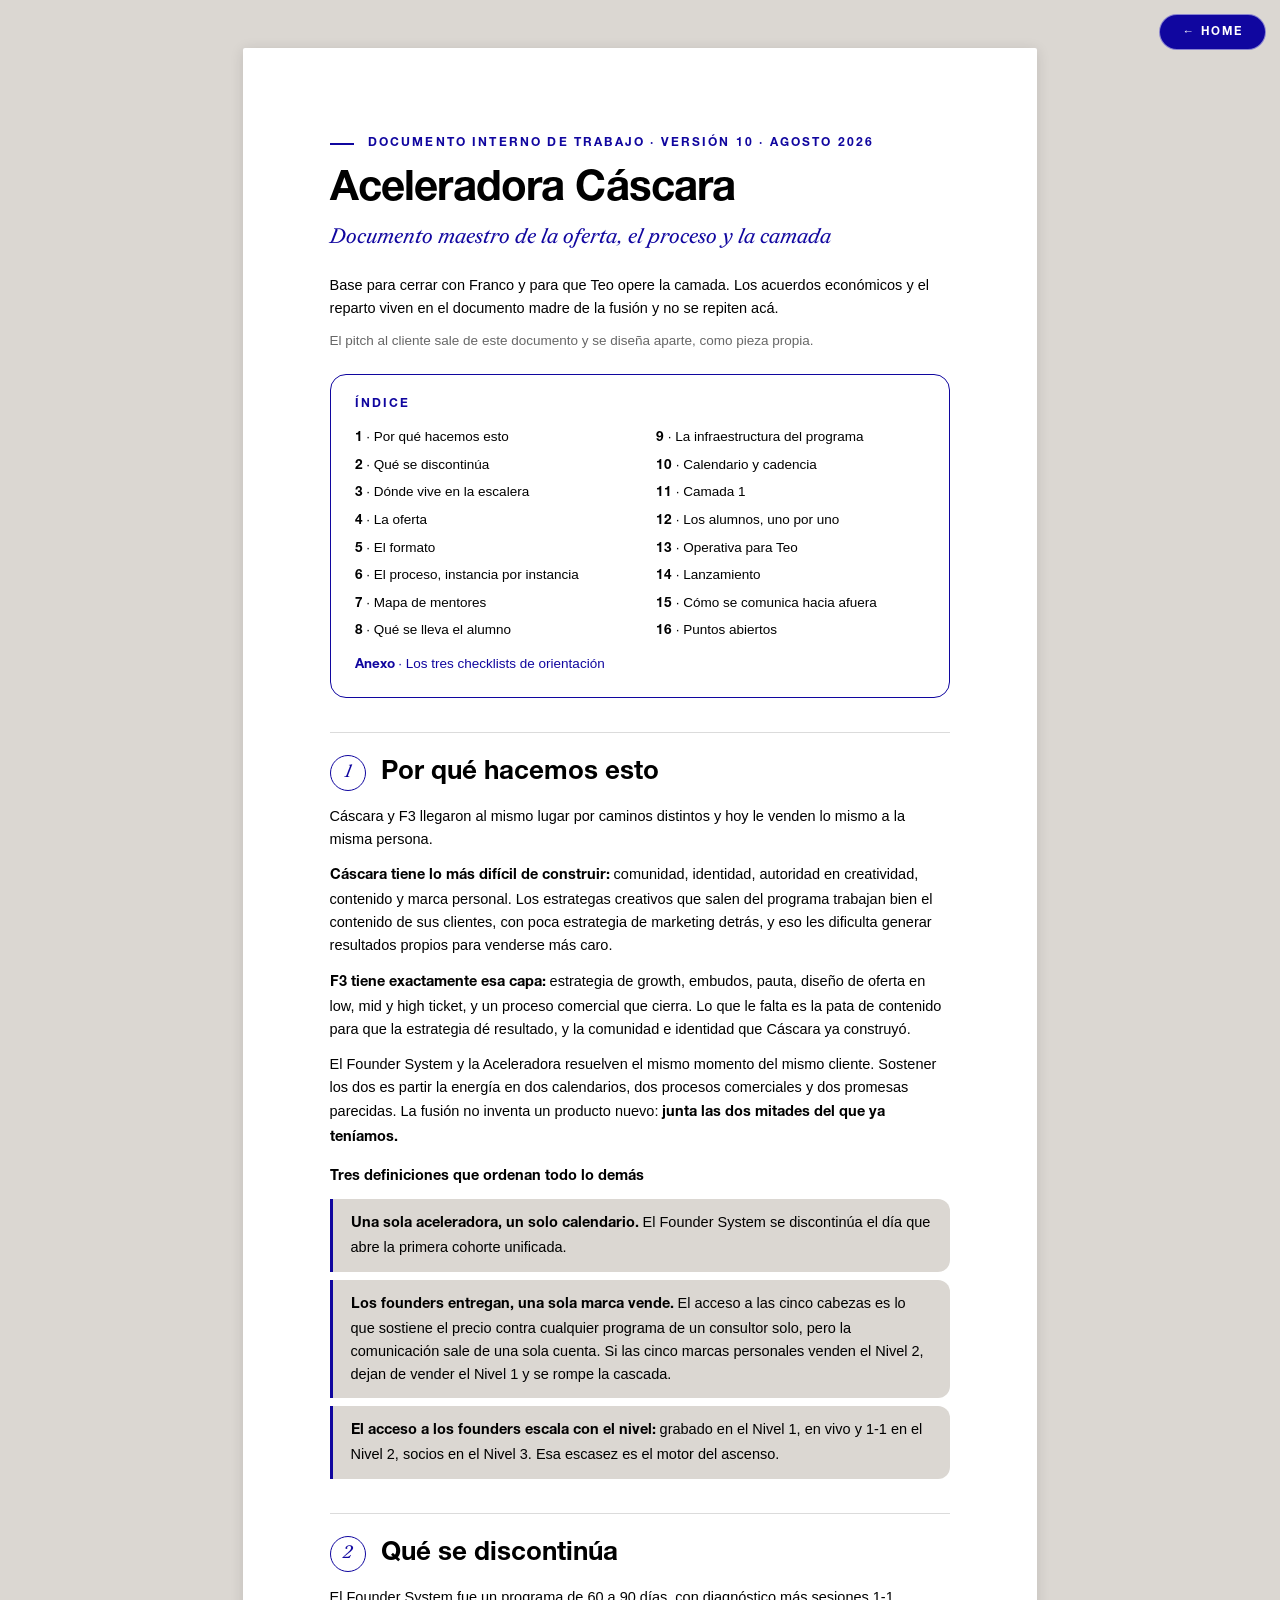
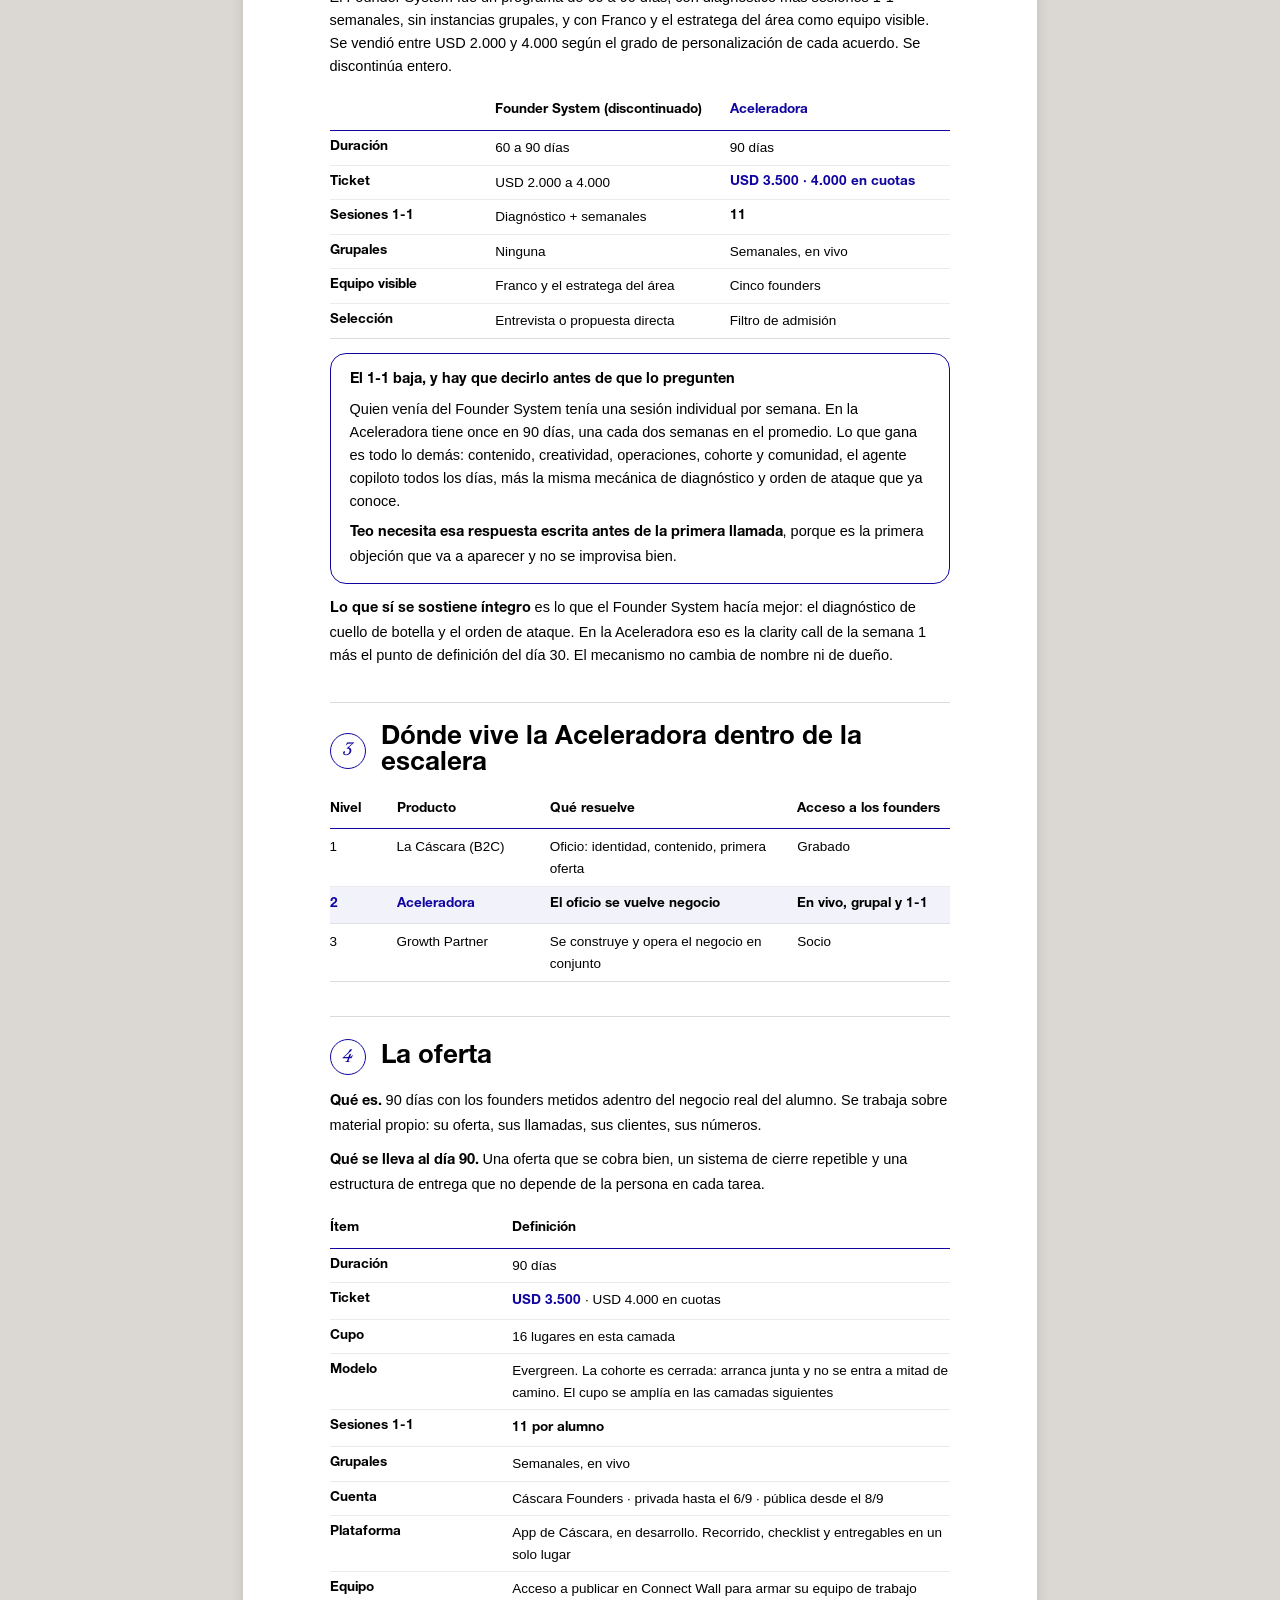
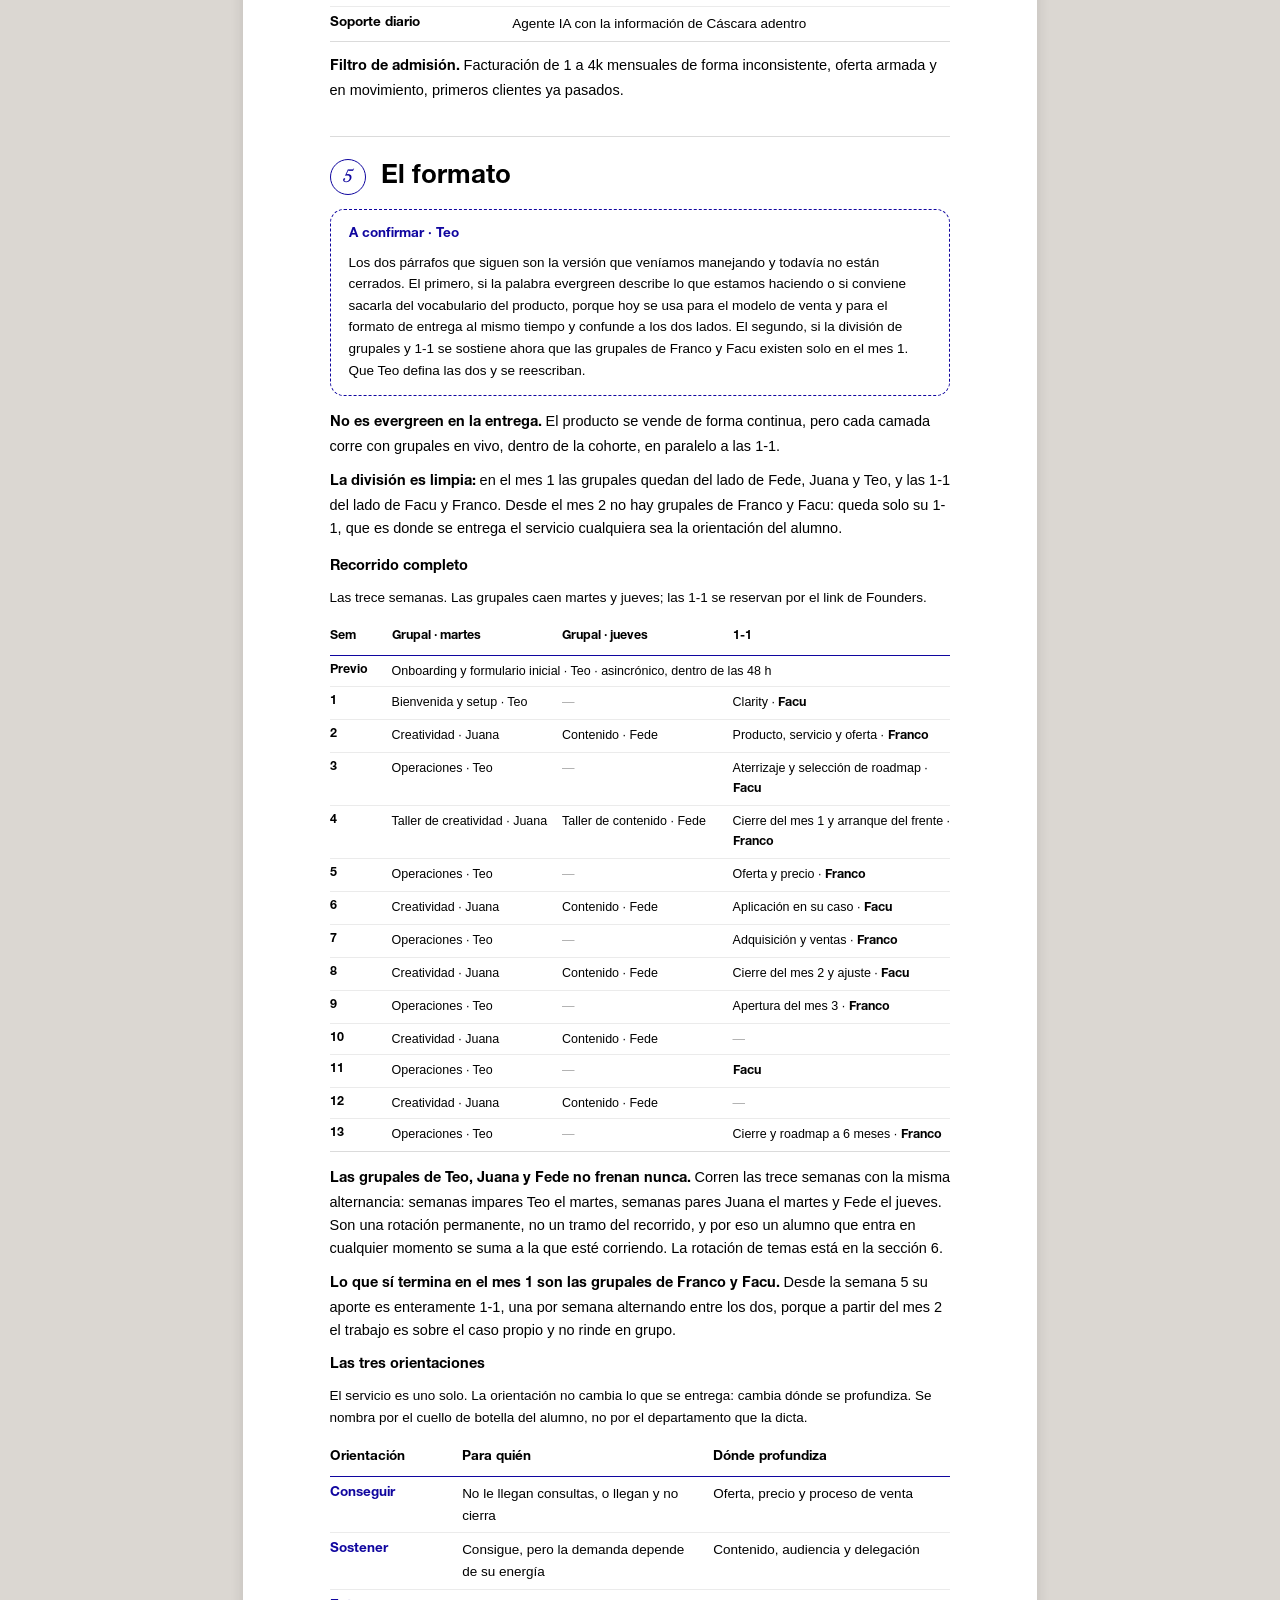
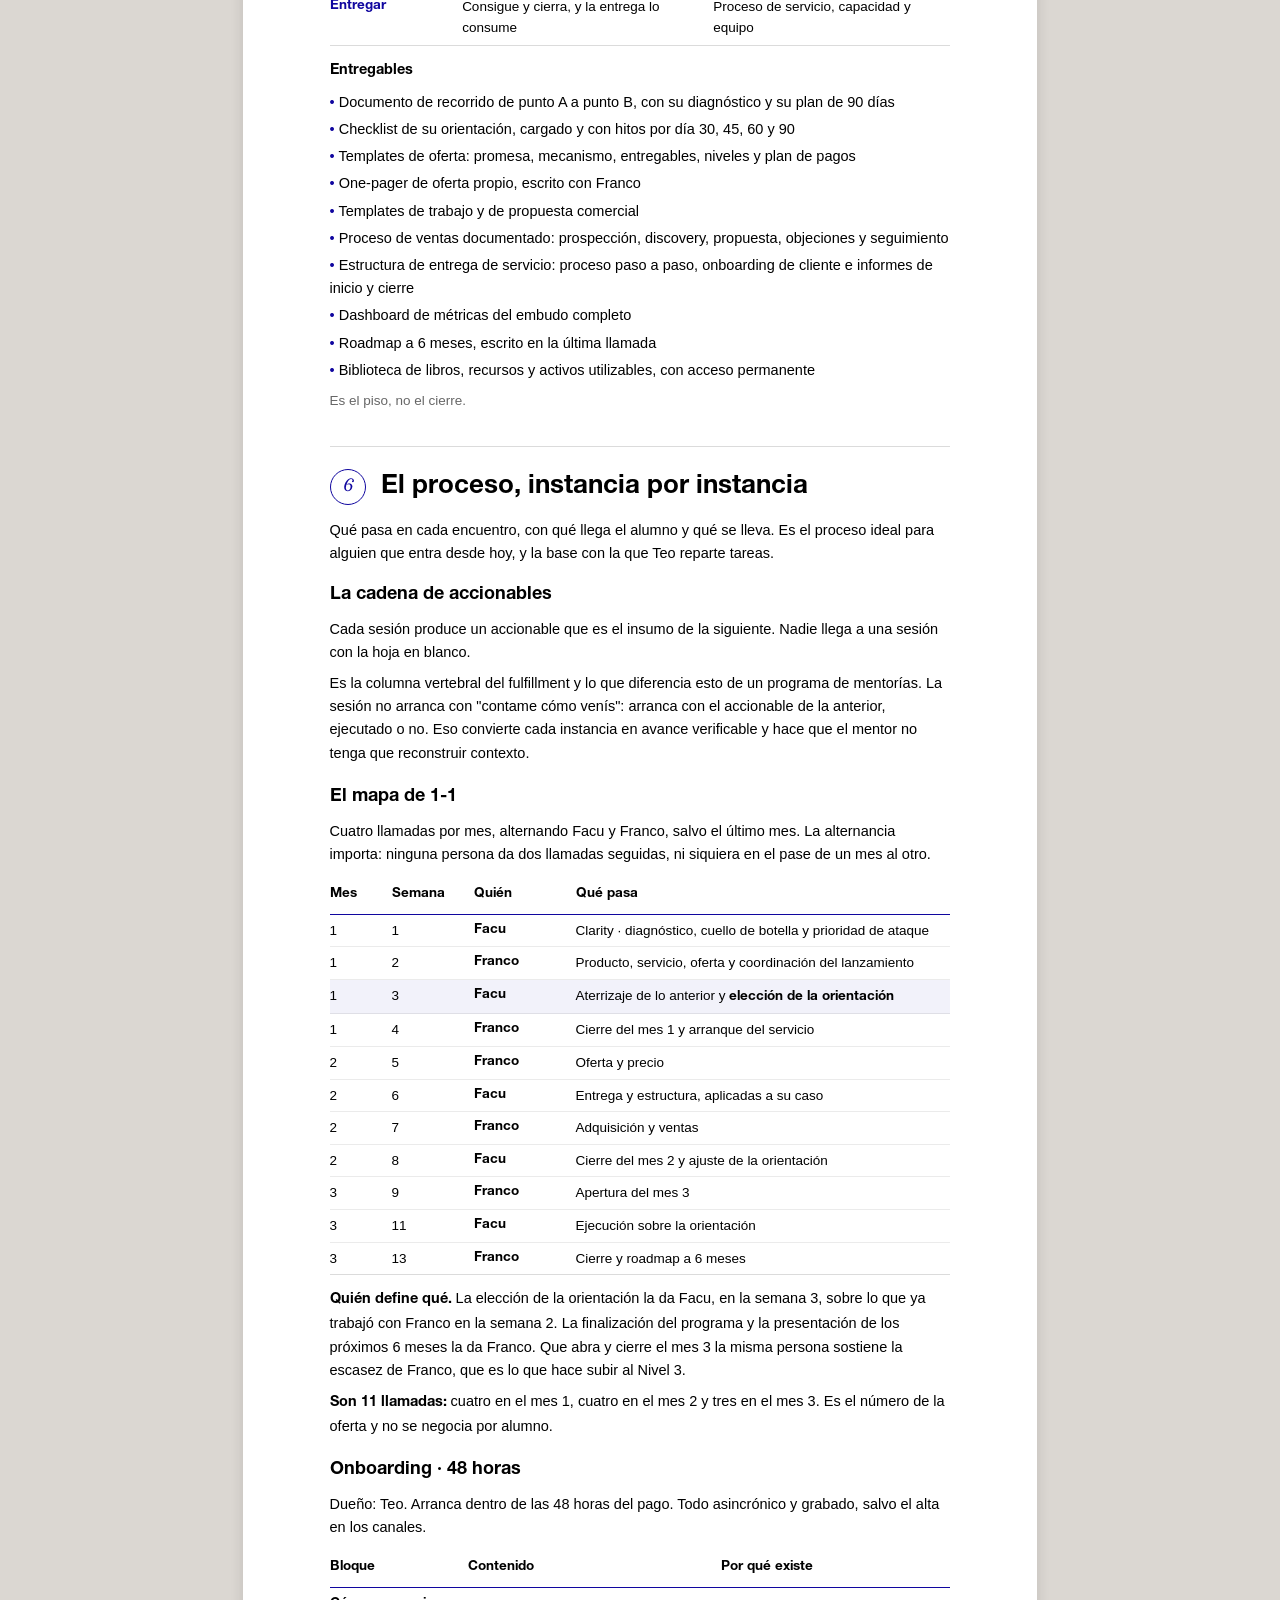
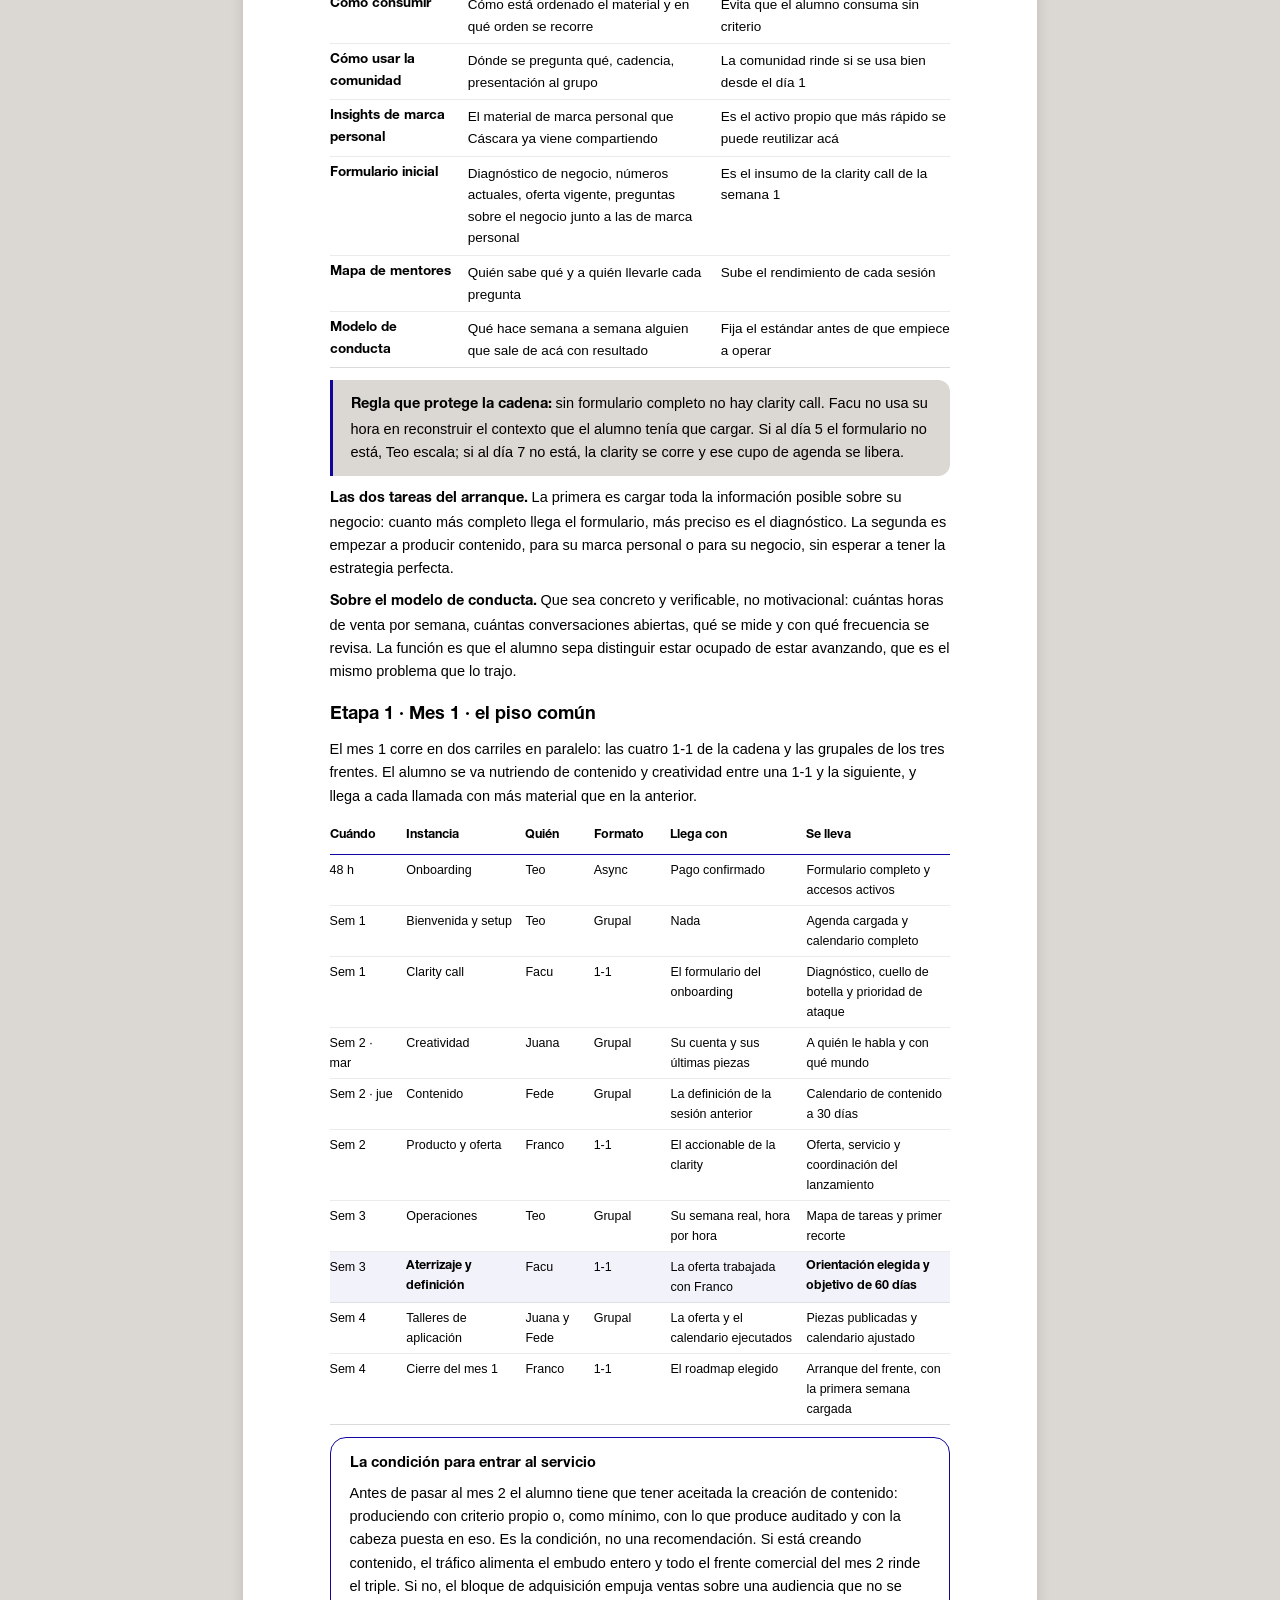
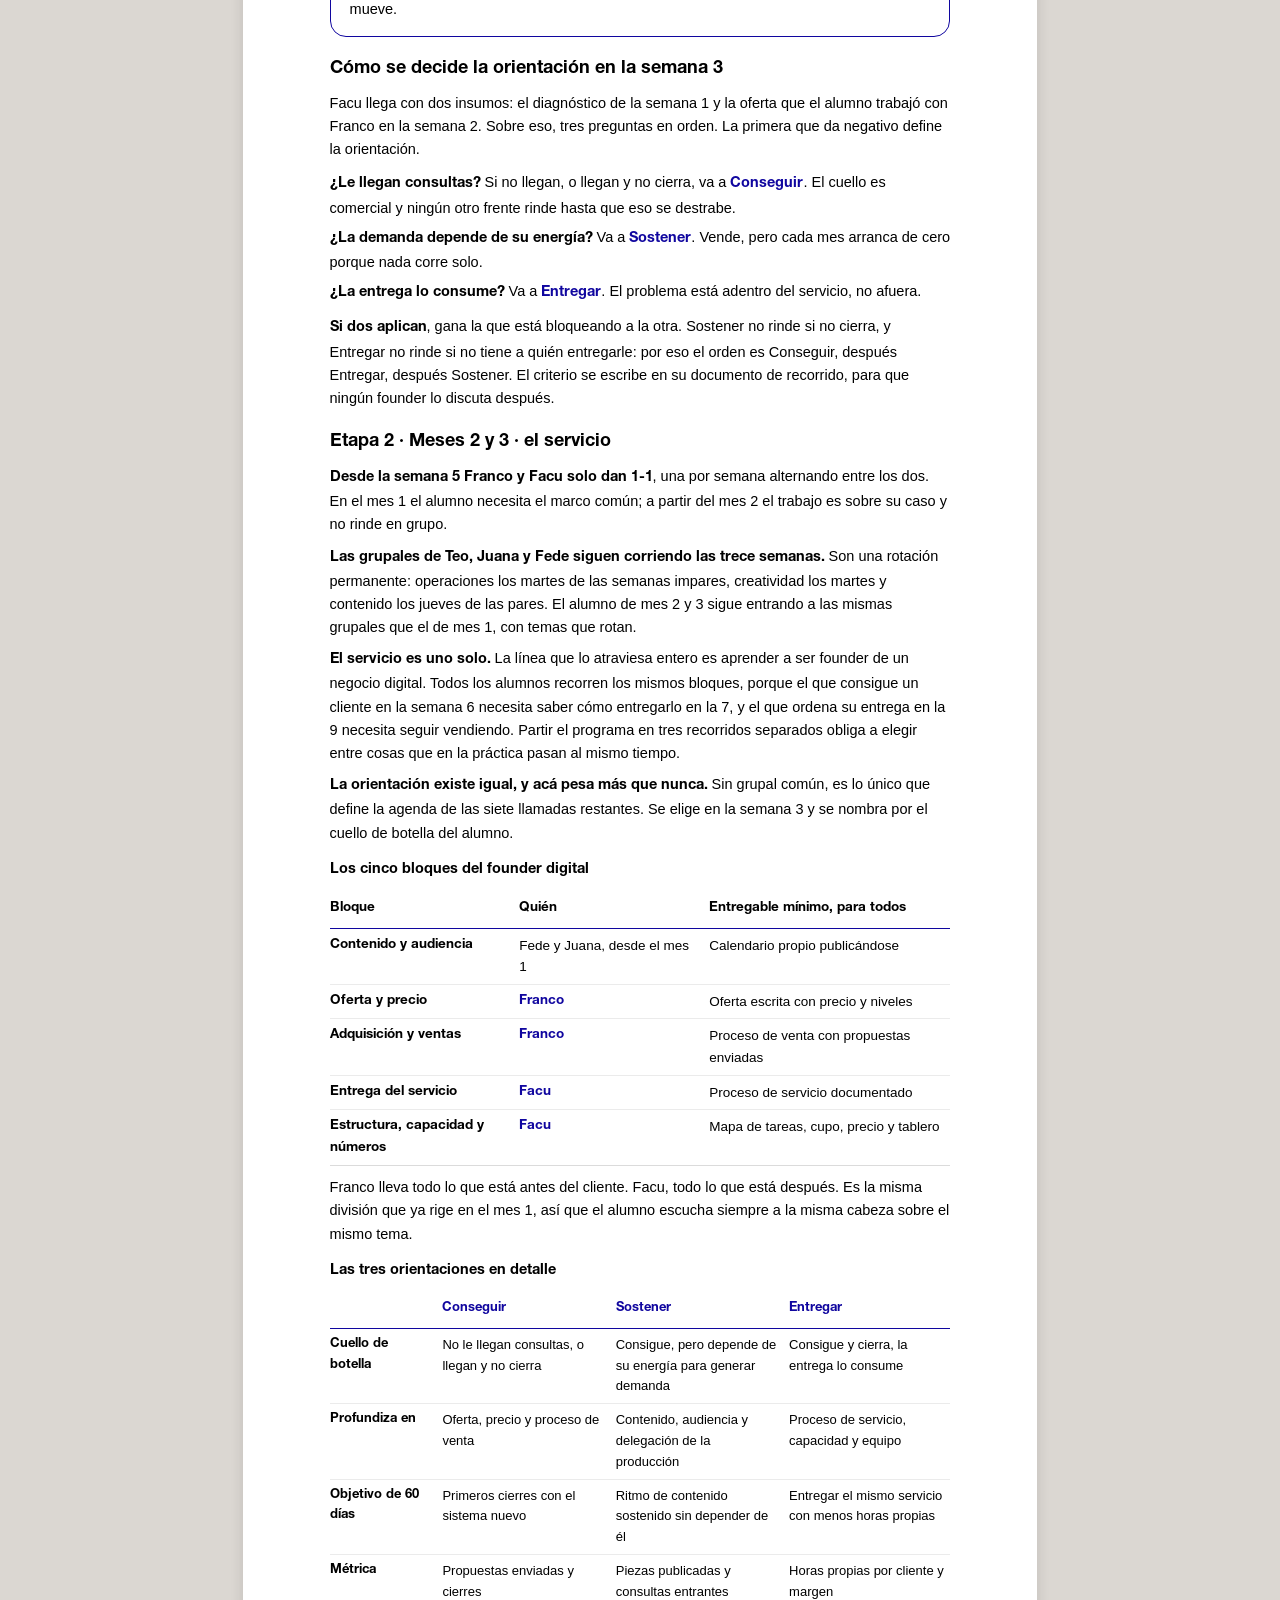
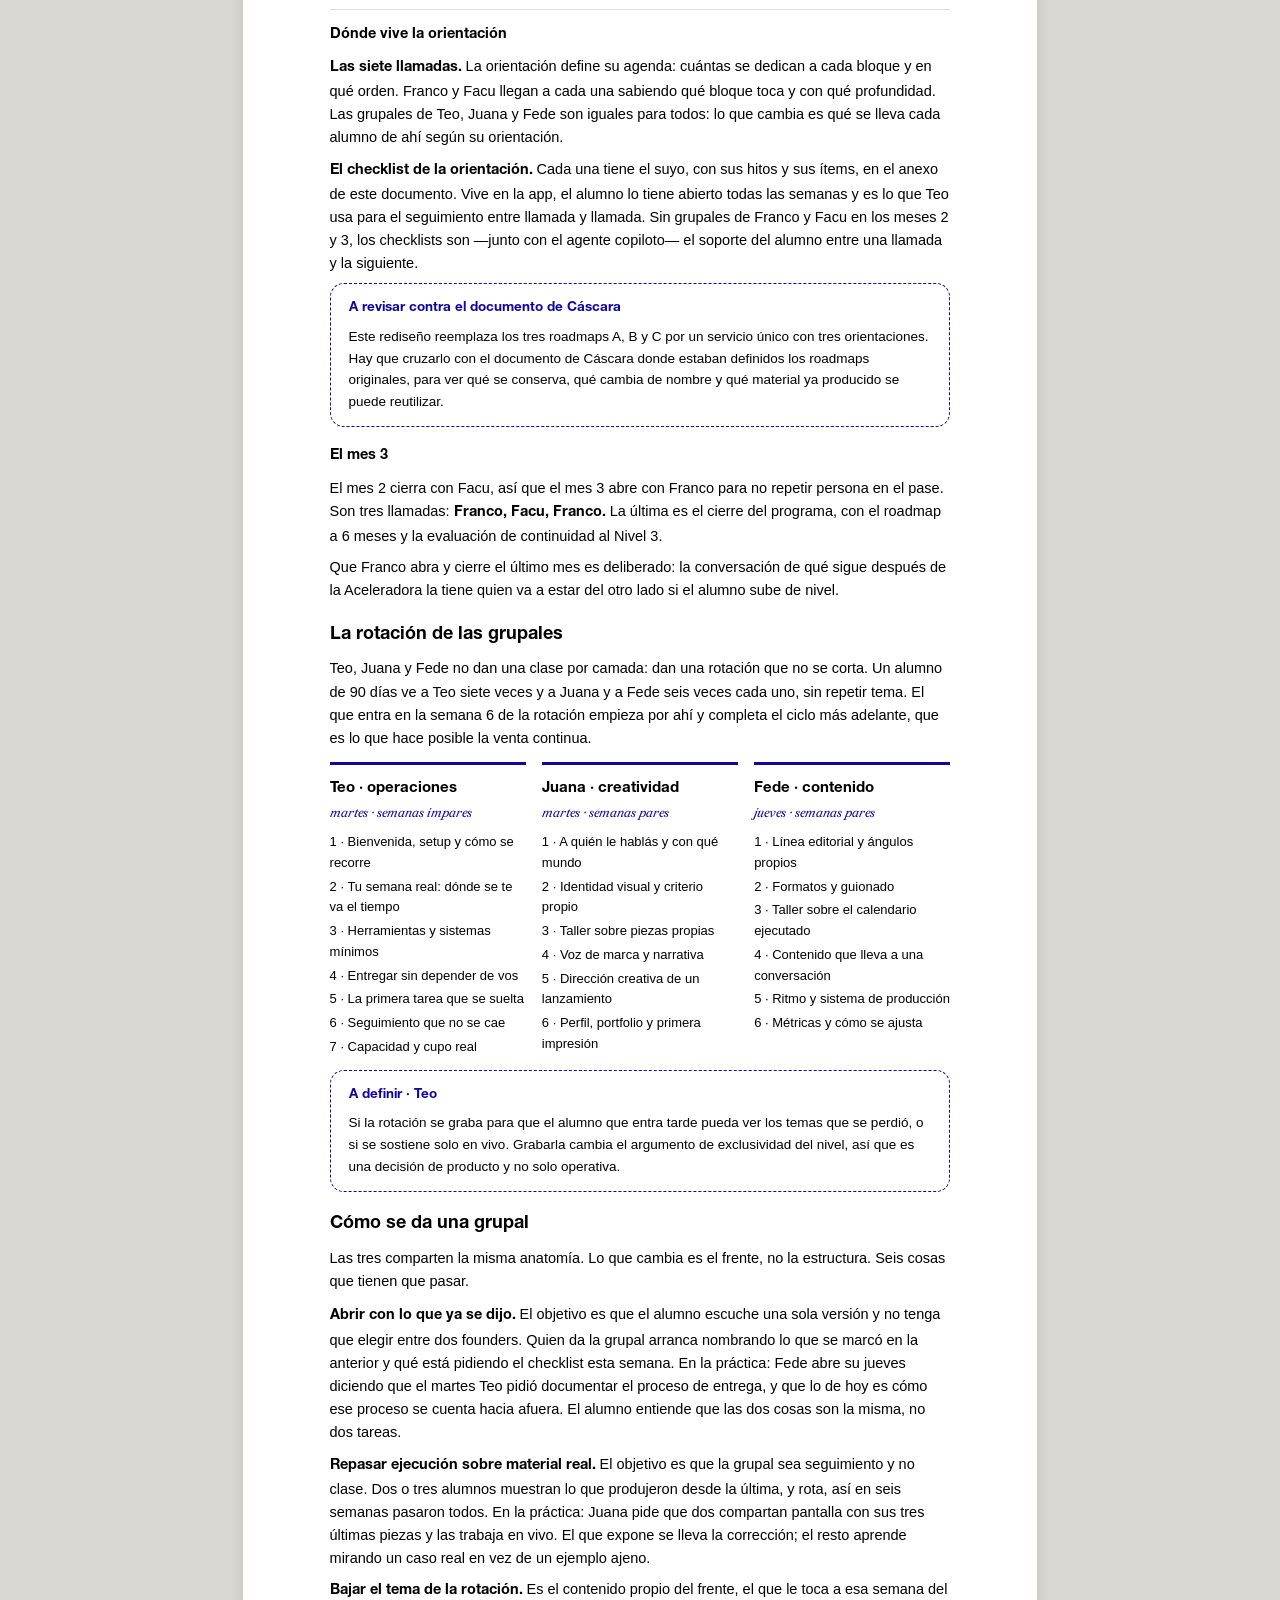
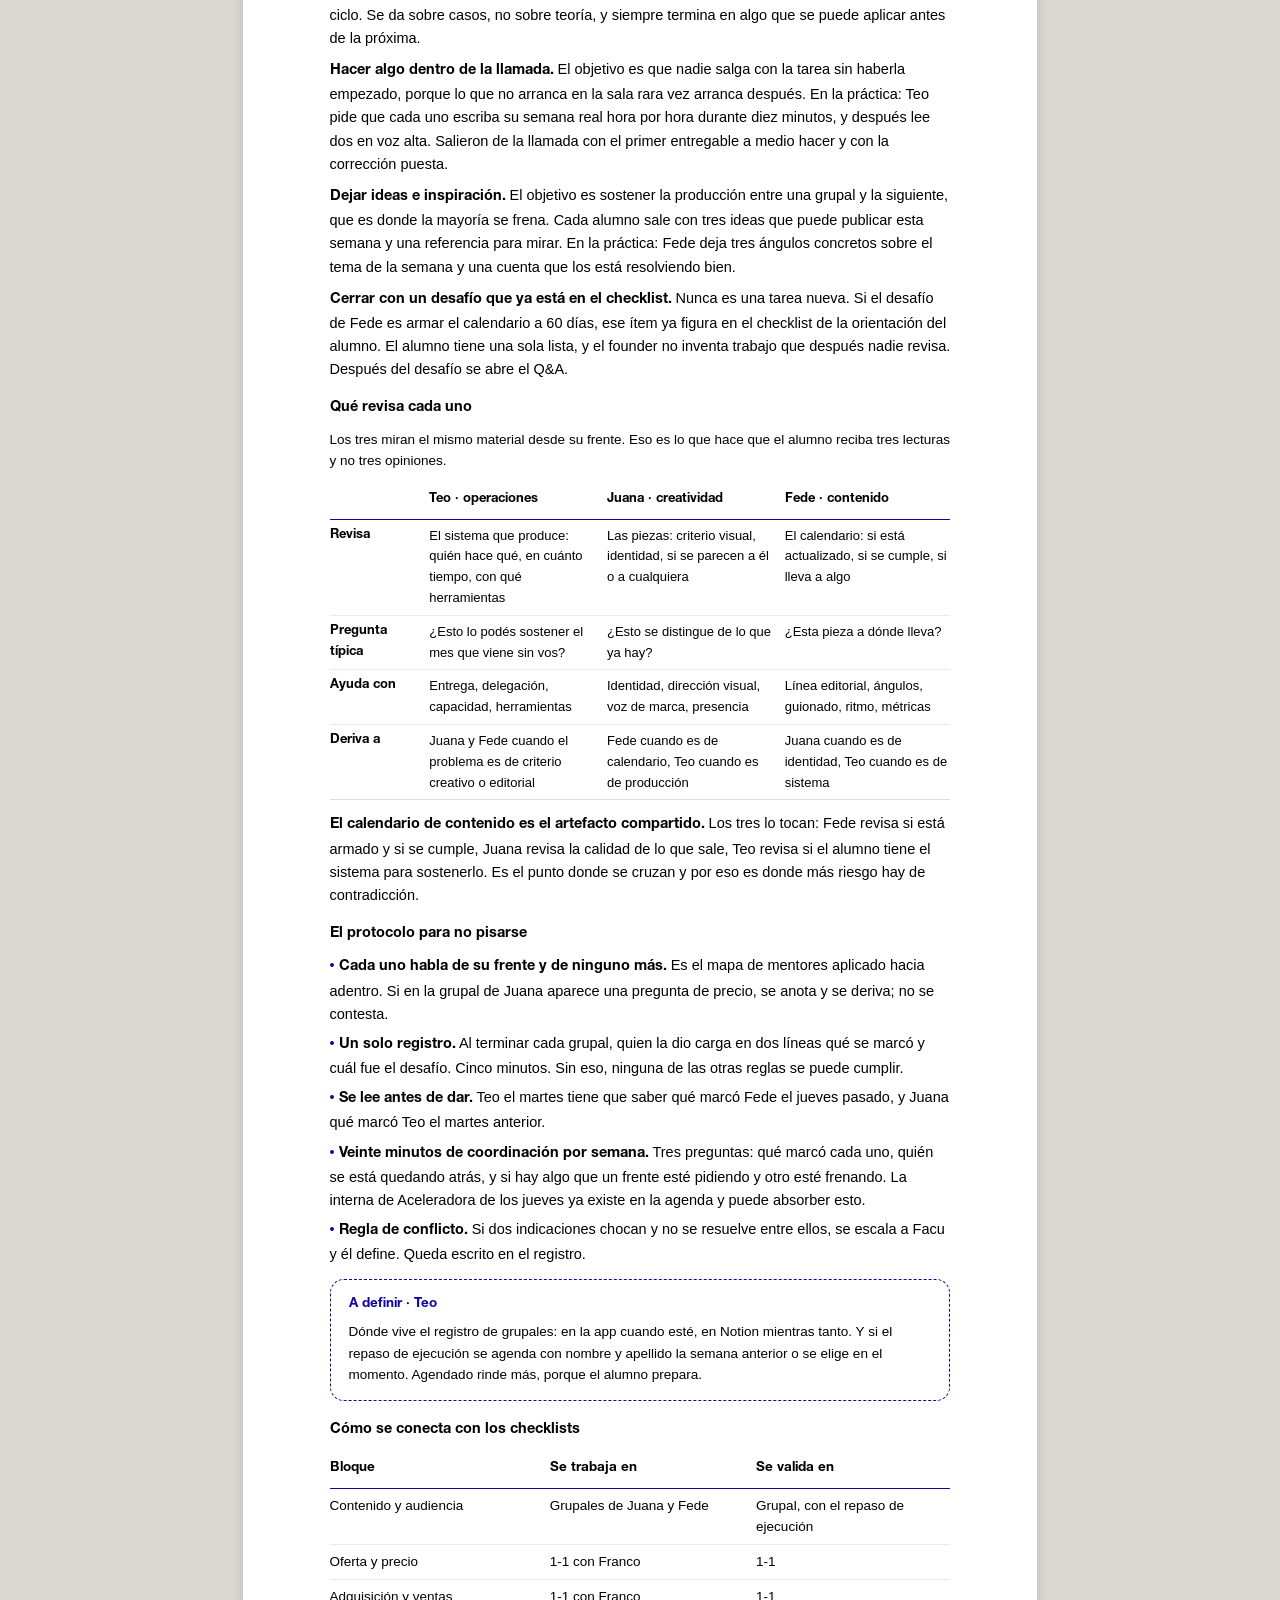
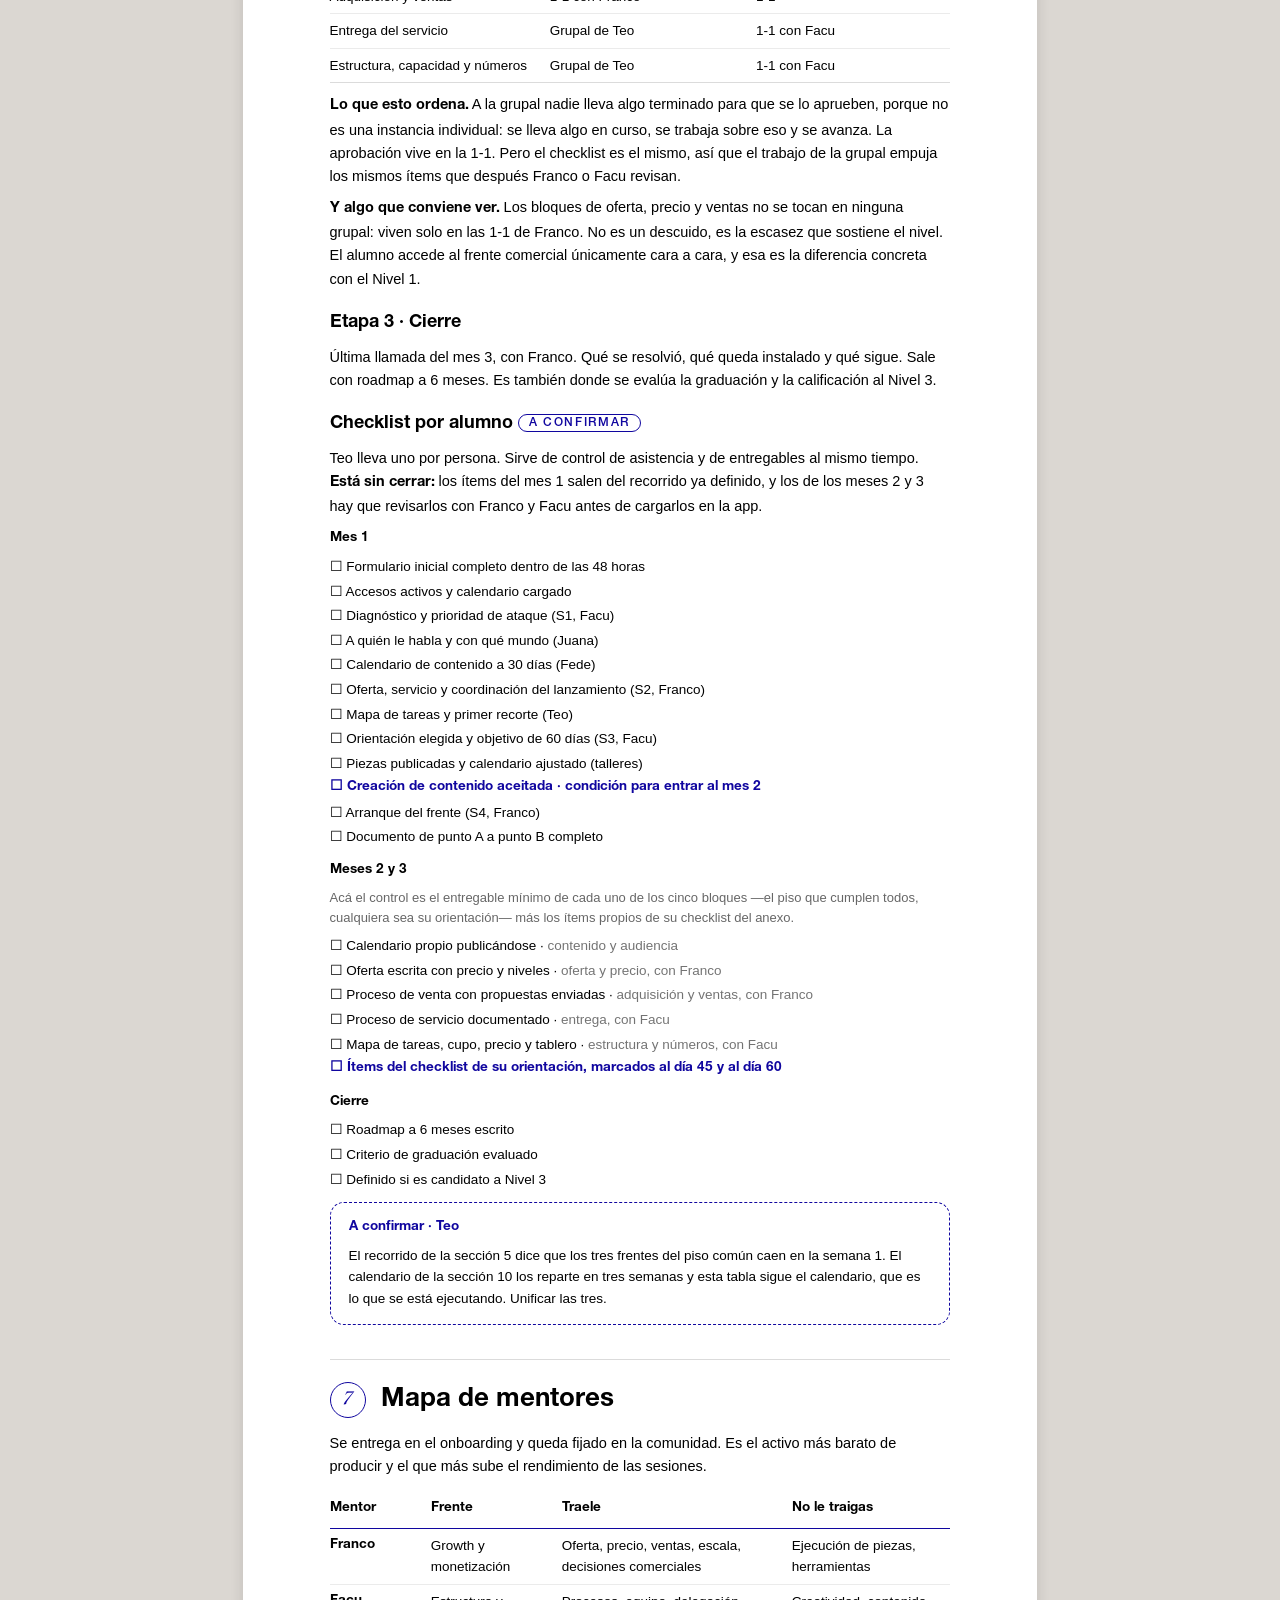
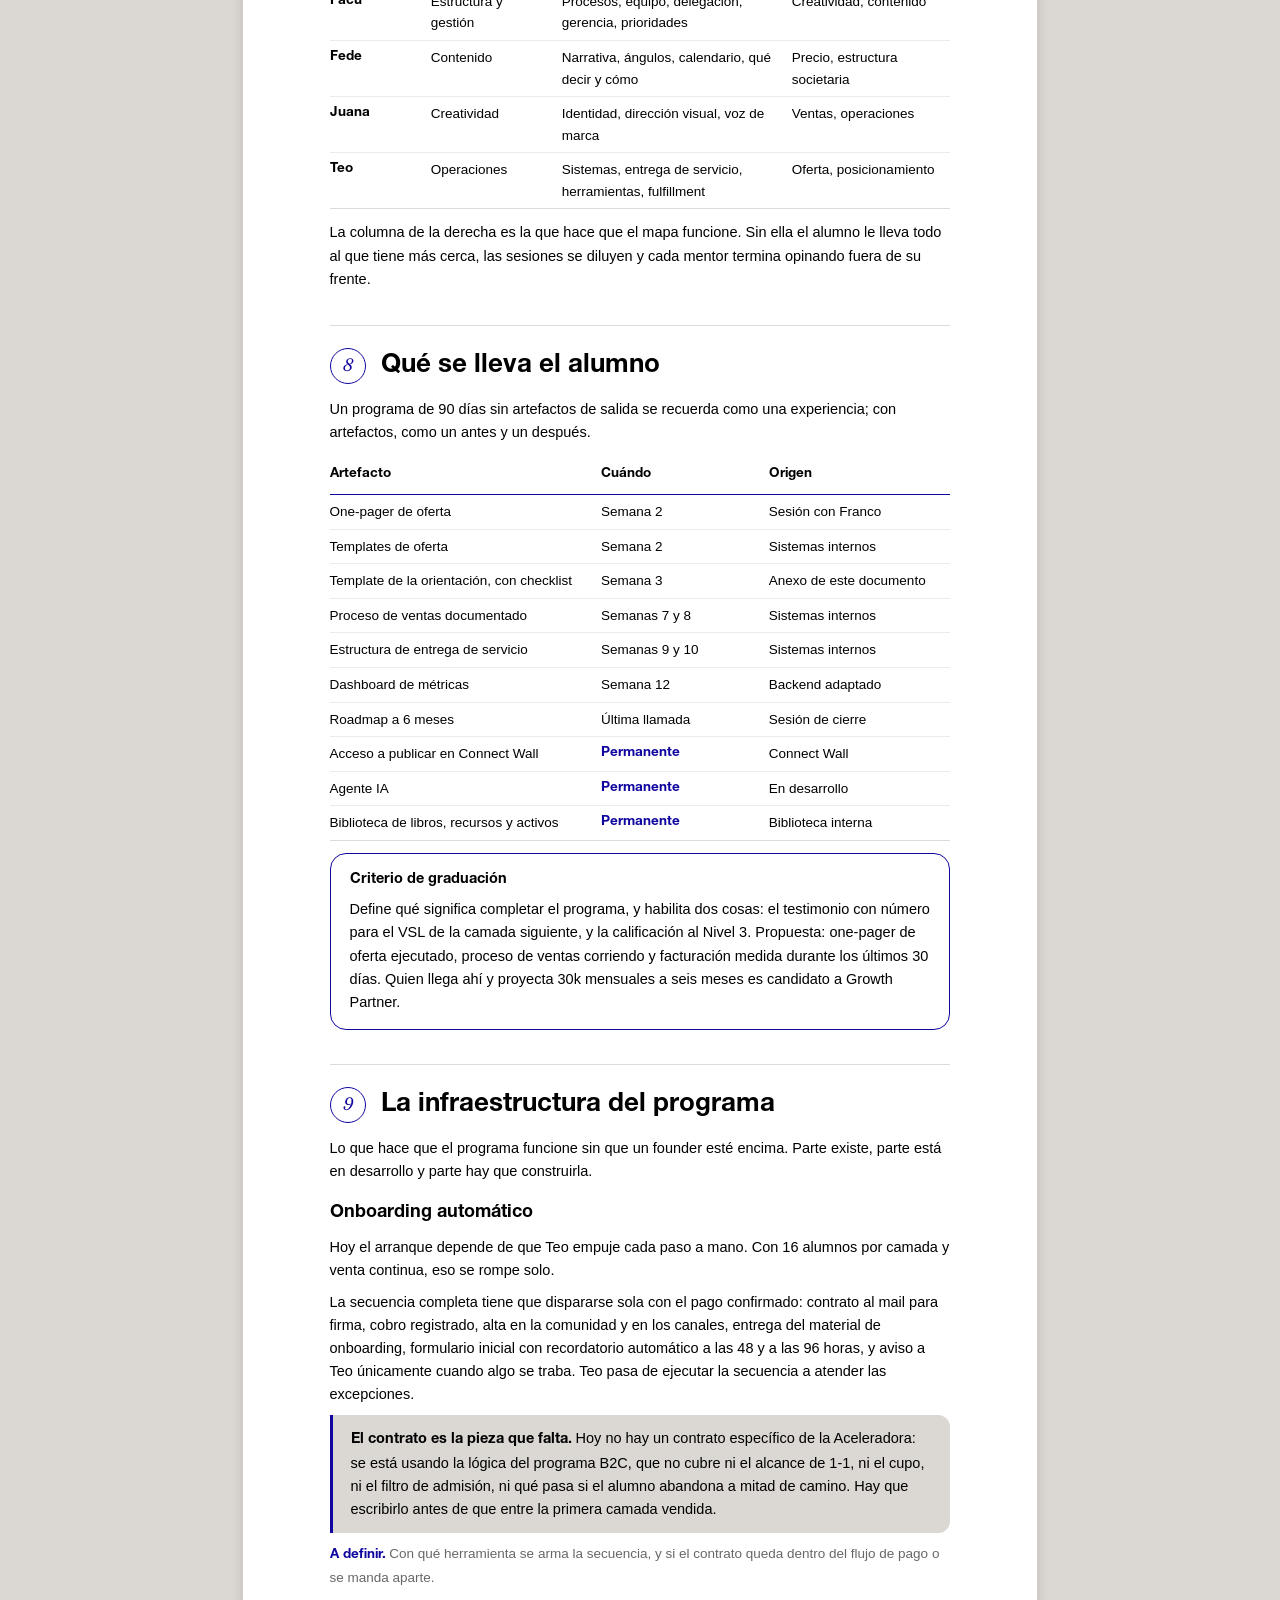
==== informe.html @ b72541a8 "Portar el handoff de la Aceleradora a sitio estático Tres piezas navegables: home, deck de 16 slides" ====
<!DOCTYPE html>
<html lang="es">
<head>
<meta charset="utf-8">
<meta name="viewport" content="width=device-width, initial-scale=1">
<title>Aceleradora Cáscara · Documento maestro v10</title>
<meta name="description" content="Documento maestro de la Aceleradora Cáscara: la oferta, el proceso, la camada y el lanzamiento. 16 secciones más el anexo de los tres checklists.">
<link rel="stylesheet" href="css/tokens.css">
<link rel="stylesheet" href="css/informe.css">
</head>
<body>
<a class="home-pill home-pill--top-right" href="index.html">← Home</a>

<div class="desk">
  <div class="sheet">
    <table class="frame">
      <thead><tr><td><div class="hdr-space"></div></td></tr></thead>
      <tfoot><tr><td><div class="ftr-space"></div></td></tr></tfoot>
      <tbody><tr><td>
        <div class="doc">


  <div class="rp1"><span class="rp2"></span><span class="rp3">Documento interno de trabajo · Versión 10 · Agosto 2026</span></div>
  <h1 class="rp4">Aceleradora Cáscara</h1>
  <p class="rp5">Documento maestro de la oferta, el proceso y la camada</p>
  <p class="rp6">Base para cerrar con Franco y para que Teo opere la camada. Los acuerdos económicos y el reparto viven en el documento madre de la fusión y no se repiten acá.</p>
  <p class="rp7">El pitch al cliente sale de este documento y se diseña aparte, como pieza propia.</p>

  <div class="rp8">
    <div class="rp9">Índice</div>
    <div class="rp10">
      <span><b class="rp11">1</b> · Por qué hacemos esto</span><span><b class="rp11">9</b> · La infraestructura del programa</span>
      <span><b class="rp11">2</b> · Qué se discontinúa</span><span><b class="rp11">10</b> · Calendario y cadencia</span>
      <span><b class="rp11">3</b> · Dónde vive en la escalera</span><span><b class="rp11">11</b> · Camada 1</span>
      <span><b class="rp11">4</b> · La oferta</span><span><b class="rp11">12</b> · Los alumnos, uno por uno</span>
      <span><b class="rp11">5</b> · El formato</span><span><b class="rp11">13</b> · Operativa para Teo</span>
      <span><b class="rp11">6</b> · El proceso, instancia por instancia</span><span><b class="rp11">14</b> · Lanzamiento</span>
      <span><b class="rp11">7</b> · Mapa de mentores</span><span><b class="rp11">15</b> · Cómo se comunica hacia afuera</span>
      <span><b class="rp11">8</b> · Qué se lleva el alumno</span><span><b class="rp11">16</b> · Puntos abiertos</span>
      <span class="rp12"><b class="rp11">Anexo</b> · Los tres checklists de orientación</span>
    </div>
  </div>

  <section class="rp13">
    <div class="rp14"><span class="rp15">1</span><h2 class="rp16">Por qué hacemos esto</h2></div>
    <p class="rp17">Cáscara y F3 llegaron al mismo lugar por caminos distintos y hoy le venden lo mismo a la misma persona.</p>
    <p class="rp17"><b class="rp11">Cáscara tiene lo más difícil de construir:</b> comunidad, identidad, autoridad en creatividad, contenido y marca personal. Los estrategas creativos que salen del programa trabajan bien el contenido de sus clientes, con poca estrategia de marketing detrás, y eso les dificulta generar resultados propios para venderse más caro.</p>
    <p class="rp17"><b class="rp11">F3 tiene exactamente esa capa:</b> estrategia de growth, embudos, pauta, diseño de oferta en low, mid y high ticket, y un proceso comercial que cierra. Lo que le falta es la pata de contenido para que la estrategia dé resultado, y la comunidad e identidad que Cáscara ya construyó.</p>
    <p class="rp18">El Founder System y la Aceleradora resuelven el mismo momento del mismo cliente. Sostener los dos es partir la energía en dos calendarios, dos procesos comerciales y dos promesas parecidas. La fusión no inventa un producto nuevo: <b class="rp11">junta las dos mitades del que ya teníamos.</b></p>
    <p class="rp19">Tres definiciones que ordenan todo lo demás</p>
    <div class="rp20"><b class="rp11">Una sola aceleradora, un solo calendario.</b> El Founder System se discontinúa el día que abre la primera cohorte unificada.</div>
    <div class="rp20"><b class="rp11">Los founders entregan, una sola marca vende.</b> El acceso a las cinco cabezas es lo que sostiene el precio contra cualquier programa de un consultor solo, pero la comunicación sale de una sola cuenta. Si las cinco marcas personales venden el Nivel 2, dejan de vender el Nivel 1 y se rompe la cascada.</div>
    <div class="rp21"><b class="rp11">El acceso a los founders escala con el nivel:</b> grabado en el Nivel 1, en vivo y 1-1 en el Nivel 2, socios en el Nivel 3. Esa escasez es el motor del ascenso.</div>
  </section>

  <section class="rp13">
    <div class="rp14"><span class="rp15">2</span><h2 class="rp16">Qué se discontinúa</h2></div>
    <p class="rp22">El Founder System fue un programa de 60 a 90 días, con diagnóstico más sesiones 1-1 semanales, sin instancias grupales, y con Franco y el estratega del área como equipo visible. Se vendió entre USD 2.000 y 4.000 según el grado de personalización de cada acuerdo. Se discontinúa entero.</p>
    <div class="rp23">
      <div class="rp24"><span></span><span>Founder System (discontinuado)</span><span class="rp25">Aceleradora</span></div>
      <div class="rp26"><span class="rp11">Duración</span><span>60 a 90 días</span><span>90 días</span></div>
      <div class="rp26"><span class="rp11">Ticket</span><span>USD 2.000 a 4.000</span><span class="rp27">USD 3.500 · 4.000 en cuotas</span></div>
      <div class="rp26"><span class="rp11">Sesiones 1-1</span><span>Diagnóstico + semanales</span><span class="rp11">11</span></div>
      <div class="rp26"><span class="rp11">Grupales</span><span>Ninguna</span><span>Semanales, en vivo</span></div>
      <div class="rp26"><span class="rp11">Equipo visible</span><span>Franco y el estratega del área</span><span>Cinco founders</span></div>
      <div class="rp28"><span class="rp11">Selección</span><span>Entrevista o propuesta directa</span><span>Filtro de admisión</span></div>
    </div>
    <div class="rp29">
      <p class="rp30">El 1-1 baja, y hay que decirlo antes de que lo pregunten</p>
      <p class="rp31">Quien venía del Founder System tenía una sesión individual por semana. En la Aceleradora tiene once en 90 días, una cada dos semanas en el promedio. Lo que gana es todo lo demás: contenido, creatividad, operaciones, cohorte y comunidad, el agente copiloto todos los días, más la misma mecánica de diagnóstico y orden de ataque que ya conoce.</p>
      <p class="rp32"><b class="rp11">Teo necesita esa respuesta escrita antes de la primera llamada</b>, porque es la primera objeción que va a aparecer y no se improvisa bien.</p>
    </div>
    <p class="rp32"><b class="rp11">Lo que sí se sostiene íntegro</b> es lo que el Founder System hacía mejor: el diagnóstico de cuello de botella y el orden de ataque. En la Aceleradora eso es la clarity call de la semana 1 más el punto de definición del día 30. El mecanismo no cambia de nombre ni de dueño.</p>
  </section>

  <section class="rp13">
    <div class="rp14"><span class="rp15">3</span><h2 class="rp16">Dónde vive la Aceleradora dentro de la escalera</h2></div>
    <div class="rp33">
      <div class="rp34"><span>Nivel</span><span>Producto</span><span>Qué resuelve</span><span>Acceso a los founders</span></div>
      <div class="rp35"><span>1</span><span>La Cáscara (B2C)</span><span>Oficio: identidad, contenido, primera oferta</span><span>Grabado</span></div>
      <div class="rp36"><span class="rp27">2</span><span class="rp27">Aceleradora</span><span class="rp11">El oficio se vuelve negocio</span><span class="rp11">En vivo, grupal y 1-1</span></div>
      <div class="rp37"><span>3</span><span>Growth Partner</span><span>Se construye y opera el negocio en conjunto</span><span>Socio</span></div>
    </div>
  </section>

  <section class="rp38">
    <div class="rp14"><span class="rp15">4</span><h2 class="rp16">La oferta</h2></div>
    <p class="rp6"><b class="rp11">Qué es.</b> 90 días con los founders metidos adentro del negocio real del alumno. Se trabaja sobre material propio: su oferta, sus llamadas, sus clientes, sus números.</p>
    <p class="rp22"><b class="rp11">Qué se lleva al día 90.</b> Una oferta que se cobra bien, un sistema de cierre repetible y una estructura de entrega que no depende de la persona en cada tarea.</p>
    <div class="rp39">
      <div class="rp40"><span>Ítem</span><span>Definición</span></div>
      <div class="rp41"><span class="rp11">Duración</span><span>90 días</span></div>
      <div class="rp41"><span class="rp11">Ticket</span><span><b class="rp27">USD 3.500</b> · USD 4.000 en cuotas</span></div>
      <div class="rp41"><span class="rp11">Cupo</span><span>16 lugares en esta camada</span></div>
      <div class="rp41"><span class="rp11">Modelo</span><span>Evergreen. La cohorte es cerrada: arranca junta y no se entra a mitad de camino. El cupo se amplía en las camadas siguientes</span></div>
      <div class="rp41"><span class="rp11">Sesiones 1-1</span><span><b class="rp11">11 por alumno</b></span></div>
      <div class="rp41"><span class="rp11">Grupales</span><span>Semanales, en vivo</span></div>
      <div class="rp41"><span class="rp11">Cuenta</span><span>Cáscara Founders · privada hasta el 6/9 · pública desde el 8/9</span></div>
      <div class="rp41"><span class="rp11">Plataforma</span><span>App de Cáscara, en desarrollo. Recorrido, checklist y entregables en un solo lugar</span></div>
      <div class="rp41"><span class="rp11">Equipo</span><span>Acceso a publicar en Connect Wall para armar su equipo de trabajo</span></div>
      <div class="rp42"><span class="rp11">Soporte diario</span><span>Agente IA con la información de Cáscara adentro</span></div>
    </div>
    <p class="rp32"><b class="rp11">Filtro de admisión.</b> Facturación de 1 a 4k mensuales de forma inconsistente, oferta armada y en movimiento, primeros clientes ya pasados.</p>
  </section>

  <section class="rp13">
    <div class="rp14"><span class="rp15">5</span><h2 class="rp16">El formato</h2></div>
    <div class="rp43">
      <p class="rp44">A confirmar · Teo</p>
      <p class="rp32">Los dos párrafos que siguen son la versión que veníamos manejando y todavía no están cerrados. El primero, si la palabra evergreen describe lo que estamos haciendo o si conviene sacarla del vocabulario del producto, porque hoy se usa para el modelo de venta y para el formato de entrega al mismo tiempo y confunde a los dos lados. El segundo, si la división de grupales y 1-1 se sostiene ahora que las grupales de Franco y Facu existen solo en el mes 1. Que Teo defina las dos y se reescriban.</p>
    </div>
    <p class="rp6"><b class="rp11">No es evergreen en la entrega.</b> El producto se vende de forma continua, pero cada camada corre con grupales en vivo, dentro de la cohorte, en paralelo a las 1-1.</p>
    <p class="rp18"><b class="rp11">La división es limpia:</b> en el mes 1 las grupales quedan del lado de Fede, Juana y Teo, y las 1-1 del lado de Facu y Franco. Desde el mes 2 no hay grupales de Franco y Facu: queda solo su 1-1, que es donde se entrega el servicio cualquiera sea la orientación del alumno.</p>

    <p class="rp45">Recorrido completo</p>
    <p class="rp46">Las trece semanas. Las grupales caen martes y jueves; las 1-1 se reservan por el link de Founders.</p>
    <div class="rp47">
      <div class="rp48"><span>Sem</span><span>Grupal · martes</span><span>Grupal · jueves</span><span>1-1</span></div>
      <div class="rp49"><span class="rp11">Previo</span><span class="rp50">Onboarding y formulario inicial · Teo · asincrónico, dentro de las 48 h</span></div>
      <div class="rp49"><span class="rp11">1</span><span>Bienvenida y setup · Teo</span><span class="rp51">—</span><span>Clarity · <b class="rp11">Facu</b></span></div>
      <div class="rp49"><span class="rp11">2</span><span>Creatividad · Juana</span><span>Contenido · Fede</span><span>Producto, servicio y oferta · <b class="rp11">Franco</b></span></div>
      <div class="rp49"><span class="rp11">3</span><span>Operaciones · Teo</span><span class="rp51">—</span><span>Aterrizaje y selección de roadmap · <b class="rp11">Facu</b></span></div>
      <div class="rp49"><span class="rp11">4</span><span>Taller de creatividad · Juana</span><span>Taller de contenido · Fede</span><span>Cierre del mes 1 y arranque del frente · <b class="rp11">Franco</b></span></div>
      <div class="rp49"><span class="rp11">5</span><span>Operaciones · Teo</span><span class="rp51">—</span><span>Oferta y precio · <b class="rp11">Franco</b></span></div>
      <div class="rp49"><span class="rp11">6</span><span>Creatividad · Juana</span><span>Contenido · Fede</span><span>Aplicación en su caso · <b class="rp11">Facu</b></span></div>
      <div class="rp49"><span class="rp11">7</span><span>Operaciones · Teo</span><span class="rp51">—</span><span>Adquisición y ventas · <b class="rp11">Franco</b></span></div>
      <div class="rp49"><span class="rp11">8</span><span>Creatividad · Juana</span><span>Contenido · Fede</span><span>Cierre del mes 2 y ajuste · <b class="rp11">Facu</b></span></div>
      <div class="rp49"><span class="rp11">9</span><span>Operaciones · Teo</span><span class="rp51">—</span><span>Apertura del mes 3 · <b class="rp11">Franco</b></span></div>
      <div class="rp49"><span class="rp11">10</span><span>Creatividad · Juana</span><span>Contenido · Fede</span><span class="rp51">—</span></div>
      <div class="rp49"><span class="rp11">11</span><span>Operaciones · Teo</span><span class="rp51">—</span><span><b class="rp11">Facu</b></span></div>
      <div class="rp49"><span class="rp11">12</span><span>Creatividad · Juana</span><span>Contenido · Fede</span><span class="rp51">—</span></div>
      <div class="rp52"><span class="rp11">13</span><span>Operaciones · Teo</span><span class="rp51">—</span><span>Cierre y roadmap a 6 meses · <b class="rp11">Franco</b></span></div>
    </div>
    <p class="rp6"><b class="rp11">Las grupales de Teo, Juana y Fede no frenan nunca.</b> Corren las trece semanas con la misma alternancia: semanas impares Teo el martes, semanas pares Juana el martes y Fede el jueves. Son una rotación permanente, no un tramo del recorrido, y por eso un alumno que entra en cualquier momento se suma a la que esté corriendo. La rotación de temas está en la sección 6.</p>
    <p class="rp17"><b class="rp11">Lo que sí termina en el mes 1 son las grupales de Franco y Facu.</b> Desde la semana 5 su aporte es enteramente 1-1, una por semana alternando entre los dos, porque a partir del mes 2 el trabajo es sobre el caso propio y no rinde en grupo.</p>

    <p class="rp45">Las tres orientaciones</p>
    <p class="rp46">El servicio es uno solo. La orientación no cambia lo que se entrega: cambia dónde se profundiza. Se nombra por el cuello de botella del alumno, no por el departamento que la dicta.</p>
    <div class="rp23">
      <div class="rp53"><span>Orientación</span><span>Para quién</span><span>Dónde profundiza</span></div>
      <div class="rp54"><span class="rp27">Conseguir</span><span>No le llegan consultas, o llegan y no cierra</span><span>Oferta, precio y proceso de venta</span></div>
      <div class="rp54"><span class="rp27">Sostener</span><span>Consigue, pero la demanda depende de su energía</span><span>Contenido, audiencia y delegación</span></div>
      <div class="rp55"><span class="rp27">Entregar</span><span>Consigue y cierra, y la entrega lo consume</span><span>Proceso de servicio, capacidad y equipo</span></div>
    </div>

    <p class="rp45">Entregables</p>
    <p class="rp56"><span class="rp25">•</span> Documento de recorrido de punto A a punto B, con su diagnóstico y su plan de 90 días</p>
    <p class="rp56"><span class="rp25">•</span> Checklist de su orientación, cargado y con hitos por día 30, 45, 60 y 90</p>
    <p class="rp56"><span class="rp25">•</span> Templates de oferta: promesa, mecanismo, entregables, niveles y plan de pagos</p>
    <p class="rp56"><span class="rp25">•</span> One-pager de oferta propio, escrito con Franco</p>
    <p class="rp56"><span class="rp25">•</span> Templates de trabajo y de propuesta comercial</p>
    <p class="rp56"><span class="rp25">•</span> Proceso de ventas documentado: prospección, discovery, propuesta, objeciones y seguimiento</p>
    <p class="rp56"><span class="rp25">•</span> Estructura de entrega de servicio: proceso paso a paso, onboarding de cliente e informes de inicio y cierre</p>
    <p class="rp56"><span class="rp25">•</span> Dashboard de métricas del embudo completo</p>
    <p class="rp56"><span class="rp25">•</span> Roadmap a 6 meses, escrito en la última llamada</p>
    <p class="rp57"><span class="rp25">•</span> Biblioteca de libros, recursos y activos utilizables, con acceso permanente</p>
    <p class="rp58">Es el piso, no el cierre.</p>
  </section>

  <section class="rp38">
    <div class="rp14"><span class="rp15">6</span><h2 class="rp16">El proceso, instancia por instancia</h2></div>
    <p class="rp18">Qué pasa en cada encuentro, con qué llega el alumno y qué se lleva. Es el proceso ideal para alguien que entra desde hoy, y la base con la que Teo reparte tareas.</p>

    <h3 class="rp59">La cadena de accionables</h3>
    <p class="rp57">Cada sesión produce un accionable que es el insumo de la siguiente. Nadie llega a una sesión con la hoja en blanco.</p>
    <p class="rp60">Es la columna vertebral del fulfillment y lo que diferencia esto de un programa de mentorías. La sesión no arranca con "contame cómo venís": arranca con el accionable de la anterior, ejecutado o no. Eso convierte cada instancia en avance verificable y hace que el mentor no tenga que reconstruir contexto.</p>

    <h3 class="rp59">El mapa de 1-1</h3>
    <p class="rp6">Cuatro llamadas por mes, alternando Facu y Franco, salvo el último mes. La alternancia importa: ninguna persona da dos llamadas seguidas, ni siquiera en el pase de un mes al otro.</p>
    <div class="rp39">
      <div class="rp61"><span>Mes</span><span>Semana</span><span>Quién</span><span>Qué pasa</span></div>
      <div class="rp62"><span>1</span><span>1</span><span class="rp11">Facu</span><span>Clarity · diagnóstico, cuello de botella y prioridad de ataque</span></div>
      <div class="rp62"><span>1</span><span>2</span><span class="rp11">Franco</span><span>Producto, servicio, oferta y coordinación del lanzamiento</span></div>
      <div class="rp63"><span>1</span><span>3</span><span class="rp11">Facu</span><span>Aterrizaje de lo anterior y <b class="rp11">elección de la orientación</b></span></div>
      <div class="rp62"><span>1</span><span>4</span><span class="rp11">Franco</span><span>Cierre del mes 1 y arranque del servicio</span></div>
      <div class="rp62"><span>2</span><span>5</span><span class="rp11">Franco</span><span>Oferta y precio</span></div>
      <div class="rp62"><span>2</span><span>6</span><span class="rp11">Facu</span><span>Entrega y estructura, aplicadas a su caso</span></div>
      <div class="rp62"><span>2</span><span>7</span><span class="rp11">Franco</span><span>Adquisición y ventas</span></div>
      <div class="rp62"><span>2</span><span>8</span><span class="rp11">Facu</span><span>Cierre del mes 2 y ajuste de la orientación</span></div>
      <div class="rp62"><span>3</span><span>9</span><span class="rp11">Franco</span><span>Apertura del mes 3</span></div>
      <div class="rp62"><span>3</span><span>11</span><span class="rp11">Facu</span><span>Ejecución sobre la orientación</span></div>
      <div class="rp64"><span>3</span><span>13</span><span class="rp11">Franco</span><span>Cierre y roadmap a 6 meses</span></div>
    </div>
    <p class="rp57"><b class="rp11">Quién define qué.</b> La elección de la orientación la da Facu, en la semana 3, sobre lo que ya trabajó con Franco en la semana 2. La finalización del programa y la presentación de los próximos 6 meses la da Franco. Que abra y cierre el mes 3 la misma persona sostiene la escasez de Franco, que es lo que hace subir al Nivel 3.</p>
    <p class="rp60"><b class="rp11">Son 11 llamadas:</b> cuatro en el mes 1, cuatro en el mes 2 y tres en el mes 3. Es el número de la oferta y no se negocia por alumno.</p>

    <h3 class="rp59">Onboarding · 48 horas</h3>
    <p class="rp6">Dueño: Teo. Arranca dentro de las 48 horas del pago. Todo asincrónico y grabado, salvo el alta en los canales.</p>
    <div class="rp39">
      <div class="rp65"><span>Bloque</span><span>Contenido</span><span>Por qué existe</span></div>
      <div class="rp66"><span class="rp11">Cómo consumir</span><span>Cómo está ordenado el material y en qué orden se recorre</span><span>Evita que el alumno consuma sin criterio</span></div>
      <div class="rp66"><span class="rp11">Cómo usar la comunidad</span><span>Dónde se pregunta qué, cadencia, presentación al grupo</span><span>La comunidad rinde si se usa bien desde el día 1</span></div>
      <div class="rp66"><span class="rp11">Insights de marca personal</span><span>El material de marca personal que Cáscara ya viene compartiendo</span><span>Es el activo propio que más rápido se puede reutilizar acá</span></div>
      <div class="rp66"><span class="rp11">Formulario inicial</span><span>Diagnóstico de negocio, números actuales, oferta vigente, preguntas sobre el negocio junto a las de marca personal</span><span>Es el insumo de la clarity call de la semana 1</span></div>
      <div class="rp66"><span class="rp11">Mapa de mentores</span><span>Quién sabe qué y a quién llevarle cada pregunta</span><span>Sube el rendimiento de cada sesión</span></div>
      <div class="rp67"><span class="rp11">Modelo de conducta</span><span>Qué hace semana a semana alguien que sale de acá con resultado</span><span>Fija el estándar antes de que empiece a operar</span></div>
    </div>
    <div class="rp68"><b class="rp11">Regla que protege la cadena:</b> sin formulario completo no hay clarity call. Facu no usa su hora en reconstruir el contexto que el alumno tenía que cargar. Si al día 5 el formulario no está, Teo escala; si al día 7 no está, la clarity se corre y ese cupo de agenda se libera.</div>
    <p class="rp57"><b class="rp11">Las dos tareas del arranque.</b> La primera es cargar toda la información posible sobre su negocio: cuanto más completo llega el formulario, más preciso es el diagnóstico. La segunda es empezar a producir contenido, para su marca personal o para su negocio, sin esperar a tener la estrategia perfecta.</p>
    <p class="rp60"><b class="rp11">Sobre el modelo de conducta.</b> Que sea concreto y verificable, no motivacional: cuántas horas de venta por semana, cuántas conversaciones abiertas, qué se mide y con qué frecuencia se revisa. La función es que el alumno sepa distinguir estar ocupado de estar avanzando, que es el mismo problema que lo trajo.</p>

    <h3 class="rp59">Etapa 1 · Mes 1 · el piso común</h3>
    <p class="rp6">El mes 1 corre en dos carriles en paralelo: las cuatro 1-1 de la cadena y las grupales de los tres frentes. El alumno se va nutriendo de contenido y creatividad entre una 1-1 y la siguiente, y llega a cada llamada con más material que en la anterior.</p>
    <div class="rp69">
      <div class="rp70"><span>Cuándo</span><span>Instancia</span><span>Quién</span><span>Formato</span><span>Llega con</span><span>Se lleva</span></div>
      <div class="rp71"><span>48 h</span><span>Onboarding</span><span>Teo</span><span>Async</span><span>Pago confirmado</span><span>Formulario completo y accesos activos</span></div>
      <div class="rp71"><span>Sem 1</span><span>Bienvenida y setup</span><span>Teo</span><span>Grupal</span><span>Nada</span><span>Agenda cargada y calendario completo</span></div>
      <div class="rp71"><span>Sem 1</span><span>Clarity call</span><span>Facu</span><span>1-1</span><span>El formulario del onboarding</span><span>Diagnóstico, cuello de botella y prioridad de ataque</span></div>
      <div class="rp71"><span>Sem 2 · mar</span><span>Creatividad</span><span>Juana</span><span>Grupal</span><span>Su cuenta y sus últimas piezas</span><span>A quién le habla y con qué mundo</span></div>
      <div class="rp71"><span>Sem 2 · jue</span><span>Contenido</span><span>Fede</span><span>Grupal</span><span>La definición de la sesión anterior</span><span>Calendario de contenido a 30 días</span></div>
      <div class="rp71"><span>Sem 2</span><span>Producto y oferta</span><span>Franco</span><span>1-1</span><span>El accionable de la clarity</span><span>Oferta, servicio y coordinación del lanzamiento</span></div>
      <div class="rp71"><span>Sem 3</span><span>Operaciones</span><span>Teo</span><span>Grupal</span><span>Su semana real, hora por hora</span><span>Mapa de tareas y primer recorte</span></div>
      <div class="rp72"><span>Sem 3</span><span class="rp11">Aterrizaje y definición</span><span>Facu</span><span>1-1</span><span>La oferta trabajada con Franco</span><span class="rp11">Orientación elegida y objetivo de 60 días</span></div>
      <div class="rp71"><span>Sem 4</span><span>Talleres de aplicación</span><span>Juana y Fede</span><span>Grupal</span><span>La oferta y el calendario ejecutados</span><span>Piezas publicadas y calendario ajustado</span></div>
      <div class="rp73"><span>Sem 4</span><span>Cierre del mes 1</span><span>Franco</span><span>1-1</span><span>El roadmap elegido</span><span>Arranque del frente, con la primera semana cargada</span></div>
    </div>
    <div class="rp74">
      <p class="rp30">La condición para entrar al servicio</p>
      <p class="rp32">Antes de pasar al mes 2 el alumno tiene que tener aceitada la creación de contenido: produciendo con criterio propio o, como mínimo, con lo que produce auditado y con la cabeza puesta en eso. Es la condición, no una recomendación. Si está creando contenido, el tráfico alimenta el embudo entero y todo el frente comercial del mes 2 rinde el triple. Si no, el bloque de adquisición empuja ventas sobre una audiencia que no se mueve.</p>
    </div>

    <h3 class="rp59">Cómo se decide la orientación en la semana 3</h3>
    <p class="rp6">Facu llega con dos insumos: el diagnóstico de la semana 1 y la oferta que el alumno trabajó con Franco en la semana 2. Sobre eso, tres preguntas en orden. La primera que da negativo define la orientación.</p>
    <p class="rp31"><b class="rp11">¿Le llegan consultas?</b> Si no llegan, o llegan y no cierra, va a <b class="rp27">Conseguir</b>. El cuello es comercial y ningún otro frente rinde hasta que eso se destrabe.</p>
    <p class="rp31"><b class="rp11">¿La demanda depende de su energía?</b> Va a <b class="rp27">Sostener</b>. Vende, pero cada mes arranca de cero porque nada corre solo.</p>
    <p class="rp6"><b class="rp11">¿La entrega lo consume?</b> Va a <b class="rp27">Entregar</b>. El problema está adentro del servicio, no afuera.</p>
    <p class="rp60"><b class="rp11">Si dos aplican</b>, gana la que está bloqueando a la otra. Sostener no rinde si no cierra, y Entregar no rinde si no tiene a quién entregarle: por eso el orden es Conseguir, después Entregar, después Sostener. El criterio se escribe en su documento de recorrido, para que ningún founder lo discuta después.</p>

    <h3 class="rp59">Etapa 2 · Meses 2 y 3 · el servicio</h3>
    <p class="rp57"><b class="rp11">Desde la semana 5 Franco y Facu solo dan 1-1</b>, una por semana alternando entre los dos. En el mes 1 el alumno necesita el marco común; a partir del mes 2 el trabajo es sobre su caso y no rinde en grupo.</p>
    <p class="rp57"><b class="rp11">Las grupales de Teo, Juana y Fede siguen corriendo las trece semanas.</b> Son una rotación permanente: operaciones los martes de las semanas impares, creatividad los martes y contenido los jueves de las pares. El alumno de mes 2 y 3 sigue entrando a las mismas grupales que el de mes 1, con temas que rotan.</p>
    <p class="rp57"><b class="rp11">El servicio es uno solo.</b> La línea que lo atraviesa entero es aprender a ser founder de un negocio digital. Todos los alumnos recorren los mismos bloques, porque el que consigue un cliente en la semana 6 necesita saber cómo entregarlo en la 7, y el que ordena su entrega en la 9 necesita seguir vendiendo. Partir el programa en tres recorridos separados obliga a elegir entre cosas que en la práctica pasan al mismo tiempo.</p>
    <p class="rp22"><b class="rp11">La orientación existe igual, y acá pesa más que nunca.</b> Sin grupal común, es lo único que define la agenda de las siete llamadas restantes. Se elige en la semana 3 y se nombra por el cuello de botella del alumno.</p>

    <p class="rp45">Los cinco bloques del founder digital</p>
    <div class="rp75">
      <div class="rp76"><span>Bloque</span><span>Quién</span><span>Entregable mínimo, para todos</span></div>
      <div class="rp77"><span class="rp11">Contenido y audiencia</span><span>Fede y Juana, desde el mes 1</span><span>Calendario propio publicándose</span></div>
      <div class="rp77"><span class="rp11">Oferta y precio</span><span class="rp78">Franco</span><span>Oferta escrita con precio y niveles</span></div>
      <div class="rp77"><span class="rp11">Adquisición y ventas</span><span class="rp78">Franco</span><span>Proceso de venta con propuestas enviadas</span></div>
      <div class="rp77"><span class="rp11">Entrega del servicio</span><span class="rp78">Facu</span><span>Proceso de servicio documentado</span></div>
      <div class="rp79"><span class="rp11">Estructura, capacidad y números</span><span class="rp78">Facu</span><span>Mapa de tareas, cupo, precio y tablero</span></div>
    </div>
    <p class="rp22">Franco lleva todo lo que está antes del cliente. Facu, todo lo que está después. Es la misma división que ya rige en el mes 1, así que el alumno escucha siempre a la misma cabeza sobre el mismo tema.</p>

    <p class="rp45">Las tres orientaciones en detalle</p>
    <div class="rp80">
      <div class="rp81"><span></span><span class="rp25">Conseguir</span><span class="rp25">Sostener</span><span class="rp25">Entregar</span></div>
      <div class="rp82"><span class="rp11">Cuello de botella</span><span>No le llegan consultas, o llegan y no cierra</span><span>Consigue, pero depende de su energía para generar demanda</span><span>Consigue y cierra, la entrega lo consume</span></div>
      <div class="rp82"><span class="rp11">Profundiza en</span><span>Oferta, precio y proceso de venta</span><span>Contenido, audiencia y delegación de la producción</span><span>Proceso de servicio, capacidad y equipo</span></div>
      <div class="rp82"><span class="rp11">Objetivo de 60 días</span><span>Primeros cierres con el sistema nuevo</span><span>Ritmo de contenido sostenido sin depender de él</span><span>Entregar el mismo servicio con menos horas propias</span></div>
      <div class="rp83"><span class="rp11">Métrica</span><span>Propuestas enviadas y cierres</span><span>Piezas publicadas y consultas entrantes</span><span>Horas propias por cliente y margen</span></div>
    </div>

    <p class="rp45">Dónde vive la orientación</p>
    <p class="rp57"><b class="rp11">Las siete llamadas.</b> La orientación define su agenda: cuántas se dedican a cada bloque y en qué orden. Franco y Facu llegan a cada una sabiendo qué bloque toca y con qué profundidad. Las grupales de Teo, Juana y Fede son iguales para todos: lo que cambia es qué se lleva cada alumno de ahí según su orientación.</p>
    <p class="rp57"><b class="rp11">El checklist de la orientación.</b> Cada una tiene el suyo, con sus hitos y sus ítems, en el anexo de este documento. Vive en la app, el alumno lo tiene abierto todas las semanas y es lo que Teo usa para el seguimiento entre llamada y llamada. Sin grupales de Franco y Facu en los meses 2 y 3, los checklists son —junto con el agente copiloto— el soporte del alumno entre una llamada y la siguiente.</p>
    <div class="rp84">
      <p class="rp44">A revisar contra el documento de Cáscara</p>
      <p class="rp32">Este rediseño reemplaza los tres roadmaps A, B y C por un servicio único con tres orientaciones. Hay que cruzarlo con el documento de Cáscara donde estaban definidos los roadmaps originales, para ver qué se conserva, qué cambia de nombre y qué material ya producido se puede reutilizar.</p>
    </div>

    <p class="rp45">El mes 3</p>
    <p class="rp57">El mes 2 cierra con Facu, así que el mes 3 abre con Franco para no repetir persona en el pase. Son tres llamadas: <b class="rp11">Franco, Facu, Franco.</b> La última es el cierre del programa, con el roadmap a 6 meses y la evaluación de continuidad al Nivel 3.</p>
    <p class="rp60">Que Franco abra y cierre el último mes es deliberado: la conversación de qué sigue después de la Aceleradora la tiene quien va a estar del otro lado si el alumno sube de nivel.</p>

    <h3 class="rp59">La rotación de las grupales</h3>
    <p class="rp17">Teo, Juana y Fede no dan una clase por camada: dan una rotación que no se corta. Un alumno de 90 días ve a Teo siete veces y a Juana y a Fede seis veces cada uno, sin repetir tema. El que entra en la semana 6 de la rotación empieza por ahí y completa el ciclo más adelante, que es lo que hace posible la venta continua.</p>
    <div class="rp85">
      <div class="rp86">
        <div class="rp87">Teo · operaciones</div>
        <div class="rp88">martes · semanas impares</div>
        <div class="rp89"><span>1 · Bienvenida, setup y cómo se recorre</span><span>2 · Tu semana real: dónde se te va el tiempo</span><span>3 · Herramientas y sistemas mínimos</span><span>4 · Entregar sin depender de vos</span><span>5 · La primera tarea que se suelta</span><span>6 · Seguimiento que no se cae</span><span>7 · Capacidad y cupo real</span></div>
      </div>
      <div class="rp86">
        <div class="rp87">Juana · creatividad</div>
        <div class="rp88">martes · semanas pares</div>
        <div class="rp89"><span>1 · A quién le hablás y con qué mundo</span><span>2 · Identidad visual y criterio propio</span><span>3 · Taller sobre piezas propias</span><span>4 · Voz de marca y narrativa</span><span>5 · Dirección creativa de un lanzamiento</span><span>6 · Perfil, portfolio y primera impresión</span></div>
      </div>
      <div class="rp86">
        <div class="rp87">Fede · contenido</div>
        <div class="rp88">jueves · semanas pares</div>
        <div class="rp89"><span>1 · Línea editorial y ángulos propios</span><span>2 · Formatos y guionado</span><span>3 · Taller sobre el calendario ejecutado</span><span>4 · Contenido que lleva a una conversación</span><span>5 · Ritmo y sistema de producción</span><span>6 · Métricas y cómo se ajusta</span></div>
      </div>
    </div>
    <div class="rp84">
      <p class="rp44">A definir · Teo</p>
      <p class="rp32">Si la rotación se graba para que el alumno que entra tarde pueda ver los temas que se perdió, o si se sostiene solo en vivo. Grabarla cambia el argumento de exclusividad del nivel, así que es una decisión de producto y no solo operativa.</p>
    </div>

    <h3 class="rp59">Cómo se da una grupal</h3>
    <p class="rp6">Las tres comparten la misma anatomía. Lo que cambia es el frente, no la estructura. Seis cosas que tienen que pasar.</p>
    <p class="rp57"><b class="rp11">Abrir con lo que ya se dijo.</b> El objetivo es que el alumno escuche una sola versión y no tenga que elegir entre dos founders. Quien da la grupal arranca nombrando lo que se marcó en la anterior y qué está pidiendo el checklist esta semana. En la práctica: Fede abre su jueves diciendo que el martes Teo pidió documentar el proceso de entrega, y que lo de hoy es cómo ese proceso se cuenta hacia afuera. El alumno entiende que las dos cosas son la misma, no dos tareas.</p>
    <p class="rp57"><b class="rp11">Repasar ejecución sobre material real.</b> El objetivo es que la grupal sea seguimiento y no clase. Dos o tres alumnos muestran lo que produjeron desde la última, y rota, así en seis semanas pasaron todos. En la práctica: Juana pide que dos compartan pantalla con sus tres últimas piezas y las trabaja en vivo. El que expone se lleva la corrección; el resto aprende mirando un caso real en vez de un ejemplo ajeno.</p>
    <p class="rp57"><b class="rp11">Bajar el tema de la rotación.</b> Es el contenido propio del frente, el que le toca a esa semana del ciclo. Se da sobre casos, no sobre teoría, y siempre termina en algo que se puede aplicar antes de la próxima.</p>
    <p class="rp57"><b class="rp11">Hacer algo dentro de la llamada.</b> El objetivo es que nadie salga con la tarea sin haberla empezado, porque lo que no arranca en la sala rara vez arranca después. En la práctica: Teo pide que cada uno escriba su semana real hora por hora durante diez minutos, y después lee dos en voz alta. Salieron de la llamada con el primer entregable a medio hacer y con la corrección puesta.</p>
    <p class="rp57"><b class="rp11">Dejar ideas e inspiración.</b> El objetivo es sostener la producción entre una grupal y la siguiente, que es donde la mayoría se frena. Cada alumno sale con tres ideas que puede publicar esta semana y una referencia para mirar. En la práctica: Fede deja tres ángulos concretos sobre el tema de la semana y una cuenta que los está resolviendo bien.</p>
    <p class="rp18"><b class="rp11">Cerrar con un desafío que ya está en el checklist.</b> Nunca es una tarea nueva. Si el desafío de Fede es armar el calendario a 60 días, ese ítem ya figura en el checklist de la orientación del alumno. El alumno tiene una sola lista, y el founder no inventa trabajo que después nadie revisa. Después del desafío se abre el Q&amp;A.</p>

    <p class="rp45">Qué revisa cada uno</p>
    <p class="rp46">Los tres miran el mismo material desde su frente. Eso es lo que hace que el alumno reciba tres lecturas y no tres opiniones.</p>
    <div class="rp90">
      <div class="rp91"><span></span><span>Teo · operaciones</span><span>Juana · creatividad</span><span>Fede · contenido</span></div>
      <div class="rp92"><span class="rp11">Revisa</span><span>El sistema que produce: quién hace qué, en cuánto tiempo, con qué herramientas</span><span>Las piezas: criterio visual, identidad, si se parecen a él o a cualquiera</span><span>El calendario: si está actualizado, si se cumple, si lleva a algo</span></div>
      <div class="rp92"><span class="rp11">Pregunta típica</span><span>¿Esto lo podés sostener el mes que viene sin vos?</span><span>¿Esto se distingue de lo que ya hay?</span><span>¿Esta pieza a dónde lleva?</span></div>
      <div class="rp92"><span class="rp11">Ayuda con</span><span>Entrega, delegación, capacidad, herramientas</span><span>Identidad, dirección visual, voz de marca, presencia</span><span>Línea editorial, ángulos, guionado, ritmo, métricas</span></div>
      <div class="rp93"><span class="rp11">Deriva a</span><span>Juana y Fede cuando el problema es de criterio creativo o editorial</span><span>Fede cuando es de calendario, Teo cuando es de producción</span><span>Juana cuando es de identidad, Teo cuando es de sistema</span></div>
    </div>
    <p class="rp18"><b class="rp11">El calendario de contenido es el artefacto compartido.</b> Los tres lo tocan: Fede revisa si está armado y si se cumple, Juana revisa la calidad de lo que sale, Teo revisa si el alumno tiene el sistema para sostenerlo. Es el punto donde se cruzan y por eso es donde más riesgo hay de contradicción.</p>

    <p class="rp45">El protocolo para no pisarse</p>
    <p class="rp31"><span class="rp25">•</span> <b class="rp11">Cada uno habla de su frente y de ninguno más.</b> Es el mapa de mentores aplicado hacia adentro. Si en la grupal de Juana aparece una pregunta de precio, se anota y se deriva; no se contesta.</p>
    <p class="rp31"><span class="rp25">•</span> <b class="rp11">Un solo registro.</b> Al terminar cada grupal, quien la dio carga en dos líneas qué se marcó y cuál fue el desafío. Cinco minutos. Sin eso, ninguna de las otras reglas se puede cumplir.</p>
    <p class="rp31"><span class="rp25">•</span> <b class="rp11">Se lee antes de dar.</b> Teo el martes tiene que saber qué marcó Fede el jueves pasado, y Juana qué marcó Teo el martes anterior.</p>
    <p class="rp31"><span class="rp25">•</span> <b class="rp11">Veinte minutos de coordinación por semana.</b> Tres preguntas: qué marcó cada uno, quién se está quedando atrás, y si hay algo que un frente esté pidiendo y otro esté frenando. La interna de Aceleradora de los jueves ya existe en la agenda y puede absorber esto.</p>
    <p class="rp17"><span class="rp25">•</span> <b class="rp11">Regla de conflicto.</b> Si dos indicaciones chocan y no se resuelve entre ellos, se escala a Facu y él define. Queda escrito en el registro.</p>
    <div class="rp84">
      <p class="rp44">A definir · Teo</p>
      <p class="rp32">Dónde vive el registro de grupales: en la app cuando esté, en Notion mientras tanto. Y si el repaso de ejecución se agenda con nombre y apellido la semana anterior o se elige en el momento. Agendado rinde más, porque el alumno prepara.</p>
    </div>

    <p class="rp45">Cómo se conecta con los checklists</p>
    <div class="rp75">
      <div class="rp94"><span>Bloque</span><span>Se trabaja en</span><span>Se valida en</span></div>
      <div class="rp95"><span>Contenido y audiencia</span><span>Grupales de Juana y Fede</span><span>Grupal, con el repaso de ejecución</span></div>
      <div class="rp95"><span>Oferta y precio</span><span>1-1 con Franco</span><span>1-1</span></div>
      <div class="rp95"><span>Adquisición y ventas</span><span>1-1 con Franco</span><span>1-1</span></div>
      <div class="rp95"><span>Entrega del servicio</span><span>Grupal de Teo</span><span>1-1 con Facu</span></div>
      <div class="rp96"><span>Estructura, capacidad y números</span><span>Grupal de Teo</span><span>1-1 con Facu</span></div>
    </div>
    <p class="rp57"><b class="rp11">Lo que esto ordena.</b> A la grupal nadie lleva algo terminado para que se lo aprueben, porque no es una instancia individual: se lleva algo en curso, se trabaja sobre eso y se avanza. La aprobación vive en la 1-1. Pero el checklist es el mismo, así que el trabajo de la grupal empuja los mismos ítems que después Franco o Facu revisan.</p>
    <p class="rp60"><b class="rp11">Y algo que conviene ver.</b> Los bloques de oferta, precio y ventas no se tocan en ninguna grupal: viven solo en las 1-1 de Franco. No es un descuido, es la escasez que sostiene el nivel. El alumno accede al frente comercial únicamente cara a cara, y esa es la diferencia concreta con el Nivel 1.</p>

    <h3 class="rp59">Etapa 3 · Cierre</h3>
    <p class="rp60">Última llamada del mes 3, con Franco. Qué se resolvió, qué queda instalado y qué sigue. Sale con roadmap a 6 meses. Es también donde se evalúa la graduación y la calificación al Nivel 3.</p>

    <h3 class="rp59">Checklist por alumno <span class="rp97">A confirmar</span></h3>
    <p class="rp6">Teo lleva uno por persona. Sirve de control de asistencia y de entregables al mismo tiempo. <b class="rp11">Está sin cerrar:</b> los ítems del mes 1 salen del recorrido ya definido, y los de los meses 2 y 3 hay que revisarlos con Franco y Facu antes de cargarlos en la app.</p>
    <div class="rp98">
      <p class="rp30">Mes 1</p>
      <div class="rp89">
        <span>☐ Formulario inicial completo dentro de las 48 horas</span>
        <span>☐ Accesos activos y calendario cargado</span>
        <span>☐ Diagnóstico y prioridad de ataque (S1, Facu)</span>
        <span>☐ A quién le habla y con qué mundo (Juana)</span>
        <span>☐ Calendario de contenido a 30 días (Fede)</span>
        <span>☐ Oferta, servicio y coordinación del lanzamiento (S2, Franco)</span>
        <span>☐ Mapa de tareas y primer recorte (Teo)</span>
        <span>☐ Orientación elegida y objetivo de 60 días (S3, Facu)</span>
        <span>☐ Piezas publicadas y calendario ajustado (talleres)</span>
        <span class="rp27">☐ Creación de contenido aceitada · condición para entrar al mes 2</span>
        <span>☐ Arranque del frente (S4, Franco)</span>
        <span>☐ Documento de punto A a punto B completo</span>
      </div>
      <p class="rp99">Meses 2 y 3</p>
      <p class="rp100">Acá el control es el entregable mínimo de cada uno de los cinco bloques —el piso que cumplen todos, cualquiera sea su orientación— más los ítems propios de su checklist del anexo.</p>
      <div class="rp89">
        <span>☐ Calendario propio publicándose · <span class="rp101">contenido y audiencia</span></span>
        <span>☐ Oferta escrita con precio y niveles · <span class="rp101">oferta y precio, con Franco</span></span>
        <span>☐ Proceso de venta con propuestas enviadas · <span class="rp101">adquisición y ventas, con Franco</span></span>
        <span>☐ Proceso de servicio documentado · <span class="rp101">entrega, con Facu</span></span>
        <span>☐ Mapa de tareas, cupo, precio y tablero · <span class="rp101">estructura y números, con Facu</span></span>
        <span class="rp27">☐ Ítems del checklist de su orientación, marcados al día 45 y al día 60</span>
      </div>
      <p class="rp99">Cierre</p>
      <div class="rp89">
        <span>☐ Roadmap a 6 meses escrito</span>
        <span>☐ Criterio de graduación evaluado</span>
        <span>☐ Definido si es candidato a Nivel 3</span>
      </div>
    </div>
    <div class="rp102">
      <p class="rp44">A confirmar · Teo</p>
      <p class="rp32">El recorrido de la sección 5 dice que los tres frentes del piso común caen en la semana 1. El calendario de la sección 10 los reparte en tres semanas y esta tabla sigue el calendario, que es lo que se está ejecutando. Unificar las tres.</p>
    </div>
  </section>

  <section class="rp38">
    <div class="rp14"><span class="rp15">7</span><h2 class="rp16">Mapa de mentores</h2></div>
    <p class="rp17">Se entrega en el onboarding y queda fijado en la comunidad. Es el activo más barato de producir y el que más sube el rendimiento de las sesiones.</p>
    <div class="rp39">
      <div class="rp103"><span>Mentor</span><span>Frente</span><span>Traele</span><span>No le traigas</span></div>
      <div class="rp104"><span class="rp11">Franco</span><span>Growth y monetización</span><span>Oferta, precio, ventas, escala, decisiones comerciales</span><span>Ejecución de piezas, herramientas</span></div>
      <div class="rp104"><span class="rp11">Facu</span><span>Estructura y gestión</span><span>Procesos, equipo, delegación, gerencia, prioridades</span><span>Creatividad, contenido</span></div>
      <div class="rp104"><span class="rp11">Fede</span><span>Contenido</span><span>Narrativa, ángulos, calendario, qué decir y cómo</span><span>Precio, estructura societaria</span></div>
      <div class="rp104"><span class="rp11">Juana</span><span>Creatividad</span><span>Identidad, dirección visual, voz de marca</span><span>Ventas, operaciones</span></div>
      <div class="rp105"><span class="rp11">Teo</span><span>Operaciones</span><span>Sistemas, entrega de servicio, herramientas, fulfillment</span><span>Oferta, posicionamiento</span></div>
    </div>
    <p class="rp32">La columna de la derecha es la que hace que el mapa funcione. Sin ella el alumno le lleva todo al que tiene más cerca, las sesiones se diluyen y cada mentor termina opinando fuera de su frente.</p>
  </section>

  <section class="rp13">
    <div class="rp14"><span class="rp15">8</span><h2 class="rp16">Qué se lleva el alumno</h2></div>
    <p class="rp17">Un programa de 90 días sin artefactos de salida se recuerda como una experiencia; con artefactos, como un antes y un después.</p>
    <div class="rp39">
      <div class="rp106"><span>Artefacto</span><span>Cuándo</span><span>Origen</span></div>
      <div class="rp107"><span>One-pager de oferta</span><span>Semana 2</span><span>Sesión con Franco</span></div>
      <div class="rp107"><span>Templates de oferta</span><span>Semana 2</span><span>Sistemas internos</span></div>
      <div class="rp107"><span>Template de la orientación, con checklist</span><span>Semana 3</span><span>Anexo de este documento</span></div>
      <div class="rp107"><span>Proceso de ventas documentado</span><span>Semanas 7 y 8</span><span>Sistemas internos</span></div>
      <div class="rp107"><span>Estructura de entrega de servicio</span><span>Semanas 9 y 10</span><span>Sistemas internos</span></div>
      <div class="rp107"><span>Dashboard de métricas</span><span>Semana 12</span><span>Backend adaptado</span></div>
      <div class="rp107"><span>Roadmap a 6 meses</span><span>Última llamada</span><span>Sesión de cierre</span></div>
      <div class="rp107"><span>Acceso a publicar en Connect Wall</span><span class="rp78">Permanente</span><span>Connect Wall</span></div>
      <div class="rp107"><span>Agente IA</span><span class="rp78">Permanente</span><span>En desarrollo</span></div>
      <div class="rp108"><span>Biblioteca de libros, recursos y activos</span><span class="rp78">Permanente</span><span>Biblioteca interna</span></div>
    </div>
    <div class="rp109">
      <p class="rp30">Criterio de graduación</p>
      <p class="rp32">Define qué significa completar el programa, y habilita dos cosas: el testimonio con número para el VSL de la camada siguiente, y la calificación al Nivel 3. Propuesta: one-pager de oferta ejecutado, proceso de ventas corriendo y facturación medida durante los últimos 30 días. Quien llega ahí y proyecta 30k mensuales a seis meses es candidato a Growth Partner.</p>
    </div>
  </section>

  <section class="rp38">
    <div class="rp14"><span class="rp15">9</span><h2 class="rp16">La infraestructura del programa</h2></div>
    <p class="rp18">Lo que hace que el programa funcione sin que un founder esté encima. Parte existe, parte está en desarrollo y parte hay que construirla.</p>

    <h3 class="rp59">Onboarding automático</h3>
    <p class="rp57">Hoy el arranque depende de que Teo empuje cada paso a mano. Con 16 alumnos por camada y venta continua, eso se rompe solo.</p>
    <p class="rp57">La secuencia completa tiene que dispararse sola con el pago confirmado: contrato al mail para firma, cobro registrado, alta en la comunidad y en los canales, entrega del material de onboarding, formulario inicial con recordatorio automático a las 48 y a las 96 horas, y aviso a Teo únicamente cuando algo se traba. Teo pasa de ejecutar la secuencia a atender las excepciones.</p>
    <div class="rp68"><b class="rp11">El contrato es la pieza que falta.</b> Hoy no hay un contrato específico de la Aceleradora: se está usando la lógica del programa B2C, que no cubre ni el alcance de 1-1, ni el cupo, ni el filtro de admisión, ni qué pasa si el alumno abandona a mitad de camino. Hay que escribirlo antes de que entre la primera camada vendida.</div>
    <p class="rp110"><b class="rp27">A definir.</b> Con qué herramienta se arma la secuencia, y si el contrato queda dentro del flujo de pago o se manda aparte.</p>

    <h3 class="rp59">La app de Cáscara</h3>
    <p class="rp57">El programa deja de vivir en Notion y pasa a la app propia, que está en desarrollo. Es donde el alumno tiene su recorrido, su checklist de orientación, sus entregables y su historial de llamadas en un solo lugar, y donde Teo ve el estado de los 16 sin abrir dieciséis documentos.</p>
    <p class="rp57">Es además lo que sostiene el seguimiento entre llamada y llamada, que ahora que no hay grupales de Franco y Facu en los meses 2 y 3 es donde el alumno puede quedarse solo.</p>
    <p class="rp110"><b class="rp27">A definir.</b> Qué tiene que estar listo de la app para la primera camada vendida, y qué se sostiene en Notion mientras tanto.</p>

    <h3 class="rp59">Connect Wall</h3>
    <p class="rp57">El alumno tiene acceso a publicar en Connect Wall para armar su equipo: editores, diseñadores, setters, asistentes. Es una de las cosas más concretas que se lleva, porque el momento en que necesita delegar llega dentro del programa y no después.</p>
    <p class="rp60">Vale para las tres orientaciones, y es lo que hace que el bloque de estructura y equipo deje de ser teórico. En Sostener y en Entregar es directamente parte del entregable.</p>

    <h3 class="rp59">El agente copiloto</h3>
    <p class="rp57">Un agente de soporte que acompaña al alumno todos los días, nutrido con la información de Cáscara: las llamadas, los marcos, los casos y los ejemplos. La función es destrabar en el momento en que la persona se traba, que casi nunca coincide con el día de su 1-1.</p>
    <p class="rp57">Es la respuesta más directa a la objeción de frecuencia que va a traer el que viene del Founder System: tenía una llamada por semana y acá tiene una cada dos, pero tiene soporte todos los días con el criterio de Cáscara adentro.</p>
    <p class="rp57"><b class="rp11">El contexto.</b> Estamos trabajando con Coderhouse, que está construyendo varios agentes de IA para dar capacitación en tiempo real a sus alumnos. Nuestro caso es distinto y más chico: no es un agente que enseña, es un agente de CSM que conoce el caso de cada alumno y le devuelve el ejemplo que necesita para seguir.</p>
    <p class="rp110"><b class="rp27">A definir.</b> Qué parte se construye con Coderhouse y qué parte queda propia, y si el agente entra en la oferta de esta camada o de la siguiente. También la conversación de mantenimiento mensual, que ya estaba abierta.</p>

    <h3 class="rp59">El coordinador · CSM</h3>
    <p class="rp57">Hoy Teo hace el onboarding, la grupal de operaciones, el seguimiento de los alumnos entre llamadas y la coordinación de agendas de los cinco founders. Con una camada de 16 se sostiene. Con venta continua y camadas superpuestas deja de sostenerse, y lo primero que se cae es el seguimiento, que es justamente lo que hace que el alumno llegue con el entregable hecho.</p>
    <p class="rp6">A futuro ese trabajo se separa en un rol propio: <b class="rp11">coordinador de la Aceleradora, con función de CSM.</b></p>
    <div class="rp75">
      <div class="rp111"><span>Qué hace</span><span>Detalle</span></div>
      <div class="rp112"><span class="rp11">Seguimiento entre llamadas</span><span>Revisa el checklist de cada alumno y detecta al que se está quedando antes de que lo diga</span></div>
      <div class="rp112"><span class="rp11">Control de la cadena</span><span>Verifica que el accionable de cada sesión esté hecho antes de la siguiente</span></div>
      <div class="rp112"><span class="rp11">Agenda</span><span>Coordina las 1-1 de Facu y Franco y sostiene la rotación de grupales</span></div>
      <div class="rp112"><span class="rp11">Escalado</span><span>Define qué se resuelve solo, qué va a Teo y qué llega a un founder</span></div>
      <div class="rp113"><span class="rp11">Dueño del agente</span><span>Carga material nuevo, revisa qué preguntas no resuelve y las convierte en contenido</span></div>
    </div>
    <p class="rp57"><b class="rp11">La relación con el agente es la clave del rol.</b> El copiloto resuelve lo repetitivo y le deja al coordinador lo que necesita criterio humano. Sin agente, el rol se llena de preguntas que ya están respondidas en algún lado. Sin coordinador, el agente no se alimenta y se queda viejo en dos camadas.</p>
    <p class="rp6">Teo queda en dirección de operaciones: diseña el sistema, el coordinador lo corre.</p>
    <p class="rp58"><b class="rp27">A definir · Teo.</b> Cuándo se abre el rol y con qué disparador: cantidad de alumnos activos, cantidad de camadas superpuestas, o una fecha. Y si el rol ya existe en los acuerdos vigentes, unificar el alcance con lo que está escrito acá.</p>
  </section>

  <section class="rp38">
    <div class="rp14"><span class="rp15">10</span><h2 class="rp16">Calendario y cadencia</h2></div>
    <p class="rp6">Todos los horarios en hora Argentina. Las 15:00 de acá son las 20:00 en Madrid, que es la franja que Juana ya sostiene.</p>
    <p class="rp22"><b class="rp11">La lógica.</b> Contenido y creatividad caen juntas una semana, operaciones la siguiente. Juana da el martes y Fede el jueves de la misma semana, así el alumno recibe los dos frentes en la misma semana y trabaja las dos semanas siguientes sobre eso. Teo entra el martes de la semana intermedia con operaciones, sobre lo que ya bajaron Juana y Fede. Facu y Franco quedan fuera de la grilla grupal del piso común: sus 1-1 entran por el link de Founders, que los alumnos reservan solos, en bloque los viernes.</p>
    <div class="rp114">
      <div class="rp115"><span>Quién</span><span>17 ago</span><span>24 ago</span><span>31 ago</span><span>7 sep</span><span>14 sep</span><span>21 sep</span></div>
      <div class="rp116"><span><b class="rp11">Teo</b> · operaciones</span><span>Jue 20 · 16:30<br>Bienvenida</span><span class="rp51">—</span><span>Mar 1 · 15:00</span><span class="rp51">—</span><span>Mar 15 · 15:00</span><span class="rp51">—</span></div>
      <div class="rp116"><span><b class="rp11">Juana</b> · creatividad</span><span class="rp51">—</span><span>Mar 25 · 15:00</span><span class="rp51">—</span><span>Mar 8 · 15:00</span><span class="rp51">—</span><span>Mar 22 · 15:00</span></div>
      <div class="rp116"><span><b class="rp11">Fede</b> · contenido</span><span class="rp51">—</span><span>Jue 27 · 16:30</span><span class="rp51">—</span><span>Jue 10 · 16:30</span><span class="rp51">—</span><span>Jue 24 · 16:30</span></div>
      <div class="rp116"><span><b class="rp11">Facu</b> · 1-1</span><span>Vie 21</span><span>Vie 28</span><span>Vie 4</span><span>Vie 11</span><span>Vie 18</span><span>Vie 25</span></div>
      <div class="rp117"><span><b class="rp11">Franco</b> · 1-1</span><span>Vie 21</span><span>Vie 28</span><span>Vie 4</span><span>Vie 11</span><span>Vie 18</span><span>Vie 25</span></div>
    </div>
    <p class="rp31"><b class="rp11">Teo · operaciones.</b> Bienvenida a toda la camada y después el frente cada dos semanas, los martes salvo la primera: jue 20 ago 16:30 · mar 1 sep · mar 15 sep · mar 29 sep, todas a las 15:00.</p>
    <p class="rp31"><b class="rp11">Juana · creatividad.</b> Martes 15:00 (20:00 Madrid): 25 ago · 8 sep · 22 sep · 6 oct.</p>
    <p class="rp31"><b class="rp11">Fede · contenido.</b> Jueves 16:30, dos días después de Juana: 27 ago · 10 sep · 24 sep · 8 oct. Va a las 16:30 y no a las 15:00 porque su jueves está cerrado hasta las 16:15, igual que el de Facu.</p>
    <p class="rp22"><b class="rp11">Facu y Franco · 1-1.</b> Por el link de Founders, que los alumnos reservan solos. Facu define cada semana quién se agenda con quién, así el ciclo queda alternado: clarity, estrategia, clarity. Viernes 21 ago con dos reservas tomadas (Andrea Saturno 11:15, Dan Schwab 13:30); 28 ago, 4 y 11 sep con bloque abierto.</p>
    <div class="rp20"><b class="rp11">El ritmo es una y dos, y es a propósito.</b> Las semanas del 31 de agosto, del 14 y del 28 de septiembre tienen una sola instancia, la de Teo. Las de Juana y Fede tienen dos. El entregable de la semana de Teo es aplicar lo que bajaron los otros dos la semana anterior, así la carga del alumno queda pareja.</div>
    <div class="rp20"><b class="rp11">Los dos días fijos son martes y jueves.</b> El martes a las 15:00 y el jueves a las 16:30, porque los jueves están cerrados hasta las 16:15 tanto para Facu como para Fede. La bienvenida del jueves 20 usa esa misma franja, así que el patrón queda instalado desde la primera instancia.</div>
    <div class="rp21"><b class="rp11">Falta el calendario de Teo.</b> El suyo no está compartido, así que sus horarios salen de las internas que comparte. Que lo confirme él antes de mandar las invitaciones.</div>
  </section>

  <section class="rp13">
    <div class="rp14"><span class="rp15">11</span><h2 class="rp16">Camada 1</h2></div>
    <p class="rp45">Los que ya están dentro, vía Cáscara</p>
    <div class="rp75">
      <div class="rp118"><span>Alumno</span><span>Orientación</span><span>Estado</span></div>
      <div class="rp119"><span>Sharon Palacio</span><span class="rp27">Entregar</span><span>En ejecución. Tres clientes de estrategia más el negocio de tatuaje</span></div>
      <div class="rp119"><span>Ayelén Cerqueira</span><span class="rp27">Conseguir</span><span>En ejecución. Pipeline abierto</span></div>
      <div class="rp119"><span>Scarlett Montilla</span><span class="rp27">Conseguir</span><span>En ejecución. Restricción de trabajo full time</span></div>
      <div class="rp119"><span>Lucio Labate</span><span class="rp27">Conseguir</span><span>En ejecución. Punto B al 30 de septiembre</span></div>
      <div class="rp119"><span>Agos Marchesini</span><span class="rp120">sin asignar</span><span>Mes 1. Falta documento de recorrido</span></div>
      <div class="rp121"><span>Matías Morales</span><span class="rp120">sin asignar</span><span>Mes 1. Falta documento de recorrido</span></div>
    </div>
    <p class="rp122">Agos y Matías todavía no tienen orientación asignada ni documento de punto A a punto B, que los otros cuatro sí tienen. Antes de la grupal unificada conviene emparejarlos, porque si no arrancan la cohorte con menos información sobre sí mismos que el resto.</p>

    <p class="rp45">Los que entran vía F3</p>
    <div class="rp23">
      <div class="rp123"><span>Alumno</span><span>Entra</span><span>Nota</span></div>
      <div class="rp124"><span>Bianca Antonini</span><span>Sí, full</span><span></span></div>
      <div class="rp124"><span>Nicolás Lozada</span><span>Sí, full</span><span></span></div>
      <div class="rp125"><span>Sofía Galvis</span><span>Sí</span><span>Viene muy bien. Candidata a caso de la camada. Documentar el punto A antes de que arranque</span></div>
    </div>

    <p class="rp45">Los que no entran a esta camada</p>
    <div class="rp23">
      <div class="rp126"><span>Cliente</span><span>Qué pasa</span></div>
      <div class="rp127"><span>Antonio Mazzello</span><span>Extensión de 2 meses en el formato actual, para marcar un roadmap nuevo y cerrar</span></div>
      <div class="rp127"><span>Andrea Saturno</span><span>Extensión de 2 meses en el formato actual, para marcar un roadmap nuevo y cerrar</span></div>
      <div class="rp127"><span>Rafael y Matías · Qualita</span><span>Extensión de 2 meses en el formato actual, para marcar un roadmap nuevo y cerrar</span></div>
      <div class="rp127"><span>MySaint · Tomás</span><span>Ya pasó a Growth Partner (Nivel 3)</span></div>
      <div class="rp127"><span>Manu Bruzzone</span><span>Extensión de 1 mes. Se decide al cierre</span></div>
      <div class="rp127"><span>Cecilia</span><span>Extensión de 1 mes. Se decide al cierre</span></div>
      <div class="rp127"><span>Lucca Sorgoni</span><span>Upsell a 4.000. Propuesta aparte</span></div>
      <div class="rp128"><span>Workflow · Lola</span><span>Sin clasificar. Falta el estado de la cuenta</span></div>
    </div>

    <div class="rp129">
      <p class="rp30">Ocupación del cupo</p>
      <p class="rp32">Seis de Cáscara más tres de F3 son <b class="rp11">nueve sobre dieciséis</b>. Quedan <b class="rp27">siete lugares para venta abierta</b>, que es el margen que sostiene los pitches que se envían esta semana.</p>
    </div>
    <div class="rp109">
      <p class="rp30">Nivelación</p>
      <p class="rp32">Los tres que entran de F3 llegan con recorrido propio, sin el piso común de Cáscara. <b class="rp11">Una sesión de nivelación comprimida en la primera semana</b>, con los tres frentes en formato condensado. El argumento de "todos hablando el mismo idioma" es el que sostiene el formato grupal; si parte de la sala no lo tiene, la grupal se vuelve una sucesión de explicaciones individuales.</p>
    </div>
  </section>

  <section class="rp38">
    <div class="rp14"><span class="rp15">12</span><h2 class="rp16">Los alumnos, uno por uno</h2></div>
    <p class="rp18">Punto A, cuello de botella y estado de cada uno. Es la base para asignar la orientación y para que cualquiera de los cinco founders llegue a una instancia sabiendo con quién habla.</p>
    <div class="rp130">
      <div class="rp131"><span class="rp132">Sharon Palacio</span><span class="rp133">Entregar</span></div>
      <p class="rp134">Ya demostró que ejecuta. Lo que le faltaba era un plan que pueda sostener sin correr detrás de cada oportunidad nueva. Trabaja con dos cuentas separadas: la personal con su voz estratégica y la de tatuaje, orgánica. El negocio de tatuaje quedó definido como ancla económica principal, con objetivo de 1,5 a 2 millones de pesos mensuales, y Studionet aparcado como proyecto de horizonte largo. Tiene tres clientes de estrategia activos. Su fuerte es la prolijidad y el orden, y ahí es donde más rinde.</p>
    </div>
    <div class="rp130">
      <div class="rp131"><span class="rp132">Ayelén Cerqueira</span><span class="rp133">Conseguir</span></div>
      <p class="rp134">La oferta existía como capacidad, no como producto definido. Se ordenó en dos: Huella Digital, una asesoría de un mes, y una consultoría de tres meses como oferta principal. Apareció un ángulo de comunidad como diferencial propio, todavía por validar. Es la que tiene el pipeline más movido: Cósmico, Micaela Belén de Mika Yoga Holística, Ariel Machiadino, Yomar con propuesta enviada y Nico Donovan pendiente.</p>
    </div>
    <div class="rp130">
      <div class="rp131"><span class="rp132">Scarlett Montilla</span><span class="rp133">Conseguir</span></div>
      <p class="rp134">El patrón es más específico que "le falta oferta": el trabajo llega excelente hasta el análisis y se corta justo antes de la propuesta. Tres founders distintos se lo marcaron con quince días de diferencia. Su mecanismo es la presencia multipotencial. Tiene una oportunidad tibia con Vero que se viene enfriando, y es la única de la camada con trabajo full time como QA tester, lo que condiciona cualquier objetivo que se le fije.</p>
    </div>
    <div class="rp130">
      <div class="rp131"><span class="rp132">Lucio Labate</span><span class="rp133">Conseguir</span></div>
      <p class="rp134">Clientes propios desde 2017, con un rol que siempre fue más amplio que el diseño: dirección visual, contenido, edición y producción. Trabajó con indumentaria (4VX, Lee, Wrangler, Brooksfield), fintech, artistas y productoras. Su trabajo más completo fue 4VX, donde estuvo dos años y medio y dejó una identidad que sigue funcionando. Sus clientes llegaron por referidos y compraron entregables sueltos, lo que fijó el ticket entre 500 y 800 dólares. Hoy su ingreso viene de un contrato fijo en una empresa de ciberseguridad. Los tres pilares que definió son dirección creativa, multidisciplina y Mundo Luwel. El punto B es presentarse como estratega creativo, con cierre al 30 de septiembre y meta de cuatro clientes de ~800 dólares.</p>
    </div>
    <div class="rp135">
      <div class="rp136">Pendientes de resumen</div>
      <p class="rp134"><b class="rp11">Agos Marchesini</b> y <b class="rp11">Matías Morales</b>: sin resumen de punto A ni orientación asignada. <b class="rp11">Bianca Antonini</b> y <b class="rp11">Nicolás Lozada</b>: sin resumen. <b class="rp11">Sofía Galvis</b>: sin resumen — es la candidata más clara a caso de la camada, así que conviene documentar su punto A antes de que arranque.</p>
    </div>
  </section>

  <section class="rp13">
    <div class="rp14"><span class="rp15">13</span><h2 class="rp16">Operativa para Teo</h2></div>
    <p class="rp57"><b class="rp11">Cadencia.</b> Una grupal semanal fija y las 1-1 distribuidas dentro del recorrido. La fecha de cada instancia queda agendada desde el arranque, no se define sobre la marcha.</p>
    <p class="rp57"><b class="rp11">Regla de entrega.</b> El alumno llega a cada instancia con el entregable de la semana anterior hecho. La call trabaja sobre material real. Todo lo que se define se escribe.</p>
    <p class="rp57"><b class="rp11">Llamadas fuera de cadencia.</b> Solo para urgencias puntuales. Refuerzan el recorrido, no lo reemplazan.</p>
    <p class="rp57"><b class="rp11">Registro.</b> Cada alumno con su documento de recorrido en el formato de punto A a punto B que ya usamos.</p>
    <p class="rp22"><b class="rp11">El calendario se arma en el planificador</b> (<code class="rp137">aceleradora-planificador.html</code>): carga la camada, elige fecha de arranque y franja de la grupal, y sale el calendario de las 13 semanas más las 1-1 de cada alumno, listo para copiar a Notion.</p>
    <div class="rp138">
      <p class="rp139">Antes de la primera grupal, Teo cierra</p>
      <div class="rp140">
        <div class="rp141"><span class="rp142">1</span><span>Respuesta escrita a la objeción de frecuencia de 1-1 para los que vienen del Founder System.</span></div>
        <div class="rp141"><span class="rp142">2</span><span>Orientación y documento de recorrido de Agos y Matías.</span></div>
        <div class="rp141"><span class="rp142">3</span><span>Resúmenes de punto A de Bianca, Nicolás y Sofía.</span></div>
        <div class="rp141"><span class="rp142">4</span><span>Comunicación de la extensión de 2 meses a Antonio, Andrea y Qualita.</span></div>
        <div class="rp141"><span class="rp142">5</span><span>Calendario completo de las 13 semanas con responsable por instancia, y confirmación de su propio calendario.</span></div>
        <div class="rp141"><span class="rp142">6</span><span>Sesión de nivelación de los tres que entran de F3.</span></div>
        <div class="rp141"><span class="rp142">7</span><span>Carga semanal del alumno mapeada. Entre las 1-1, la cadena de accionables y las grupales, la cantidad de tareas es alta: <b class="rp11">es el riesgo de fulfillment más concreto del diseño.</b></span></div>
      </div>
    </div>
  </section>

  <section class="rp13">
    <div class="rp14"><span class="rp15">14</span><h2 class="rp16">Lanzamiento</h2></div>
    <p class="rp139">Meta: 10 tickets, mínimo viable 8.</p>
    <div class="rp23">
      <div class="rp143"><span>Fecha</span><span>Qué pasa</span><span>Dueño</span></div>
      <div class="rp144"><span class="rp11">Mié 19/8</span><span>Naming cerrado · cuenta creada en privado</span><span>Franco</span></div>
      <div class="rp144"><span class="rp11">Jue 20 a dom 23/8</span><span>Secuencia fija · onboarding grabado · mapa de mentores</span><span>Juana · Teo</span></div>
      <div class="rp144"><span class="rp11">Lun 24/8</span><span>Cohorte 0 arranca · abren solicitudes · VSL v1</span><span>Teo · Franco</span></div>
      <div class="rp144"><span class="rp11">Lun 31/8</span><span>Tripwire: 120 personas adentro · VSL v2 con los cinco · segunda ola de tráfico</span><span>Franco · Fede</span></div>
      <div class="rp144"><span class="rp11">Dom 6/9</span><span>Cierre del micro-lanzamiento</span><span>Francisca</span></div>
      <div class="rp144"><span class="rp11">Mar 8/9</span><span>La cuenta pasa a pública</span><span>Fede</span></div>
      <div class="rp145"><span class="rp11">2.ª sem sep</span><span>Día 0 de la cohorte 1</span><span>Teo</span></div>
    </div>
    <p class="rp57"><b class="rp11">Quién comunica.</b> Franco es la única marca que argumenta la oferta. Fede, Juana y Teo avalan con una pieza desde su rol. Facu no comunica en esta ventana. Los anuncios en comunidades van al segmento de graduados, no al canal general, para no competir con el workshop del Nivel 1.</p>
    <p class="rp57"><b class="rp11">Comercial.</b> Audio de opener de Franco explícitamente de uno a muchos. Francisca califica contra el filtro de admisión y agenda con Franco solo lo que pasa el filtro.</p>
    <p class="rp6"><b class="rp11">Todo el lanzamiento corrió una semana</b> respecto de la versión anterior. La ventana de venta pasa a ser del 24 de agosto al 6 de septiembre, la cuenta se hace pública el 8 y la cohorte 1 arranca la segunda semana de septiembre.</p>
    <div class="rp102">
      <p class="rp44">Falta resolver la relación entre las dos cohortes</p>
      <p class="rp32">El calendario de la sección 10 corre del 20 de agosto al 8 de octubre con las grupales de la camada actual, y esta tabla dice que la cohorte 1 arranca recién la segunda semana de septiembre. O ese calendario es de la cohorte 0 y hay que armar el de la 1, o son una sola camada y hay que unificar el nombre.</p>
    </div>
  </section>

  <section class="rp13">
    <div class="rp14"><span class="rp15">15</span><h2 class="rp16">Cómo se comunica hacia afuera</h2></div>
    <p class="rp57"><b class="rp11">A los que entran.</b> Un mensaje único, no uno por cliente. El programa mejora: mantienen el trabajo de negocio y suman contenido, creatividad, operaciones y el resto de la cohorte trabajando en paralelo. Hacia el cliente no existe ninguna fusión: es un solo producto que crece.</p>
    <p class="rp57"><b class="rp11">A los que extienden.</b> Continuidad normal, sin mención de la fusión. La conversación de qué sigue se da al cierre de la extensión.</p>
    <p class="rp32"><b class="rp11">A los que suben.</b> Propuesta propia por cliente. No se mezcla con la comunicación de la cohorte.</p>
  </section>

  <section class="rp38">
    <div class="rp14"><span class="rp15">16</span><h2 class="rp16">Puntos abiertos</h2></div>
    <div class="rp33">
      <div class="rp146"><span>Punto</span><span>Estado</span></div>
      <div class="rp147"><span>Resúmenes de punto A pendientes</span><span>Agos, Matías, Bianca, Nicolás, Sofía</span></div>
      <div class="rp147"><span>Orientación de Agos y Matías</span><span>Sin asignar</span></div>
      <div class="rp147"><span>Contrato propio de la Aceleradora</span><span class="rp27">No existe. Se está usando el del B2C. Escribirlo antes de la primera camada vendida</span></div>
      <div class="rp147"><span>Onboarding automático</span><span>Definir herramienta y si el contrato va dentro del flujo de pago</span></div>
      <div class="rp147"><span>App de Cáscara</span><span>Qué tiene que estar listo para la primera camada vendida</span></div>
      <div class="rp147"><span>Coordinador · CSM</span><span>Cuándo se abre el rol y con qué disparador. Unificar con los acuerdos vigentes</span></div>
      <div class="rp147"><span>Registro de grupales</span><span>Dónde vive y quién lo carga. Sin registro, el protocolo de coordinación no se puede cumplir</span></div>
      <div class="rp147"><span>Página de la Aceleradora</span><span>La versión publicada quedó desactualizada: cruza los roles de Facu y Franco y usa seis frentes en vez de los cinco bloques. Se reescribe con este documento antes de compartirla</span></div>
      <div class="rp147"><span>Grabación de la rotación de grupales</span><span>Si se graba para el que entra tarde. Toca el argumento de exclusividad</span></div>
      <div class="rp147"><span>Agente IA</span><span>Qué se construye con Coderhouse, qué queda propio, y si entra en esta camada o en la siguiente</span></div>
      <div class="rp147"><span>Cruce con el documento de Cáscara</span><span>Ver qué material de los roadmaps A, B y C se reutiliza</span></div>
      <div class="rp147"><span>Vocabulario de evergreen y división de grupales y 1-1</span><span>Teo confirma y se reescribe la sección 5</span></div>
      <div class="rp147"><span>Cohorte 0 y cohorte 1</span><span class="rp27">Definir si son dos camadas o una. El calendario de la sección 10 y la tabla de lanzamiento no coinciden</span></div>
      <div class="rp147"><span>Modelo de conducta</span><span>Escribirlo con números concretos antes del próximo onboarding</span></div>
      <div class="rp147"><span>Criterio de graduación</span><span>Propuesta hecha en la sección 8. Sin confirmar</span></div>
      <div class="rp147"><span>Rol de Facu en la oferta</span><span>Participa más de lo que el documento le asigna hoy</span></div>
      <div class="rp147"><span>Fecha de apertura de la camada</span><span class="rp27">Sin definir. Bloquea el pitch</span></div>
      <div class="rp147"><span>Workflow · Lola</span><span>Sin clasificar</span></div>
      <div class="rp148"><span>Calendario propio de Teo</span><span>Sin compartir. Confirmar antes de mandar invitaciones</span></div>
    </div>
  </section>

  <section class="rp38">
    <div class="rp14"><span class="rp149">A</span><h2 class="rp16">Anexo · Los tres checklists de orientación</h2></div>
    <p class="rp6">Un documento por alumno, con el checklist de su orientación. Vive en la app y es lo que Teo revisa entre llamada y llamada. Los cinco bloques están en los tres: lo que cambia es la profundidad y el orden.</p>
    <p class="rp150">Los ítems en negrita son los que definen la orientación. El resto es el piso que cumplen todos.</p>

    <div class="rp151">
      <h3 class="rp152">Conseguir</h3>
      <p class="rp46"><b class="rp11">Objetivo de 60 días.</b> Primeros cierres con el sistema nuevo. · <b class="rp11">Métrica.</b> Propuestas enviadas y cierres.</p>
      <p class="rp153">Oferta y precio</p>
      <div class="rp154">
        <span>☐ <b class="rp11">Promesa escrita en una línea, sin adjetivos</b></span>
        <span>☐ <b class="rp11">Mecanismo propio nombrado y explicado en tres pasos</b></span>
        <span>☐ <b class="rp11">Entregables listados con tiempo de entrega de cada uno</b></span>
        <span>☐ <b class="rp11">Precio definido, con plan de pagos</b></span>
        <span>☐ <b class="rp11">Dos niveles: uno de entrada y el principal</b></span>
        <span>☐ Condiciones de trabajo escritas: qué incluye, qué no, cuántas revisiones</span>
      </div>
      <p class="rp153">Adquisición y ventas</p>
      <div class="rp154">
        <span>☐ <b class="rp11">Lista de 50 prospectos con criterio, no con voluntad</b></span>
        <span>☐ <b class="rp11">Guion de primer contacto, probado en 10 envíos</b></span>
        <span>☐ <b class="rp11">20 conversaciones abiertas</b></span>
        <span>☐ <b class="rp11">Guion de discovery con las preguntas que califican</b></span>
        <span>☐ <b class="rp11">5 discovery grabadas y revisadas</b></span>
        <span>☐ <b class="rp11">Estructura de propuesta, con Loom</b></span>
        <span>☐ <b class="rp11">5 propuestas enviadas</b></span>
        <span>☐ <b class="rp11">Objeciones listadas con su respuesta escrita</b></span>
        <span>☐ <b class="rp11">Guion de cierre propio, salido de sus llamadas</b></span>
        <span>☐ <b class="rp11">Pipeline con etapas, fechas y números</b></span>
      </div>
      <p class="rp153">El piso de los otros tres bloques</p>
      <div class="rp154">
        <span>☐ Calendario corriendo, sostenido tres semanas seguidas</span>
        <span>☐ Una pieza por semana que hable de la oferta</span>
        <span>☐ Proceso de entrega en una página, listo para el primer cliente que cierre</span>
        <span>☐ Documento de inicio de cliente: qué necesita, cuándo, de quién</span>
        <span>☐ Tablero con propuestas enviadas, cierres y cash cobrado</span>
        <span>☐ Cuántos clientes puede sostener hoy sin romper la entrega</span>
      </div>
      <div class="rp155"><b class="rp11">Hitos.</b> Día 30 · oferta escrita con precio · Día 45 · primeras propuestas enviadas · Día 60 · primer cierre con el sistema nuevo · Día 90 · pipeline corriendo y clientes cerrados</div>
    </div>

    <div class="rp151">
      <h3 class="rp152">Sostener</h3>
      <p class="rp46"><b class="rp11">Objetivo de 60 días.</b> Ritmo de contenido sostenido que genere consultas sin depender de su energía. · <b class="rp11">Métrica.</b> Piezas publicadas y consultas entrantes.</p>
      <p class="rp153">Contenido y audiencia</p>
      <div class="rp154">
        <span>☐ <b class="rp11">Línea editorial escrita: de qué habla, de qué no, con qué voz</b></span>
        <span>☐ <b class="rp11">Tres ángulos propios definidos, con ejemplos de cada uno</b></span>
        <span>☐ <b class="rp11">Calendario a 60 días cargado</b></span>
        <span>☐ <b class="rp11">Templates de los formatos que más le rinden</b></span>
        <span>☐ <b class="rp11">Banco de ideas con al menos 30 entradas</b></span>
        <span>☐ <b class="rp11">Cuatro semanas de publicación sostenida sin frenar</b></span>
        <span>☐ <b class="rp11">Una pieza por semana que lleve a una conversación</b></span>
        <span>☐ <b class="rp11">Métricas de contenido revisadas cada semana, no cada mes</b></span>
      </div>
      <p class="rp153">Estructura y equipo</p>
      <div class="rp154">
        <span>☐ <b class="rp11">Mapa de tareas de producción, con horas propias por pieza</b></span>
        <span>☐ <b class="rp11">Qué se delega primero, escrito y priorizado</b></span>
        <span>☐ <b class="rp11">Búsqueda publicada en Connect Wall</b></span>
        <span>☐ <b class="rp11">Primer editor o asistente incorporado</b></span>
        <span>☐ <b class="rp11">Checklist de revisión propio, para que el trabajo delegado vuelva bien</b></span>
        <span>☐ <b class="rp11">Proceso de trabajo con el editor documentado</b></span>
      </div>
      <p class="rp153">El piso de los otros tres bloques</p>
      <div class="rp154">
        <span>☐ Oferta escrita con precio, aunque no se toque en estos 60 días</span>
        <span>☐ Un llamado a la acción claro y siempre el mismo</span>
        <span>☐ Proceso de qué pasa cuando llega una consulta, escrito</span>
        <span>☐ Guion de discovery, aunque sea corto</span>
        <span>☐ Proceso de entrega en una página</span>
        <span>☐ Documento de inicio de cliente</span>
      </div>
      <div class="rp155"><b class="rp11">Hitos.</b> Día 30 · línea editorial y calendario cargado · Día 45 · cuatro semanas publicadas sin frenar · Día 60 · primera persona incorporada al equipo · Día 90 · el contenido sale con él fuera de la producción</div>
    </div>

    <div class="rp156">
      <h3 class="rp152">Entregar</h3>
      <p class="rp46"><b class="rp11">Objetivo de 60 días.</b> Entregar el mismo servicio con menos horas propias. · <b class="rp11">Métrica.</b> Horas propias por cliente y margen.</p>
      <p class="rp153">Entrega del servicio</p>
      <div class="rp154">
        <span>☐ <b class="rp11">Mapa del servicio actual, con tiempos reales medidos, no estimados</b></span>
        <span>☐ <b class="rp11">Proceso de entrega documentado paso a paso</b></span>
        <span>☐ <b class="rp11">Qué hace el cliente y qué hace él, separado y escrito</b></span>
        <span>☐ <b class="rp11">Documento de inicio de cliente con expectativas y plazos</b></span>
        <span>☐ <b class="rp11">Informe inicial e informe final: templates de punto A y punto B</b></span>
        <span>☐ <b class="rp11">Puntos de control del servicio: cuándo se revisa y contra qué</b></span>
        <span>☐ <b class="rp11">Los tres problemas que más se repiten, con su respuesta armada</b></span>
      </div>
      <p class="rp153">Estructura, capacidad y números</p>
      <div class="rp154">
        <span>☐ <b class="rp11">Roles de la entrega definidos: quién hace qué</b></span>
        <span>☐ <b class="rp11">Qué se delega primero, escrito y priorizado</b></span>
        <span>☐ <b class="rp11">Búsqueda publicada en Connect Wall</b></span>
        <span>☐ <b class="rp11">Primera persona incorporada a la entrega</b></span>
        <span>☐ <b class="rp11">Cupo definido: cuántos clientes entran por mes</b></span>
        <span>☐ <b class="rp11">Precio recalculado contra el costo real de entrega</b></span>
        <span>☐ <b class="rp11">Tablero con horas por cliente y margen por cliente</b></span>
        <span>☐ <b class="rp11">Conversación de renovación armada, con cuándo se da</b></span>
      </div>
      <p class="rp153">El piso de los otros tres bloques</p>
      <div class="rp154">
        <span>☐ Oferta ordenada en niveles, con el precio nuevo</span>
        <span>☐ Qué deja de hacer, escrito y comunicado</span>
        <span>☐ Proceso de qué pasa cuando llega una consulta, escrito</span>
        <span>☐ Lista de espera activa si el cupo está lleno</span>
        <span>☐ Calendario corriendo, sostenido tres semanas seguidas</span>
        <span>☐ Una pieza por semana que muestre el servicio funcionando</span>
      </div>
      <div class="rp155"><b class="rp11">Hitos.</b> Día 30 · mapa del servicio con tiempos reales · Día 45 · proceso documentado y primera búsqueda publicada · Día 60 · primera persona incorporada a la entrega · Día 90 · cupo y precio nuevos corriendo, con margen medido</div>
    </div>

    <p class="rp157"><b class="rp11">Cómo se usa.</b> El alumno lo tiene abierto en la app. Marca lo que completa. Franco y Facu llegan a cada 1-1 mirando lo que quedó sin marcar, y ahí sale la agenda de la llamada sin preguntar cómo viene. Teo revisa el avance entre llamada y llamada y escala lo que se traba.</p>

  </section>

          </div>
      </td></tr></tbody>
    </table>
    <div class="doc-footer">
      <span>Aceleradora · Documento maestro · v10</span>
      <span>Cáscara Collective · interno</span>
    </div>
  </div>
</div>
</body>
</html>
---- css/tokens.css ----
/* ============================================================
   Aceleradora Cáscara — tokens y base
   Paleta de cuatro colores más dos derivados. Sin gradientes,
   sin sombras: el recurso de énfasis es el aro Klein.
   ============================================================ */

/* ---- Helvetica Neue LT Std — Light (300) ---- */
@font-face {
  font-family: "Helvetica Neue LT Std";
  font-style: normal;
  font-weight: 300;
  font-display: swap;
  src: url("../assets/fonts/HelveticaNeueLTStd-Lt.otf") format("opentype");
}
@font-face {
  font-family: "Helvetica Neue LT Std";
  font-style: italic;
  font-weight: 300;
  font-display: swap;
  src: url("../assets/fonts/HelveticaNeueLTStd-LtIt.otf") format("opentype");
}
/* ---- Medium (500) — chrome y etiquetas ---- */
@font-face {
  font-family: "Helvetica Neue LT Std";
  font-style: normal;
  font-weight: 500;
  font-display: swap;
  src: url("../assets/fonts/HelveticaNeueLTStd-Md.otf") format("opentype");
}
@font-face {
  font-family: "Helvetica Neue LT Std";
  font-style: italic;
  font-weight: 500;
  font-display: swap;
  src: url("../assets/fonts/HelveticaNeueLTStd-MdIt.otf") format("opentype");
}
/* ---- Bold (700) — títulos ---- */
@font-face {
  font-family: "Helvetica Neue LT Std";
  font-style: normal;
  font-weight: 700;
  font-display: swap;
  src: url("../assets/fonts/HelveticaNeueLTStd-Bd.otf") format("opentype");
}
@font-face {
  font-family: "Helvetica Neue LT Std";
  font-style: italic;
  font-weight: 700;
  font-display: swap;
  src: url("../assets/fonts/HelveticaNeueLTStd-BdIt.otf") format("opentype");
}
/* ---- Redaction 10 — solo itálica, siempre acento ---- */
@font-face {
  font-family: "Redaction";
  font-style: italic;
  font-weight: 400;
  font-display: swap;
  src: url("../assets/fonts/Redaction10-Italic.otf") format("opentype");
}

:root {
  --klein: #10069F;        /* color de marca */
  --klein-deep: #0A0480;   /* hover del pill */
  --tiza: #DBD7D2;         /* fondo base */
  --papel: #FBFAF8;        /* card del informe en el home */
  --tinta: #0A0A0C;        /* texto sobre tiza */
  --tinta-suave: #1A1A1E;  /* copy secundario */
  --negro: #000000;        /* texto del informe */

  --font-sans: "Helvetica Neue LT Std", "Helvetica Neue", Helvetica, Arial, sans-serif;
  --font-serif: "Redaction", Georgia, serif;

  --ease: cubic-bezier(.2, .8, .2, 1);
}

*, *::before, *::after { box-sizing: border-box; }

html, body {
  margin: 0;
  padding: 0;
  background: var(--tiza);
}

body {
  font-family: var(--font-sans);
  -webkit-font-smoothing: antialiased;
  text-rendering: optimizeLegibility;
}

::selection { background: var(--klein); color: #fff; }

a { color: var(--klein); text-decoration: none; }

/* ---- Pill "← Home", común a la presentación y al informe ---- */
.home-pill {
  position: fixed;
  z-index: 99;
  background: var(--klein);
  color: #fff;
  border: 1.5px solid rgba(255, 255, 255, .5);
  border-radius: 999px;
  padding: 10px 22px;
  font-weight: 700;
  font-size: 11.5px;
  letter-spacing: .16em;
  text-transform: uppercase;
  transition: background .2s var(--ease);
}
.home-pill:hover { background: var(--klein-deep); }

.home-pill--top-center { left: 50%; top: 14px; transform: translateX(-50%); }
.home-pill--top-right { right: 14px; top: 14px; }

@media print {
  .home-pill { display: none !important; }
}
---- css/informe.css ----
/* ============================================================
   Informe — documento continuo, paginado en A4 vertical con
   margen de 0.9in. Primero la hoja y sus reglas de impresión;
   después las clases .rpN, que son los estilos del diseño
   deduplicados uno a uno desde el prototipo.
   ============================================================ */

.desk { padding: 48px 24px; }

.sheet {
  width: 210mm;
  margin: 0 auto;
  padding: 0.9in;
  background: #fff;
  border-radius: 2px;
  box-shadow: 0 2px 14px rgba(20, 20, 19, .12);
}

.doc {
  font-weight: 300;
  font-size: 14.5px;
  line-height: 1.6;
  color: var(--negro);
}

/* Los espaciadores viven en un thead/tfoot: los navegadores los repiten
   en cada hoja impresa, así el cuerpo nunca pisa el pie de página. */
.frame { width: 100%; border-collapse: collapse; }
.frame td { padding: 0; text-align: left; font-weight: inherit; }
.hdr-space, .ftr-space { height: 0; }

.doc-footer {
  display: flex;
  justify-content: space-between;
  margin-top: 34px;
  padding-top: 12px;
  border-top: 1px solid rgba(0, 0, 0, .14);
  font-weight: 500;
  font-size: 10.5px;
  letter-spacing: .14em;
  text-transform: uppercase;
  color: rgba(0, 0, 0, .45);
}

@media print {
  @page { size: A4 portrait; margin: 0; }
  html, body { background: #fff; }
  .desk { padding: 0; }
  .sheet {
    width: auto;
    margin: 0;
    padding: 0 0.9in;
    border-radius: 0;
    box-shadow: none;
  }
  .hdr-space { height: 0.9in; }
  .ftr-space { height: 0.9in; }
  .doc-footer {
    position: fixed;
    left: 0.9in;
    right: 0.9in;
    bottom: 0.45in;
    margin: 0;
    padding: 0;
    border: 0;
  }
}

.rp1 {
  display: flex;
  align-items: center;
  gap: 14px;
  margin: 0 0 16px;
}
.rp2 {
  width: 24px;
  height: 2.5px;
  background: var(--klein);
}
.rp3 {
  font-weight: 700;
  font-size: 12px;
  letter-spacing: .18em;
  text-transform: uppercase;
  color: var(--klein);
}
.rp4 {
  font-weight: 700;
  font-size: 42px;
  line-height: 1.02;
  letter-spacing: -.02em;
  margin: 0 0 8px;
}
.rp5 {
  font-family: var(--font-serif);
  font-style: italic;
  font-size: 21px;
  color: var(--klein);
  margin: 0 0 20px;
}
.rp6 {
  margin: 0 0 10px;
}
.rp7 {
  margin: 0 0 22px;
  font-size: 13.5px;
  color: rgba(0,0,0,.6);
}
.rp8 {
  border: 1.5px solid var(--klein);
  border-radius: 16px;
  padding: 20px 24px;
  break-inside: avoid;
  margin: 0 0 8px;
}
.rp9 {
  font-weight: 700;
  font-size: 12px;
  letter-spacing: .18em;
  text-transform: uppercase;
  color: var(--klein);
  margin-bottom: 12px;
}
.rp10 {
  display: grid;
  grid-template-columns: 1fr 1fr;
  gap: 4px 32px;
  font-size: 13.5px;
}
.rp11 {
  font-weight: 700;
}
.rp12 {
  grid-column: 1 / -1;
  padding-top: 6px;
  color: var(--klein);
}
.rp13 {
  border-top: 1px solid rgba(0,0,0,.14);
  padding-top: 22px;
  margin-top: 34px;
}
.rp14 {
  display: flex;
  align-items: center;
  gap: 15px;
  margin: 0 0 14px;
  break-after: avoid;
}
.rp15 {
  width: 36px;
  height: 36px;
  border: 1.5px solid var(--klein);
  border-radius: 999px;
  display: inline-flex;
  align-items: center;
  justify-content: center;
  font-family: var(--font-serif);
  font-style: italic;
  font-size: 18px;
  color: var(--klein);
  flex: 0 0 auto;
}
.rp16 {
  font-weight: 700;
  font-size: 26px;
  line-height: 1;
  margin: 0;
}
.rp17 {
  margin: 0 0 12px;
}
.rp18 {
  margin: 0 0 16px;
}
.rp19 {
  margin: 0 0 10px;
  font-weight: 700;
}
.rp20 {
  border-left: 3px solid var(--klein);
  background: var(--tiza);
  border-radius: 0 12px 12px 0;
  padding: 12px 18px;
  margin: 0 0 8px;
  break-inside: avoid;
}
.rp21 {
  border-left: 3px solid var(--klein);
  background: var(--tiza);
  border-radius: 0 12px 12px 0;
  padding: 12px 18px;
  break-inside: avoid;
}
.rp22 {
  margin: 0 0 14px;
}
.rp23 {
  break-inside: avoid;
  font-size: 13.5px;
  margin-bottom: 14px;
}
.rp24 {
  display: grid;
  grid-template-columns: 1.1fr 1.6fr 1.6fr;
  gap: 14px;
  padding: 8px 0;
  border-bottom: 1.5px solid var(--klein);
  font-weight: 700;
}
.rp25 {
  color: var(--klein);
}
.rp26 {
  display: grid;
  grid-template-columns: 1.1fr 1.6fr 1.6fr;
  gap: 14px;
  padding: 6px 0;
  border-bottom: 1px solid rgba(0,0,0,.08);
}
.rp27 {
  font-weight: 700;
  color: var(--klein);
}
.rp28 {
  display: grid;
  grid-template-columns: 1.1fr 1.6fr 1.6fr;
  gap: 14px;
  padding: 6px 0;
  border-bottom: 1px solid rgba(0,0,0,.14);
}
.rp29 {
  border: 1.5px solid var(--klein);
  border-radius: 16px;
  padding: 15px 19px;
  margin: 0 0 12px;
  break-inside: avoid;
}
.rp30 {
  margin: 0 0 6px;
  font-weight: 700;
}
.rp31 {
  margin: 0 0 6px;
}
.rp32 {
  margin: 0;
}
.rp33 {
  break-inside: avoid;
  font-size: 13.5px;
}
.rp34 {
  display: grid;
  grid-template-columns: 55px 1.2fr 2fr 1.3fr;
  gap: 12px;
  padding: 8px 0;
  border-bottom: 1.5px solid var(--klein);
  font-weight: 700;
}
.rp35 {
  display: grid;
  grid-template-columns: 55px 1.2fr 2fr 1.3fr;
  gap: 12px;
  padding: 7px 0;
  border-bottom: 1px solid rgba(0,0,0,.08);
}
.rp36 {
  display: grid;
  grid-template-columns: 55px 1.2fr 2fr 1.3fr;
  gap: 12px;
  padding: 7px 0;
  border-bottom: 1px solid rgba(0,0,0,.08);
  background: rgba(16,6,159,.05);
}
.rp37 {
  display: grid;
  grid-template-columns: 55px 1.2fr 2fr 1.3fr;
  gap: 12px;
  padding: 7px 0;
  border-bottom: 1px solid rgba(0,0,0,.14);
}
.rp38 {
  border-top: 1px solid rgba(0,0,0,.14);
  padding-top: 22px;
  margin-top: 34px;
  break-before: page;
}
.rp39 {
  break-inside: avoid;
  font-size: 13.5px;
  margin-bottom: 12px;
}
.rp40 {
  display: grid;
  grid-template-columns: 1fr 2.6fr;
  gap: 14px;
  padding: 8px 0;
  border-bottom: 1.5px solid var(--klein);
  font-weight: 700;
}
.rp41 {
  display: grid;
  grid-template-columns: 1fr 2.6fr;
  gap: 14px;
  padding: 6px 0;
  border-bottom: 1px solid rgba(0,0,0,.08);
}
.rp42 {
  display: grid;
  grid-template-columns: 1fr 2.6fr;
  gap: 14px;
  padding: 6px 0;
  border-bottom: 1px solid rgba(0,0,0,.14);
}
.rp43 {
  border: 1.5px dashed var(--klein);
  border-radius: 14px;
  padding: 14px 18px;
  margin: 0 0 14px;
  break-inside: avoid;
  font-size: 13.5px;
}
.rp44 {
  margin: 0 0 6px;
  font-weight: 700;
  color: var(--klein);
}
.rp45 {
  margin: 0 0 8px;
  font-weight: 700;
}
.rp46 {
  margin: 0 0 10px;
  font-size: 13.5px;
}
.rp47 {
  break-inside: avoid;
  font-size: 12.5px;
  margin-bottom: 14px;
}
.rp48 {
  display: grid;
  grid-template-columns: 52px 1.4fr 1.4fr 1.9fr;
  gap: 10px;
  padding: 8px 0;
  border-bottom: 1.5px solid var(--klein);
  font-weight: 700;
}
.rp49 {
  display: grid;
  grid-template-columns: 52px 1.4fr 1.4fr 1.9fr;
  gap: 10px;
  padding: 5px 0;
  border-bottom: 1px solid rgba(0,0,0,.08);
}
.rp50 {
  grid-column: 2 / -1;
}
.rp51 {
  color: rgba(0,0,0,.35);
}
.rp52 {
  display: grid;
  grid-template-columns: 52px 1.4fr 1.4fr 1.9fr;
  gap: 10px;
  padding: 5px 0;
  border-bottom: 1px solid rgba(0,0,0,.14);
}
.rp53 {
  display: grid;
  grid-template-columns: 1fr 2fr 2fr;
  gap: 14px;
  padding: 8px 0;
  border-bottom: 1.5px solid var(--klein);
  font-weight: 700;
}
.rp54 {
  display: grid;
  grid-template-columns: 1fr 2fr 2fr;
  gap: 14px;
  padding: 6px 0;
  border-bottom: 1px solid rgba(0,0,0,.08);
}
.rp55 {
  display: grid;
  grid-template-columns: 1fr 2fr 2fr;
  gap: 14px;
  padding: 6px 0;
  border-bottom: 1px solid rgba(0,0,0,.14);
}
.rp56 {
  margin: 0 0 4px;
}
.rp57 {
  margin: 0 0 8px;
}
.rp58 {
  margin: 0;
  font-size: 13.5px;
  color: rgba(0,0,0,.6);
}
.rp59 {
  font-weight: 700;
  font-size: 18px;
  margin: 0 0 8px;
  break-after: avoid;
}
.rp60 {
  margin: 0 0 18px;
}
.rp61 {
  display: grid;
  grid-template-columns: 50px 70px 90px 2.6fr;
  gap: 12px;
  padding: 8px 0;
  border-bottom: 1.5px solid var(--klein);
  font-weight: 700;
}
.rp62 {
  display: grid;
  grid-template-columns: 50px 70px 90px 2.6fr;
  gap: 12px;
  padding: 5px 0;
  border-bottom: 1px solid rgba(0,0,0,.08);
}
.rp63 {
  display: grid;
  grid-template-columns: 50px 70px 90px 2.6fr;
  gap: 12px;
  padding: 5px 0;
  border-bottom: 1px solid rgba(0,0,0,.08);
  background: rgba(16,6,159,.05);
}
.rp64 {
  display: grid;
  grid-template-columns: 50px 70px 90px 2.6fr;
  gap: 12px;
  padding: 5px 0;
  border-bottom: 1px solid rgba(0,0,0,.14);
}
.rp65 {
  display: grid;
  grid-template-columns: 1.1fr 2.1fr 2fr;
  gap: 12px;
  padding: 8px 0;
  border-bottom: 1.5px solid var(--klein);
  font-weight: 700;
}
.rp66 {
  display: grid;
  grid-template-columns: 1.1fr 2.1fr 2fr;
  gap: 12px;
  padding: 6px 0;
  border-bottom: 1px solid rgba(0,0,0,.08);
}
.rp67 {
  display: grid;
  grid-template-columns: 1.1fr 2.1fr 2fr;
  gap: 12px;
  padding: 6px 0;
  border-bottom: 1px solid rgba(0,0,0,.14);
}
.rp68 {
  border-left: 3px solid var(--klein);
  background: var(--tiza);
  border-radius: 0 12px 12px 0;
  padding: 12px 18px;
  margin: 0 0 10px;
  break-inside: avoid;
}
.rp69 {
  break-inside: avoid;
  font-size: 12.5px;
  margin-bottom: 12px;
}
.rp70 {
  display: grid;
  grid-template-columns: .8fr 1.3fr .7fr .8fr 1.5fr 1.7fr;
  gap: 9px;
  padding: 8px 0;
  border-bottom: 1.5px solid var(--klein);
  font-weight: 700;
}
.rp71 {
  display: grid;
  grid-template-columns: .8fr 1.3fr .7fr .8fr 1.5fr 1.7fr;
  gap: 9px;
  padding: 5px 0;
  border-bottom: 1px solid rgba(0,0,0,.08);
}
.rp72 {
  display: grid;
  grid-template-columns: .8fr 1.3fr .7fr .8fr 1.5fr 1.7fr;
  gap: 9px;
  padding: 5px 0;
  border-bottom: 1px solid rgba(0,0,0,.08);
  background: rgba(16,6,159,.05);
}
.rp73 {
  display: grid;
  grid-template-columns: .8fr 1.3fr .7fr .8fr 1.5fr 1.7fr;
  gap: 9px;
  padding: 5px 0;
  border-bottom: 1px solid rgba(0,0,0,.14);
}
.rp74 {
  border: 1.5px solid var(--klein);
  border-radius: 16px;
  padding: 15px 19px;
  margin: 0 0 18px;
  break-inside: avoid;
}
.rp75 {
  break-inside: avoid;
  font-size: 13.5px;
  margin-bottom: 10px;
}
.rp76 {
  display: grid;
  grid-template-columns: 1.4fr 1.4fr 1.9fr;
  gap: 12px;
  padding: 8px 0;
  border-bottom: 1.5px solid var(--klein);
  font-weight: 700;
}
.rp77 {
  display: grid;
  grid-template-columns: 1.4fr 1.4fr 1.9fr;
  gap: 12px;
  padding: 6px 0;
  border-bottom: 1px solid rgba(0,0,0,.08);
}
.rp78 {
  color: var(--klein);
  font-weight: 700;
}
.rp79 {
  display: grid;
  grid-template-columns: 1.4fr 1.4fr 1.9fr;
  gap: 12px;
  padding: 6px 0;
  border-bottom: 1px solid rgba(0,0,0,.14);
}
.rp80 {
  break-inside: avoid;
  font-size: 13px;
  margin-bottom: 14px;
}
.rp81 {
  display: grid;
  grid-template-columns: 1fr 1.6fr 1.6fr 1.6fr;
  gap: 12px;
  padding: 8px 0;
  border-bottom: 1.5px solid var(--klein);
  font-weight: 700;
}
.rp82 {
  display: grid;
  grid-template-columns: 1fr 1.6fr 1.6fr 1.6fr;
  gap: 12px;
  padding: 6px 0;
  border-bottom: 1px solid rgba(0,0,0,.08);
}
.rp83 {
  display: grid;
  grid-template-columns: 1fr 1.6fr 1.6fr 1.6fr;
  gap: 12px;
  padding: 6px 0;
  border-bottom: 1px solid rgba(0,0,0,.14);
}
.rp84 {
  border: 1.5px dashed var(--klein);
  border-radius: 14px;
  padding: 14px 18px;
  margin: 0 0 18px;
  break-inside: avoid;
  font-size: 13.5px;
}
.rp85 {
  display: grid;
  grid-template-columns: 1fr 1fr 1fr;
  gap: 16px;
  margin-bottom: 12px;
  break-inside: avoid;
  font-size: 13px;
}
.rp86 {
  border-top: 3px solid var(--klein);
  padding-top: 12px;
}
.rp87 {
  font-weight: 700;
  font-size: 15px;
  margin-bottom: 2px;
}
.rp88 {
  font-family: var(--font-serif);
  font-style: italic;
  color: var(--klein);
  margin-bottom: 8px;
}
.rp89 {
  display: grid;
  gap: 3px;
}
.rp90 {
  break-inside: avoid;
  font-size: 13px;
  margin-bottom: 12px;
}
.rp91 {
  display: grid;
  grid-template-columns: .9fr 1.7fr 1.7fr 1.7fr;
  gap: 12px;
  padding: 8px 0;
  border-bottom: 1.5px solid var(--klein);
  font-weight: 700;
}
.rp92 {
  display: grid;
  grid-template-columns: .9fr 1.7fr 1.7fr 1.7fr;
  gap: 12px;
  padding: 6px 0;
  border-bottom: 1px solid rgba(0,0,0,.08);
}
.rp93 {
  display: grid;
  grid-template-columns: .9fr 1.7fr 1.7fr 1.7fr;
  gap: 12px;
  padding: 6px 0;
  border-bottom: 1px solid rgba(0,0,0,.14);
}
.rp94 {
  display: grid;
  grid-template-columns: 1.5fr 1.4fr 1.4fr;
  gap: 12px;
  padding: 8px 0;
  border-bottom: 1.5px solid var(--klein);
  font-weight: 700;
}
.rp95 {
  display: grid;
  grid-template-columns: 1.5fr 1.4fr 1.4fr;
  gap: 12px;
  padding: 6px 0;
  border-bottom: 1px solid rgba(0,0,0,.08);
}
.rp96 {
  display: grid;
  grid-template-columns: 1.5fr 1.4fr 1.4fr;
  gap: 12px;
  padding: 6px 0;
  border-bottom: 1px solid rgba(0,0,0,.14);
}
.rp97 {
  font-weight: 500;
  font-size: 12px;
  letter-spacing: .14em;
  text-transform: uppercase;
  color: var(--klein);
  border: 1.5px solid var(--klein);
  border-radius: 999px;
  padding: 2px 10px;
  vertical-align: middle;
}
.rp98 {
  break-inside: avoid;
  margin-bottom: 12px;
  font-size: 13.5px;
}
.rp99 {
  margin: 12px 0 6px;
  font-weight: 700;
}
.rp100 {
  margin: 0 0 6px;
  font-size: 13px;
  color: rgba(0,0,0,.6);
}
.rp101 {
  color: rgba(0,0,0,.55);
}
.rp102 {
  border: 1.5px dashed var(--klein);
  border-radius: 14px;
  padding: 14px 18px;
  break-inside: avoid;
  font-size: 13.5px;
}
.rp103 {
  display: grid;
  grid-template-columns: .9fr 1.2fr 2.2fr 1.6fr;
  gap: 12px;
  padding: 8px 0;
  border-bottom: 1.5px solid var(--klein);
  font-weight: 700;
}
.rp104 {
  display: grid;
  grid-template-columns: .9fr 1.2fr 2.2fr 1.6fr;
  gap: 12px;
  padding: 6px 0;
  border-bottom: 1px solid rgba(0,0,0,.08);
}
.rp105 {
  display: grid;
  grid-template-columns: .9fr 1.2fr 2.2fr 1.6fr;
  gap: 12px;
  padding: 6px 0;
  border-bottom: 1px solid rgba(0,0,0,.14);
}
.rp106 {
  display: grid;
  grid-template-columns: 2fr 1.2fr 1.4fr;
  gap: 12px;
  padding: 8px 0;
  border-bottom: 1.5px solid var(--klein);
  font-weight: 700;
}
.rp107 {
  display: grid;
  grid-template-columns: 2fr 1.2fr 1.4fr;
  gap: 12px;
  padding: 6px 0;
  border-bottom: 1px solid rgba(0,0,0,.08);
}
.rp108 {
  display: grid;
  grid-template-columns: 2fr 1.2fr 1.4fr;
  gap: 12px;
  padding: 6px 0;
  border-bottom: 1px solid rgba(0,0,0,.14);
}
.rp109 {
  border: 1.5px solid var(--klein);
  border-radius: 16px;
  padding: 15px 19px;
  break-inside: avoid;
}
.rp110 {
  margin: 0 0 18px;
  font-size: 13.5px;
  color: rgba(0,0,0,.6);
}
.rp111 {
  display: grid;
  grid-template-columns: 1.3fr 2.6fr;
  gap: 12px;
  padding: 8px 0;
  border-bottom: 1.5px solid var(--klein);
  font-weight: 700;
}
.rp112 {
  display: grid;
  grid-template-columns: 1.3fr 2.6fr;
  gap: 12px;
  padding: 6px 0;
  border-bottom: 1px solid rgba(0,0,0,.08);
}
.rp113 {
  display: grid;
  grid-template-columns: 1.3fr 2.6fr;
  gap: 12px;
  padding: 6px 0;
  border-bottom: 1px solid rgba(0,0,0,.14);
}
.rp114 {
  break-inside: avoid;
  font-size: 12px;
  margin-bottom: 14px;
}
.rp115 {
  display: grid;
  grid-template-columns: 1.5fr repeat(6,1fr);
  gap: 8px;
  padding: 8px 0;
  border-bottom: 1.5px solid var(--klein);
  font-weight: 700;
}
.rp116 {
  display: grid;
  grid-template-columns: 1.5fr repeat(6,1fr);
  gap: 8px;
  padding: 7px 0;
  border-bottom: 1px solid rgba(0,0,0,.08);
}
.rp117 {
  display: grid;
  grid-template-columns: 1.5fr repeat(6,1fr);
  gap: 8px;
  padding: 7px 0;
  border-bottom: 1px solid rgba(0,0,0,.14);
}
.rp118 {
  display: grid;
  grid-template-columns: 1.3fr 1fr 2.4fr;
  gap: 12px;
  padding: 8px 0;
  border-bottom: 1.5px solid var(--klein);
  font-weight: 700;
}
.rp119 {
  display: grid;
  grid-template-columns: 1.3fr 1fr 2.4fr;
  gap: 12px;
  padding: 6px 0;
  border-bottom: 1px solid rgba(0,0,0,.08);
}
.rp120 {
  color: rgba(0,0,0,.5);
}
.rp121 {
  display: grid;
  grid-template-columns: 1.3fr 1fr 2.4fr;
  gap: 12px;
  padding: 6px 0;
  border-bottom: 1px solid rgba(0,0,0,.14);
}
.rp122 {
  margin: 0 0 14px;
  font-size: 13.5px;
}
.rp123 {
  display: grid;
  grid-template-columns: 1.4fr .9fr 2.4fr;
  gap: 12px;
  padding: 8px 0;
  border-bottom: 1.5px solid var(--klein);
  font-weight: 700;
}
.rp124 {
  display: grid;
  grid-template-columns: 1.4fr .9fr 2.4fr;
  gap: 12px;
  padding: 6px 0;
  border-bottom: 1px solid rgba(0,0,0,.08);
}
.rp125 {
  display: grid;
  grid-template-columns: 1.4fr .9fr 2.4fr;
  gap: 12px;
  padding: 6px 0;
  border-bottom: 1px solid rgba(0,0,0,.14);
}
.rp126 {
  display: grid;
  grid-template-columns: 1.4fr 3fr;
  gap: 12px;
  padding: 8px 0;
  border-bottom: 1.5px solid var(--klein);
  font-weight: 700;
}
.rp127 {
  display: grid;
  grid-template-columns: 1.4fr 3fr;
  gap: 12px;
  padding: 6px 0;
  border-bottom: 1px solid rgba(0,0,0,.08);
}
.rp128 {
  display: grid;
  grid-template-columns: 1.4fr 3fr;
  gap: 12px;
  padding: 6px 0;
  border-bottom: 1px solid rgba(0,0,0,.14);
}
.rp129 {
  border: 1.5px solid var(--klein);
  border-radius: 16px;
  padding: 15px 19px;
  margin: 0 0 10px;
  break-inside: avoid;
}
.rp130 {
  break-inside: avoid;
  margin-bottom: 14px;
}
.rp131 {
  display: flex;
  align-items: baseline;
  gap: 12px;
  margin-bottom: 5px;
}
.rp132 {
  font-weight: 700;
  font-size: 16px;
}
.rp133 {
  border: 1.5px solid var(--klein);
  border-radius: 999px;
  padding: 2px 12px;
  font-weight: 700;
  font-size: 10.5px;
  letter-spacing: .1em;
  text-transform: uppercase;
  color: var(--klein);
}
.rp134 {
  margin: 0;
  font-size: 13.5px;
}
.rp135 {
  break-inside: avoid;
}
.rp136 {
  font-weight: 700;
  font-size: 16px;
  margin-bottom: 5px;
}
.rp137 {
  font-family: inherit;
  color: var(--klein);
}
.rp138 {
  border: 1.5px solid var(--klein);
  border-radius: 16px;
  padding: 18px 22px;
  break-inside: avoid;
}
.rp139 {
  margin: 0 0 12px;
  font-weight: 700;
}
.rp140 {
  display: grid;
  gap: 7px;
  font-size: 13.5px;
}
.rp141 {
  display: grid;
  grid-template-columns: 26px 1fr;
  gap: 12px;
}
.rp142 {
  font-family: var(--font-serif);
  font-style: italic;
  color: var(--klein);
}
.rp143 {
  display: grid;
  grid-template-columns: 1.3fr 3fr 1.1fr;
  gap: 12px;
  padding: 8px 0;
  border-bottom: 1.5px solid var(--klein);
  font-weight: 700;
}
.rp144 {
  display: grid;
  grid-template-columns: 1.3fr 3fr 1.1fr;
  gap: 12px;
  padding: 6px 0;
  border-bottom: 1px solid rgba(0,0,0,.08);
}
.rp145 {
  display: grid;
  grid-template-columns: 1.3fr 3fr 1.1fr;
  gap: 12px;
  padding: 6px 0;
  border-bottom: 1px solid rgba(0,0,0,.14);
}
.rp146 {
  display: grid;
  grid-template-columns: 1.4fr 2.4fr;
  gap: 14px;
  padding: 8px 0;
  border-bottom: 1.5px solid var(--klein);
  font-weight: 700;
}
.rp147 {
  display: grid;
  grid-template-columns: 1.4fr 2.4fr;
  gap: 14px;
  padding: 6px 0;
  border-bottom: 1px solid rgba(0,0,0,.08);
}
.rp148 {
  display: grid;
  grid-template-columns: 1.4fr 2.4fr;
  gap: 14px;
  padding: 6px 0;
  border-bottom: 1px solid rgba(0,0,0,.14);
}
.rp149 {
  width: 36px;
  height: 36px;
  border: 1.5px solid var(--klein);
  border-radius: 999px;
  display: inline-flex;
  align-items: center;
  justify-content: center;
  font-family: var(--font-serif);
  font-style: italic;
  font-size: 14px;
  color: var(--klein);
  flex: 0 0 auto;
}
.rp150 {
  margin: 0 0 20px;
  font-size: 13.5px;
  color: rgba(0,0,0,.6);
}
.rp151 {
  break-inside: avoid;
  margin-bottom: 22px;
}
.rp152 {
  font-weight: 700;
  font-size: 20px;
  margin: 0 0 4px;
  color: var(--klein);
  break-after: avoid;
}
.rp153 {
  margin: 0 0 4px;
  font-weight: 700;
  font-size: 13.5px;
}
.rp154 {
  display: grid;
  gap: 2px;
  font-size: 13.5px;
  margin-bottom: 10px;
}
.rp155 {
  border-left: 3px solid var(--klein);
  background: var(--tiza);
  border-radius: 0 12px 12px 0;
  padding: 10px 16px;
  font-size: 13.5px;
}
.rp156 {
  break-inside: avoid;
  margin-bottom: 18px;
}
.rp157 {
  margin: 0 0 20px;
}
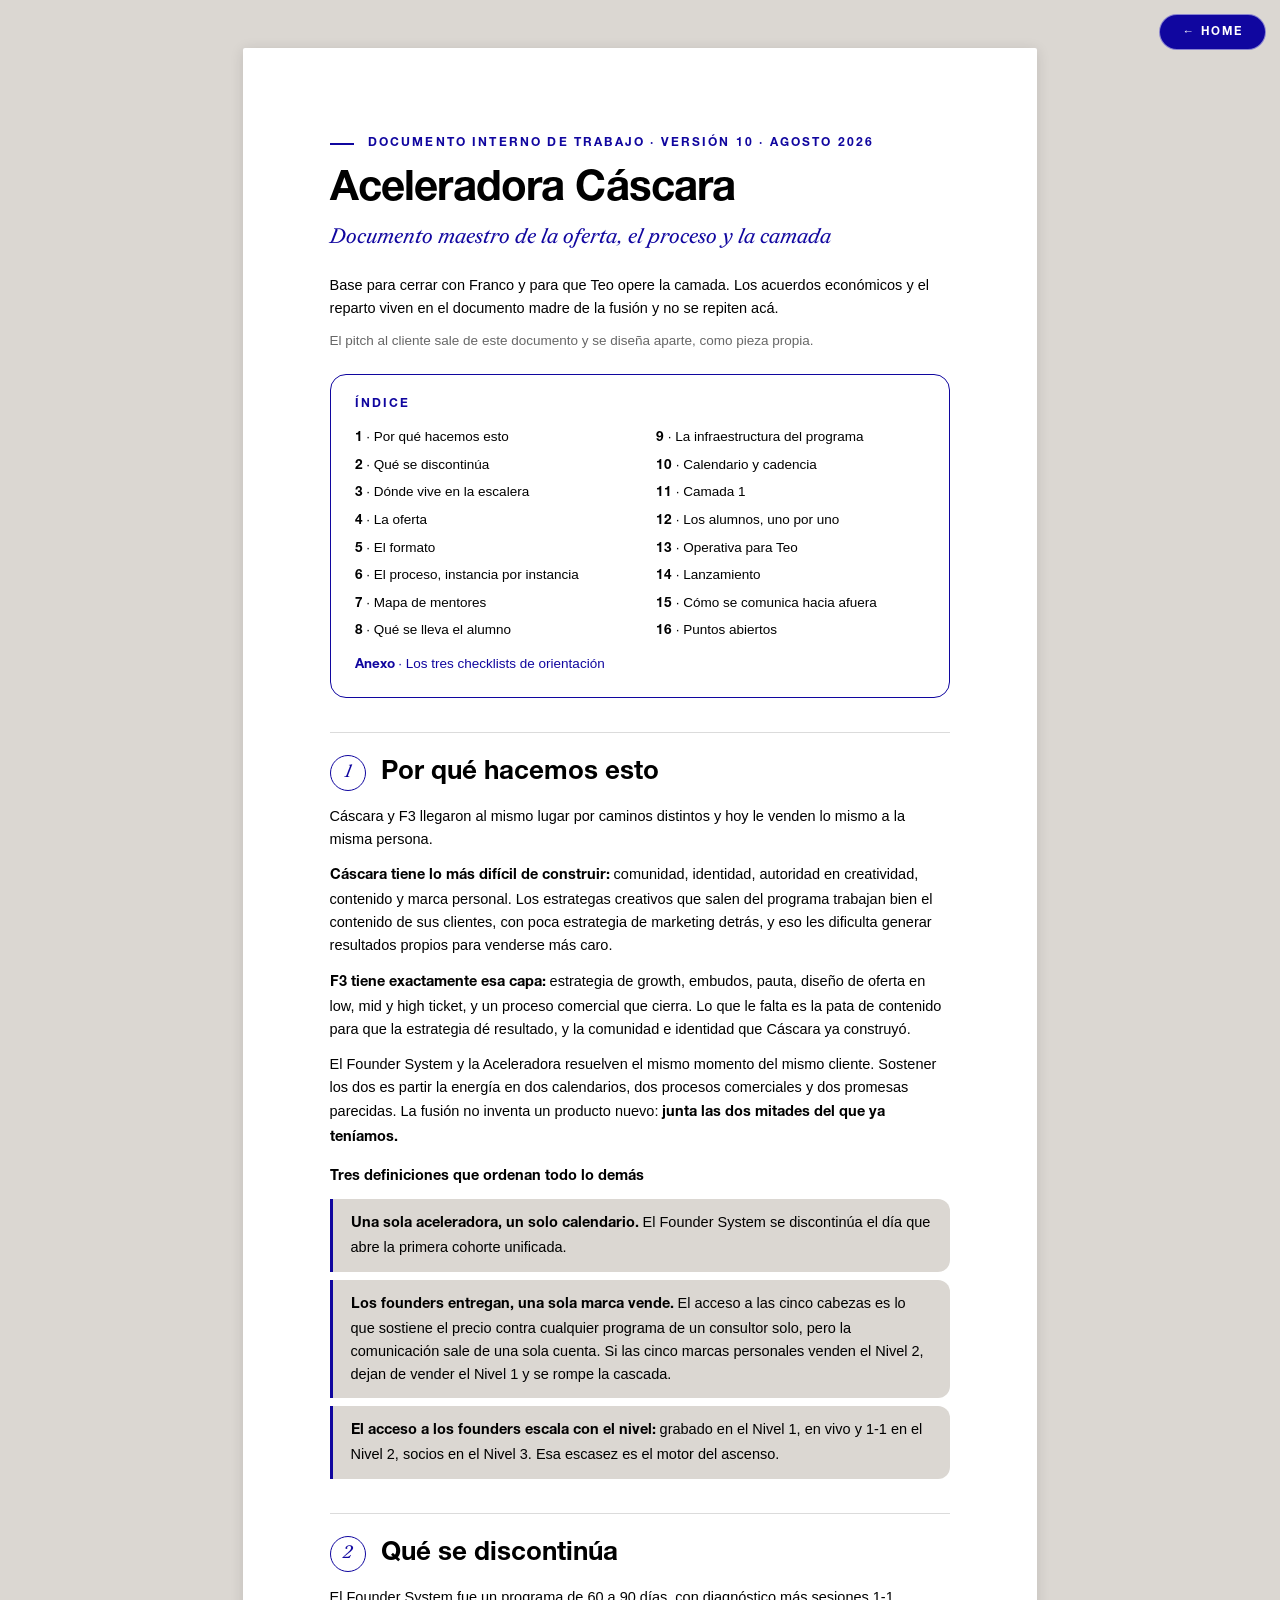
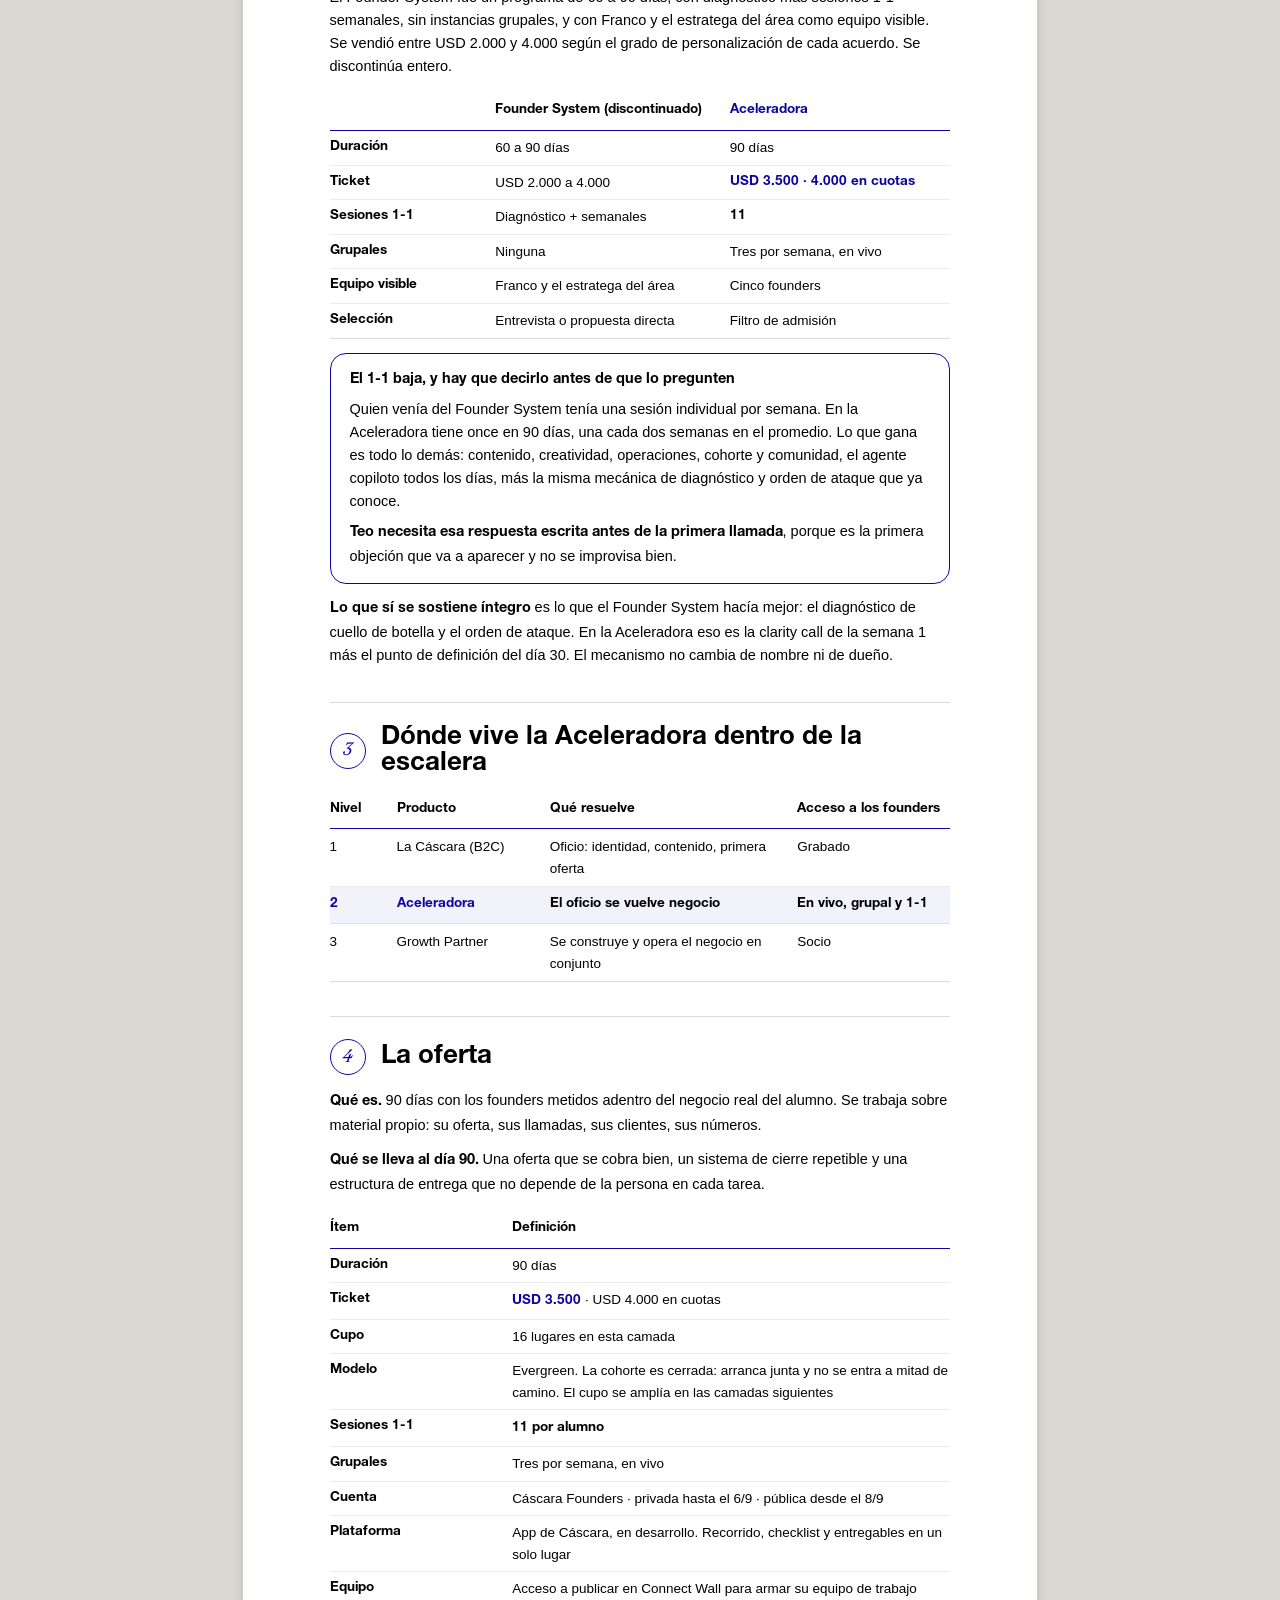
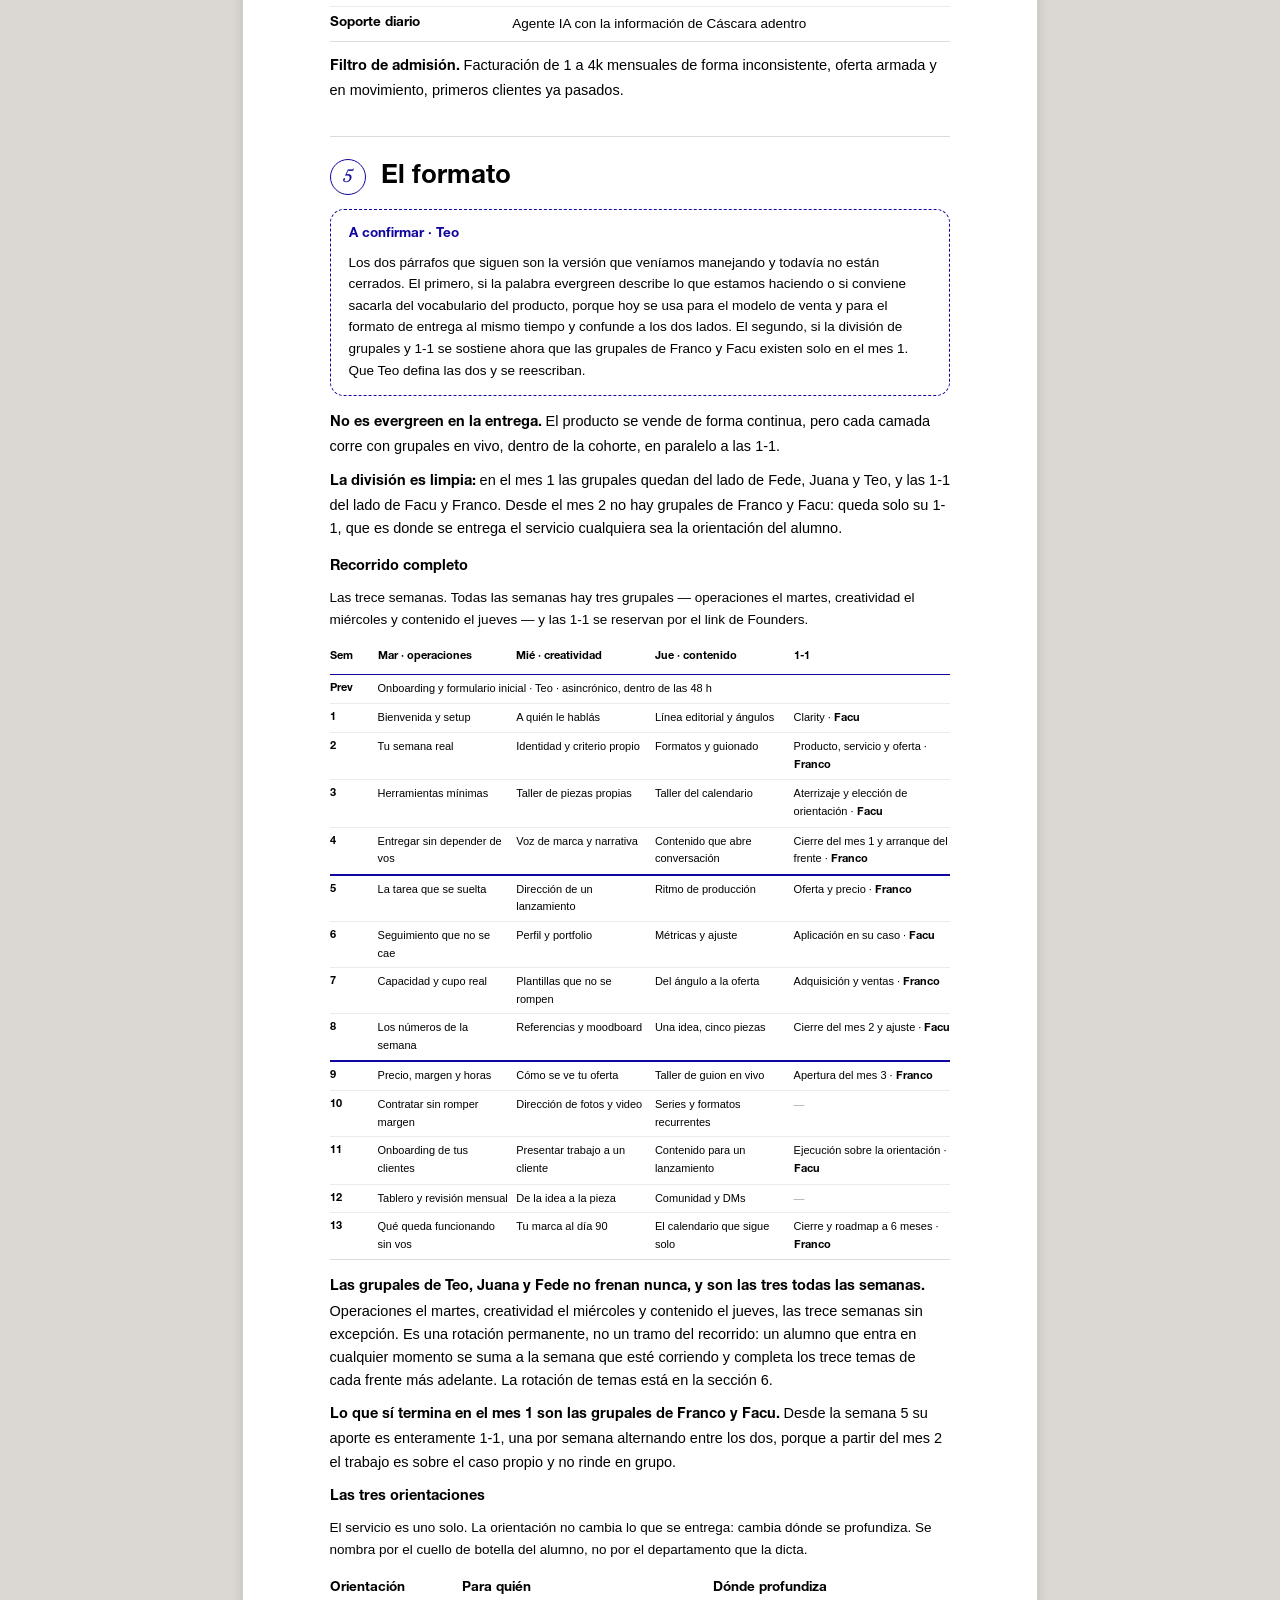
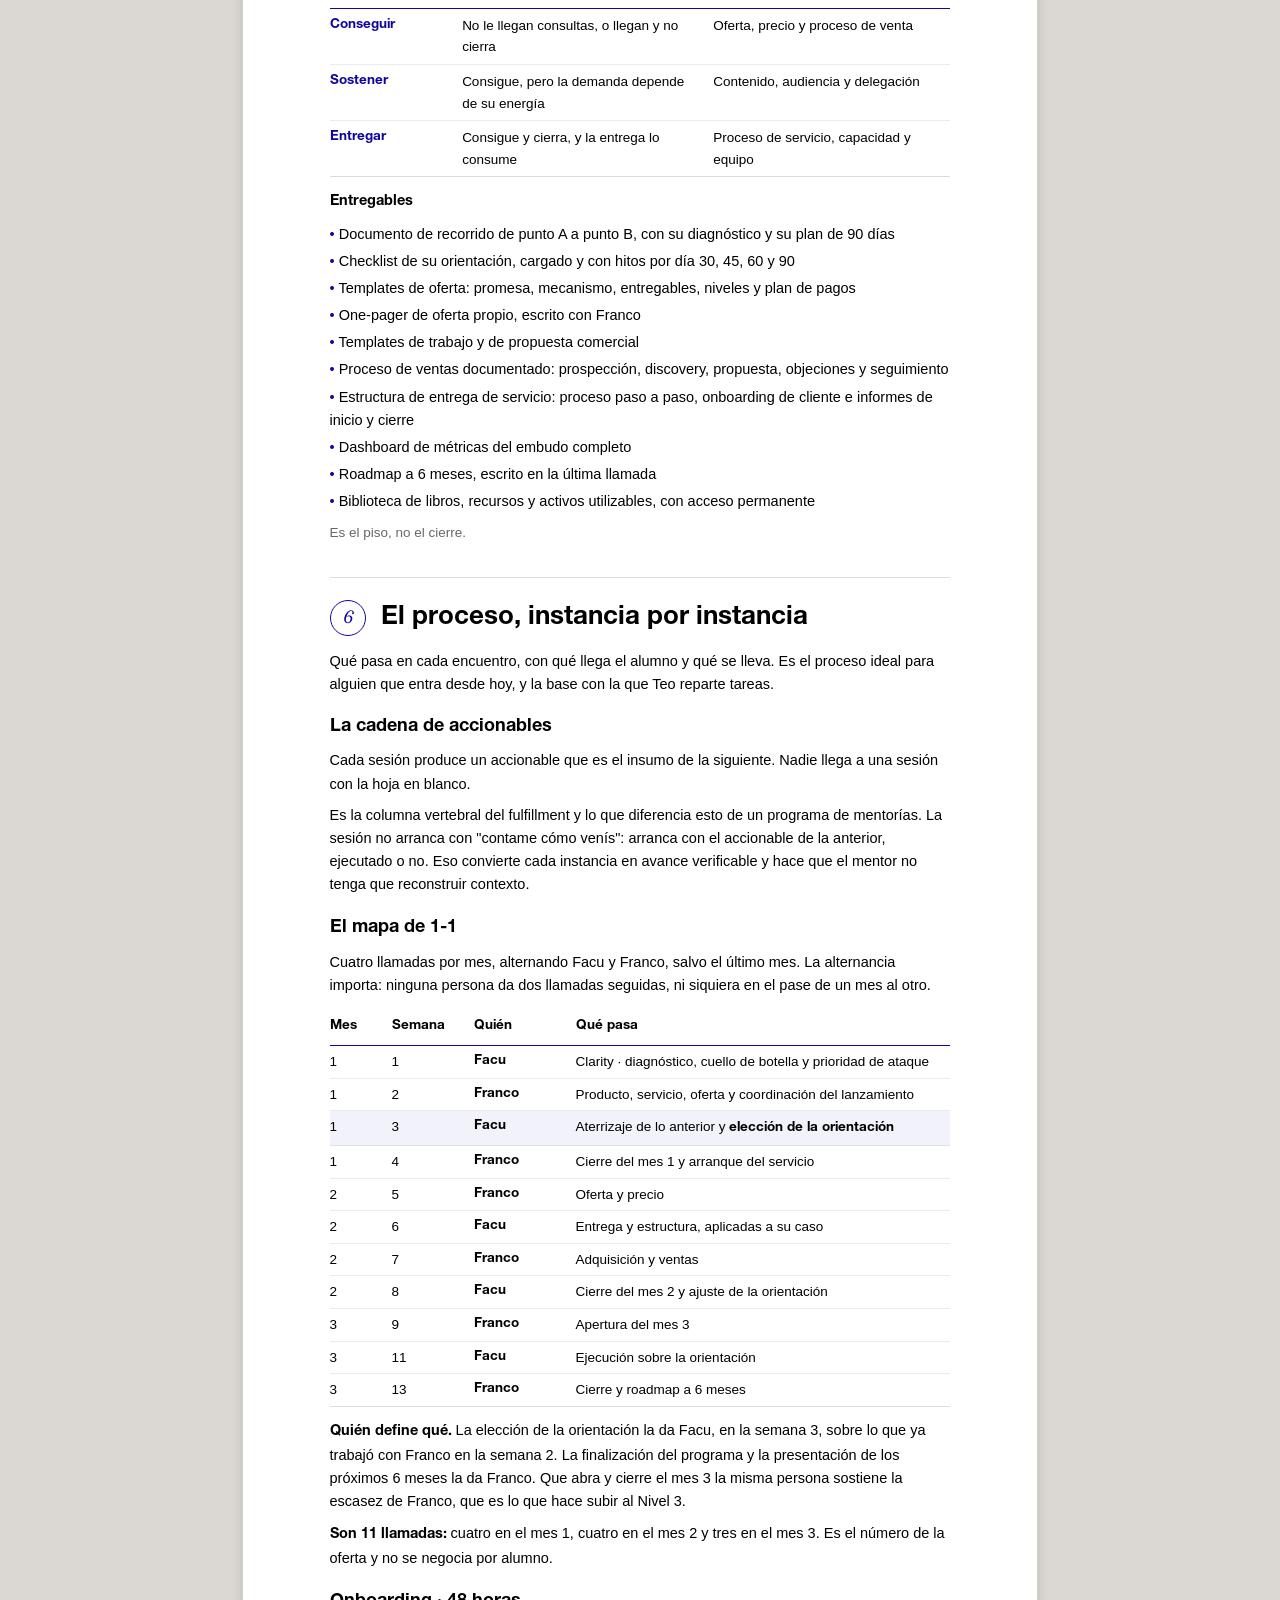
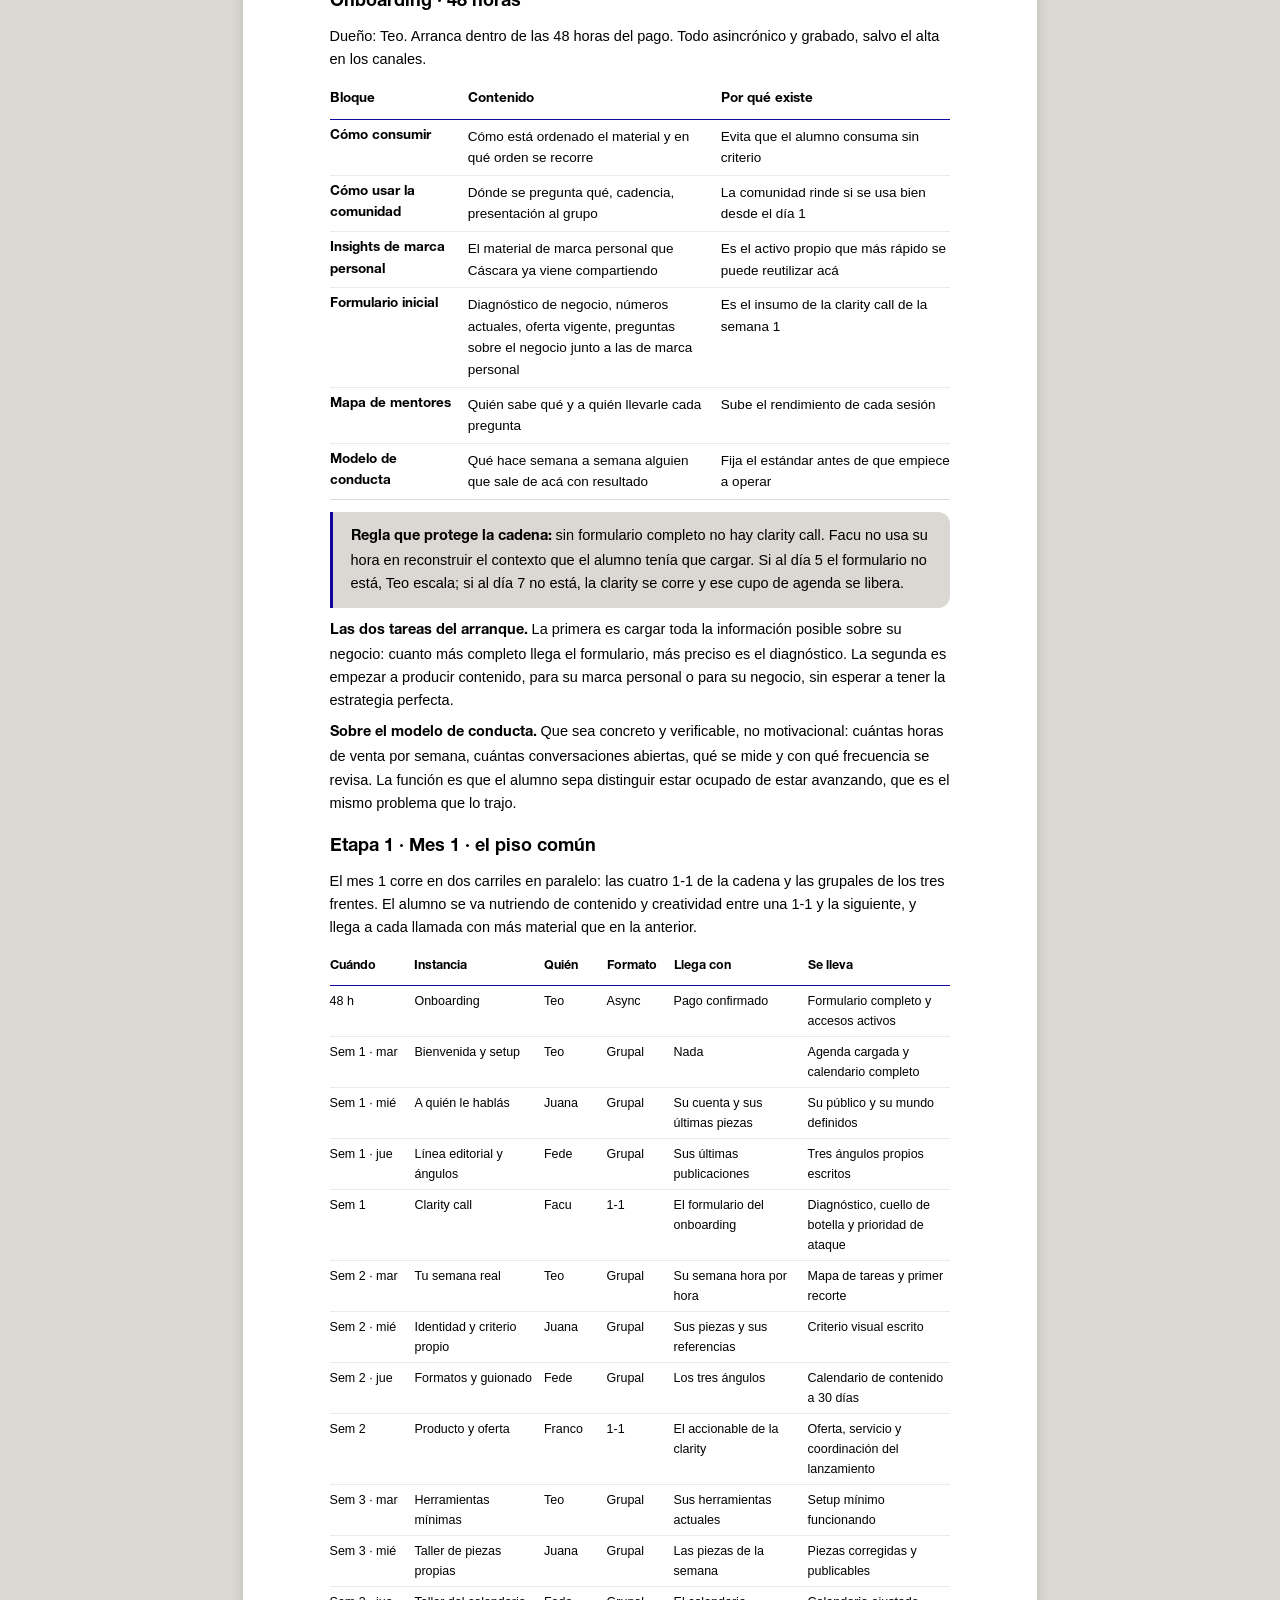
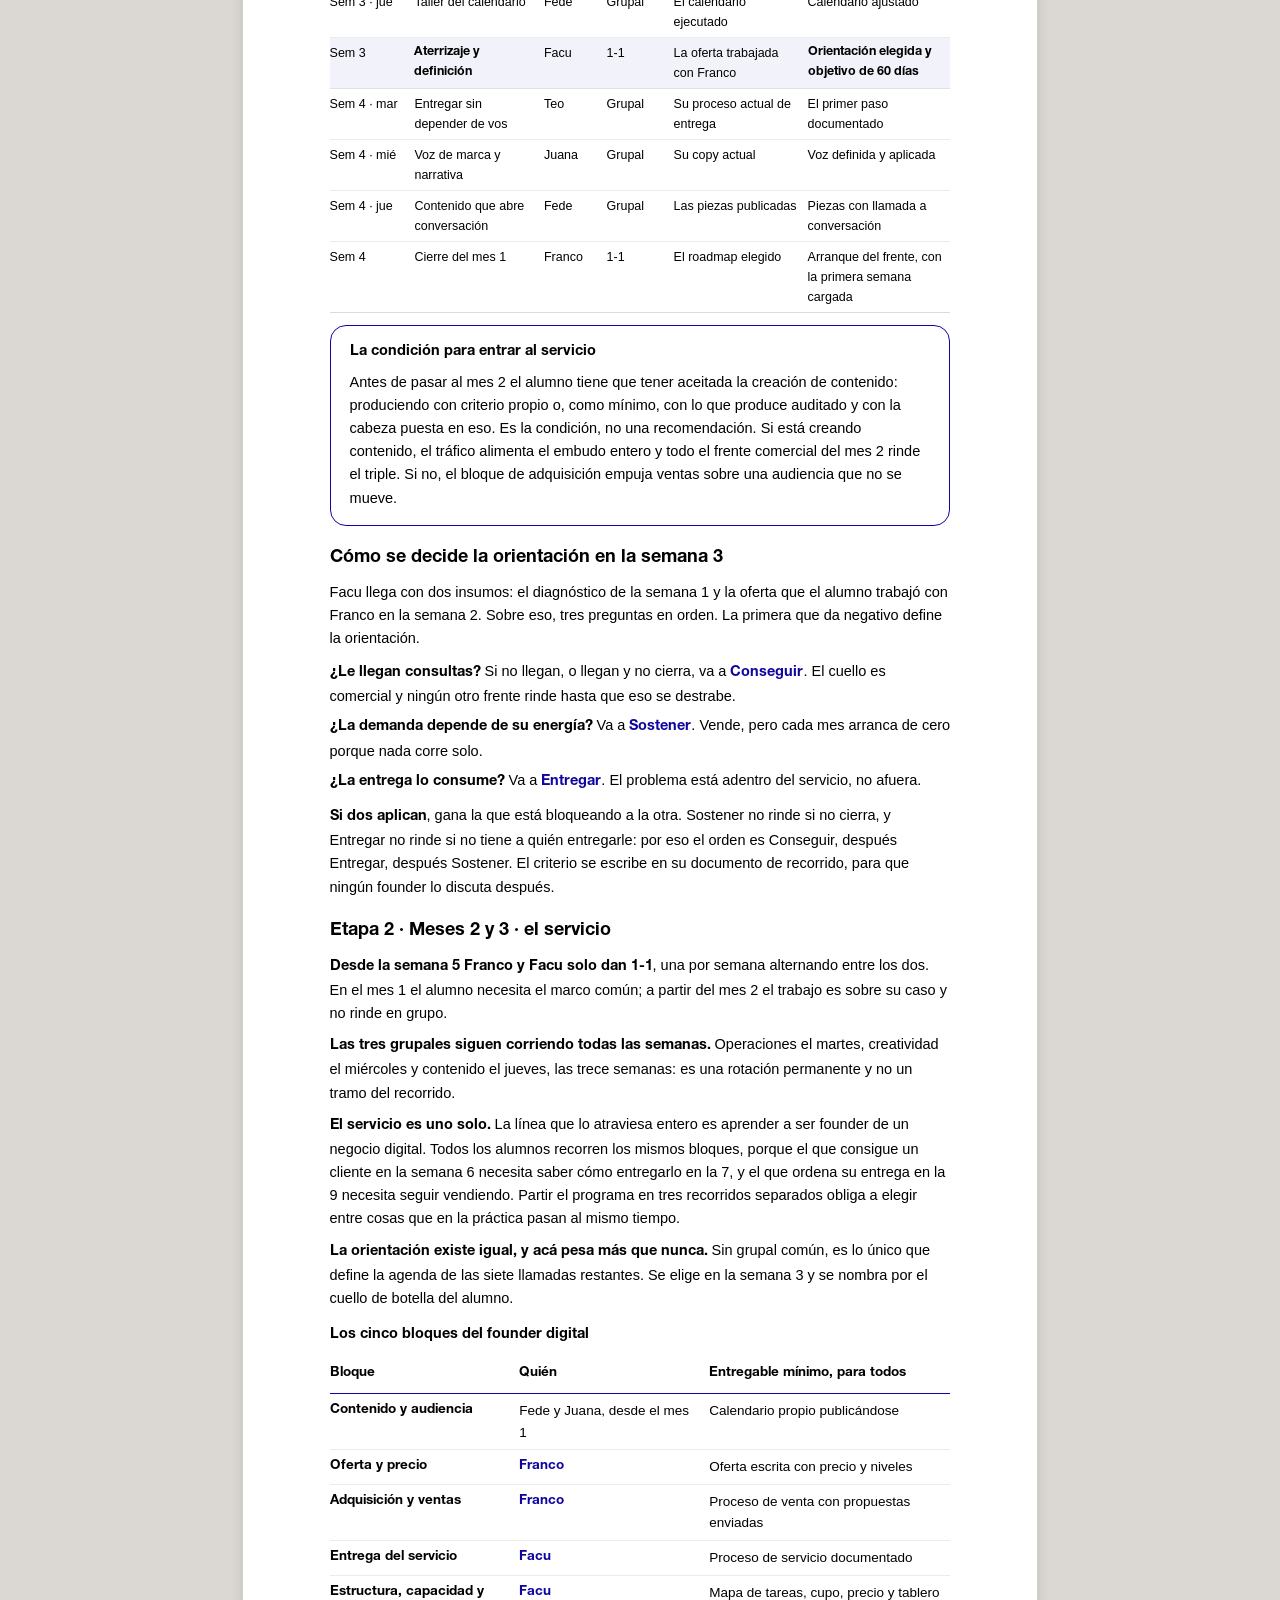
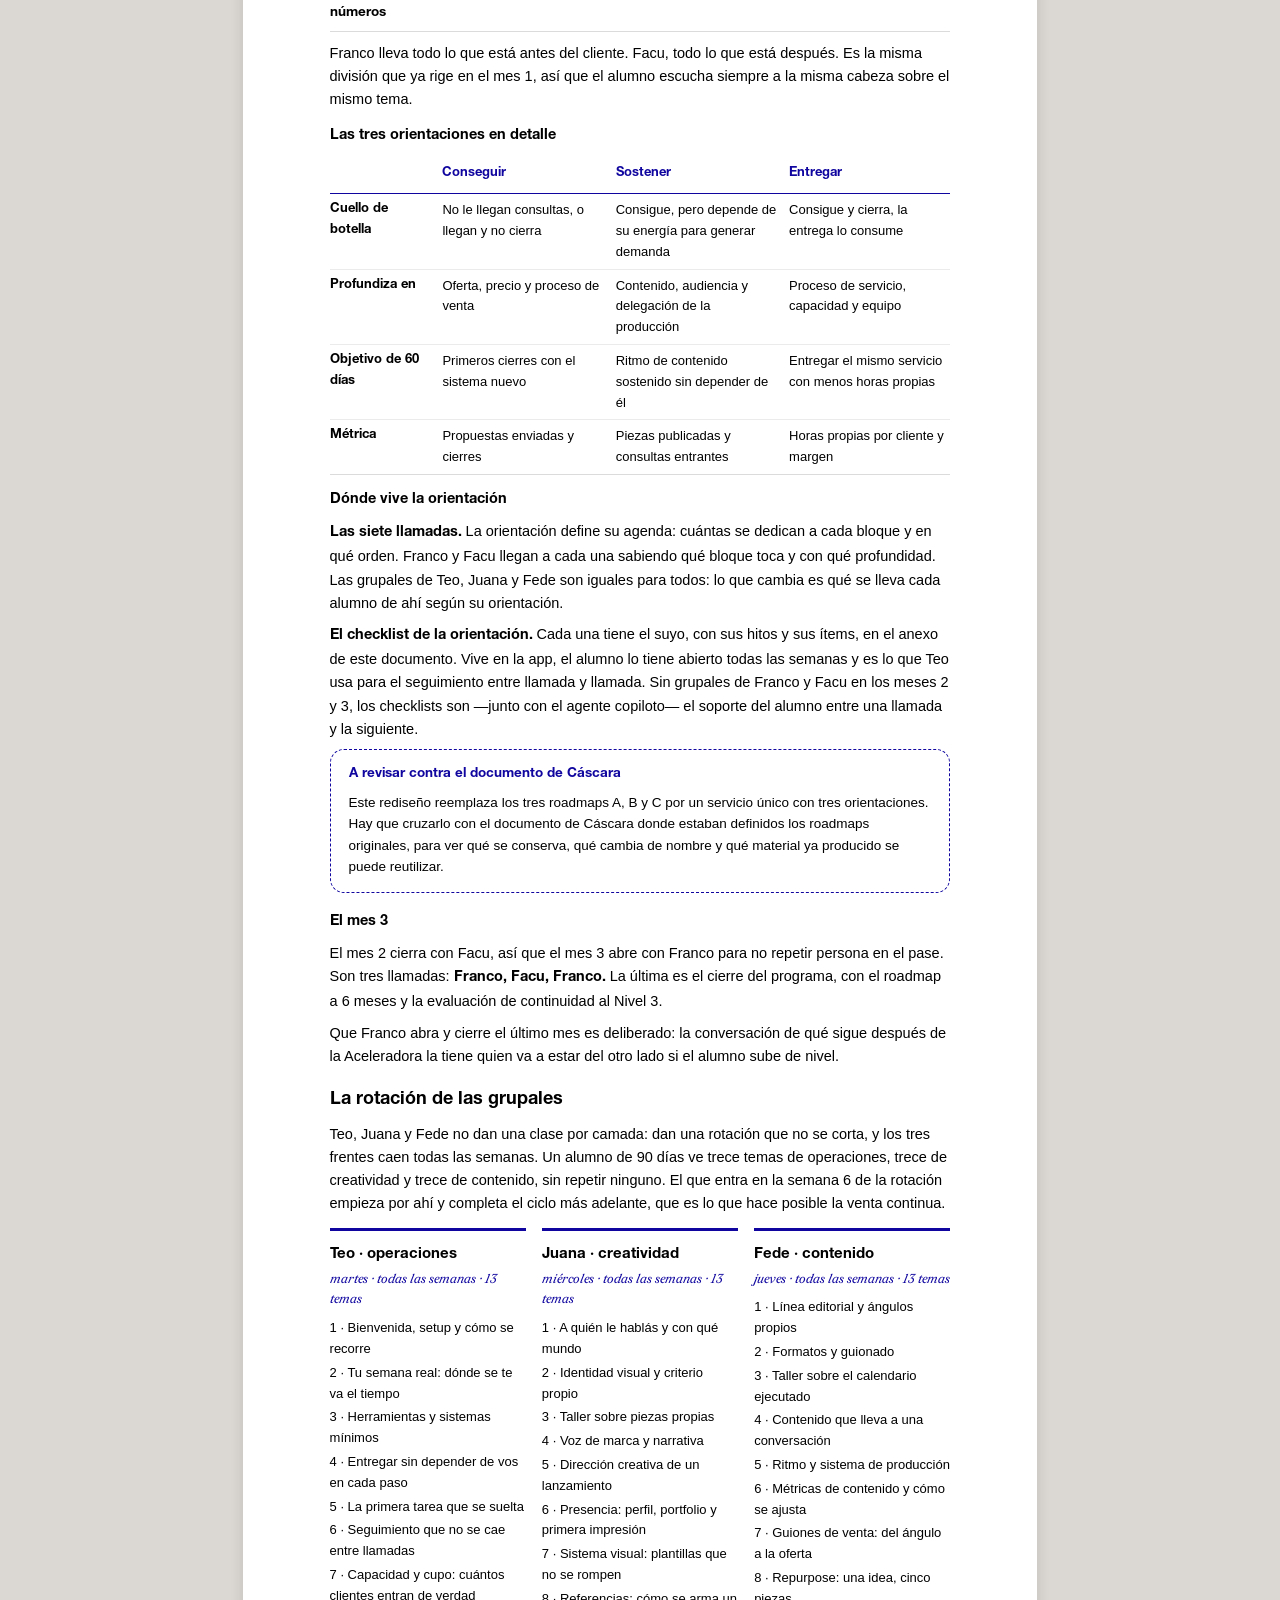
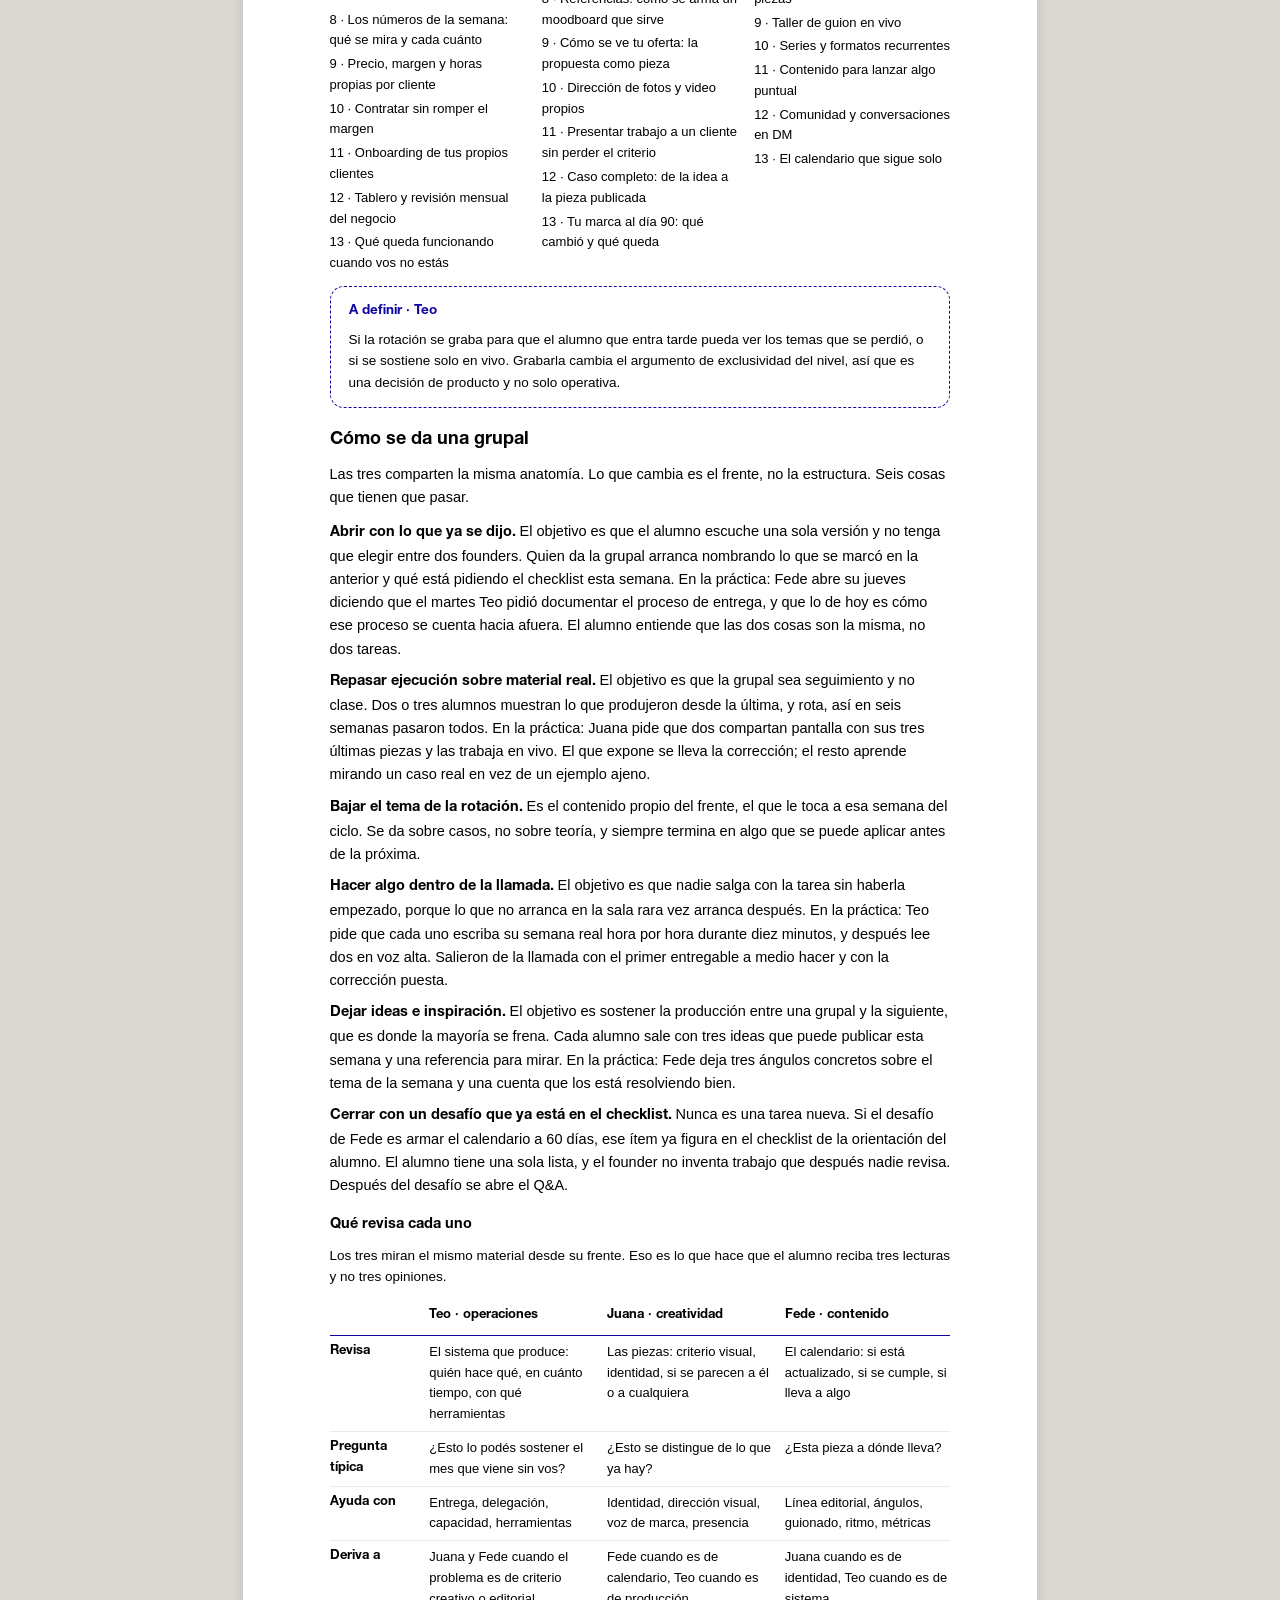
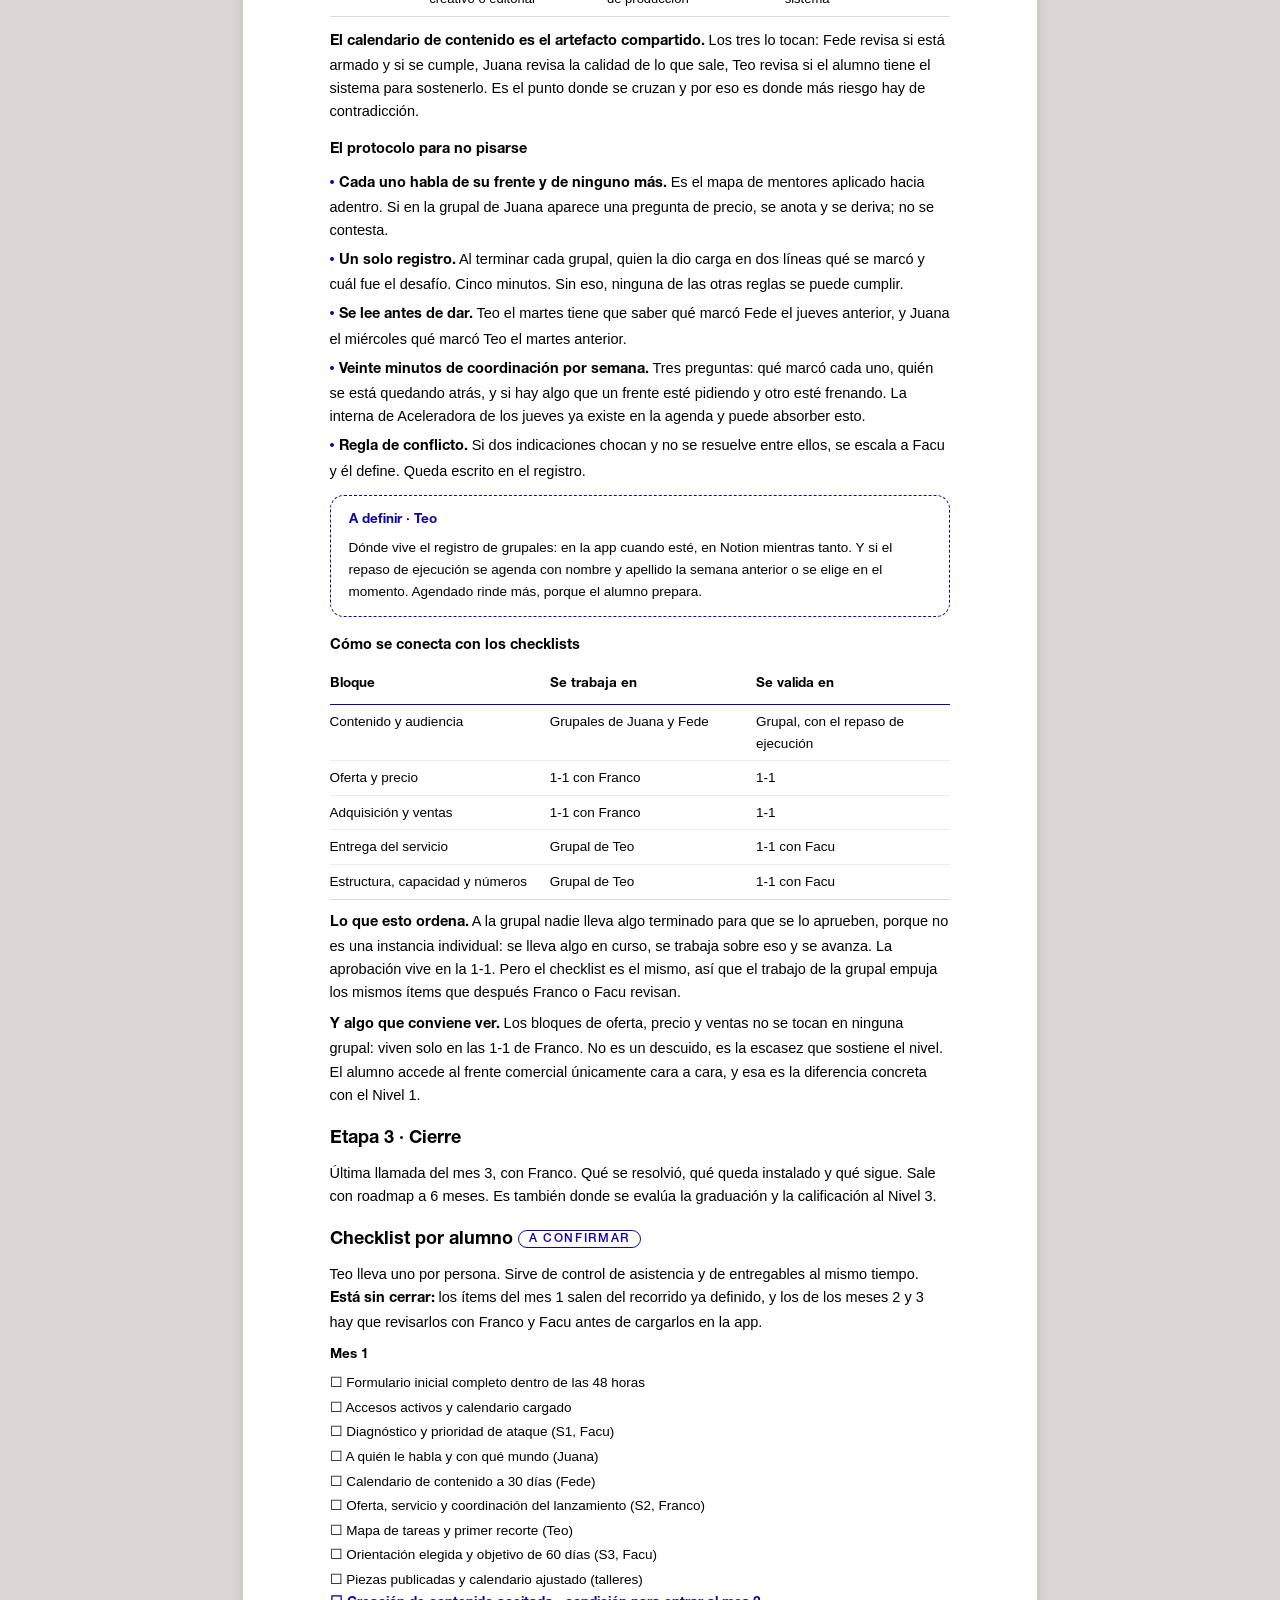
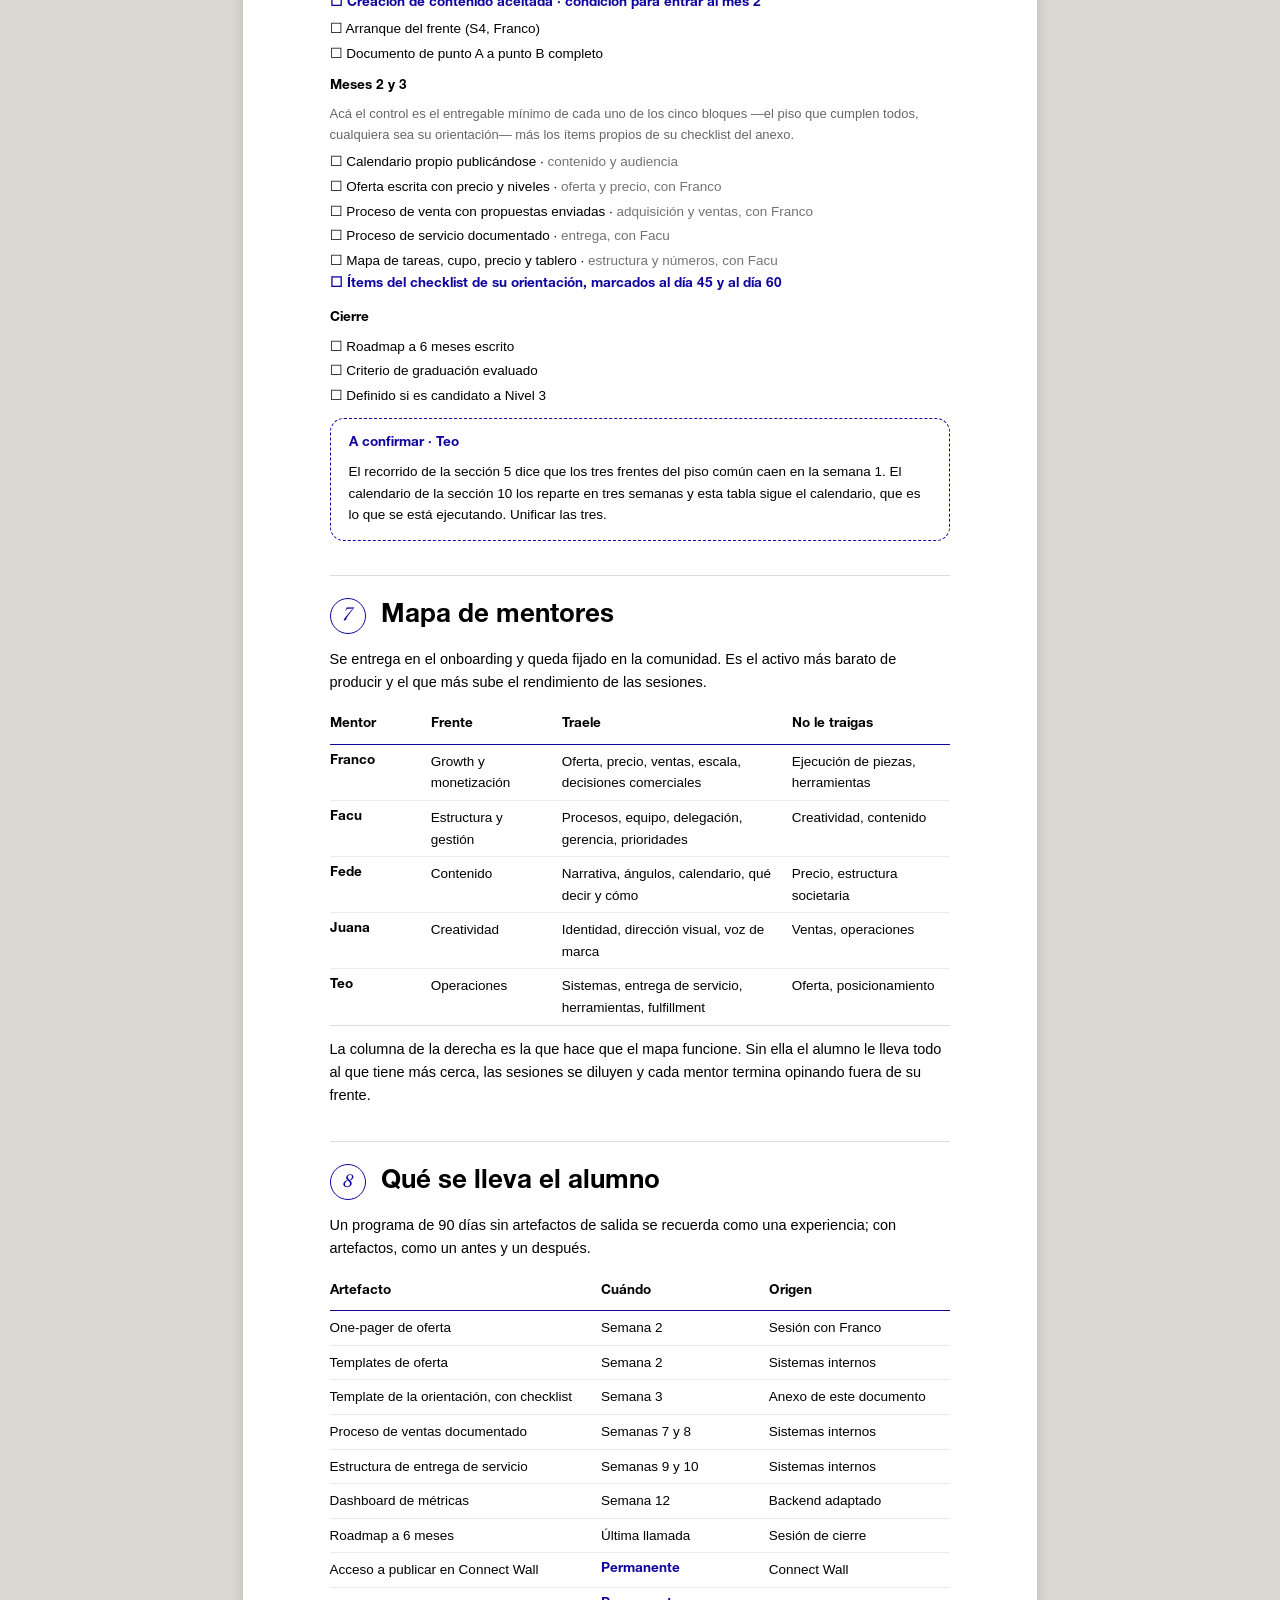
==== commit ba0feaf6: "Actualizar al handoff con tres grupales por semana El cambio de contenido: las grupales pasan de dos" ====
--- a/informe.html
+++ b/informe.html
@@ -61,7 +61,7 @@
       <div class="rp26"><span class="rp11">Duración</span><span>60 a 90 días</span><span>90 días</span></div>
       <div class="rp26"><span class="rp11">Ticket</span><span>USD 2.000 a 4.000</span><span class="rp27">USD 3.500 · 4.000 en cuotas</span></div>
       <div class="rp26"><span class="rp11">Sesiones 1-1</span><span>Diagnóstico + semanales</span><span class="rp11">11</span></div>
-      <div class="rp26"><span class="rp11">Grupales</span><span>Ninguna</span><span>Semanales, en vivo</span></div>
+      <div class="rp26"><span class="rp11">Grupales</span><span>Ninguna</span><span>Tres por semana, en vivo</span></div>
       <div class="rp26"><span class="rp11">Equipo visible</span><span>Franco y el estratega del área</span><span>Cinco founders</span></div>
       <div class="rp28"><span class="rp11">Selección</span><span>Entrevista o propuesta directa</span><span>Filtro de admisión</span></div>
     </div>
@@ -94,7 +94,7 @@
       <div class="rp41"><span class="rp11">Cupo</span><span>16 lugares en esta camada</span></div>
       <div class="rp41"><span class="rp11">Modelo</span><span>Evergreen. La cohorte es cerrada: arranca junta y no se entra a mitad de camino. El cupo se amplía en las camadas siguientes</span></div>
       <div class="rp41"><span class="rp11">Sesiones 1-1</span><span><b class="rp11">11 por alumno</b></span></div>
-      <div class="rp41"><span class="rp11">Grupales</span><span>Semanales, en vivo</span></div>
+      <div class="rp41"><span class="rp11">Grupales</span><span>Tres por semana, en vivo</span></div>
       <div class="rp41"><span class="rp11">Cuenta</span><span>Cáscara Founders · privada hasta el 6/9 · pública desde el 8/9</span></div>
       <div class="rp41"><span class="rp11">Plataforma</span><span>App de Cáscara, en desarrollo. Recorrido, checklist y entregables en un solo lugar</span></div>
       <div class="rp41"><span class="rp11">Equipo</span><span>Acceso a publicar en Connect Wall para armar su equipo de trabajo</span></div>
@@ -113,232 +113,240 @@
     <p class="rp18"><b class="rp11">La división es limpia:</b> en el mes 1 las grupales quedan del lado de Fede, Juana y Teo, y las 1-1 del lado de Facu y Franco. Desde el mes 2 no hay grupales de Franco y Facu: queda solo su 1-1, que es donde se entrega el servicio cualquiera sea la orientación del alumno.</p>
 
     <p class="rp45">Recorrido completo</p>
-    <p class="rp46">Las trece semanas. Las grupales caen martes y jueves; las 1-1 se reservan por el link de Founders.</p>
+    <p class="rp46">Las trece semanas. Todas las semanas hay tres grupales — operaciones el martes, creatividad el miércoles y contenido el jueves — y las 1-1 se reservan por el link de Founders.</p>
     <div class="rp47">
-      <div class="rp48"><span>Sem</span><span>Grupal · martes</span><span>Grupal · jueves</span><span>1-1</span></div>
-      <div class="rp49"><span class="rp11">Previo</span><span class="rp50">Onboarding y formulario inicial · Teo · asincrónico, dentro de las 48 h</span></div>
-      <div class="rp49"><span class="rp11">1</span><span>Bienvenida y setup · Teo</span><span class="rp51">—</span><span>Clarity · <b class="rp11">Facu</b></span></div>
-      <div class="rp49"><span class="rp11">2</span><span>Creatividad · Juana</span><span>Contenido · Fede</span><span>Producto, servicio y oferta · <b class="rp11">Franco</b></span></div>
-      <div class="rp49"><span class="rp11">3</span><span>Operaciones · Teo</span><span class="rp51">—</span><span>Aterrizaje y selección de roadmap · <b class="rp11">Facu</b></span></div>
-      <div class="rp49"><span class="rp11">4</span><span>Taller de creatividad · Juana</span><span>Taller de contenido · Fede</span><span>Cierre del mes 1 y arranque del frente · <b class="rp11">Franco</b></span></div>
-      <div class="rp49"><span class="rp11">5</span><span>Operaciones · Teo</span><span class="rp51">—</span><span>Oferta y precio · <b class="rp11">Franco</b></span></div>
-      <div class="rp49"><span class="rp11">6</span><span>Creatividad · Juana</span><span>Contenido · Fede</span><span>Aplicación en su caso · <b class="rp11">Facu</b></span></div>
-      <div class="rp49"><span class="rp11">7</span><span>Operaciones · Teo</span><span class="rp51">—</span><span>Adquisición y ventas · <b class="rp11">Franco</b></span></div>
-      <div class="rp49"><span class="rp11">8</span><span>Creatividad · Juana</span><span>Contenido · Fede</span><span>Cierre del mes 2 y ajuste · <b class="rp11">Facu</b></span></div>
-      <div class="rp49"><span class="rp11">9</span><span>Operaciones · Teo</span><span class="rp51">—</span><span>Apertura del mes 3 · <b class="rp11">Franco</b></span></div>
-      <div class="rp49"><span class="rp11">10</span><span>Creatividad · Juana</span><span>Contenido · Fede</span><span class="rp51">—</span></div>
-      <div class="rp49"><span class="rp11">11</span><span>Operaciones · Teo</span><span class="rp51">—</span><span><b class="rp11">Facu</b></span></div>
-      <div class="rp49"><span class="rp11">12</span><span>Creatividad · Juana</span><span>Contenido · Fede</span><span class="rp51">—</span></div>
-      <div class="rp52"><span class="rp11">13</span><span>Operaciones · Teo</span><span class="rp51">—</span><span>Cierre y roadmap a 6 meses · <b class="rp11">Franco</b></span></div>
-    </div>
-    <p class="rp6"><b class="rp11">Las grupales de Teo, Juana y Fede no frenan nunca.</b> Corren las trece semanas con la misma alternancia: semanas impares Teo el martes, semanas pares Juana el martes y Fede el jueves. Son una rotación permanente, no un tramo del recorrido, y por eso un alumno que entra en cualquier momento se suma a la que esté corriendo. La rotación de temas está en la sección 6.</p>
+      <div class="rp48"><span>Sem</span><span>Mar · operaciones</span><span>Mié · creatividad</span><span>Jue · contenido</span><span>1-1</span></div>
+      <div class="rp49"><span class="rp11">Prev</span><span class="rp50">Onboarding y formulario inicial · Teo · asincrónico, dentro de las 48 h</span></div>
+      <div class="rp49"><span class="rp11">1</span><span>Bienvenida y setup</span><span>A quién le hablás</span><span>Línea editorial y ángulos</span><span>Clarity · <b class="rp11">Facu</b></span></div>
+      <div class="rp49"><span class="rp11">2</span><span>Tu semana real</span><span>Identidad y criterio propio</span><span>Formatos y guionado</span><span>Producto, servicio y oferta · <b class="rp11">Franco</b></span></div>
+      <div class="rp49"><span class="rp11">3</span><span>Herramientas mínimas</span><span>Taller de piezas propias</span><span>Taller del calendario</span><span>Aterrizaje y elección de orientación · <b class="rp11">Facu</b></span></div>
+      <div class="rp51"><span class="rp11">4</span><span>Entregar sin depender de vos</span><span>Voz de marca y narrativa</span><span>Contenido que abre conversación</span><span>Cierre del mes 1 y arranque del frente · <b class="rp11">Franco</b></span></div>
+      <div class="rp49"><span class="rp11">5</span><span>La tarea que se suelta</span><span>Dirección de un lanzamiento</span><span>Ritmo de producción</span><span>Oferta y precio · <b class="rp11">Franco</b></span></div>
+      <div class="rp49"><span class="rp11">6</span><span>Seguimiento que no se cae</span><span>Perfil y portfolio</span><span>Métricas y ajuste</span><span>Aplicación en su caso · <b class="rp11">Facu</b></span></div>
+      <div class="rp49"><span class="rp11">7</span><span>Capacidad y cupo real</span><span>Plantillas que no se rompen</span><span>Del ángulo a la oferta</span><span>Adquisición y ventas · <b class="rp11">Franco</b></span></div>
+      <div class="rp51"><span class="rp11">8</span><span>Los números de la semana</span><span>Referencias y moodboard</span><span>Una idea, cinco piezas</span><span>Cierre del mes 2 y ajuste · <b class="rp11">Facu</b></span></div>
+      <div class="rp49"><span class="rp11">9</span><span>Precio, margen y horas</span><span>Cómo se ve tu oferta</span><span>Taller de guion en vivo</span><span>Apertura del mes 3 · <b class="rp11">Franco</b></span></div>
+      <div class="rp49"><span class="rp11">10</span><span>Contratar sin romper margen</span><span>Dirección de fotos y video</span><span>Series y formatos recurrentes</span><span class="rp52">—</span></div>
+      <div class="rp49"><span class="rp11">11</span><span>Onboarding de tus clientes</span><span>Presentar trabajo a un cliente</span><span>Contenido para un lanzamiento</span><span>Ejecución sobre la orientación · <b class="rp11">Facu</b></span></div>
+      <div class="rp49"><span class="rp11">12</span><span>Tablero y revisión mensual</span><span>De la idea a la pieza</span><span>Comunidad y DMs</span><span class="rp52">—</span></div>
+      <div class="rp53"><span class="rp11">13</span><span>Qué queda funcionando sin vos</span><span>Tu marca al día 90</span><span>El calendario que sigue solo</span><span>Cierre y roadmap a 6 meses · <b class="rp11">Franco</b></span></div>
+    </div>
+    <p class="rp6"><b class="rp11">Las grupales de Teo, Juana y Fede no frenan nunca, y son las tres todas las semanas.</b> Operaciones el martes, creatividad el miércoles y contenido el jueves, las trece semanas sin excepción. Es una rotación permanente, no un tramo del recorrido: un alumno que entra en cualquier momento se suma a la semana que esté corriendo y completa los trece temas de cada frente más adelante. La rotación de temas está en la sección 6.</p>
     <p class="rp17"><b class="rp11">Lo que sí termina en el mes 1 son las grupales de Franco y Facu.</b> Desde la semana 5 su aporte es enteramente 1-1, una por semana alternando entre los dos, porque a partir del mes 2 el trabajo es sobre el caso propio y no rinde en grupo.</p>
 
     <p class="rp45">Las tres orientaciones</p>
     <p class="rp46">El servicio es uno solo. La orientación no cambia lo que se entrega: cambia dónde se profundiza. Se nombra por el cuello de botella del alumno, no por el departamento que la dicta.</p>
     <div class="rp23">
-      <div class="rp53"><span>Orientación</span><span>Para quién</span><span>Dónde profundiza</span></div>
-      <div class="rp54"><span class="rp27">Conseguir</span><span>No le llegan consultas, o llegan y no cierra</span><span>Oferta, precio y proceso de venta</span></div>
-      <div class="rp54"><span class="rp27">Sostener</span><span>Consigue, pero la demanda depende de su energía</span><span>Contenido, audiencia y delegación</span></div>
-      <div class="rp55"><span class="rp27">Entregar</span><span>Consigue y cierra, y la entrega lo consume</span><span>Proceso de servicio, capacidad y equipo</span></div>
+      <div class="rp54"><span>Orientación</span><span>Para quién</span><span>Dónde profundiza</span></div>
+      <div class="rp55"><span class="rp27">Conseguir</span><span>No le llegan consultas, o llegan y no cierra</span><span>Oferta, precio y proceso de venta</span></div>
+      <div class="rp55"><span class="rp27">Sostener</span><span>Consigue, pero la demanda depende de su energía</span><span>Contenido, audiencia y delegación</span></div>
+      <div class="rp56"><span class="rp27">Entregar</span><span>Consigue y cierra, y la entrega lo consume</span><span>Proceso de servicio, capacidad y equipo</span></div>
     </div>
 
     <p class="rp45">Entregables</p>
-    <p class="rp56"><span class="rp25">•</span> Documento de recorrido de punto A a punto B, con su diagnóstico y su plan de 90 días</p>
-    <p class="rp56"><span class="rp25">•</span> Checklist de su orientación, cargado y con hitos por día 30, 45, 60 y 90</p>
-    <p class="rp56"><span class="rp25">•</span> Templates de oferta: promesa, mecanismo, entregables, niveles y plan de pagos</p>
-    <p class="rp56"><span class="rp25">•</span> One-pager de oferta propio, escrito con Franco</p>
-    <p class="rp56"><span class="rp25">•</span> Templates de trabajo y de propuesta comercial</p>
-    <p class="rp56"><span class="rp25">•</span> Proceso de ventas documentado: prospección, discovery, propuesta, objeciones y seguimiento</p>
-    <p class="rp56"><span class="rp25">•</span> Estructura de entrega de servicio: proceso paso a paso, onboarding de cliente e informes de inicio y cierre</p>
-    <p class="rp56"><span class="rp25">•</span> Dashboard de métricas del embudo completo</p>
-    <p class="rp56"><span class="rp25">•</span> Roadmap a 6 meses, escrito en la última llamada</p>
-    <p class="rp57"><span class="rp25">•</span> Biblioteca de libros, recursos y activos utilizables, con acceso permanente</p>
-    <p class="rp58">Es el piso, no el cierre.</p>
+    <p class="rp57"><span class="rp25">•</span> Documento de recorrido de punto A a punto B, con su diagnóstico y su plan de 90 días</p>
+    <p class="rp57"><span class="rp25">•</span> Checklist de su orientación, cargado y con hitos por día 30, 45, 60 y 90</p>
+    <p class="rp57"><span class="rp25">•</span> Templates de oferta: promesa, mecanismo, entregables, niveles y plan de pagos</p>
+    <p class="rp57"><span class="rp25">•</span> One-pager de oferta propio, escrito con Franco</p>
+    <p class="rp57"><span class="rp25">•</span> Templates de trabajo y de propuesta comercial</p>
+    <p class="rp57"><span class="rp25">•</span> Proceso de ventas documentado: prospección, discovery, propuesta, objeciones y seguimiento</p>
+    <p class="rp57"><span class="rp25">•</span> Estructura de entrega de servicio: proceso paso a paso, onboarding de cliente e informes de inicio y cierre</p>
+    <p class="rp57"><span class="rp25">•</span> Dashboard de métricas del embudo completo</p>
+    <p class="rp57"><span class="rp25">•</span> Roadmap a 6 meses, escrito en la última llamada</p>
+    <p class="rp58"><span class="rp25">•</span> Biblioteca de libros, recursos y activos utilizables, con acceso permanente</p>
+    <p class="rp59">Es el piso, no el cierre.</p>
   </section>
 
   <section class="rp38">
     <div class="rp14"><span class="rp15">6</span><h2 class="rp16">El proceso, instancia por instancia</h2></div>
     <p class="rp18">Qué pasa en cada encuentro, con qué llega el alumno y qué se lleva. Es el proceso ideal para alguien que entra desde hoy, y la base con la que Teo reparte tareas.</p>
 
-    <h3 class="rp59">La cadena de accionables</h3>
-    <p class="rp57">Cada sesión produce un accionable que es el insumo de la siguiente. Nadie llega a una sesión con la hoja en blanco.</p>
-    <p class="rp60">Es la columna vertebral del fulfillment y lo que diferencia esto de un programa de mentorías. La sesión no arranca con "contame cómo venís": arranca con el accionable de la anterior, ejecutado o no. Eso convierte cada instancia en avance verificable y hace que el mentor no tenga que reconstruir contexto.</p>
-
-    <h3 class="rp59">El mapa de 1-1</h3>
+    <h3 class="rp60">La cadena de accionables</h3>
+    <p class="rp58">Cada sesión produce un accionable que es el insumo de la siguiente. Nadie llega a una sesión con la hoja en blanco.</p>
+    <p class="rp61">Es la columna vertebral del fulfillment y lo que diferencia esto de un programa de mentorías. La sesión no arranca con "contame cómo venís": arranca con el accionable de la anterior, ejecutado o no. Eso convierte cada instancia en avance verificable y hace que el mentor no tenga que reconstruir contexto.</p>
+
+    <h3 class="rp60">El mapa de 1-1</h3>
     <p class="rp6">Cuatro llamadas por mes, alternando Facu y Franco, salvo el último mes. La alternancia importa: ninguna persona da dos llamadas seguidas, ni siquiera en el pase de un mes al otro.</p>
     <div class="rp39">
-      <div class="rp61"><span>Mes</span><span>Semana</span><span>Quién</span><span>Qué pasa</span></div>
-      <div class="rp62"><span>1</span><span>1</span><span class="rp11">Facu</span><span>Clarity · diagnóstico, cuello de botella y prioridad de ataque</span></div>
-      <div class="rp62"><span>1</span><span>2</span><span class="rp11">Franco</span><span>Producto, servicio, oferta y coordinación del lanzamiento</span></div>
-      <div class="rp63"><span>1</span><span>3</span><span class="rp11">Facu</span><span>Aterrizaje de lo anterior y <b class="rp11">elección de la orientación</b></span></div>
-      <div class="rp62"><span>1</span><span>4</span><span class="rp11">Franco</span><span>Cierre del mes 1 y arranque del servicio</span></div>
-      <div class="rp62"><span>2</span><span>5</span><span class="rp11">Franco</span><span>Oferta y precio</span></div>
-      <div class="rp62"><span>2</span><span>6</span><span class="rp11">Facu</span><span>Entrega y estructura, aplicadas a su caso</span></div>
-      <div class="rp62"><span>2</span><span>7</span><span class="rp11">Franco</span><span>Adquisición y ventas</span></div>
-      <div class="rp62"><span>2</span><span>8</span><span class="rp11">Facu</span><span>Cierre del mes 2 y ajuste de la orientación</span></div>
-      <div class="rp62"><span>3</span><span>9</span><span class="rp11">Franco</span><span>Apertura del mes 3</span></div>
-      <div class="rp62"><span>3</span><span>11</span><span class="rp11">Facu</span><span>Ejecución sobre la orientación</span></div>
-      <div class="rp64"><span>3</span><span>13</span><span class="rp11">Franco</span><span>Cierre y roadmap a 6 meses</span></div>
-    </div>
-    <p class="rp57"><b class="rp11">Quién define qué.</b> La elección de la orientación la da Facu, en la semana 3, sobre lo que ya trabajó con Franco en la semana 2. La finalización del programa y la presentación de los próximos 6 meses la da Franco. Que abra y cierre el mes 3 la misma persona sostiene la escasez de Franco, que es lo que hace subir al Nivel 3.</p>
-    <p class="rp60"><b class="rp11">Son 11 llamadas:</b> cuatro en el mes 1, cuatro en el mes 2 y tres en el mes 3. Es el número de la oferta y no se negocia por alumno.</p>
-
-    <h3 class="rp59">Onboarding · 48 horas</h3>
+      <div class="rp62"><span>Mes</span><span>Semana</span><span>Quién</span><span>Qué pasa</span></div>
+      <div class="rp63"><span>1</span><span>1</span><span class="rp11">Facu</span><span>Clarity · diagnóstico, cuello de botella y prioridad de ataque</span></div>
+      <div class="rp63"><span>1</span><span>2</span><span class="rp11">Franco</span><span>Producto, servicio, oferta y coordinación del lanzamiento</span></div>
+      <div class="rp64"><span>1</span><span>3</span><span class="rp11">Facu</span><span>Aterrizaje de lo anterior y <b class="rp11">elección de la orientación</b></span></div>
+      <div class="rp63"><span>1</span><span>4</span><span class="rp11">Franco</span><span>Cierre del mes 1 y arranque del servicio</span></div>
+      <div class="rp63"><span>2</span><span>5</span><span class="rp11">Franco</span><span>Oferta y precio</span></div>
+      <div class="rp63"><span>2</span><span>6</span><span class="rp11">Facu</span><span>Entrega y estructura, aplicadas a su caso</span></div>
+      <div class="rp63"><span>2</span><span>7</span><span class="rp11">Franco</span><span>Adquisición y ventas</span></div>
+      <div class="rp63"><span>2</span><span>8</span><span class="rp11">Facu</span><span>Cierre del mes 2 y ajuste de la orientación</span></div>
+      <div class="rp63"><span>3</span><span>9</span><span class="rp11">Franco</span><span>Apertura del mes 3</span></div>
+      <div class="rp63"><span>3</span><span>11</span><span class="rp11">Facu</span><span>Ejecución sobre la orientación</span></div>
+      <div class="rp65"><span>3</span><span>13</span><span class="rp11">Franco</span><span>Cierre y roadmap a 6 meses</span></div>
+    </div>
+    <p class="rp58"><b class="rp11">Quién define qué.</b> La elección de la orientación la da Facu, en la semana 3, sobre lo que ya trabajó con Franco en la semana 2. La finalización del programa y la presentación de los próximos 6 meses la da Franco. Que abra y cierre el mes 3 la misma persona sostiene la escasez de Franco, que es lo que hace subir al Nivel 3.</p>
+    <p class="rp61"><b class="rp11">Son 11 llamadas:</b> cuatro en el mes 1, cuatro en el mes 2 y tres en el mes 3. Es el número de la oferta y no se negocia por alumno.</p>
+
+    <h3 class="rp60">Onboarding · 48 horas</h3>
     <p class="rp6">Dueño: Teo. Arranca dentro de las 48 horas del pago. Todo asincrónico y grabado, salvo el alta en los canales.</p>
     <div class="rp39">
-      <div class="rp65"><span>Bloque</span><span>Contenido</span><span>Por qué existe</span></div>
-      <div class="rp66"><span class="rp11">Cómo consumir</span><span>Cómo está ordenado el material y en qué orden se recorre</span><span>Evita que el alumno consuma sin criterio</span></div>
-      <div class="rp66"><span class="rp11">Cómo usar la comunidad</span><span>Dónde se pregunta qué, cadencia, presentación al grupo</span><span>La comunidad rinde si se usa bien desde el día 1</span></div>
-      <div class="rp66"><span class="rp11">Insights de marca personal</span><span>El material de marca personal que Cáscara ya viene compartiendo</span><span>Es el activo propio que más rápido se puede reutilizar acá</span></div>
-      <div class="rp66"><span class="rp11">Formulario inicial</span><span>Diagnóstico de negocio, números actuales, oferta vigente, preguntas sobre el negocio junto a las de marca personal</span><span>Es el insumo de la clarity call de la semana 1</span></div>
-      <div class="rp66"><span class="rp11">Mapa de mentores</span><span>Quién sabe qué y a quién llevarle cada pregunta</span><span>Sube el rendimiento de cada sesión</span></div>
-      <div class="rp67"><span class="rp11">Modelo de conducta</span><span>Qué hace semana a semana alguien que sale de acá con resultado</span><span>Fija el estándar antes de que empiece a operar</span></div>
-    </div>
-    <div class="rp68"><b class="rp11">Regla que protege la cadena:</b> sin formulario completo no hay clarity call. Facu no usa su hora en reconstruir el contexto que el alumno tenía que cargar. Si al día 5 el formulario no está, Teo escala; si al día 7 no está, la clarity se corre y ese cupo de agenda se libera.</div>
-    <p class="rp57"><b class="rp11">Las dos tareas del arranque.</b> La primera es cargar toda la información posible sobre su negocio: cuanto más completo llega el formulario, más preciso es el diagnóstico. La segunda es empezar a producir contenido, para su marca personal o para su negocio, sin esperar a tener la estrategia perfecta.</p>
-    <p class="rp60"><b class="rp11">Sobre el modelo de conducta.</b> Que sea concreto y verificable, no motivacional: cuántas horas de venta por semana, cuántas conversaciones abiertas, qué se mide y con qué frecuencia se revisa. La función es que el alumno sepa distinguir estar ocupado de estar avanzando, que es el mismo problema que lo trajo.</p>
-
-    <h3 class="rp59">Etapa 1 · Mes 1 · el piso común</h3>
+      <div class="rp66"><span>Bloque</span><span>Contenido</span><span>Por qué existe</span></div>
+      <div class="rp67"><span class="rp11">Cómo consumir</span><span>Cómo está ordenado el material y en qué orden se recorre</span><span>Evita que el alumno consuma sin criterio</span></div>
+      <div class="rp67"><span class="rp11">Cómo usar la comunidad</span><span>Dónde se pregunta qué, cadencia, presentación al grupo</span><span>La comunidad rinde si se usa bien desde el día 1</span></div>
+      <div class="rp67"><span class="rp11">Insights de marca personal</span><span>El material de marca personal que Cáscara ya viene compartiendo</span><span>Es el activo propio que más rápido se puede reutilizar acá</span></div>
+      <div class="rp67"><span class="rp11">Formulario inicial</span><span>Diagnóstico de negocio, números actuales, oferta vigente, preguntas sobre el negocio junto a las de marca personal</span><span>Es el insumo de la clarity call de la semana 1</span></div>
+      <div class="rp67"><span class="rp11">Mapa de mentores</span><span>Quién sabe qué y a quién llevarle cada pregunta</span><span>Sube el rendimiento de cada sesión</span></div>
+      <div class="rp68"><span class="rp11">Modelo de conducta</span><span>Qué hace semana a semana alguien que sale de acá con resultado</span><span>Fija el estándar antes de que empiece a operar</span></div>
+    </div>
+    <div class="rp69"><b class="rp11">Regla que protege la cadena:</b> sin formulario completo no hay clarity call. Facu no usa su hora en reconstruir el contexto que el alumno tenía que cargar. Si al día 5 el formulario no está, Teo escala; si al día 7 no está, la clarity se corre y ese cupo de agenda se libera.</div>
+    <p class="rp58"><b class="rp11">Las dos tareas del arranque.</b> La primera es cargar toda la información posible sobre su negocio: cuanto más completo llega el formulario, más preciso es el diagnóstico. La segunda es empezar a producir contenido, para su marca personal o para su negocio, sin esperar a tener la estrategia perfecta.</p>
+    <p class="rp61"><b class="rp11">Sobre el modelo de conducta.</b> Que sea concreto y verificable, no motivacional: cuántas horas de venta por semana, cuántas conversaciones abiertas, qué se mide y con qué frecuencia se revisa. La función es que el alumno sepa distinguir estar ocupado de estar avanzando, que es el mismo problema que lo trajo.</p>
+
+    <h3 class="rp60">Etapa 1 · Mes 1 · el piso común</h3>
     <p class="rp6">El mes 1 corre en dos carriles en paralelo: las cuatro 1-1 de la cadena y las grupales de los tres frentes. El alumno se va nutriendo de contenido y creatividad entre una 1-1 y la siguiente, y llega a cada llamada con más material que en la anterior.</p>
-    <div class="rp69">
-      <div class="rp70"><span>Cuándo</span><span>Instancia</span><span>Quién</span><span>Formato</span><span>Llega con</span><span>Se lleva</span></div>
-      <div class="rp71"><span>48 h</span><span>Onboarding</span><span>Teo</span><span>Async</span><span>Pago confirmado</span><span>Formulario completo y accesos activos</span></div>
-      <div class="rp71"><span>Sem 1</span><span>Bienvenida y setup</span><span>Teo</span><span>Grupal</span><span>Nada</span><span>Agenda cargada y calendario completo</span></div>
-      <div class="rp71"><span>Sem 1</span><span>Clarity call</span><span>Facu</span><span>1-1</span><span>El formulario del onboarding</span><span>Diagnóstico, cuello de botella y prioridad de ataque</span></div>
-      <div class="rp71"><span>Sem 2 · mar</span><span>Creatividad</span><span>Juana</span><span>Grupal</span><span>Su cuenta y sus últimas piezas</span><span>A quién le habla y con qué mundo</span></div>
-      <div class="rp71"><span>Sem 2 · jue</span><span>Contenido</span><span>Fede</span><span>Grupal</span><span>La definición de la sesión anterior</span><span>Calendario de contenido a 30 días</span></div>
-      <div class="rp71"><span>Sem 2</span><span>Producto y oferta</span><span>Franco</span><span>1-1</span><span>El accionable de la clarity</span><span>Oferta, servicio y coordinación del lanzamiento</span></div>
-      <div class="rp71"><span>Sem 3</span><span>Operaciones</span><span>Teo</span><span>Grupal</span><span>Su semana real, hora por hora</span><span>Mapa de tareas y primer recorte</span></div>
-      <div class="rp72"><span>Sem 3</span><span class="rp11">Aterrizaje y definición</span><span>Facu</span><span>1-1</span><span>La oferta trabajada con Franco</span><span class="rp11">Orientación elegida y objetivo de 60 días</span></div>
-      <div class="rp71"><span>Sem 4</span><span>Talleres de aplicación</span><span>Juana y Fede</span><span>Grupal</span><span>La oferta y el calendario ejecutados</span><span>Piezas publicadas y calendario ajustado</span></div>
-      <div class="rp73"><span>Sem 4</span><span>Cierre del mes 1</span><span>Franco</span><span>1-1</span><span>El roadmap elegido</span><span>Arranque del frente, con la primera semana cargada</span></div>
-    </div>
-    <div class="rp74">
+    <div class="rp70">
+      <div class="rp71"><span>Cuándo</span><span>Instancia</span><span>Quién</span><span>Formato</span><span>Llega con</span><span>Se lleva</span></div>
+      <div class="rp72"><span>48 h</span><span>Onboarding</span><span>Teo</span><span>Async</span><span>Pago confirmado</span><span>Formulario completo y accesos activos</span></div>
+      <div class="rp72"><span>Sem 1 · mar</span><span>Bienvenida y setup</span><span>Teo</span><span>Grupal</span><span>Nada</span><span>Agenda cargada y calendario completo</span></div>
+      <div class="rp72"><span>Sem 1 · mié</span><span>A quién le hablás</span><span>Juana</span><span>Grupal</span><span>Su cuenta y sus últimas piezas</span><span>Su público y su mundo definidos</span></div>
+      <div class="rp72"><span>Sem 1 · jue</span><span>Línea editorial y ángulos</span><span>Fede</span><span>Grupal</span><span>Sus últimas publicaciones</span><span>Tres ángulos propios escritos</span></div>
+      <div class="rp72"><span>Sem 1</span><span>Clarity call</span><span>Facu</span><span>1-1</span><span>El formulario del onboarding</span><span>Diagnóstico, cuello de botella y prioridad de ataque</span></div>
+      <div class="rp72"><span>Sem 2 · mar</span><span>Tu semana real</span><span>Teo</span><span>Grupal</span><span>Su semana hora por hora</span><span>Mapa de tareas y primer recorte</span></div>
+      <div class="rp72"><span>Sem 2 · mié</span><span>Identidad y criterio propio</span><span>Juana</span><span>Grupal</span><span>Sus piezas y sus referencias</span><span>Criterio visual escrito</span></div>
+      <div class="rp72"><span>Sem 2 · jue</span><span>Formatos y guionado</span><span>Fede</span><span>Grupal</span><span>Los tres ángulos</span><span>Calendario de contenido a 30 días</span></div>
+      <div class="rp72"><span>Sem 2</span><span>Producto y oferta</span><span>Franco</span><span>1-1</span><span>El accionable de la clarity</span><span>Oferta, servicio y coordinación del lanzamiento</span></div>
+      <div class="rp72"><span>Sem 3 · mar</span><span>Herramientas mínimas</span><span>Teo</span><span>Grupal</span><span>Sus herramientas actuales</span><span>Setup mínimo funcionando</span></div>
+      <div class="rp72"><span>Sem 3 · mié</span><span>Taller de piezas propias</span><span>Juana</span><span>Grupal</span><span>Las piezas de la semana</span><span>Piezas corregidas y publicables</span></div>
+      <div class="rp72"><span>Sem 3 · jue</span><span>Taller del calendario</span><span>Fede</span><span>Grupal</span><span>El calendario ejecutado</span><span>Calendario ajustado</span></div>
+      <div class="rp73"><span>Sem 3</span><span class="rp11">Aterrizaje y definición</span><span>Facu</span><span>1-1</span><span>La oferta trabajada con Franco</span><span class="rp11">Orientación elegida y objetivo de 60 días</span></div>
+      <div class="rp72"><span>Sem 4 · mar</span><span>Entregar sin depender de vos</span><span>Teo</span><span>Grupal</span><span>Su proceso actual de entrega</span><span>El primer paso documentado</span></div>
+      <div class="rp72"><span>Sem 4 · mié</span><span>Voz de marca y narrativa</span><span>Juana</span><span>Grupal</span><span>Su copy actual</span><span>Voz definida y aplicada</span></div>
+      <div class="rp72"><span>Sem 4 · jue</span><span>Contenido que abre conversación</span><span>Fede</span><span>Grupal</span><span>Las piezas publicadas</span><span>Piezas con llamada a conversación</span></div>
+      <div class="rp74"><span>Sem 4</span><span>Cierre del mes 1</span><span>Franco</span><span>1-1</span><span>El roadmap elegido</span><span>Arranque del frente, con la primera semana cargada</span></div>
+
+    </div>
+    <div class="rp75">
       <p class="rp30">La condición para entrar al servicio</p>
       <p class="rp32">Antes de pasar al mes 2 el alumno tiene que tener aceitada la creación de contenido: produciendo con criterio propio o, como mínimo, con lo que produce auditado y con la cabeza puesta en eso. Es la condición, no una recomendación. Si está creando contenido, el tráfico alimenta el embudo entero y todo el frente comercial del mes 2 rinde el triple. Si no, el bloque de adquisición empuja ventas sobre una audiencia que no se mueve.</p>
     </div>
 
-    <h3 class="rp59">Cómo se decide la orientación en la semana 3</h3>
+    <h3 class="rp60">Cómo se decide la orientación en la semana 3</h3>
     <p class="rp6">Facu llega con dos insumos: el diagnóstico de la semana 1 y la oferta que el alumno trabajó con Franco en la semana 2. Sobre eso, tres preguntas en orden. La primera que da negativo define la orientación.</p>
     <p class="rp31"><b class="rp11">¿Le llegan consultas?</b> Si no llegan, o llegan y no cierra, va a <b class="rp27">Conseguir</b>. El cuello es comercial y ningún otro frente rinde hasta que eso se destrabe.</p>
     <p class="rp31"><b class="rp11">¿La demanda depende de su energía?</b> Va a <b class="rp27">Sostener</b>. Vende, pero cada mes arranca de cero porque nada corre solo.</p>
     <p class="rp6"><b class="rp11">¿La entrega lo consume?</b> Va a <b class="rp27">Entregar</b>. El problema está adentro del servicio, no afuera.</p>
-    <p class="rp60"><b class="rp11">Si dos aplican</b>, gana la que está bloqueando a la otra. Sostener no rinde si no cierra, y Entregar no rinde si no tiene a quién entregarle: por eso el orden es Conseguir, después Entregar, después Sostener. El criterio se escribe en su documento de recorrido, para que ningún founder lo discuta después.</p>
-
-    <h3 class="rp59">Etapa 2 · Meses 2 y 3 · el servicio</h3>
-    <p class="rp57"><b class="rp11">Desde la semana 5 Franco y Facu solo dan 1-1</b>, una por semana alternando entre los dos. En el mes 1 el alumno necesita el marco común; a partir del mes 2 el trabajo es sobre su caso y no rinde en grupo.</p>
-    <p class="rp57"><b class="rp11">Las grupales de Teo, Juana y Fede siguen corriendo las trece semanas.</b> Son una rotación permanente: operaciones los martes de las semanas impares, creatividad los martes y contenido los jueves de las pares. El alumno de mes 2 y 3 sigue entrando a las mismas grupales que el de mes 1, con temas que rotan.</p>
-    <p class="rp57"><b class="rp11">El servicio es uno solo.</b> La línea que lo atraviesa entero es aprender a ser founder de un negocio digital. Todos los alumnos recorren los mismos bloques, porque el que consigue un cliente en la semana 6 necesita saber cómo entregarlo en la 7, y el que ordena su entrega en la 9 necesita seguir vendiendo. Partir el programa en tres recorridos separados obliga a elegir entre cosas que en la práctica pasan al mismo tiempo.</p>
+    <p class="rp61"><b class="rp11">Si dos aplican</b>, gana la que está bloqueando a la otra. Sostener no rinde si no cierra, y Entregar no rinde si no tiene a quién entregarle: por eso el orden es Conseguir, después Entregar, después Sostener. El criterio se escribe en su documento de recorrido, para que ningún founder lo discuta después.</p>
+
+    <h3 class="rp60">Etapa 2 · Meses 2 y 3 · el servicio</h3>
+    <p class="rp58"><b class="rp11">Desde la semana 5 Franco y Facu solo dan 1-1</b>, una por semana alternando entre los dos. En el mes 1 el alumno necesita el marco común; a partir del mes 2 el trabajo es sobre su caso y no rinde en grupo.</p>
+    <p class="rp58"><b class="rp11">Las tres grupales siguen corriendo todas las semanas.</b> Operaciones el martes, creatividad el miércoles y contenido el jueves, las trece semanas: es una rotación permanente y no un tramo del recorrido. </p>
+    <p class="rp58"><b class="rp11">El servicio es uno solo.</b> La línea que lo atraviesa entero es aprender a ser founder de un negocio digital. Todos los alumnos recorren los mismos bloques, porque el que consigue un cliente en la semana 6 necesita saber cómo entregarlo en la 7, y el que ordena su entrega en la 9 necesita seguir vendiendo. Partir el programa en tres recorridos separados obliga a elegir entre cosas que en la práctica pasan al mismo tiempo.</p>
     <p class="rp22"><b class="rp11">La orientación existe igual, y acá pesa más que nunca.</b> Sin grupal común, es lo único que define la agenda de las siete llamadas restantes. Se elige en la semana 3 y se nombra por el cuello de botella del alumno.</p>
 
     <p class="rp45">Los cinco bloques del founder digital</p>
-    <div class="rp75">
-      <div class="rp76"><span>Bloque</span><span>Quién</span><span>Entregable mínimo, para todos</span></div>
-      <div class="rp77"><span class="rp11">Contenido y audiencia</span><span>Fede y Juana, desde el mes 1</span><span>Calendario propio publicándose</span></div>
-      <div class="rp77"><span class="rp11">Oferta y precio</span><span class="rp78">Franco</span><span>Oferta escrita con precio y niveles</span></div>
-      <div class="rp77"><span class="rp11">Adquisición y ventas</span><span class="rp78">Franco</span><span>Proceso de venta con propuestas enviadas</span></div>
-      <div class="rp77"><span class="rp11">Entrega del servicio</span><span class="rp78">Facu</span><span>Proceso de servicio documentado</span></div>
-      <div class="rp79"><span class="rp11">Estructura, capacidad y números</span><span class="rp78">Facu</span><span>Mapa de tareas, cupo, precio y tablero</span></div>
+    <div class="rp76">
+      <div class="rp77"><span>Bloque</span><span>Quién</span><span>Entregable mínimo, para todos</span></div>
+      <div class="rp78"><span class="rp11">Contenido y audiencia</span><span>Fede y Juana, desde el mes 1</span><span>Calendario propio publicándose</span></div>
+      <div class="rp78"><span class="rp11">Oferta y precio</span><span class="rp79">Franco</span><span>Oferta escrita con precio y niveles</span></div>
+      <div class="rp78"><span class="rp11">Adquisición y ventas</span><span class="rp79">Franco</span><span>Proceso de venta con propuestas enviadas</span></div>
+      <div class="rp78"><span class="rp11">Entrega del servicio</span><span class="rp79">Facu</span><span>Proceso de servicio documentado</span></div>
+      <div class="rp80"><span class="rp11">Estructura, capacidad y números</span><span class="rp79">Facu</span><span>Mapa de tareas, cupo, precio y tablero</span></div>
     </div>
     <p class="rp22">Franco lleva todo lo que está antes del cliente. Facu, todo lo que está después. Es la misma división que ya rige en el mes 1, así que el alumno escucha siempre a la misma cabeza sobre el mismo tema.</p>
 
     <p class="rp45">Las tres orientaciones en detalle</p>
-    <div class="rp80">
-      <div class="rp81"><span></span><span class="rp25">Conseguir</span><span class="rp25">Sostener</span><span class="rp25">Entregar</span></div>
-      <div class="rp82"><span class="rp11">Cuello de botella</span><span>No le llegan consultas, o llegan y no cierra</span><span>Consigue, pero depende de su energía para generar demanda</span><span>Consigue y cierra, la entrega lo consume</span></div>
-      <div class="rp82"><span class="rp11">Profundiza en</span><span>Oferta, precio y proceso de venta</span><span>Contenido, audiencia y delegación de la producción</span><span>Proceso de servicio, capacidad y equipo</span></div>
-      <div class="rp82"><span class="rp11">Objetivo de 60 días</span><span>Primeros cierres con el sistema nuevo</span><span>Ritmo de contenido sostenido sin depender de él</span><span>Entregar el mismo servicio con menos horas propias</span></div>
-      <div class="rp83"><span class="rp11">Métrica</span><span>Propuestas enviadas y cierres</span><span>Piezas publicadas y consultas entrantes</span><span>Horas propias por cliente y margen</span></div>
+    <div class="rp81">
+      <div class="rp82"><span></span><span class="rp25">Conseguir</span><span class="rp25">Sostener</span><span class="rp25">Entregar</span></div>
+      <div class="rp83"><span class="rp11">Cuello de botella</span><span>No le llegan consultas, o llegan y no cierra</span><span>Consigue, pero depende de su energía para generar demanda</span><span>Consigue y cierra, la entrega lo consume</span></div>
+      <div class="rp83"><span class="rp11">Profundiza en</span><span>Oferta, precio y proceso de venta</span><span>Contenido, audiencia y delegación de la producción</span><span>Proceso de servicio, capacidad y equipo</span></div>
+      <div class="rp83"><span class="rp11">Objetivo de 60 días</span><span>Primeros cierres con el sistema nuevo</span><span>Ritmo de contenido sostenido sin depender de él</span><span>Entregar el mismo servicio con menos horas propias</span></div>
+      <div class="rp84"><span class="rp11">Métrica</span><span>Propuestas enviadas y cierres</span><span>Piezas publicadas y consultas entrantes</span><span>Horas propias por cliente y margen</span></div>
     </div>
 
     <p class="rp45">Dónde vive la orientación</p>
-    <p class="rp57"><b class="rp11">Las siete llamadas.</b> La orientación define su agenda: cuántas se dedican a cada bloque y en qué orden. Franco y Facu llegan a cada una sabiendo qué bloque toca y con qué profundidad. Las grupales de Teo, Juana y Fede son iguales para todos: lo que cambia es qué se lleva cada alumno de ahí según su orientación.</p>
-    <p class="rp57"><b class="rp11">El checklist de la orientación.</b> Cada una tiene el suyo, con sus hitos y sus ítems, en el anexo de este documento. Vive en la app, el alumno lo tiene abierto todas las semanas y es lo que Teo usa para el seguimiento entre llamada y llamada. Sin grupales de Franco y Facu en los meses 2 y 3, los checklists son —junto con el agente copiloto— el soporte del alumno entre una llamada y la siguiente.</p>
-    <div class="rp84">
+    <p class="rp58"><b class="rp11">Las siete llamadas.</b> La orientación define su agenda: cuántas se dedican a cada bloque y en qué orden. Franco y Facu llegan a cada una sabiendo qué bloque toca y con qué profundidad. Las grupales de Teo, Juana y Fede son iguales para todos: lo que cambia es qué se lleva cada alumno de ahí según su orientación.</p>
+    <p class="rp58"><b class="rp11">El checklist de la orientación.</b> Cada una tiene el suyo, con sus hitos y sus ítems, en el anexo de este documento. Vive en la app, el alumno lo tiene abierto todas las semanas y es lo que Teo usa para el seguimiento entre llamada y llamada. Sin grupales de Franco y Facu en los meses 2 y 3, los checklists son —junto con el agente copiloto— el soporte del alumno entre una llamada y la siguiente.</p>
+    <div class="rp85">
       <p class="rp44">A revisar contra el documento de Cáscara</p>
       <p class="rp32">Este rediseño reemplaza los tres roadmaps A, B y C por un servicio único con tres orientaciones. Hay que cruzarlo con el documento de Cáscara donde estaban definidos los roadmaps originales, para ver qué se conserva, qué cambia de nombre y qué material ya producido se puede reutilizar.</p>
     </div>
 
     <p class="rp45">El mes 3</p>
-    <p class="rp57">El mes 2 cierra con Facu, así que el mes 3 abre con Franco para no repetir persona en el pase. Son tres llamadas: <b class="rp11">Franco, Facu, Franco.</b> La última es el cierre del programa, con el roadmap a 6 meses y la evaluación de continuidad al Nivel 3.</p>
-    <p class="rp60">Que Franco abra y cierre el último mes es deliberado: la conversación de qué sigue después de la Aceleradora la tiene quien va a estar del otro lado si el alumno sube de nivel.</p>
-
-    <h3 class="rp59">La rotación de las grupales</h3>
-    <p class="rp17">Teo, Juana y Fede no dan una clase por camada: dan una rotación que no se corta. Un alumno de 90 días ve a Teo siete veces y a Juana y a Fede seis veces cada uno, sin repetir tema. El que entra en la semana 6 de la rotación empieza por ahí y completa el ciclo más adelante, que es lo que hace posible la venta continua.</p>
+    <p class="rp58">El mes 2 cierra con Facu, así que el mes 3 abre con Franco para no repetir persona en el pase. Son tres llamadas: <b class="rp11">Franco, Facu, Franco.</b> La última es el cierre del programa, con el roadmap a 6 meses y la evaluación de continuidad al Nivel 3.</p>
+    <p class="rp61">Que Franco abra y cierre el último mes es deliberado: la conversación de qué sigue después de la Aceleradora la tiene quien va a estar del otro lado si el alumno sube de nivel.</p>
+
+    <h3 class="rp60">La rotación de las grupales</h3>
+    <p class="rp17">Teo, Juana y Fede no dan una clase por camada: dan una rotación que no se corta, y los tres frentes caen todas las semanas. Un alumno de 90 días ve trece temas de operaciones, trece de creatividad y trece de contenido, sin repetir ninguno. El que entra en la semana 6 de la rotación empieza por ahí y completa el ciclo más adelante, que es lo que hace posible la venta continua.</p>
+    <div class="rp86">
+      <div class="rp87">
+        <div class="rp88">Teo · operaciones</div>
+        <div class="rp89">martes · todas las semanas · 13 temas</div>
+        <div class="rp90"><span>1 · Bienvenida, setup y cómo se recorre</span><span>2 · Tu semana real: dónde se te va el tiempo</span><span>3 · Herramientas y sistemas mínimos</span><span>4 · Entregar sin depender de vos en cada paso</span><span>5 · La primera tarea que se suelta</span><span>6 · Seguimiento que no se cae entre llamadas</span><span>7 · Capacidad y cupo: cuántos clientes entran de verdad</span><span>8 · Los números de la semana: qué se mira y cada cuánto</span><span>9 · Precio, margen y horas propias por cliente</span><span>10 · Contratar sin romper el margen</span><span>11 · Onboarding de tus propios clientes</span><span>12 · Tablero y revisión mensual del negocio</span><span>13 · Qué queda funcionando cuando vos no estás</span></div>
+      </div>
+      <div class="rp87">
+        <div class="rp88">Juana · creatividad</div>
+        <div class="rp89">miércoles · todas las semanas · 13 temas</div>
+        <div class="rp90"><span>1 · A quién le hablás y con qué mundo</span><span>2 · Identidad visual y criterio propio</span><span>3 · Taller sobre piezas propias</span><span>4 · Voz de marca y narrativa</span><span>5 · Dirección creativa de un lanzamiento</span><span>6 · Presencia: perfil, portfolio y primera impresión</span><span>7 · Sistema visual: plantillas que no se rompen</span><span>8 · Referencias: cómo se arma un moodboard que sirve</span><span>9 · Cómo se ve tu oferta: la propuesta como pieza</span><span>10 · Dirección de fotos y video propios</span><span>11 · Presentar trabajo a un cliente sin perder el criterio</span><span>12 · Caso completo: de la idea a la pieza publicada</span><span>13 · Tu marca al día 90: qué cambió y qué queda</span></div>
+      </div>
+      <div class="rp87">
+        <div class="rp88">Fede · contenido</div>
+        <div class="rp89">jueves · todas las semanas · 13 temas</div>
+        <div class="rp90"><span>1 · Línea editorial y ángulos propios</span><span>2 · Formatos y guionado</span><span>3 · Taller sobre el calendario ejecutado</span><span>4 · Contenido que lleva a una conversación</span><span>5 · Ritmo y sistema de producción</span><span>6 · Métricas de contenido y cómo se ajusta</span><span>7 · Guiones de venta: del ángulo a la oferta</span><span>8 · Repurpose: una idea, cinco piezas</span><span>9 · Taller de guion en vivo</span><span>10 · Series y formatos recurrentes</span><span>11 · Contenido para lanzar algo puntual</span><span>12 · Comunidad y conversaciones en DM</span><span>13 · El calendario que sigue solo</span></div>
+      </div>
+    </div>
     <div class="rp85">
-      <div class="rp86">
-        <div class="rp87">Teo · operaciones</div>
-        <div class="rp88">martes · semanas impares</div>
-        <div class="rp89"><span>1 · Bienvenida, setup y cómo se recorre</span><span>2 · Tu semana real: dónde se te va el tiempo</span><span>3 · Herramientas y sistemas mínimos</span><span>4 · Entregar sin depender de vos</span><span>5 · La primera tarea que se suelta</span><span>6 · Seguimiento que no se cae</span><span>7 · Capacidad y cupo real</span></div>
-      </div>
-      <div class="rp86">
-        <div class="rp87">Juana · creatividad</div>
-        <div class="rp88">martes · semanas pares</div>
-        <div class="rp89"><span>1 · A quién le hablás y con qué mundo</span><span>2 · Identidad visual y criterio propio</span><span>3 · Taller sobre piezas propias</span><span>4 · Voz de marca y narrativa</span><span>5 · Dirección creativa de un lanzamiento</span><span>6 · Perfil, portfolio y primera impresión</span></div>
-      </div>
-      <div class="rp86">
-        <div class="rp87">Fede · contenido</div>
-        <div class="rp88">jueves · semanas pares</div>
-        <div class="rp89"><span>1 · Línea editorial y ángulos propios</span><span>2 · Formatos y guionado</span><span>3 · Taller sobre el calendario ejecutado</span><span>4 · Contenido que lleva a una conversación</span><span>5 · Ritmo y sistema de producción</span><span>6 · Métricas y cómo se ajusta</span></div>
-      </div>
-    </div>
-    <div class="rp84">
       <p class="rp44">A definir · Teo</p>
       <p class="rp32">Si la rotación se graba para que el alumno que entra tarde pueda ver los temas que se perdió, o si se sostiene solo en vivo. Grabarla cambia el argumento de exclusividad del nivel, así que es una decisión de producto y no solo operativa.</p>
     </div>
 
-    <h3 class="rp59">Cómo se da una grupal</h3>
+    <h3 class="rp60">Cómo se da una grupal</h3>
     <p class="rp6">Las tres comparten la misma anatomía. Lo que cambia es el frente, no la estructura. Seis cosas que tienen que pasar.</p>
-    <p class="rp57"><b class="rp11">Abrir con lo que ya se dijo.</b> El objetivo es que el alumno escuche una sola versión y no tenga que elegir entre dos founders. Quien da la grupal arranca nombrando lo que se marcó en la anterior y qué está pidiendo el checklist esta semana. En la práctica: Fede abre su jueves diciendo que el martes Teo pidió documentar el proceso de entrega, y que lo de hoy es cómo ese proceso se cuenta hacia afuera. El alumno entiende que las dos cosas son la misma, no dos tareas.</p>
-    <p class="rp57"><b class="rp11">Repasar ejecución sobre material real.</b> El objetivo es que la grupal sea seguimiento y no clase. Dos o tres alumnos muestran lo que produjeron desde la última, y rota, así en seis semanas pasaron todos. En la práctica: Juana pide que dos compartan pantalla con sus tres últimas piezas y las trabaja en vivo. El que expone se lleva la corrección; el resto aprende mirando un caso real en vez de un ejemplo ajeno.</p>
-    <p class="rp57"><b class="rp11">Bajar el tema de la rotación.</b> Es el contenido propio del frente, el que le toca a esa semana del ciclo. Se da sobre casos, no sobre teoría, y siempre termina en algo que se puede aplicar antes de la próxima.</p>
-    <p class="rp57"><b class="rp11">Hacer algo dentro de la llamada.</b> El objetivo es que nadie salga con la tarea sin haberla empezado, porque lo que no arranca en la sala rara vez arranca después. En la práctica: Teo pide que cada uno escriba su semana real hora por hora durante diez minutos, y después lee dos en voz alta. Salieron de la llamada con el primer entregable a medio hacer y con la corrección puesta.</p>
-    <p class="rp57"><b class="rp11">Dejar ideas e inspiración.</b> El objetivo es sostener la producción entre una grupal y la siguiente, que es donde la mayoría se frena. Cada alumno sale con tres ideas que puede publicar esta semana y una referencia para mirar. En la práctica: Fede deja tres ángulos concretos sobre el tema de la semana y una cuenta que los está resolviendo bien.</p>
+    <p class="rp58"><b class="rp11">Abrir con lo que ya se dijo.</b> El objetivo es que el alumno escuche una sola versión y no tenga que elegir entre dos founders. Quien da la grupal arranca nombrando lo que se marcó en la anterior y qué está pidiendo el checklist esta semana. En la práctica: Fede abre su jueves diciendo que el martes Teo pidió documentar el proceso de entrega, y que lo de hoy es cómo ese proceso se cuenta hacia afuera. El alumno entiende que las dos cosas son la misma, no dos tareas.</p>
+    <p class="rp58"><b class="rp11">Repasar ejecución sobre material real.</b> El objetivo es que la grupal sea seguimiento y no clase. Dos o tres alumnos muestran lo que produjeron desde la última, y rota, así en seis semanas pasaron todos. En la práctica: Juana pide que dos compartan pantalla con sus tres últimas piezas y las trabaja en vivo. El que expone se lleva la corrección; el resto aprende mirando un caso real en vez de un ejemplo ajeno.</p>
+    <p class="rp58"><b class="rp11">Bajar el tema de la rotación.</b> Es el contenido propio del frente, el que le toca a esa semana del ciclo. Se da sobre casos, no sobre teoría, y siempre termina en algo que se puede aplicar antes de la próxima.</p>
+    <p class="rp58"><b class="rp11">Hacer algo dentro de la llamada.</b> El objetivo es que nadie salga con la tarea sin haberla empezado, porque lo que no arranca en la sala rara vez arranca después. En la práctica: Teo pide que cada uno escriba su semana real hora por hora durante diez minutos, y después lee dos en voz alta. Salieron de la llamada con el primer entregable a medio hacer y con la corrección puesta.</p>
+    <p class="rp58"><b class="rp11">Dejar ideas e inspiración.</b> El objetivo es sostener la producción entre una grupal y la siguiente, que es donde la mayoría se frena. Cada alumno sale con tres ideas que puede publicar esta semana y una referencia para mirar. En la práctica: Fede deja tres ángulos concretos sobre el tema de la semana y una cuenta que los está resolviendo bien.</p>
     <p class="rp18"><b class="rp11">Cerrar con un desafío que ya está en el checklist.</b> Nunca es una tarea nueva. Si el desafío de Fede es armar el calendario a 60 días, ese ítem ya figura en el checklist de la orientación del alumno. El alumno tiene una sola lista, y el founder no inventa trabajo que después nadie revisa. Después del desafío se abre el Q&amp;A.</p>
 
     <p class="rp45">Qué revisa cada uno</p>
     <p class="rp46">Los tres miran el mismo material desde su frente. Eso es lo que hace que el alumno reciba tres lecturas y no tres opiniones.</p>
-    <div class="rp90">
-      <div class="rp91"><span></span><span>Teo · operaciones</span><span>Juana · creatividad</span><span>Fede · contenido</span></div>
-      <div class="rp92"><span class="rp11">Revisa</span><span>El sistema que produce: quién hace qué, en cuánto tiempo, con qué herramientas</span><span>Las piezas: criterio visual, identidad, si se parecen a él o a cualquiera</span><span>El calendario: si está actualizado, si se cumple, si lleva a algo</span></div>
-      <div class="rp92"><span class="rp11">Pregunta típica</span><span>¿Esto lo podés sostener el mes que viene sin vos?</span><span>¿Esto se distingue de lo que ya hay?</span><span>¿Esta pieza a dónde lleva?</span></div>
-      <div class="rp92"><span class="rp11">Ayuda con</span><span>Entrega, delegación, capacidad, herramientas</span><span>Identidad, dirección visual, voz de marca, presencia</span><span>Línea editorial, ángulos, guionado, ritmo, métricas</span></div>
-      <div class="rp93"><span class="rp11">Deriva a</span><span>Juana y Fede cuando el problema es de criterio creativo o editorial</span><span>Fede cuando es de calendario, Teo cuando es de producción</span><span>Juana cuando es de identidad, Teo cuando es de sistema</span></div>
+    <div class="rp91">
+      <div class="rp92"><span></span><span>Teo · operaciones</span><span>Juana · creatividad</span><span>Fede · contenido</span></div>
+      <div class="rp93"><span class="rp11">Revisa</span><span>El sistema que produce: quién hace qué, en cuánto tiempo, con qué herramientas</span><span>Las piezas: criterio visual, identidad, si se parecen a él o a cualquiera</span><span>El calendario: si está actualizado, si se cumple, si lleva a algo</span></div>
+      <div class="rp93"><span class="rp11">Pregunta típica</span><span>¿Esto lo podés sostener el mes que viene sin vos?</span><span>¿Esto se distingue de lo que ya hay?</span><span>¿Esta pieza a dónde lleva?</span></div>
+      <div class="rp93"><span class="rp11">Ayuda con</span><span>Entrega, delegación, capacidad, herramientas</span><span>Identidad, dirección visual, voz de marca, presencia</span><span>Línea editorial, ángulos, guionado, ritmo, métricas</span></div>
+      <div class="rp94"><span class="rp11">Deriva a</span><span>Juana y Fede cuando el problema es de criterio creativo o editorial</span><span>Fede cuando es de calendario, Teo cuando es de producción</span><span>Juana cuando es de identidad, Teo cuando es de sistema</span></div>
     </div>
     <p class="rp18"><b class="rp11">El calendario de contenido es el artefacto compartido.</b> Los tres lo tocan: Fede revisa si está armado y si se cumple, Juana revisa la calidad de lo que sale, Teo revisa si el alumno tiene el sistema para sostenerlo. Es el punto donde se cruzan y por eso es donde más riesgo hay de contradicción.</p>
 
     <p class="rp45">El protocolo para no pisarse</p>
     <p class="rp31"><span class="rp25">•</span> <b class="rp11">Cada uno habla de su frente y de ninguno más.</b> Es el mapa de mentores aplicado hacia adentro. Si en la grupal de Juana aparece una pregunta de precio, se anota y se deriva; no se contesta.</p>
     <p class="rp31"><span class="rp25">•</span> <b class="rp11">Un solo registro.</b> Al terminar cada grupal, quien la dio carga en dos líneas qué se marcó y cuál fue el desafío. Cinco minutos. Sin eso, ninguna de las otras reglas se puede cumplir.</p>
-    <p class="rp31"><span class="rp25">•</span> <b class="rp11">Se lee antes de dar.</b> Teo el martes tiene que saber qué marcó Fede el jueves pasado, y Juana qué marcó Teo el martes anterior.</p>
+    <p class="rp31"><span class="rp25">•</span> <b class="rp11">Se lee antes de dar.</b> Teo el martes tiene que saber qué marcó Fede el jueves anterior, y Juana el miércoles qué marcó Teo el martes anterior.</p>
     <p class="rp31"><span class="rp25">•</span> <b class="rp11">Veinte minutos de coordinación por semana.</b> Tres preguntas: qué marcó cada uno, quién se está quedando atrás, y si hay algo que un frente esté pidiendo y otro esté frenando. La interna de Aceleradora de los jueves ya existe en la agenda y puede absorber esto.</p>
     <p class="rp17"><span class="rp25">•</span> <b class="rp11">Regla de conflicto.</b> Si dos indicaciones chocan y no se resuelve entre ellos, se escala a Facu y él define. Queda escrito en el registro.</p>
-    <div class="rp84">
+    <div class="rp85">
       <p class="rp44">A definir · Teo</p>
       <p class="rp32">Dónde vive el registro de grupales: en la app cuando esté, en Notion mientras tanto. Y si el repaso de ejecución se agenda con nombre y apellido la semana anterior o se elige en el momento. Agendado rinde más, porque el alumno prepara.</p>
     </div>
 
     <p class="rp45">Cómo se conecta con los checklists</p>
-    <div class="rp75">
-      <div class="rp94"><span>Bloque</span><span>Se trabaja en</span><span>Se valida en</span></div>
-      <div class="rp95"><span>Contenido y audiencia</span><span>Grupales de Juana y Fede</span><span>Grupal, con el repaso de ejecución</span></div>
-      <div class="rp95"><span>Oferta y precio</span><span>1-1 con Franco</span><span>1-1</span></div>
-      <div class="rp95"><span>Adquisición y ventas</span><span>1-1 con Franco</span><span>1-1</span></div>
-      <div class="rp95"><span>Entrega del servicio</span><span>Grupal de Teo</span><span>1-1 con Facu</span></div>
-      <div class="rp96"><span>Estructura, capacidad y números</span><span>Grupal de Teo</span><span>1-1 con Facu</span></div>
-    </div>
-    <p class="rp57"><b class="rp11">Lo que esto ordena.</b> A la grupal nadie lleva algo terminado para que se lo aprueben, porque no es una instancia individual: se lleva algo en curso, se trabaja sobre eso y se avanza. La aprobación vive en la 1-1. Pero el checklist es el mismo, así que el trabajo de la grupal empuja los mismos ítems que después Franco o Facu revisan.</p>
-    <p class="rp60"><b class="rp11">Y algo que conviene ver.</b> Los bloques de oferta, precio y ventas no se tocan en ninguna grupal: viven solo en las 1-1 de Franco. No es un descuido, es la escasez que sostiene el nivel. El alumno accede al frente comercial únicamente cara a cara, y esa es la diferencia concreta con el Nivel 1.</p>
-
-    <h3 class="rp59">Etapa 3 · Cierre</h3>
-    <p class="rp60">Última llamada del mes 3, con Franco. Qué se resolvió, qué queda instalado y qué sigue. Sale con roadmap a 6 meses. Es también donde se evalúa la graduación y la calificación al Nivel 3.</p>
-
-    <h3 class="rp59">Checklist por alumno <span class="rp97">A confirmar</span></h3>
+    <div class="rp76">
+      <div class="rp95"><span>Bloque</span><span>Se trabaja en</span><span>Se valida en</span></div>
+      <div class="rp96"><span>Contenido y audiencia</span><span>Grupales de Juana y Fede</span><span>Grupal, con el repaso de ejecución</span></div>
+      <div class="rp96"><span>Oferta y precio</span><span>1-1 con Franco</span><span>1-1</span></div>
+      <div class="rp96"><span>Adquisición y ventas</span><span>1-1 con Franco</span><span>1-1</span></div>
+      <div class="rp96"><span>Entrega del servicio</span><span>Grupal de Teo</span><span>1-1 con Facu</span></div>
+      <div class="rp97"><span>Estructura, capacidad y números</span><span>Grupal de Teo</span><span>1-1 con Facu</span></div>
+    </div>
+    <p class="rp58"><b class="rp11">Lo que esto ordena.</b> A la grupal nadie lleva algo terminado para que se lo aprueben, porque no es una instancia individual: se lleva algo en curso, se trabaja sobre eso y se avanza. La aprobación vive en la 1-1. Pero el checklist es el mismo, así que el trabajo de la grupal empuja los mismos ítems que después Franco o Facu revisan.</p>
+    <p class="rp61"><b class="rp11">Y algo que conviene ver.</b> Los bloques de oferta, precio y ventas no se tocan en ninguna grupal: viven solo en las 1-1 de Franco. No es un descuido, es la escasez que sostiene el nivel. El alumno accede al frente comercial únicamente cara a cara, y esa es la diferencia concreta con el Nivel 1.</p>
+
+    <h3 class="rp60">Etapa 3 · Cierre</h3>
+    <p class="rp61">Última llamada del mes 3, con Franco. Qué se resolvió, qué queda instalado y qué sigue. Sale con roadmap a 6 meses. Es también donde se evalúa la graduación y la calificación al Nivel 3.</p>
+
+    <h3 class="rp60">Checklist por alumno <span class="rp98">A confirmar</span></h3>
     <p class="rp6">Teo lleva uno por persona. Sirve de control de asistencia y de entregables al mismo tiempo. <b class="rp11">Está sin cerrar:</b> los ítems del mes 1 salen del recorrido ya definido, y los de los meses 2 y 3 hay que revisarlos con Franco y Facu antes de cargarlos en la app.</p>
-    <div class="rp98">
+    <div class="rp99">
       <p class="rp30">Mes 1</p>
-      <div class="rp89">
+      <div class="rp90">
         <span>☐ Formulario inicial completo dentro de las 48 horas</span>
         <span>☐ Accesos activos y calendario cargado</span>
         <span>☐ Diagnóstico y prioridad de ataque (S1, Facu)</span>
@@ -352,24 +360,24 @@
         <span>☐ Arranque del frente (S4, Franco)</span>
         <span>☐ Documento de punto A a punto B completo</span>
       </div>
-      <p class="rp99">Meses 2 y 3</p>
-      <p class="rp100">Acá el control es el entregable mínimo de cada uno de los cinco bloques —el piso que cumplen todos, cualquiera sea su orientación— más los ítems propios de su checklist del anexo.</p>
-      <div class="rp89">
-        <span>☐ Calendario propio publicándose · <span class="rp101">contenido y audiencia</span></span>
-        <span>☐ Oferta escrita con precio y niveles · <span class="rp101">oferta y precio, con Franco</span></span>
-        <span>☐ Proceso de venta con propuestas enviadas · <span class="rp101">adquisición y ventas, con Franco</span></span>
-        <span>☐ Proceso de servicio documentado · <span class="rp101">entrega, con Facu</span></span>
-        <span>☐ Mapa de tareas, cupo, precio y tablero · <span class="rp101">estructura y números, con Facu</span></span>
+      <p class="rp100">Meses 2 y 3</p>
+      <p class="rp101">Acá el control es el entregable mínimo de cada uno de los cinco bloques —el piso que cumplen todos, cualquiera sea su orientación— más los ítems propios de su checklist del anexo.</p>
+      <div class="rp90">
+        <span>☐ Calendario propio publicándose · <span class="rp102">contenido y audiencia</span></span>
+        <span>☐ Oferta escrita con precio y niveles · <span class="rp102">oferta y precio, con Franco</span></span>
+        <span>☐ Proceso de venta con propuestas enviadas · <span class="rp102">adquisición y ventas, con Franco</span></span>
+        <span>☐ Proceso de servicio documentado · <span class="rp102">entrega, con Facu</span></span>
+        <span>☐ Mapa de tareas, cupo, precio y tablero · <span class="rp102">estructura y números, con Facu</span></span>
         <span class="rp27">☐ Ítems del checklist de su orientación, marcados al día 45 y al día 60</span>
       </div>
-      <p class="rp99">Cierre</p>
-      <div class="rp89">
+      <p class="rp100">Cierre</p>
+      <div class="rp90">
         <span>☐ Roadmap a 6 meses escrito</span>
         <span>☐ Criterio de graduación evaluado</span>
         <span>☐ Definido si es candidato a Nivel 3</span>
       </div>
     </div>
-    <div class="rp102">
+    <div class="rp103">
       <p class="rp44">A confirmar · Teo</p>
       <p class="rp32">El recorrido de la sección 5 dice que los tres frentes del piso común caen en la semana 1. El calendario de la sección 10 los reparte en tres semanas y esta tabla sigue el calendario, que es lo que se está ejecutando. Unificar las tres.</p>
     </div>
@@ -379,12 +387,12 @@
     <div class="rp14"><span class="rp15">7</span><h2 class="rp16">Mapa de mentores</h2></div>
     <p class="rp17">Se entrega en el onboarding y queda fijado en la comunidad. Es el activo más barato de producir y el que más sube el rendimiento de las sesiones.</p>
     <div class="rp39">
-      <div class="rp103"><span>Mentor</span><span>Frente</span><span>Traele</span><span>No le traigas</span></div>
-      <div class="rp104"><span class="rp11">Franco</span><span>Growth y monetización</span><span>Oferta, precio, ventas, escala, decisiones comerciales</span><span>Ejecución de piezas, herramientas</span></div>
-      <div class="rp104"><span class="rp11">Facu</span><span>Estructura y gestión</span><span>Procesos, equipo, delegación, gerencia, prioridades</span><span>Creatividad, contenido</span></div>
-      <div class="rp104"><span class="rp11">Fede</span><span>Contenido</span><span>Narrativa, ángulos, calendario, qué decir y cómo</span><span>Precio, estructura societaria</span></div>
-      <div class="rp104"><span class="rp11">Juana</span><span>Creatividad</span><span>Identidad, dirección visual, voz de marca</span><span>Ventas, operaciones</span></div>
-      <div class="rp105"><span class="rp11">Teo</span><span>Operaciones</span><span>Sistemas, entrega de servicio, herramientas, fulfillment</span><span>Oferta, posicionamiento</span></div>
+      <div class="rp104"><span>Mentor</span><span>Frente</span><span>Traele</span><span>No le traigas</span></div>
+      <div class="rp105"><span class="rp11">Franco</span><span>Growth y monetización</span><span>Oferta, precio, ventas, escala, decisiones comerciales</span><span>Ejecución de piezas, herramientas</span></div>
+      <div class="rp105"><span class="rp11">Facu</span><span>Estructura y gestión</span><span>Procesos, equipo, delegación, gerencia, prioridades</span><span>Creatividad, contenido</span></div>
+      <div class="rp105"><span class="rp11">Fede</span><span>Contenido</span><span>Narrativa, ángulos, calendario, qué decir y cómo</span><span>Precio, estructura societaria</span></div>
+      <div class="rp105"><span class="rp11">Juana</span><span>Creatividad</span><span>Identidad, dirección visual, voz de marca</span><span>Ventas, operaciones</span></div>
+      <div class="rp106"><span class="rp11">Teo</span><span>Operaciones</span><span>Sistemas, entrega de servicio, herramientas, fulfillment</span><span>Oferta, posicionamiento</span></div>
     </div>
     <p class="rp32">La columna de la derecha es la que hace que el mapa funcione. Sin ella el alumno le lleva todo al que tiene más cerca, las sesiones se diluyen y cada mentor termina opinando fuera de su frente.</p>
   </section>
@@ -393,19 +401,19 @@
     <div class="rp14"><span class="rp15">8</span><h2 class="rp16">Qué se lleva el alumno</h2></div>
     <p class="rp17">Un programa de 90 días sin artefactos de salida se recuerda como una experiencia; con artefactos, como un antes y un después.</p>
     <div class="rp39">
-      <div class="rp106"><span>Artefacto</span><span>Cuándo</span><span>Origen</span></div>
-      <div class="rp107"><span>One-pager de oferta</span><span>Semana 2</span><span>Sesión con Franco</span></div>
-      <div class="rp107"><span>Templates de oferta</span><span>Semana 2</span><span>Sistemas internos</span></div>
-      <div class="rp107"><span>Template de la orientación, con checklist</span><span>Semana 3</span><span>Anexo de este documento</span></div>
-      <div class="rp107"><span>Proceso de ventas documentado</span><span>Semanas 7 y 8</span><span>Sistemas internos</span></div>
-      <div class="rp107"><span>Estructura de entrega de servicio</span><span>Semanas 9 y 10</span><span>Sistemas internos</span></div>
-      <div class="rp107"><span>Dashboard de métricas</span><span>Semana 12</span><span>Backend adaptado</span></div>
-      <div class="rp107"><span>Roadmap a 6 meses</span><span>Última llamada</span><span>Sesión de cierre</span></div>
-      <div class="rp107"><span>Acceso a publicar en Connect Wall</span><span class="rp78">Permanente</span><span>Connect Wall</span></div>
-      <div class="rp107"><span>Agente IA</span><span class="rp78">Permanente</span><span>En desarrollo</span></div>
-      <div class="rp108"><span>Biblioteca de libros, recursos y activos</span><span class="rp78">Permanente</span><span>Biblioteca interna</span></div>
-    </div>
-    <div class="rp109">
+      <div class="rp107"><span>Artefacto</span><span>Cuándo</span><span>Origen</span></div>
+      <div class="rp108"><span>One-pager de oferta</span><span>Semana 2</span><span>Sesión con Franco</span></div>
+      <div class="rp108"><span>Templates de oferta</span><span>Semana 2</span><span>Sistemas internos</span></div>
+      <div class="rp108"><span>Template de la orientación, con checklist</span><span>Semana 3</span><span>Anexo de este documento</span></div>
+      <div class="rp108"><span>Proceso de ventas documentado</span><span>Semanas 7 y 8</span><span>Sistemas internos</span></div>
+      <div class="rp108"><span>Estructura de entrega de servicio</span><span>Semanas 9 y 10</span><span>Sistemas internos</span></div>
+      <div class="rp108"><span>Dashboard de métricas</span><span>Semana 12</span><span>Backend adaptado</span></div>
+      <div class="rp108"><span>Roadmap a 6 meses</span><span>Última llamada</span><span>Sesión de cierre</span></div>
+      <div class="rp108"><span>Acceso a publicar en Connect Wall</span><span class="rp79">Permanente</span><span>Connect Wall</span></div>
+      <div class="rp108"><span>Agente IA</span><span class="rp79">Permanente</span><span>En desarrollo</span></div>
+      <div class="rp109"><span>Biblioteca de libros, recursos y activos</span><span class="rp79">Permanente</span><span>Biblioteca interna</span></div>
+    </div>
+    <div class="rp110">
       <p class="rp30">Criterio de graduación</p>
       <p class="rp32">Define qué significa completar el programa, y habilita dos cosas: el testimonio con número para el VSL de la camada siguiente, y la calificación al Nivel 3. Propuesta: one-pager de oferta ejecutado, proceso de ventas corriendo y facturación medida durante los últimos 30 días. Quien llega ahí y proyecta 30k mensuales a seis meses es candidato a Growth Partner.</p>
     </div>
@@ -415,104 +423,104 @@
     <div class="rp14"><span class="rp15">9</span><h2 class="rp16">La infraestructura del programa</h2></div>
     <p class="rp18">Lo que hace que el programa funcione sin que un founder esté encima. Parte existe, parte está en desarrollo y parte hay que construirla.</p>
 
-    <h3 class="rp59">Onboarding automático</h3>
-    <p class="rp57">Hoy el arranque depende de que Teo empuje cada paso a mano. Con 16 alumnos por camada y venta continua, eso se rompe solo.</p>
-    <p class="rp57">La secuencia completa tiene que dispararse sola con el pago confirmado: contrato al mail para firma, cobro registrado, alta en la comunidad y en los canales, entrega del material de onboarding, formulario inicial con recordatorio automático a las 48 y a las 96 horas, y aviso a Teo únicamente cuando algo se traba. Teo pasa de ejecutar la secuencia a atender las excepciones.</p>
-    <div class="rp68"><b class="rp11">El contrato es la pieza que falta.</b> Hoy no hay un contrato específico de la Aceleradora: se está usando la lógica del programa B2C, que no cubre ni el alcance de 1-1, ni el cupo, ni el filtro de admisión, ni qué pasa si el alumno abandona a mitad de camino. Hay que escribirlo antes de que entre la primera camada vendida.</div>
-    <p class="rp110"><b class="rp27">A definir.</b> Con qué herramienta se arma la secuencia, y si el contrato queda dentro del flujo de pago o se manda aparte.</p>
-
-    <h3 class="rp59">La app de Cáscara</h3>
-    <p class="rp57">El programa deja de vivir en Notion y pasa a la app propia, que está en desarrollo. Es donde el alumno tiene su recorrido, su checklist de orientación, sus entregables y su historial de llamadas en un solo lugar, y donde Teo ve el estado de los 16 sin abrir dieciséis documentos.</p>
-    <p class="rp57">Es además lo que sostiene el seguimiento entre llamada y llamada, que ahora que no hay grupales de Franco y Facu en los meses 2 y 3 es donde el alumno puede quedarse solo.</p>
-    <p class="rp110"><b class="rp27">A definir.</b> Qué tiene que estar listo de la app para la primera camada vendida, y qué se sostiene en Notion mientras tanto.</p>
-
-    <h3 class="rp59">Connect Wall</h3>
-    <p class="rp57">El alumno tiene acceso a publicar en Connect Wall para armar su equipo: editores, diseñadores, setters, asistentes. Es una de las cosas más concretas que se lleva, porque el momento en que necesita delegar llega dentro del programa y no después.</p>
-    <p class="rp60">Vale para las tres orientaciones, y es lo que hace que el bloque de estructura y equipo deje de ser teórico. En Sostener y en Entregar es directamente parte del entregable.</p>
-
-    <h3 class="rp59">El agente copiloto</h3>
-    <p class="rp57">Un agente de soporte que acompaña al alumno todos los días, nutrido con la información de Cáscara: las llamadas, los marcos, los casos y los ejemplos. La función es destrabar en el momento en que la persona se traba, que casi nunca coincide con el día de su 1-1.</p>
-    <p class="rp57">Es la respuesta más directa a la objeción de frecuencia que va a traer el que viene del Founder System: tenía una llamada por semana y acá tiene una cada dos, pero tiene soporte todos los días con el criterio de Cáscara adentro.</p>
-    <p class="rp57"><b class="rp11">El contexto.</b> Estamos trabajando con Coderhouse, que está construyendo varios agentes de IA para dar capacitación en tiempo real a sus alumnos. Nuestro caso es distinto y más chico: no es un agente que enseña, es un agente de CSM que conoce el caso de cada alumno y le devuelve el ejemplo que necesita para seguir.</p>
-    <p class="rp110"><b class="rp27">A definir.</b> Qué parte se construye con Coderhouse y qué parte queda propia, y si el agente entra en la oferta de esta camada o de la siguiente. También la conversación de mantenimiento mensual, que ya estaba abierta.</p>
-
-    <h3 class="rp59">El coordinador · CSM</h3>
-    <p class="rp57">Hoy Teo hace el onboarding, la grupal de operaciones, el seguimiento de los alumnos entre llamadas y la coordinación de agendas de los cinco founders. Con una camada de 16 se sostiene. Con venta continua y camadas superpuestas deja de sostenerse, y lo primero que se cae es el seguimiento, que es justamente lo que hace que el alumno llegue con el entregable hecho.</p>
+    <h3 class="rp60">Onboarding automático</h3>
+    <p class="rp58">Hoy el arranque depende de que Teo empuje cada paso a mano. Con 16 alumnos por camada y venta continua, eso se rompe solo.</p>
+    <p class="rp58">La secuencia completa tiene que dispararse sola con el pago confirmado: contrato al mail para firma, cobro registrado, alta en la comunidad y en los canales, entrega del material de onboarding, formulario inicial con recordatorio automático a las 48 y a las 96 horas, y aviso a Teo únicamente cuando algo se traba. Teo pasa de ejecutar la secuencia a atender las excepciones.</p>
+    <div class="rp69"><b class="rp11">El contrato es la pieza que falta.</b> Hoy no hay un contrato específico de la Aceleradora: se está usando la lógica del programa B2C, que no cubre ni el alcance de 1-1, ni el cupo, ni el filtro de admisión, ni qué pasa si el alumno abandona a mitad de camino. Hay que escribirlo antes de que entre la primera camada vendida.</div>
+    <p class="rp111"><b class="rp27">A definir.</b> Con qué herramienta se arma la secuencia, y si el contrato queda dentro del flujo de pago o se manda aparte.</p>
+
+    <h3 class="rp60">La app de Cáscara</h3>
+    <p class="rp58">El programa deja de vivir en Notion y pasa a la app propia, que está en desarrollo. Es donde el alumno tiene su recorrido, su checklist de orientación, sus entregables y su historial de llamadas en un solo lugar, y donde Teo ve el estado de los 16 sin abrir dieciséis documentos.</p>
+    <p class="rp58">Es además lo que sostiene el seguimiento entre llamada y llamada, que ahora que no hay grupales de Franco y Facu en los meses 2 y 3 es donde el alumno puede quedarse solo.</p>
+    <p class="rp111"><b class="rp27">A definir.</b> Qué tiene que estar listo de la app para la primera camada vendida, y qué se sostiene en Notion mientras tanto.</p>
+
+    <h3 class="rp60">Connect Wall</h3>
+    <p class="rp58">El alumno tiene acceso a publicar en Connect Wall para armar su equipo: editores, diseñadores, setters, asistentes. Es una de las cosas más concretas que se lleva, porque el momento en que necesita delegar llega dentro del programa y no después.</p>
+    <p class="rp61">Vale para las tres orientaciones, y es lo que hace que el bloque de estructura y equipo deje de ser teórico. En Sostener y en Entregar es directamente parte del entregable.</p>
+
+    <h3 class="rp60">El agente copiloto</h3>
+    <p class="rp58">Un agente de soporte que acompaña al alumno todos los días, nutrido con la información de Cáscara: las llamadas, los marcos, los casos y los ejemplos. La función es destrabar en el momento en que la persona se traba, que casi nunca coincide con el día de su 1-1.</p>
+    <p class="rp58">Es la respuesta más directa a la objeción de frecuencia que va a traer el que viene del Founder System: tenía una llamada por semana y acá tiene una cada dos, pero tiene soporte todos los días con el criterio de Cáscara adentro.</p>
+    <p class="rp58"><b class="rp11">El contexto.</b> Estamos trabajando con Coderhouse, que está construyendo varios agentes de IA para dar capacitación en tiempo real a sus alumnos. Nuestro caso es distinto y más chico: no es un agente que enseña, es un agente de CSM que conoce el caso de cada alumno y le devuelve el ejemplo que necesita para seguir.</p>
+    <p class="rp111"><b class="rp27">A definir.</b> Qué parte se construye con Coderhouse y qué parte queda propia, y si el agente entra en la oferta de esta camada o de la siguiente. También la conversación de mantenimiento mensual, que ya estaba abierta.</p>
+
+    <h3 class="rp60">El coordinador · CSM</h3>
+    <p class="rp58">Hoy Teo hace el onboarding, la grupal de operaciones, el seguimiento de los alumnos entre llamadas y la coordinación de agendas de los cinco founders. Con una camada de 16 se sostiene. Con venta continua y camadas superpuestas deja de sostenerse, y lo primero que se cae es el seguimiento, que es justamente lo que hace que el alumno llegue con el entregable hecho.</p>
     <p class="rp6">A futuro ese trabajo se separa en un rol propio: <b class="rp11">coordinador de la Aceleradora, con función de CSM.</b></p>
-    <div class="rp75">
-      <div class="rp111"><span>Qué hace</span><span>Detalle</span></div>
-      <div class="rp112"><span class="rp11">Seguimiento entre llamadas</span><span>Revisa el checklist de cada alumno y detecta al que se está quedando antes de que lo diga</span></div>
-      <div class="rp112"><span class="rp11">Control de la cadena</span><span>Verifica que el accionable de cada sesión esté hecho antes de la siguiente</span></div>
-      <div class="rp112"><span class="rp11">Agenda</span><span>Coordina las 1-1 de Facu y Franco y sostiene la rotación de grupales</span></div>
-      <div class="rp112"><span class="rp11">Escalado</span><span>Define qué se resuelve solo, qué va a Teo y qué llega a un founder</span></div>
-      <div class="rp113"><span class="rp11">Dueño del agente</span><span>Carga material nuevo, revisa qué preguntas no resuelve y las convierte en contenido</span></div>
-    </div>
-    <p class="rp57"><b class="rp11">La relación con el agente es la clave del rol.</b> El copiloto resuelve lo repetitivo y le deja al coordinador lo que necesita criterio humano. Sin agente, el rol se llena de preguntas que ya están respondidas en algún lado. Sin coordinador, el agente no se alimenta y se queda viejo en dos camadas.</p>
+    <div class="rp76">
+      <div class="rp112"><span>Qué hace</span><span>Detalle</span></div>
+      <div class="rp113"><span class="rp11">Seguimiento entre llamadas</span><span>Revisa el checklist de cada alumno y detecta al que se está quedando antes de que lo diga</span></div>
+      <div class="rp113"><span class="rp11">Control de la cadena</span><span>Verifica que el accionable de cada sesión esté hecho antes de la siguiente</span></div>
+      <div class="rp113"><span class="rp11">Agenda</span><span>Sostiene las tres grupales semanales y coordina las 1-1 de Facu y Franco y sostiene la rotación de grupales</span></div>
+      <div class="rp113"><span class="rp11">Escalado</span><span>Define qué se resuelve solo, qué va a Teo y qué llega a un founder</span></div>
+      <div class="rp114"><span class="rp11">Dueño del agente</span><span>Carga material nuevo, revisa qué preguntas no resuelve y las convierte en contenido</span></div>
+    </div>
+    <p class="rp58"><b class="rp11">La relación con el agente es la clave del rol.</b> El copiloto resuelve lo repetitivo y le deja al coordinador lo que necesita criterio humano. Sin agente, el rol se llena de preguntas que ya están respondidas en algún lado. Sin coordinador, el agente no se alimenta y se queda viejo en dos camadas.</p>
     <p class="rp6">Teo queda en dirección de operaciones: diseña el sistema, el coordinador lo corre.</p>
-    <p class="rp58"><b class="rp27">A definir · Teo.</b> Cuándo se abre el rol y con qué disparador: cantidad de alumnos activos, cantidad de camadas superpuestas, o una fecha. Y si el rol ya existe en los acuerdos vigentes, unificar el alcance con lo que está escrito acá.</p>
+    <p class="rp59"><b class="rp27">A definir · Teo.</b> Cuándo se abre el rol y con qué disparador: cantidad de alumnos activos, cantidad de camadas superpuestas, o una fecha. Y si el rol ya existe en los acuerdos vigentes, unificar el alcance con lo que está escrito acá.</p>
   </section>
 
   <section class="rp38">
     <div class="rp14"><span class="rp15">10</span><h2 class="rp16">Calendario y cadencia</h2></div>
     <p class="rp6">Todos los horarios en hora Argentina. Las 15:00 de acá son las 20:00 en Madrid, que es la franja que Juana ya sostiene.</p>
-    <p class="rp22"><b class="rp11">La lógica.</b> Contenido y creatividad caen juntas una semana, operaciones la siguiente. Juana da el martes y Fede el jueves de la misma semana, así el alumno recibe los dos frentes en la misma semana y trabaja las dos semanas siguientes sobre eso. Teo entra el martes de la semana intermedia con operaciones, sobre lo que ya bajaron Juana y Fede. Facu y Franco quedan fuera de la grilla grupal del piso común: sus 1-1 entran por el link de Founders, que los alumnos reservan solos, en bloque los viernes.</p>
-    <div class="rp114">
-      <div class="rp115"><span>Quién</span><span>17 ago</span><span>24 ago</span><span>31 ago</span><span>7 sep</span><span>14 sep</span><span>21 sep</span></div>
-      <div class="rp116"><span><b class="rp11">Teo</b> · operaciones</span><span>Jue 20 · 16:30<br>Bienvenida</span><span class="rp51">—</span><span>Mar 1 · 15:00</span><span class="rp51">—</span><span>Mar 15 · 15:00</span><span class="rp51">—</span></div>
-      <div class="rp116"><span><b class="rp11">Juana</b> · creatividad</span><span class="rp51">—</span><span>Mar 25 · 15:00</span><span class="rp51">—</span><span>Mar 8 · 15:00</span><span class="rp51">—</span><span>Mar 22 · 15:00</span></div>
-      <div class="rp116"><span><b class="rp11">Fede</b> · contenido</span><span class="rp51">—</span><span>Jue 27 · 16:30</span><span class="rp51">—</span><span>Jue 10 · 16:30</span><span class="rp51">—</span><span>Jue 24 · 16:30</span></div>
-      <div class="rp116"><span><b class="rp11">Facu</b> · 1-1</span><span>Vie 21</span><span>Vie 28</span><span>Vie 4</span><span>Vie 11</span><span>Vie 18</span><span>Vie 25</span></div>
-      <div class="rp117"><span><b class="rp11">Franco</b> · 1-1</span><span>Vie 21</span><span>Vie 28</span><span>Vie 4</span><span>Vie 11</span><span>Vie 18</span><span>Vie 25</span></div>
-    </div>
-    <p class="rp31"><b class="rp11">Teo · operaciones.</b> Bienvenida a toda la camada y después el frente cada dos semanas, los martes salvo la primera: jue 20 ago 16:30 · mar 1 sep · mar 15 sep · mar 29 sep, todas a las 15:00.</p>
-    <p class="rp31"><b class="rp11">Juana · creatividad.</b> Martes 15:00 (20:00 Madrid): 25 ago · 8 sep · 22 sep · 6 oct.</p>
-    <p class="rp31"><b class="rp11">Fede · contenido.</b> Jueves 16:30, dos días después de Juana: 27 ago · 10 sep · 24 sep · 8 oct. Va a las 16:30 y no a las 15:00 porque su jueves está cerrado hasta las 16:15, igual que el de Facu.</p>
+    <p class="rp22"><b class="rp11">La lógica.</b> Tres días fijos, todas las semanas: operaciones el martes con Teo, creatividad el miércoles con Juana y contenido el jueves con Fede. Martes y miércoles a las 15:00 y jueves a las 16:30. El orden importa: operaciones ordena la semana, creatividad define qué se dice y con qué mundo, y contenido lo baja a piezas concretas antes del fin de semana. Facu y Franco quedan fuera de la grilla grupal: sus 1-1 entran por el link de Founders, que los alumnos reservan solos, en bloque los viernes.</p>
+    <div class="rp115">
+      <div class="rp116"><span>Quién</span><span>17 ago</span><span>24 ago</span><span>31 ago</span><span>7 sep</span><span>14 sep</span><span>21 sep</span></div>
+      <div class="rp117"><span><b class="rp11">Teo</b> · operaciones · mar</span><span>Jue 20 · 16:30<br>Bienvenida</span><span>Mar 25 · 15:00</span><span>Mar 1 · 15:00</span><span>Mar 8 · 15:00</span><span>Mar 15 · 15:00</span><span>Mar 22 · 15:00</span></div>
+      <div class="rp117"><span><b class="rp11">Juana</b> · creatividad · mié</span><span class="rp52">—</span><span>Mié 26 · 15:00</span><span>Mié 2 · 15:00</span><span>Mié 9 · 15:00</span><span>Mié 16 · 15:00</span><span>Mié 23 · 15:00</span></div>
+      <div class="rp117"><span><b class="rp11">Fede</b> · contenido · jue</span><span class="rp52">—</span><span>Jue 27 · 16:30</span><span>Jue 3 · 16:30</span><span>Jue 10 · 16:30</span><span>Jue 17 · 16:30</span><span>Jue 24 · 16:30</span></div>
+      <div class="rp117"><span><b class="rp11">Facu</b> · 1-1</span><span>Vie 21</span><span>Vie 28</span><span>Vie 4</span><span>Vie 11</span><span>Vie 18</span><span>Vie 25</span></div>
+      <div class="rp118"><span><b class="rp11">Franco</b> · 1-1</span><span>Vie 21</span><span>Vie 28</span><span>Vie 4</span><span>Vie 11</span><span>Vie 18</span><span>Vie 25</span></div>
+    </div>
+    <p class="rp31"><b class="rp11">Teo · operaciones.</b> Bienvenida a toda la camada y después todos los martes a las 15:00: jue 20 ago 16:30 (bienvenida) · mar 25 ago · mar 1 sep · mar 8 sep · mar 15 sep · mar 22 sep, y así.</p>
+    <p class="rp31"><b class="rp11">Juana · creatividad.</b> Todos los miércoles 15:00 (20:00 Madrid): 26 ago · 2 sep · 9 sep · 16 sep · 23 sep, y así.</p>
+    <p class="rp31"><b class="rp11">Fede · contenido.</b> Todos los jueves 16:30, al día siguiente de Juana: 27 ago · 3 sep · 10 sep · 17 sep · 24 sep, y así. Va a las 16:30 y no a las 15:00 porque su jueves está cerrado hasta las 16:15, igual que el de Facu.</p>
     <p class="rp22"><b class="rp11">Facu y Franco · 1-1.</b> Por el link de Founders, que los alumnos reservan solos. Facu define cada semana quién se agenda con quién, así el ciclo queda alternado: clarity, estrategia, clarity. Viernes 21 ago con dos reservas tomadas (Andrea Saturno 11:15, Dan Schwab 13:30); 28 ago, 4 y 11 sep con bloque abierto.</p>
-    <div class="rp20"><b class="rp11">El ritmo es una y dos, y es a propósito.</b> Las semanas del 31 de agosto, del 14 y del 28 de septiembre tienen una sola instancia, la de Teo. Las de Juana y Fede tienen dos. El entregable de la semana de Teo es aplicar lo que bajaron los otros dos la semana anterior, así la carga del alumno queda pareja.</div>
-    <div class="rp20"><b class="rp11">Los dos días fijos son martes y jueves.</b> El martes a las 15:00 y el jueves a las 16:30, porque los jueves están cerrados hasta las 16:15 tanto para Facu como para Fede. La bienvenida del jueves 20 usa esa misma franja, así que el patrón queda instalado desde la primera instancia.</div>
+    <div class="rp20"><b class="rp11">La semana tiene tres instancias y siempre las mismas.</b> Martes, miércoles y jueves, sin semanas vacías: el alumno sabe de memoria dónde cae cada frente y no hace falta recordárselo. El entregable de cada grupal se aplica antes de la siguiente del mismo frente, que es siempre a siete días.</div>
+    <div class="rp20"><b class="rp11">Los tres días fijos son martes, miércoles y jueves.</b> Martes y miércoles a las 15:00, jueves a las 16:30, porque los jueves están cerrados hasta las 16:15 tanto para Facu como para Fede. La bienvenida del jueves 20 usa esa misma franja, así que el patrón queda instalado desde la primera instancia.</div>
     <div class="rp21"><b class="rp11">Falta el calendario de Teo.</b> El suyo no está compartido, así que sus horarios salen de las internas que comparte. Que lo confirme él antes de mandar las invitaciones.</div>
   </section>
 
   <section class="rp13">
     <div class="rp14"><span class="rp15">11</span><h2 class="rp16">Camada 1</h2></div>
     <p class="rp45">Los que ya están dentro, vía Cáscara</p>
-    <div class="rp75">
-      <div class="rp118"><span>Alumno</span><span>Orientación</span><span>Estado</span></div>
-      <div class="rp119"><span>Sharon Palacio</span><span class="rp27">Entregar</span><span>En ejecución. Tres clientes de estrategia más el negocio de tatuaje</span></div>
-      <div class="rp119"><span>Ayelén Cerqueira</span><span class="rp27">Conseguir</span><span>En ejecución. Pipeline abierto</span></div>
-      <div class="rp119"><span>Scarlett Montilla</span><span class="rp27">Conseguir</span><span>En ejecución. Restricción de trabajo full time</span></div>
-      <div class="rp119"><span>Lucio Labate</span><span class="rp27">Conseguir</span><span>En ejecución. Punto B al 30 de septiembre</span></div>
-      <div class="rp119"><span>Agos Marchesini</span><span class="rp120">sin asignar</span><span>Mes 1. Falta documento de recorrido</span></div>
-      <div class="rp121"><span>Matías Morales</span><span class="rp120">sin asignar</span><span>Mes 1. Falta documento de recorrido</span></div>
-    </div>
-    <p class="rp122">Agos y Matías todavía no tienen orientación asignada ni documento de punto A a punto B, que los otros cuatro sí tienen. Antes de la grupal unificada conviene emparejarlos, porque si no arrancan la cohorte con menos información sobre sí mismos que el resto.</p>
+    <div class="rp76">
+      <div class="rp119"><span>Alumno</span><span>Orientación</span><span>Estado</span></div>
+      <div class="rp120"><span>Sharon Palacio</span><span class="rp27">Entregar</span><span>En ejecución. Tres clientes de estrategia más el negocio de tatuaje</span></div>
+      <div class="rp120"><span>Ayelén Cerqueira</span><span class="rp27">Conseguir</span><span>En ejecución. Pipeline abierto</span></div>
+      <div class="rp120"><span>Scarlett Montilla</span><span class="rp27">Conseguir</span><span>En ejecución. Restricción de trabajo full time</span></div>
+      <div class="rp120"><span>Lucio Labate</span><span class="rp27">Conseguir</span><span>En ejecución. Punto B al 30 de septiembre</span></div>
+      <div class="rp120"><span>Agos Marchesini</span><span class="rp121">sin asignar</span><span>Mes 1. Falta documento de recorrido</span></div>
+      <div class="rp122"><span>Matías Morales</span><span class="rp121">sin asignar</span><span>Mes 1. Falta documento de recorrido</span></div>
+    </div>
+    <p class="rp123">Agos y Matías todavía no tienen orientación asignada ni documento de punto A a punto B, que los otros cuatro sí tienen. Antes de la grupal unificada conviene emparejarlos, porque si no arrancan la cohorte con menos información sobre sí mismos que el resto.</p>
 
     <p class="rp45">Los que entran vía F3</p>
     <div class="rp23">
-      <div class="rp123"><span>Alumno</span><span>Entra</span><span>Nota</span></div>
-      <div class="rp124"><span>Bianca Antonini</span><span>Sí, full</span><span></span></div>
-      <div class="rp124"><span>Nicolás Lozada</span><span>Sí, full</span><span></span></div>
-      <div class="rp125"><span>Sofía Galvis</span><span>Sí</span><span>Viene muy bien. Candidata a caso de la camada. Documentar el punto A antes de que arranque</span></div>
+      <div class="rp124"><span>Alumno</span><span>Entra</span><span>Nota</span></div>
+      <div class="rp125"><span>Bianca Antonini</span><span>Sí, full</span><span></span></div>
+      <div class="rp125"><span>Nicolás Lozada</span><span>Sí, full</span><span></span></div>
+      <div class="rp126"><span>Sofía Galvis</span><span>Sí</span><span>Viene muy bien. Candidata a caso de la camada. Documentar el punto A antes de que arranque</span></div>
     </div>
 
     <p class="rp45">Los que no entran a esta camada</p>
     <div class="rp23">
-      <div class="rp126"><span>Cliente</span><span>Qué pasa</span></div>
-      <div class="rp127"><span>Antonio Mazzello</span><span>Extensión de 2 meses en el formato actual, para marcar un roadmap nuevo y cerrar</span></div>
-      <div class="rp127"><span>Andrea Saturno</span><span>Extensión de 2 meses en el formato actual, para marcar un roadmap nuevo y cerrar</span></div>
-      <div class="rp127"><span>Rafael y Matías · Qualita</span><span>Extensión de 2 meses en el formato actual, para marcar un roadmap nuevo y cerrar</span></div>
-      <div class="rp127"><span>MySaint · Tomás</span><span>Ya pasó a Growth Partner (Nivel 3)</span></div>
-      <div class="rp127"><span>Manu Bruzzone</span><span>Extensión de 1 mes. Se decide al cierre</span></div>
-      <div class="rp127"><span>Cecilia</span><span>Extensión de 1 mes. Se decide al cierre</span></div>
-      <div class="rp127"><span>Lucca Sorgoni</span><span>Upsell a 4.000. Propuesta aparte</span></div>
-      <div class="rp128"><span>Workflow · Lola</span><span>Sin clasificar. Falta el estado de la cuenta</span></div>
-    </div>
-
-    <div class="rp129">
+      <div class="rp127"><span>Cliente</span><span>Qué pasa</span></div>
+      <div class="rp128"><span>Antonio Mazzello</span><span>Extensión de 2 meses en el formato actual, para marcar un roadmap nuevo y cerrar</span></div>
+      <div class="rp128"><span>Andrea Saturno</span><span>Extensión de 2 meses en el formato actual, para marcar un roadmap nuevo y cerrar</span></div>
+      <div class="rp128"><span>Rafael y Matías · Qualita</span><span>Extensión de 2 meses en el formato actual, para marcar un roadmap nuevo y cerrar</span></div>
+      <div class="rp128"><span>MySaint · Tomás</span><span>Ya pasó a Growth Partner (Nivel 3)</span></div>
+      <div class="rp128"><span>Manu Bruzzone</span><span>Extensión de 1 mes. Se decide al cierre</span></div>
+      <div class="rp128"><span>Cecilia</span><span>Extensión de 1 mes. Se decide al cierre</span></div>
+      <div class="rp128"><span>Lucca Sorgoni</span><span>Upsell a 4.000. Propuesta aparte</span></div>
+      <div class="rp129"><span>Workflow · Lola</span><span>Sin clasificar. Falta el estado de la cuenta</span></div>
+    </div>
+
+    <div class="rp130">
       <p class="rp30">Ocupación del cupo</p>
       <p class="rp32">Seis de Cáscara más tres de F3 son <b class="rp11">nueve sobre dieciséis</b>. Quedan <b class="rp27">siete lugares para venta abierta</b>, que es el margen que sostiene los pitches que se envían esta semana.</p>
     </div>
-    <div class="rp109">
+    <div class="rp110">
       <p class="rp30">Nivelación</p>
       <p class="rp32">Los tres que entran de F3 llegan con recorrido propio, sin el piso común de Cáscara. <b class="rp11">Una sesión de nivelación comprimida en la primera semana</b>, con los tres frentes en formato condensado. El argumento de "todos hablando el mismo idioma" es el que sostiene el formato grupal; si parte de la sala no lo tiene, la grupal se vuelve una sucesión de explicaciones individuales.</p>
     </div>
@@ -521,66 +529,66 @@
   <section class="rp38">
     <div class="rp14"><span class="rp15">12</span><h2 class="rp16">Los alumnos, uno por uno</h2></div>
     <p class="rp18">Punto A, cuello de botella y estado de cada uno. Es la base para asignar la orientación y para que cualquiera de los cinco founders llegue a una instancia sabiendo con quién habla.</p>
-    <div class="rp130">
-      <div class="rp131"><span class="rp132">Sharon Palacio</span><span class="rp133">Entregar</span></div>
-      <p class="rp134">Ya demostró que ejecuta. Lo que le faltaba era un plan que pueda sostener sin correr detrás de cada oportunidad nueva. Trabaja con dos cuentas separadas: la personal con su voz estratégica y la de tatuaje, orgánica. El negocio de tatuaje quedó definido como ancla económica principal, con objetivo de 1,5 a 2 millones de pesos mensuales, y Studionet aparcado como proyecto de horizonte largo. Tiene tres clientes de estrategia activos. Su fuerte es la prolijidad y el orden, y ahí es donde más rinde.</p>
-    </div>
-    <div class="rp130">
-      <div class="rp131"><span class="rp132">Ayelén Cerqueira</span><span class="rp133">Conseguir</span></div>
-      <p class="rp134">La oferta existía como capacidad, no como producto definido. Se ordenó en dos: Huella Digital, una asesoría de un mes, y una consultoría de tres meses como oferta principal. Apareció un ángulo de comunidad como diferencial propio, todavía por validar. Es la que tiene el pipeline más movido: Cósmico, Micaela Belén de Mika Yoga Holística, Ariel Machiadino, Yomar con propuesta enviada y Nico Donovan pendiente.</p>
-    </div>
-    <div class="rp130">
-      <div class="rp131"><span class="rp132">Scarlett Montilla</span><span class="rp133">Conseguir</span></div>
-      <p class="rp134">El patrón es más específico que "le falta oferta": el trabajo llega excelente hasta el análisis y se corta justo antes de la propuesta. Tres founders distintos se lo marcaron con quince días de diferencia. Su mecanismo es la presencia multipotencial. Tiene una oportunidad tibia con Vero que se viene enfriando, y es la única de la camada con trabajo full time como QA tester, lo que condiciona cualquier objetivo que se le fije.</p>
-    </div>
-    <div class="rp130">
-      <div class="rp131"><span class="rp132">Lucio Labate</span><span class="rp133">Conseguir</span></div>
-      <p class="rp134">Clientes propios desde 2017, con un rol que siempre fue más amplio que el diseño: dirección visual, contenido, edición y producción. Trabajó con indumentaria (4VX, Lee, Wrangler, Brooksfield), fintech, artistas y productoras. Su trabajo más completo fue 4VX, donde estuvo dos años y medio y dejó una identidad que sigue funcionando. Sus clientes llegaron por referidos y compraron entregables sueltos, lo que fijó el ticket entre 500 y 800 dólares. Hoy su ingreso viene de un contrato fijo en una empresa de ciberseguridad. Los tres pilares que definió son dirección creativa, multidisciplina y Mundo Luwel. El punto B es presentarse como estratega creativo, con cierre al 30 de septiembre y meta de cuatro clientes de ~800 dólares.</p>
-    </div>
-    <div class="rp135">
-      <div class="rp136">Pendientes de resumen</div>
-      <p class="rp134"><b class="rp11">Agos Marchesini</b> y <b class="rp11">Matías Morales</b>: sin resumen de punto A ni orientación asignada. <b class="rp11">Bianca Antonini</b> y <b class="rp11">Nicolás Lozada</b>: sin resumen. <b class="rp11">Sofía Galvis</b>: sin resumen — es la candidata más clara a caso de la camada, así que conviene documentar su punto A antes de que arranque.</p>
+    <div class="rp131">
+      <div class="rp132"><span class="rp133">Sharon Palacio</span><span class="rp134">Entregar</span></div>
+      <p class="rp135">Ya demostró que ejecuta. Lo que le faltaba era un plan que pueda sostener sin correr detrás de cada oportunidad nueva. Trabaja con dos cuentas separadas: la personal con su voz estratégica y la de tatuaje, orgánica. El negocio de tatuaje quedó definido como ancla económica principal, con objetivo de 1,5 a 2 millones de pesos mensuales, y Studionet aparcado como proyecto de horizonte largo. Tiene tres clientes de estrategia activos. Su fuerte es la prolijidad y el orden, y ahí es donde más rinde.</p>
+    </div>
+    <div class="rp131">
+      <div class="rp132"><span class="rp133">Ayelén Cerqueira</span><span class="rp134">Conseguir</span></div>
+      <p class="rp135">La oferta existía como capacidad, no como producto definido. Se ordenó en dos: Huella Digital, una asesoría de un mes, y una consultoría de tres meses como oferta principal. Apareció un ángulo de comunidad como diferencial propio, todavía por validar. Es la que tiene el pipeline más movido: Cósmico, Micaela Belén de Mika Yoga Holística, Ariel Machiadino, Yomar con propuesta enviada y Nico Donovan pendiente.</p>
+    </div>
+    <div class="rp131">
+      <div class="rp132"><span class="rp133">Scarlett Montilla</span><span class="rp134">Conseguir</span></div>
+      <p class="rp135">El patrón es más específico que "le falta oferta": el trabajo llega excelente hasta el análisis y se corta justo antes de la propuesta. Tres founders distintos se lo marcaron con quince días de diferencia. Su mecanismo es la presencia multipotencial. Tiene una oportunidad tibia con Vero que se viene enfriando, y es la única de la camada con trabajo full time como QA tester, lo que condiciona cualquier objetivo que se le fije.</p>
+    </div>
+    <div class="rp131">
+      <div class="rp132"><span class="rp133">Lucio Labate</span><span class="rp134">Conseguir</span></div>
+      <p class="rp135">Clientes propios desde 2017, con un rol que siempre fue más amplio que el diseño: dirección visual, contenido, edición y producción. Trabajó con indumentaria (4VX, Lee, Wrangler, Brooksfield), fintech, artistas y productoras. Su trabajo más completo fue 4VX, donde estuvo dos años y medio y dejó una identidad que sigue funcionando. Sus clientes llegaron por referidos y compraron entregables sueltos, lo que fijó el ticket entre 500 y 800 dólares. Hoy su ingreso viene de un contrato fijo en una empresa de ciberseguridad. Los tres pilares que definió son dirección creativa, multidisciplina y Mundo Luwel. El punto B es presentarse como estratega creativo, con cierre al 30 de septiembre y meta de cuatro clientes de ~800 dólares.</p>
+    </div>
+    <div class="rp136">
+      <div class="rp137">Pendientes de resumen</div>
+      <p class="rp135"><b class="rp11">Agos Marchesini</b> y <b class="rp11">Matías Morales</b>: sin resumen de punto A ni orientación asignada. <b class="rp11">Bianca Antonini</b> y <b class="rp11">Nicolás Lozada</b>: sin resumen. <b class="rp11">Sofía Galvis</b>: sin resumen — es la candidata más clara a caso de la camada, así que conviene documentar su punto A antes de que arranque.</p>
     </div>
   </section>
 
   <section class="rp13">
     <div class="rp14"><span class="rp15">13</span><h2 class="rp16">Operativa para Teo</h2></div>
-    <p class="rp57"><b class="rp11">Cadencia.</b> Una grupal semanal fija y las 1-1 distribuidas dentro del recorrido. La fecha de cada instancia queda agendada desde el arranque, no se define sobre la marcha.</p>
-    <p class="rp57"><b class="rp11">Regla de entrega.</b> El alumno llega a cada instancia con el entregable de la semana anterior hecho. La call trabaja sobre material real. Todo lo que se define se escribe.</p>
-    <p class="rp57"><b class="rp11">Llamadas fuera de cadencia.</b> Solo para urgencias puntuales. Refuerzan el recorrido, no lo reemplazan.</p>
-    <p class="rp57"><b class="rp11">Registro.</b> Cada alumno con su documento de recorrido en el formato de punto A a punto B que ya usamos.</p>
-    <p class="rp22"><b class="rp11">El calendario se arma en el planificador</b> (<code class="rp137">aceleradora-planificador.html</code>): carga la camada, elige fecha de arranque y franja de la grupal, y sale el calendario de las 13 semanas más las 1-1 de cada alumno, listo para copiar a Notion.</p>
-    <div class="rp138">
-      <p class="rp139">Antes de la primera grupal, Teo cierra</p>
-      <div class="rp140">
-        <div class="rp141"><span class="rp142">1</span><span>Respuesta escrita a la objeción de frecuencia de 1-1 para los que vienen del Founder System.</span></div>
-        <div class="rp141"><span class="rp142">2</span><span>Orientación y documento de recorrido de Agos y Matías.</span></div>
-        <div class="rp141"><span class="rp142">3</span><span>Resúmenes de punto A de Bianca, Nicolás y Sofía.</span></div>
-        <div class="rp141"><span class="rp142">4</span><span>Comunicación de la extensión de 2 meses a Antonio, Andrea y Qualita.</span></div>
-        <div class="rp141"><span class="rp142">5</span><span>Calendario completo de las 13 semanas con responsable por instancia, y confirmación de su propio calendario.</span></div>
-        <div class="rp141"><span class="rp142">6</span><span>Sesión de nivelación de los tres que entran de F3.</span></div>
-        <div class="rp141"><span class="rp142">7</span><span>Carga semanal del alumno mapeada. Entre las 1-1, la cadena de accionables y las grupales, la cantidad de tareas es alta: <b class="rp11">es el riesgo de fulfillment más concreto del diseño.</b></span></div>
+    <p class="rp58"><b class="rp11">Cadencia.</b> Una grupal semanal fija y las 1-1 distribuidas dentro del recorrido. La fecha de cada instancia queda agendada desde el arranque, no se define sobre la marcha.</p>
+    <p class="rp58"><b class="rp11">Regla de entrega.</b> El alumno llega a cada instancia con el entregable de la semana anterior hecho. La call trabaja sobre material real. Todo lo que se define se escribe.</p>
+    <p class="rp58"><b class="rp11">Llamadas fuera de cadencia.</b> Solo para urgencias puntuales. Refuerzan el recorrido, no lo reemplazan.</p>
+    <p class="rp58"><b class="rp11">Registro.</b> Cada alumno con su documento de recorrido en el formato de punto A a punto B que ya usamos.</p>
+    <p class="rp22"><b class="rp11">El calendario se arma en el planificador</b> (<code class="rp138">aceleradora-planificador.html</code>): carga la camada, elige fecha de arranque y franja de la grupal, y sale el calendario de las 13 semanas más las 1-1 de cada alumno, listo para copiar a Notion.</p>
+    <div class="rp139">
+      <p class="rp140">Antes de la primera grupal, Teo cierra</p>
+      <div class="rp141">
+        <div class="rp142"><span class="rp143">1</span><span>Respuesta escrita a la objeción de frecuencia de 1-1 para los que vienen del Founder System.</span></div>
+        <div class="rp142"><span class="rp143">2</span><span>Orientación y documento de recorrido de Agos y Matías.</span></div>
+        <div class="rp142"><span class="rp143">3</span><span>Resúmenes de punto A de Bianca, Nicolás y Sofía.</span></div>
+        <div class="rp142"><span class="rp143">4</span><span>Comunicación de la extensión de 2 meses a Antonio, Andrea y Qualita.</span></div>
+        <div class="rp142"><span class="rp143">5</span><span>Calendario completo de las 13 semanas con responsable por instancia, y confirmación de su propio calendario.</span></div>
+        <div class="rp142"><span class="rp143">6</span><span>Sesión de nivelación de los tres que entran de F3.</span></div>
+        <div class="rp142"><span class="rp143">7</span><span>Carga semanal del alumno mapeada. Entre las 1-1, la cadena de accionables y las grupales, la cantidad de tareas es alta: <b class="rp11">es el riesgo de fulfillment más concreto del diseño.</b></span></div>
       </div>
     </div>
   </section>
 
   <section class="rp13">
     <div class="rp14"><span class="rp15">14</span><h2 class="rp16">Lanzamiento</h2></div>
-    <p class="rp139">Meta: 10 tickets, mínimo viable 8.</p>
+    <p class="rp140">Meta: 10 tickets, mínimo viable 8.</p>
     <div class="rp23">
-      <div class="rp143"><span>Fecha</span><span>Qué pasa</span><span>Dueño</span></div>
-      <div class="rp144"><span class="rp11">Mié 19/8</span><span>Naming cerrado · cuenta creada en privado</span><span>Franco</span></div>
-      <div class="rp144"><span class="rp11">Jue 20 a dom 23/8</span><span>Secuencia fija · onboarding grabado · mapa de mentores</span><span>Juana · Teo</span></div>
-      <div class="rp144"><span class="rp11">Lun 24/8</span><span>Cohorte 0 arranca · abren solicitudes · VSL v1</span><span>Teo · Franco</span></div>
-      <div class="rp144"><span class="rp11">Lun 31/8</span><span>Tripwire: 120 personas adentro · VSL v2 con los cinco · segunda ola de tráfico</span><span>Franco · Fede</span></div>
-      <div class="rp144"><span class="rp11">Dom 6/9</span><span>Cierre del micro-lanzamiento</span><span>Francisca</span></div>
-      <div class="rp144"><span class="rp11">Mar 8/9</span><span>La cuenta pasa a pública</span><span>Fede</span></div>
-      <div class="rp145"><span class="rp11">2.ª sem sep</span><span>Día 0 de la cohorte 1</span><span>Teo</span></div>
-    </div>
-    <p class="rp57"><b class="rp11">Quién comunica.</b> Franco es la única marca que argumenta la oferta. Fede, Juana y Teo avalan con una pieza desde su rol. Facu no comunica en esta ventana. Los anuncios en comunidades van al segmento de graduados, no al canal general, para no competir con el workshop del Nivel 1.</p>
-    <p class="rp57"><b class="rp11">Comercial.</b> Audio de opener de Franco explícitamente de uno a muchos. Francisca califica contra el filtro de admisión y agenda con Franco solo lo que pasa el filtro.</p>
+      <div class="rp144"><span>Fecha</span><span>Qué pasa</span><span>Dueño</span></div>
+      <div class="rp145"><span class="rp11">Mié 19/8</span><span>Naming cerrado · cuenta creada en privado</span><span>Franco</span></div>
+      <div class="rp145"><span class="rp11">Jue 20 a dom 23/8</span><span>Secuencia fija · onboarding grabado · mapa de mentores</span><span>Juana · Teo</span></div>
+      <div class="rp145"><span class="rp11">Lun 24/8</span><span>Cohorte 0 arranca · abren solicitudes · VSL v1</span><span>Teo · Franco</span></div>
+      <div class="rp145"><span class="rp11">Lun 31/8</span><span>Tripwire: 120 personas adentro · VSL v2 con los cinco · segunda ola de tráfico</span><span>Franco · Fede</span></div>
+      <div class="rp145"><span class="rp11">Dom 6/9</span><span>Cierre del micro-lanzamiento</span><span>Francisca</span></div>
+      <div class="rp145"><span class="rp11">Mar 8/9</span><span>La cuenta pasa a pública</span><span>Fede</span></div>
+      <div class="rp146"><span class="rp11">2.ª sem sep</span><span>Día 0 de la cohorte 1</span><span>Teo</span></div>
+    </div>
+    <p class="rp58"><b class="rp11">Quién comunica.</b> Franco es la única marca que argumenta la oferta. Fede, Juana y Teo avalan con una pieza desde su rol. Facu no comunica en esta ventana. Los anuncios en comunidades van al segmento de graduados, no al canal general, para no competir con el workshop del Nivel 1.</p>
+    <p class="rp58"><b class="rp11">Comercial.</b> Audio de opener de Franco explícitamente de uno a muchos. Francisca califica contra el filtro de admisión y agenda con Franco solo lo que pasa el filtro.</p>
     <p class="rp6"><b class="rp11">Todo el lanzamiento corrió una semana</b> respecto de la versión anterior. La ventana de venta pasa a ser del 24 de agosto al 6 de septiembre, la cuenta se hace pública el 8 y la cohorte 1 arranca la segunda semana de septiembre.</p>
-    <div class="rp102">
+    <div class="rp103">
       <p class="rp44">Falta resolver la relación entre las dos cohortes</p>
       <p class="rp32">El calendario de la sección 10 corre del 20 de agosto al 8 de octubre con las grupales de la camada actual, y esta tabla dice que la cohorte 1 arranca recién la segunda semana de septiembre. O ese calendario es de la cohorte 0 y hay que armar el de la 1, o son una sola camada y hay que unificar el nombre.</p>
     </div>
@@ -588,47 +596,47 @@
 
   <section class="rp13">
     <div class="rp14"><span class="rp15">15</span><h2 class="rp16">Cómo se comunica hacia afuera</h2></div>
-    <p class="rp57"><b class="rp11">A los que entran.</b> Un mensaje único, no uno por cliente. El programa mejora: mantienen el trabajo de negocio y suman contenido, creatividad, operaciones y el resto de la cohorte trabajando en paralelo. Hacia el cliente no existe ninguna fusión: es un solo producto que crece.</p>
-    <p class="rp57"><b class="rp11">A los que extienden.</b> Continuidad normal, sin mención de la fusión. La conversación de qué sigue se da al cierre de la extensión.</p>
+    <p class="rp58"><b class="rp11">A los que entran.</b> Un mensaje único, no uno por cliente. El programa mejora: mantienen el trabajo de negocio y suman contenido, creatividad, operaciones y el resto de la cohorte trabajando en paralelo. Hacia el cliente no existe ninguna fusión: es un solo producto que crece.</p>
+    <p class="rp58"><b class="rp11">A los que extienden.</b> Continuidad normal, sin mención de la fusión. La conversación de qué sigue se da al cierre de la extensión.</p>
     <p class="rp32"><b class="rp11">A los que suben.</b> Propuesta propia por cliente. No se mezcla con la comunicación de la cohorte.</p>
   </section>
 
   <section class="rp38">
     <div class="rp14"><span class="rp15">16</span><h2 class="rp16">Puntos abiertos</h2></div>
     <div class="rp33">
-      <div class="rp146"><span>Punto</span><span>Estado</span></div>
-      <div class="rp147"><span>Resúmenes de punto A pendientes</span><span>Agos, Matías, Bianca, Nicolás, Sofía</span></div>
-      <div class="rp147"><span>Orientación de Agos y Matías</span><span>Sin asignar</span></div>
-      <div class="rp147"><span>Contrato propio de la Aceleradora</span><span class="rp27">No existe. Se está usando el del B2C. Escribirlo antes de la primera camada vendida</span></div>
-      <div class="rp147"><span>Onboarding automático</span><span>Definir herramienta y si el contrato va dentro del flujo de pago</span></div>
-      <div class="rp147"><span>App de Cáscara</span><span>Qué tiene que estar listo para la primera camada vendida</span></div>
-      <div class="rp147"><span>Coordinador · CSM</span><span>Cuándo se abre el rol y con qué disparador. Unificar con los acuerdos vigentes</span></div>
-      <div class="rp147"><span>Registro de grupales</span><span>Dónde vive y quién lo carga. Sin registro, el protocolo de coordinación no se puede cumplir</span></div>
-      <div class="rp147"><span>Página de la Aceleradora</span><span>La versión publicada quedó desactualizada: cruza los roles de Facu y Franco y usa seis frentes en vez de los cinco bloques. Se reescribe con este documento antes de compartirla</span></div>
-      <div class="rp147"><span>Grabación de la rotación de grupales</span><span>Si se graba para el que entra tarde. Toca el argumento de exclusividad</span></div>
-      <div class="rp147"><span>Agente IA</span><span>Qué se construye con Coderhouse, qué queda propio, y si entra en esta camada o en la siguiente</span></div>
-      <div class="rp147"><span>Cruce con el documento de Cáscara</span><span>Ver qué material de los roadmaps A, B y C se reutiliza</span></div>
-      <div class="rp147"><span>Vocabulario de evergreen y división de grupales y 1-1</span><span>Teo confirma y se reescribe la sección 5</span></div>
-      <div class="rp147"><span>Cohorte 0 y cohorte 1</span><span class="rp27">Definir si son dos camadas o una. El calendario de la sección 10 y la tabla de lanzamiento no coinciden</span></div>
-      <div class="rp147"><span>Modelo de conducta</span><span>Escribirlo con números concretos antes del próximo onboarding</span></div>
-      <div class="rp147"><span>Criterio de graduación</span><span>Propuesta hecha en la sección 8. Sin confirmar</span></div>
-      <div class="rp147"><span>Rol de Facu en la oferta</span><span>Participa más de lo que el documento le asigna hoy</span></div>
-      <div class="rp147"><span>Fecha de apertura de la camada</span><span class="rp27">Sin definir. Bloquea el pitch</span></div>
-      <div class="rp147"><span>Workflow · Lola</span><span>Sin clasificar</span></div>
-      <div class="rp148"><span>Calendario propio de Teo</span><span>Sin compartir. Confirmar antes de mandar invitaciones</span></div>
+      <div class="rp147"><span>Punto</span><span>Estado</span></div>
+      <div class="rp148"><span>Resúmenes de punto A pendientes</span><span>Agos, Matías, Bianca, Nicolás, Sofía</span></div>
+      <div class="rp148"><span>Orientación de Agos y Matías</span><span>Sin asignar</span></div>
+      <div class="rp148"><span>Contrato propio de la Aceleradora</span><span class="rp27">No existe. Se está usando el del B2C. Escribirlo antes de la primera camada vendida</span></div>
+      <div class="rp148"><span>Onboarding automático</span><span>Definir herramienta y si el contrato va dentro del flujo de pago</span></div>
+      <div class="rp148"><span>App de Cáscara</span><span>Qué tiene que estar listo para la primera camada vendida</span></div>
+      <div class="rp148"><span>Coordinador · CSM</span><span>Cuándo se abre el rol y con qué disparador. Unificar con los acuerdos vigentes</span></div>
+      <div class="rp148"><span>Registro de grupales</span><span>Dónde vive y quién lo carga. Sin registro, el protocolo de coordinación no se puede cumplir</span></div>
+      <div class="rp148"><span>Página de la Aceleradora</span><span>La versión publicada quedó desactualizada: cruza los roles de Facu y Franco y usa seis frentes en vez de los cinco bloques. Se reescribe con este documento antes de compartirla</span></div>
+      <div class="rp148"><span>Grabación de la rotación de grupales</span><span>Si se graba para el que entra tarde. Toca el argumento de exclusividad</span></div>
+      <div class="rp148"><span>Agente IA</span><span>Qué se construye con Coderhouse, qué queda propio, y si entra en esta camada o en la siguiente</span></div>
+      <div class="rp148"><span>Cruce con el documento de Cáscara</span><span>Ver qué material de los roadmaps A, B y C se reutiliza</span></div>
+      <div class="rp148"><span>Vocabulario de evergreen y división de grupales y 1-1</span><span>Teo confirma y se reescribe la sección 5</span></div>
+      <div class="rp148"><span>Cohorte 0 y cohorte 1</span><span class="rp27">Definir si son dos camadas o una. El calendario de la sección 10 y la tabla de lanzamiento no coinciden</span></div>
+      <div class="rp148"><span>Modelo de conducta</span><span>Escribirlo con números concretos antes del próximo onboarding</span></div>
+      <div class="rp148"><span>Criterio de graduación</span><span>Propuesta hecha en la sección 8. Sin confirmar</span></div>
+      <div class="rp148"><span>Rol de Facu en la oferta</span><span>Participa más de lo que el documento le asigna hoy</span></div>
+      <div class="rp148"><span>Fecha de apertura de la camada</span><span class="rp27">Sin definir. Bloquea el pitch</span></div>
+      <div class="rp148"><span>Workflow · Lola</span><span>Sin clasificar</span></div>
+      <div class="rp149"><span>Calendario propio de Teo</span><span>Sin compartir. Confirmar antes de mandar invitaciones</span></div>
     </div>
   </section>
 
   <section class="rp38">
-    <div class="rp14"><span class="rp149">A</span><h2 class="rp16">Anexo · Los tres checklists de orientación</h2></div>
+    <div class="rp14"><span class="rp150">A</span><h2 class="rp16">Anexo · Los tres checklists de orientación</h2></div>
     <p class="rp6">Un documento por alumno, con el checklist de su orientación. Vive en la app y es lo que Teo revisa entre llamada y llamada. Los cinco bloques están en los tres: lo que cambia es la profundidad y el orden.</p>
-    <p class="rp150">Los ítems en negrita son los que definen la orientación. El resto es el piso que cumplen todos.</p>
-
-    <div class="rp151">
-      <h3 class="rp152">Conseguir</h3>
+    <p class="rp151">Los ítems en negrita son los que definen la orientación. El resto es el piso que cumplen todos.</p>
+
+    <div class="rp152">
+      <h3 class="rp153">Conseguir</h3>
       <p class="rp46"><b class="rp11">Objetivo de 60 días.</b> Primeros cierres con el sistema nuevo. · <b class="rp11">Métrica.</b> Propuestas enviadas y cierres.</p>
-      <p class="rp153">Oferta y precio</p>
-      <div class="rp154">
+      <p class="rp154">Oferta y precio</p>
+      <div class="rp155">
         <span>☐ <b class="rp11">Promesa escrita en una línea, sin adjetivos</b></span>
         <span>☐ <b class="rp11">Mecanismo propio nombrado y explicado en tres pasos</b></span>
         <span>☐ <b class="rp11">Entregables listados con tiempo de entrega de cada uno</b></span>
@@ -636,8 +644,8 @@
         <span>☐ <b class="rp11">Dos niveles: uno de entrada y el principal</b></span>
         <span>☐ Condiciones de trabajo escritas: qué incluye, qué no, cuántas revisiones</span>
       </div>
-      <p class="rp153">Adquisición y ventas</p>
-      <div class="rp154">
+      <p class="rp154">Adquisición y ventas</p>
+      <div class="rp155">
         <span>☐ <b class="rp11">Lista de 50 prospectos con criterio, no con voluntad</b></span>
         <span>☐ <b class="rp11">Guion de primer contacto, probado en 10 envíos</b></span>
         <span>☐ <b class="rp11">20 conversaciones abiertas</b></span>
@@ -649,8 +657,8 @@
         <span>☐ <b class="rp11">Guion de cierre propio, salido de sus llamadas</b></span>
         <span>☐ <b class="rp11">Pipeline con etapas, fechas y números</b></span>
       </div>
-      <p class="rp153">El piso de los otros tres bloques</p>
-      <div class="rp154">
+      <p class="rp154">El piso de los otros tres bloques</p>
+      <div class="rp155">
         <span>☐ Calendario corriendo, sostenido tres semanas seguidas</span>
         <span>☐ Una pieza por semana que hable de la oferta</span>
         <span>☐ Proceso de entrega en una página, listo para el primer cliente que cierre</span>
@@ -658,14 +666,14 @@
         <span>☐ Tablero con propuestas enviadas, cierres y cash cobrado</span>
         <span>☐ Cuántos clientes puede sostener hoy sin romper la entrega</span>
       </div>
-      <div class="rp155"><b class="rp11">Hitos.</b> Día 30 · oferta escrita con precio · Día 45 · primeras propuestas enviadas · Día 60 · primer cierre con el sistema nuevo · Día 90 · pipeline corriendo y clientes cerrados</div>
-    </div>
-
-    <div class="rp151">
-      <h3 class="rp152">Sostener</h3>
+      <div class="rp156"><b class="rp11">Hitos.</b> Día 30 · oferta escrita con precio · Día 45 · primeras propuestas enviadas · Día 60 · primer cierre con el sistema nuevo · Día 90 · pipeline corriendo y clientes cerrados</div>
+    </div>
+
+    <div class="rp152">
+      <h3 class="rp153">Sostener</h3>
       <p class="rp46"><b class="rp11">Objetivo de 60 días.</b> Ritmo de contenido sostenido que genere consultas sin depender de su energía. · <b class="rp11">Métrica.</b> Piezas publicadas y consultas entrantes.</p>
-      <p class="rp153">Contenido y audiencia</p>
-      <div class="rp154">
+      <p class="rp154">Contenido y audiencia</p>
+      <div class="rp155">
         <span>☐ <b class="rp11">Línea editorial escrita: de qué habla, de qué no, con qué voz</b></span>
         <span>☐ <b class="rp11">Tres ángulos propios definidos, con ejemplos de cada uno</b></span>
         <span>☐ <b class="rp11">Calendario a 60 días cargado</b></span>
@@ -675,8 +683,8 @@
         <span>☐ <b class="rp11">Una pieza por semana que lleve a una conversación</b></span>
         <span>☐ <b class="rp11">Métricas de contenido revisadas cada semana, no cada mes</b></span>
       </div>
-      <p class="rp153">Estructura y equipo</p>
-      <div class="rp154">
+      <p class="rp154">Estructura y equipo</p>
+      <div class="rp155">
         <span>☐ <b class="rp11">Mapa de tareas de producción, con horas propias por pieza</b></span>
         <span>☐ <b class="rp11">Qué se delega primero, escrito y priorizado</b></span>
         <span>☐ <b class="rp11">Búsqueda publicada en Connect Wall</b></span>
@@ -684,8 +692,8 @@
         <span>☐ <b class="rp11">Checklist de revisión propio, para que el trabajo delegado vuelva bien</b></span>
         <span>☐ <b class="rp11">Proceso de trabajo con el editor documentado</b></span>
       </div>
-      <p class="rp153">El piso de los otros tres bloques</p>
-      <div class="rp154">
+      <p class="rp154">El piso de los otros tres bloques</p>
+      <div class="rp155">
         <span>☐ Oferta escrita con precio, aunque no se toque en estos 60 días</span>
         <span>☐ Un llamado a la acción claro y siempre el mismo</span>
         <span>☐ Proceso de qué pasa cuando llega una consulta, escrito</span>
@@ -693,14 +701,14 @@
         <span>☐ Proceso de entrega en una página</span>
         <span>☐ Documento de inicio de cliente</span>
       </div>
-      <div class="rp155"><b class="rp11">Hitos.</b> Día 30 · línea editorial y calendario cargado · Día 45 · cuatro semanas publicadas sin frenar · Día 60 · primera persona incorporada al equipo · Día 90 · el contenido sale con él fuera de la producción</div>
-    </div>
-
-    <div class="rp156">
-      <h3 class="rp152">Entregar</h3>
+      <div class="rp156"><b class="rp11">Hitos.</b> Día 30 · línea editorial y calendario cargado · Día 45 · cuatro semanas publicadas sin frenar · Día 60 · primera persona incorporada al equipo · Día 90 · el contenido sale con él fuera de la producción</div>
+    </div>
+
+    <div class="rp157">
+      <h3 class="rp153">Entregar</h3>
       <p class="rp46"><b class="rp11">Objetivo de 60 días.</b> Entregar el mismo servicio con menos horas propias. · <b class="rp11">Métrica.</b> Horas propias por cliente y margen.</p>
-      <p class="rp153">Entrega del servicio</p>
-      <div class="rp154">
+      <p class="rp154">Entrega del servicio</p>
+      <div class="rp155">
         <span>☐ <b class="rp11">Mapa del servicio actual, con tiempos reales medidos, no estimados</b></span>
         <span>☐ <b class="rp11">Proceso de entrega documentado paso a paso</b></span>
         <span>☐ <b class="rp11">Qué hace el cliente y qué hace él, separado y escrito</b></span>
@@ -709,8 +717,8 @@
         <span>☐ <b class="rp11">Puntos de control del servicio: cuándo se revisa y contra qué</b></span>
         <span>☐ <b class="rp11">Los tres problemas que más se repiten, con su respuesta armada</b></span>
       </div>
-      <p class="rp153">Estructura, capacidad y números</p>
-      <div class="rp154">
+      <p class="rp154">Estructura, capacidad y números</p>
+      <div class="rp155">
         <span>☐ <b class="rp11">Roles de la entrega definidos: quién hace qué</b></span>
         <span>☐ <b class="rp11">Qué se delega primero, escrito y priorizado</b></span>
         <span>☐ <b class="rp11">Búsqueda publicada en Connect Wall</b></span>
@@ -720,8 +728,8 @@
         <span>☐ <b class="rp11">Tablero con horas por cliente y margen por cliente</b></span>
         <span>☐ <b class="rp11">Conversación de renovación armada, con cuándo se da</b></span>
       </div>
-      <p class="rp153">El piso de los otros tres bloques</p>
-      <div class="rp154">
+      <p class="rp154">El piso de los otros tres bloques</p>
+      <div class="rp155">
         <span>☐ Oferta ordenada en niveles, con el precio nuevo</span>
         <span>☐ Qué deja de hacer, escrito y comunicado</span>
         <span>☐ Proceso de qué pasa cuando llega una consulta, escrito</span>
@@ -729,14 +737,15 @@
         <span>☐ Calendario corriendo, sostenido tres semanas seguidas</span>
         <span>☐ Una pieza por semana que muestre el servicio funcionando</span>
       </div>
-      <div class="rp155"><b class="rp11">Hitos.</b> Día 30 · mapa del servicio con tiempos reales · Día 45 · proceso documentado y primera búsqueda publicada · Día 60 · primera persona incorporada a la entrega · Día 90 · cupo y precio nuevos corriendo, con margen medido</div>
-    </div>
-
-    <p class="rp157"><b class="rp11">Cómo se usa.</b> El alumno lo tiene abierto en la app. Marca lo que completa. Franco y Facu llegan a cada 1-1 mirando lo que quedó sin marcar, y ahí sale la agenda de la llamada sin preguntar cómo viene. Teo revisa el avance entre llamada y llamada y escala lo que se traba.</p>
-
-  </section>
-
-          </div>
+      <div class="rp156"><b class="rp11">Hitos.</b> Día 30 · mapa del servicio con tiempos reales · Día 45 · proceso documentado y primera búsqueda publicada · Día 60 · primera persona incorporada a la entrega · Día 90 · cupo y precio nuevos corriendo, con margen medido</div>
+    </div>
+
+    <p class="rp158"><b class="rp11">Cómo se usa.</b> El alumno lo tiene abierto en la app. Marca lo que completa. Franco y Facu llegan a cada 1-1 mirando lo que quedó sin marcar, y ahí sale la agenda de la llamada sin preguntar cómo viene. Teo revisa el avance entre llamada y llamada y escala lo que se traba.</p>
+
+  </section>
+
+  
+        </div>
       </td></tr></tbody>
     </table>
     <div class="doc-footer">
@@ -745,5 +754,6 @@
     </div>
   </div>
 </div>
+<script src="js/informe.js"></script>
 </body>
 </html>
--- a/css/tokens.css
+++ b/css/tokens.css
@@ -114,3 +114,12 @@
 @media print {
   .home-pill { display: none !important; }
 }
+
+@media (max-width: 760px) {
+  .home-pill {
+    padding: 8px 16px;
+    font-size: 10px;
+  }
+  .home-pill--top-center, .home-pill--top-right { top: 10px; }
+  .home-pill--top-right { right: 10px; }
+}
--- a/css/informe.css
+++ b/css/informe.css
@@ -25,7 +25,10 @@
 
 /* Los espaciadores viven en un thead/tfoot: los navegadores los repiten
    en cada hoja impresa, así el cuerpo nunca pisa el pie de página. */
-.frame { width: 100%; border-collapse: collapse; }
+/* table-layout: fixed para que el ancho lo mande la hoja: si no, las
+   tablas anchas del documento estiran la tabla de paginado y el texto
+   se sale de la hoja en pantallas angostas. */
+.frame { width: 100%; table-layout: fixed; border-collapse: collapse; }
 .frame td { padding: 0; text-align: left; font-weight: inherit; }
 .hdr-space, .ftr-space { height: 0; }
 
@@ -66,6 +69,7 @@
   }
 }
 
+/* ↓ generado por tools/port.mjs · no editar a mano ↓ */
 .rp1 {
   display: flex;
   align-items: center;
@@ -336,21 +340,21 @@
 }
 .rp47 {
   break-inside: avoid;
-  font-size: 12.5px;
+  font-size: 11px;
   margin-bottom: 14px;
 }
 .rp48 {
   display: grid;
-  grid-template-columns: 52px 1.4fr 1.4fr 1.9fr;
-  gap: 10px;
+  grid-template-columns: 40px 1.25fr 1.25fr 1.25fr 1.5fr;
+  gap: 8px;
   padding: 8px 0;
   border-bottom: 1.5px solid var(--klein);
   font-weight: 700;
 }
 .rp49 {
   display: grid;
-  grid-template-columns: 52px 1.4fr 1.4fr 1.9fr;
-  gap: 10px;
+  grid-template-columns: 40px 1.25fr 1.25fr 1.25fr 1.5fr;
+  gap: 8px;
   padding: 5px 0;
   border-bottom: 1px solid rgba(0,0,0,.08);
 }
@@ -358,16 +362,23 @@
   grid-column: 2 / -1;
 }
 .rp51 {
+  display: grid;
+  grid-template-columns: 40px 1.25fr 1.25fr 1.25fr 1.5fr;
+  gap: 8px;
+  padding: 5px 0;
+  border-bottom: 2px solid var(--klein);
+}
+.rp52 {
   color: rgba(0,0,0,.35);
 }
-.rp52 {
-  display: grid;
-  grid-template-columns: 52px 1.4fr 1.4fr 1.9fr;
-  gap: 10px;
+.rp53 {
+  display: grid;
+  grid-template-columns: 40px 1.25fr 1.25fr 1.25fr 1.5fr;
+  gap: 8px;
   padding: 5px 0;
   border-bottom: 1px solid rgba(0,0,0,.14);
 }
-.rp53 {
+.rp54 {
   display: grid;
   grid-template-columns: 1fr 2fr 2fr;
   gap: 14px;
@@ -375,41 +386,41 @@
   border-bottom: 1.5px solid var(--klein);
   font-weight: 700;
 }
-.rp54 {
+.rp55 {
   display: grid;
   grid-template-columns: 1fr 2fr 2fr;
   gap: 14px;
   padding: 6px 0;
   border-bottom: 1px solid rgba(0,0,0,.08);
 }
-.rp55 {
+.rp56 {
   display: grid;
   grid-template-columns: 1fr 2fr 2fr;
   gap: 14px;
   padding: 6px 0;
   border-bottom: 1px solid rgba(0,0,0,.14);
 }
-.rp56 {
+.rp57 {
   margin: 0 0 4px;
 }
-.rp57 {
+.rp58 {
   margin: 0 0 8px;
 }
-.rp58 {
+.rp59 {
   margin: 0;
   font-size: 13.5px;
   color: rgba(0,0,0,.6);
 }
-.rp59 {
+.rp60 {
   font-weight: 700;
   font-size: 18px;
   margin: 0 0 8px;
   break-after: avoid;
 }
-.rp60 {
+.rp61 {
   margin: 0 0 18px;
 }
-.rp61 {
+.rp62 {
   display: grid;
   grid-template-columns: 50px 70px 90px 2.6fr;
   gap: 12px;
@@ -417,14 +428,14 @@
   border-bottom: 1.5px solid var(--klein);
   font-weight: 700;
 }
-.rp62 {
+.rp63 {
   display: grid;
   grid-template-columns: 50px 70px 90px 2.6fr;
   gap: 12px;
   padding: 5px 0;
   border-bottom: 1px solid rgba(0,0,0,.08);
 }
-.rp63 {
+.rp64 {
   display: grid;
   grid-template-columns: 50px 70px 90px 2.6fr;
   gap: 12px;
@@ -432,14 +443,14 @@
   border-bottom: 1px solid rgba(0,0,0,.08);
   background: rgba(16,6,159,.05);
 }
-.rp64 {
+.rp65 {
   display: grid;
   grid-template-columns: 50px 70px 90px 2.6fr;
   gap: 12px;
   padding: 5px 0;
   border-bottom: 1px solid rgba(0,0,0,.14);
 }
-.rp65 {
+.rp66 {
   display: grid;
   grid-template-columns: 1.1fr 2.1fr 2fr;
   gap: 12px;
@@ -447,21 +458,21 @@
   border-bottom: 1.5px solid var(--klein);
   font-weight: 700;
 }
-.rp66 {
+.rp67 {
   display: grid;
   grid-template-columns: 1.1fr 2.1fr 2fr;
   gap: 12px;
   padding: 6px 0;
   border-bottom: 1px solid rgba(0,0,0,.08);
 }
-.rp67 {
+.rp68 {
   display: grid;
   grid-template-columns: 1.1fr 2.1fr 2fr;
   gap: 12px;
   padding: 6px 0;
   border-bottom: 1px solid rgba(0,0,0,.14);
 }
-.rp68 {
+.rp69 {
   border-left: 3px solid var(--klein);
   background: var(--tiza);
   border-radius: 0 12px 12px 0;
@@ -469,54 +480,54 @@
   margin: 0 0 10px;
   break-inside: avoid;
 }
-.rp69 {
+.rp70 {
   break-inside: avoid;
   font-size: 12.5px;
   margin-bottom: 12px;
 }
-.rp70 {
-  display: grid;
-  grid-template-columns: .8fr 1.3fr .7fr .8fr 1.5fr 1.7fr;
+.rp71 {
+  display: grid;
+  grid-template-columns: .85fr 1.35fr .6fr .65fr 1.4fr 1.6fr;
   gap: 9px;
   padding: 8px 0;
   border-bottom: 1.5px solid var(--klein);
   font-weight: 700;
 }
-.rp71 {
-  display: grid;
-  grid-template-columns: .8fr 1.3fr .7fr .8fr 1.5fr 1.7fr;
+.rp72 {
+  display: grid;
+  grid-template-columns: .85fr 1.35fr .6fr .65fr 1.4fr 1.6fr;
   gap: 9px;
   padding: 5px 0;
   border-bottom: 1px solid rgba(0,0,0,.08);
 }
-.rp72 {
-  display: grid;
-  grid-template-columns: .8fr 1.3fr .7fr .8fr 1.5fr 1.7fr;
+.rp73 {
+  display: grid;
+  grid-template-columns: .85fr 1.35fr .6fr .65fr 1.4fr 1.6fr;
   gap: 9px;
   padding: 5px 0;
   border-bottom: 1px solid rgba(0,0,0,.08);
   background: rgba(16,6,159,.05);
 }
-.rp73 {
-  display: grid;
-  grid-template-columns: .8fr 1.3fr .7fr .8fr 1.5fr 1.7fr;
+.rp74 {
+  display: grid;
+  grid-template-columns: .85fr 1.35fr .6fr .65fr 1.4fr 1.6fr;
   gap: 9px;
   padding: 5px 0;
   border-bottom: 1px solid rgba(0,0,0,.14);
 }
-.rp74 {
+.rp75 {
   border: 1.5px solid var(--klein);
   border-radius: 16px;
   padding: 15px 19px;
   margin: 0 0 18px;
   break-inside: avoid;
 }
-.rp75 {
+.rp76 {
   break-inside: avoid;
   font-size: 13.5px;
   margin-bottom: 10px;
 }
-.rp76 {
+.rp77 {
   display: grid;
   grid-template-columns: 1.4fr 1.4fr 1.9fr;
   gap: 12px;
@@ -524,30 +535,30 @@
   border-bottom: 1.5px solid var(--klein);
   font-weight: 700;
 }
-.rp77 {
+.rp78 {
   display: grid;
   grid-template-columns: 1.4fr 1.4fr 1.9fr;
   gap: 12px;
   padding: 6px 0;
   border-bottom: 1px solid rgba(0,0,0,.08);
 }
-.rp78 {
-  color: var(--klein);
-  font-weight: 700;
-}
 .rp79 {
+  color: var(--klein);
+  font-weight: 700;
+}
+.rp80 {
   display: grid;
   grid-template-columns: 1.4fr 1.4fr 1.9fr;
   gap: 12px;
   padding: 6px 0;
   border-bottom: 1px solid rgba(0,0,0,.14);
 }
-.rp80 {
+.rp81 {
   break-inside: avoid;
   font-size: 13px;
   margin-bottom: 14px;
 }
-.rp81 {
+.rp82 {
   display: grid;
   grid-template-columns: 1fr 1.6fr 1.6fr 1.6fr;
   gap: 12px;
@@ -555,21 +566,21 @@
   border-bottom: 1.5px solid var(--klein);
   font-weight: 700;
 }
-.rp82 {
+.rp83 {
   display: grid;
   grid-template-columns: 1fr 1.6fr 1.6fr 1.6fr;
   gap: 12px;
   padding: 6px 0;
   border-bottom: 1px solid rgba(0,0,0,.08);
 }
-.rp83 {
+.rp84 {
   display: grid;
   grid-template-columns: 1fr 1.6fr 1.6fr 1.6fr;
   gap: 12px;
   padding: 6px 0;
   border-bottom: 1px solid rgba(0,0,0,.14);
 }
-.rp84 {
+.rp85 {
   border: 1.5px dashed var(--klein);
   border-radius: 14px;
   padding: 14px 18px;
@@ -577,7 +588,7 @@
   break-inside: avoid;
   font-size: 13.5px;
 }
-.rp85 {
+.rp86 {
   display: grid;
   grid-template-columns: 1fr 1fr 1fr;
   gap: 16px;
@@ -585,31 +596,31 @@
   break-inside: avoid;
   font-size: 13px;
 }
-.rp86 {
+.rp87 {
   border-top: 3px solid var(--klein);
   padding-top: 12px;
 }
-.rp87 {
+.rp88 {
   font-weight: 700;
   font-size: 15px;
   margin-bottom: 2px;
 }
-.rp88 {
+.rp89 {
   font-family: var(--font-serif);
   font-style: italic;
   color: var(--klein);
   margin-bottom: 8px;
 }
-.rp89 {
+.rp90 {
   display: grid;
   gap: 3px;
 }
-.rp90 {
+.rp91 {
   break-inside: avoid;
   font-size: 13px;
   margin-bottom: 12px;
 }
-.rp91 {
+.rp92 {
   display: grid;
   grid-template-columns: .9fr 1.7fr 1.7fr 1.7fr;
   gap: 12px;
@@ -617,21 +628,21 @@
   border-bottom: 1.5px solid var(--klein);
   font-weight: 700;
 }
-.rp92 {
+.rp93 {
   display: grid;
   grid-template-columns: .9fr 1.7fr 1.7fr 1.7fr;
   gap: 12px;
   padding: 6px 0;
   border-bottom: 1px solid rgba(0,0,0,.08);
 }
-.rp93 {
+.rp94 {
   display: grid;
   grid-template-columns: .9fr 1.7fr 1.7fr 1.7fr;
   gap: 12px;
   padding: 6px 0;
   border-bottom: 1px solid rgba(0,0,0,.14);
 }
-.rp94 {
+.rp95 {
   display: grid;
   grid-template-columns: 1.5fr 1.4fr 1.4fr;
   gap: 12px;
@@ -639,21 +650,21 @@
   border-bottom: 1.5px solid var(--klein);
   font-weight: 700;
 }
-.rp95 {
+.rp96 {
   display: grid;
   grid-template-columns: 1.5fr 1.4fr 1.4fr;
   gap: 12px;
   padding: 6px 0;
   border-bottom: 1px solid rgba(0,0,0,.08);
 }
-.rp96 {
+.rp97 {
   display: grid;
   grid-template-columns: 1.5fr 1.4fr 1.4fr;
   gap: 12px;
   padding: 6px 0;
   border-bottom: 1px solid rgba(0,0,0,.14);
 }
-.rp97 {
+.rp98 {
   font-weight: 500;
   font-size: 12px;
   letter-spacing: .14em;
@@ -664,31 +675,31 @@
   padding: 2px 10px;
   vertical-align: middle;
 }
-.rp98 {
+.rp99 {
   break-inside: avoid;
   margin-bottom: 12px;
   font-size: 13.5px;
 }
-.rp99 {
+.rp100 {
   margin: 12px 0 6px;
   font-weight: 700;
 }
-.rp100 {
+.rp101 {
   margin: 0 0 6px;
   font-size: 13px;
   color: rgba(0,0,0,.6);
 }
-.rp101 {
+.rp102 {
   color: rgba(0,0,0,.55);
 }
-.rp102 {
+.rp103 {
   border: 1.5px dashed var(--klein);
   border-radius: 14px;
   padding: 14px 18px;
   break-inside: avoid;
   font-size: 13.5px;
 }
-.rp103 {
+.rp104 {
   display: grid;
   grid-template-columns: .9fr 1.2fr 2.2fr 1.6fr;
   gap: 12px;
@@ -696,21 +707,21 @@
   border-bottom: 1.5px solid var(--klein);
   font-weight: 700;
 }
-.rp104 {
+.rp105 {
   display: grid;
   grid-template-columns: .9fr 1.2fr 2.2fr 1.6fr;
   gap: 12px;
   padding: 6px 0;
   border-bottom: 1px solid rgba(0,0,0,.08);
 }
-.rp105 {
+.rp106 {
   display: grid;
   grid-template-columns: .9fr 1.2fr 2.2fr 1.6fr;
   gap: 12px;
   padding: 6px 0;
   border-bottom: 1px solid rgba(0,0,0,.14);
 }
-.rp106 {
+.rp107 {
   display: grid;
   grid-template-columns: 2fr 1.2fr 1.4fr;
   gap: 12px;
@@ -718,32 +729,32 @@
   border-bottom: 1.5px solid var(--klein);
   font-weight: 700;
 }
-.rp107 {
+.rp108 {
   display: grid;
   grid-template-columns: 2fr 1.2fr 1.4fr;
   gap: 12px;
   padding: 6px 0;
   border-bottom: 1px solid rgba(0,0,0,.08);
 }
-.rp108 {
+.rp109 {
   display: grid;
   grid-template-columns: 2fr 1.2fr 1.4fr;
   gap: 12px;
   padding: 6px 0;
   border-bottom: 1px solid rgba(0,0,0,.14);
 }
-.rp109 {
+.rp110 {
   border: 1.5px solid var(--klein);
   border-radius: 16px;
   padding: 15px 19px;
   break-inside: avoid;
 }
-.rp110 {
+.rp111 {
   margin: 0 0 18px;
   font-size: 13.5px;
   color: rgba(0,0,0,.6);
 }
-.rp111 {
+.rp112 {
   display: grid;
   grid-template-columns: 1.3fr 2.6fr;
   gap: 12px;
@@ -751,48 +762,48 @@
   border-bottom: 1.5px solid var(--klein);
   font-weight: 700;
 }
-.rp112 {
+.rp113 {
   display: grid;
   grid-template-columns: 1.3fr 2.6fr;
   gap: 12px;
   padding: 6px 0;
   border-bottom: 1px solid rgba(0,0,0,.08);
 }
-.rp113 {
+.rp114 {
   display: grid;
   grid-template-columns: 1.3fr 2.6fr;
   gap: 12px;
   padding: 6px 0;
   border-bottom: 1px solid rgba(0,0,0,.14);
 }
-.rp114 {
-  break-inside: avoid;
-  font-size: 12px;
+.rp115 {
+  break-inside: avoid;
+  font-size: 11.5px;
   margin-bottom: 14px;
 }
-.rp115 {
-  display: grid;
-  grid-template-columns: 1.5fr repeat(6,1fr);
+.rp116 {
+  display: grid;
+  grid-template-columns: 1.4fr repeat(6,1fr);
   gap: 8px;
   padding: 8px 0;
   border-bottom: 1.5px solid var(--klein);
   font-weight: 700;
 }
-.rp116 {
-  display: grid;
-  grid-template-columns: 1.5fr repeat(6,1fr);
+.rp117 {
+  display: grid;
+  grid-template-columns: 1.4fr repeat(6,1fr);
   gap: 8px;
   padding: 7px 0;
   border-bottom: 1px solid rgba(0,0,0,.08);
 }
-.rp117 {
-  display: grid;
-  grid-template-columns: 1.5fr repeat(6,1fr);
+.rp118 {
+  display: grid;
+  grid-template-columns: 1.4fr repeat(6,1fr);
   gap: 8px;
   padding: 7px 0;
   border-bottom: 1px solid rgba(0,0,0,.14);
 }
-.rp118 {
+.rp119 {
   display: grid;
   grid-template-columns: 1.3fr 1fr 2.4fr;
   gap: 12px;
@@ -800,28 +811,28 @@
   border-bottom: 1.5px solid var(--klein);
   font-weight: 700;
 }
-.rp119 {
+.rp120 {
   display: grid;
   grid-template-columns: 1.3fr 1fr 2.4fr;
   gap: 12px;
   padding: 6px 0;
   border-bottom: 1px solid rgba(0,0,0,.08);
 }
-.rp120 {
+.rp121 {
   color: rgba(0,0,0,.5);
 }
-.rp121 {
+.rp122 {
   display: grid;
   grid-template-columns: 1.3fr 1fr 2.4fr;
   gap: 12px;
   padding: 6px 0;
   border-bottom: 1px solid rgba(0,0,0,.14);
 }
-.rp122 {
+.rp123 {
   margin: 0 0 14px;
   font-size: 13.5px;
 }
-.rp123 {
+.rp124 {
   display: grid;
   grid-template-columns: 1.4fr .9fr 2.4fr;
   gap: 12px;
@@ -829,21 +840,21 @@
   border-bottom: 1.5px solid var(--klein);
   font-weight: 700;
 }
-.rp124 {
+.rp125 {
   display: grid;
   grid-template-columns: 1.4fr .9fr 2.4fr;
   gap: 12px;
   padding: 6px 0;
   border-bottom: 1px solid rgba(0,0,0,.08);
 }
-.rp125 {
+.rp126 {
   display: grid;
   grid-template-columns: 1.4fr .9fr 2.4fr;
   gap: 12px;
   padding: 6px 0;
   border-bottom: 1px solid rgba(0,0,0,.14);
 }
-.rp126 {
+.rp127 {
   display: grid;
   grid-template-columns: 1.4fr 3fr;
   gap: 12px;
@@ -851,42 +862,42 @@
   border-bottom: 1.5px solid var(--klein);
   font-weight: 700;
 }
-.rp127 {
+.rp128 {
   display: grid;
   grid-template-columns: 1.4fr 3fr;
   gap: 12px;
   padding: 6px 0;
   border-bottom: 1px solid rgba(0,0,0,.08);
 }
-.rp128 {
+.rp129 {
   display: grid;
   grid-template-columns: 1.4fr 3fr;
   gap: 12px;
   padding: 6px 0;
   border-bottom: 1px solid rgba(0,0,0,.14);
 }
-.rp129 {
+.rp130 {
   border: 1.5px solid var(--klein);
   border-radius: 16px;
   padding: 15px 19px;
   margin: 0 0 10px;
   break-inside: avoid;
 }
-.rp130 {
+.rp131 {
   break-inside: avoid;
   margin-bottom: 14px;
 }
-.rp131 {
+.rp132 {
   display: flex;
   align-items: baseline;
   gap: 12px;
   margin-bottom: 5px;
 }
-.rp132 {
+.rp133 {
   font-weight: 700;
   font-size: 16px;
 }
-.rp133 {
+.rp134 {
   border: 1.5px solid var(--klein);
   border-radius: 999px;
   padding: 2px 12px;
@@ -896,48 +907,48 @@
   text-transform: uppercase;
   color: var(--klein);
 }
-.rp134 {
+.rp135 {
   margin: 0;
   font-size: 13.5px;
 }
-.rp135 {
-  break-inside: avoid;
-}
 .rp136 {
+  break-inside: avoid;
+}
+.rp137 {
   font-weight: 700;
   font-size: 16px;
   margin-bottom: 5px;
 }
-.rp137 {
+.rp138 {
   font-family: inherit;
   color: var(--klein);
 }
-.rp138 {
+.rp139 {
   border: 1.5px solid var(--klein);
   border-radius: 16px;
   padding: 18px 22px;
   break-inside: avoid;
 }
-.rp139 {
+.rp140 {
   margin: 0 0 12px;
   font-weight: 700;
 }
-.rp140 {
+.rp141 {
   display: grid;
   gap: 7px;
   font-size: 13.5px;
 }
-.rp141 {
+.rp142 {
   display: grid;
   grid-template-columns: 26px 1fr;
   gap: 12px;
 }
-.rp142 {
+.rp143 {
   font-family: var(--font-serif);
   font-style: italic;
   color: var(--klein);
 }
-.rp143 {
+.rp144 {
   display: grid;
   grid-template-columns: 1.3fr 3fr 1.1fr;
   gap: 12px;
@@ -945,21 +956,21 @@
   border-bottom: 1.5px solid var(--klein);
   font-weight: 700;
 }
-.rp144 {
+.rp145 {
   display: grid;
   grid-template-columns: 1.3fr 3fr 1.1fr;
   gap: 12px;
   padding: 6px 0;
   border-bottom: 1px solid rgba(0,0,0,.08);
 }
-.rp145 {
+.rp146 {
   display: grid;
   grid-template-columns: 1.3fr 3fr 1.1fr;
   gap: 12px;
   padding: 6px 0;
   border-bottom: 1px solid rgba(0,0,0,.14);
 }
-.rp146 {
+.rp147 {
   display: grid;
   grid-template-columns: 1.4fr 2.4fr;
   gap: 14px;
@@ -967,21 +978,21 @@
   border-bottom: 1.5px solid var(--klein);
   font-weight: 700;
 }
-.rp147 {
+.rp148 {
   display: grid;
   grid-template-columns: 1.4fr 2.4fr;
   gap: 14px;
   padding: 6px 0;
   border-bottom: 1px solid rgba(0,0,0,.08);
 }
-.rp148 {
+.rp149 {
   display: grid;
   grid-template-columns: 1.4fr 2.4fr;
   gap: 14px;
   padding: 6px 0;
   border-bottom: 1px solid rgba(0,0,0,.14);
 }
-.rp149 {
+.rp150 {
   width: 36px;
   height: 36px;
   border: 1.5px solid var(--klein);
@@ -995,44 +1006,91 @@
   color: var(--klein);
   flex: 0 0 auto;
 }
-.rp150 {
+.rp151 {
   margin: 0 0 20px;
   font-size: 13.5px;
   color: rgba(0,0,0,.6);
 }
-.rp151 {
+.rp152 {
   break-inside: avoid;
   margin-bottom: 22px;
 }
-.rp152 {
+.rp153 {
   font-weight: 700;
   font-size: 20px;
   margin: 0 0 4px;
   color: var(--klein);
   break-after: avoid;
 }
-.rp153 {
+.rp154 {
   margin: 0 0 4px;
   font-weight: 700;
   font-size: 13.5px;
 }
-.rp154 {
+.rp155 {
   display: grid;
   gap: 2px;
   font-size: 13.5px;
   margin-bottom: 10px;
 }
-.rp155 {
+.rp156 {
   border-left: 3px solid var(--klein);
   background: var(--tiza);
   border-radius: 0 12px 12px 0;
   padding: 10px 16px;
   font-size: 13.5px;
 }
-.rp156 {
+.rp157 {
   break-inside: avoid;
   margin-bottom: 18px;
 }
-.rp157 {
+.rp158 {
   margin: 0 0 20px;
-}+}
+/* ↑ fin del tramo generado ↑ */
+/* ============================================================
+   Mobile — la hoja pasa a ocupar el ancho de la pantalla y las
+   tablas se desplazan en horizontal dentro de su contenedor.
+   ============================================================ */
+@media (max-width: 760px) {
+  .desk { padding: 0; }
+  .sheet {
+    width: 100%;
+    padding: 62px 20px 26px;
+    border-radius: 0;
+    box-shadow: none;
+  }
+  .doc { font-size: 15px; }
+
+  .rp3 { font-size: 10.5px; letter-spacing: .14em; }  /* kicker */
+  .rp4 { font-size: 32px; }            /* h1 */
+  .rp5 { font-size: 19px; }            /* subtítulo Redaction */
+  .rp8 { padding: 16px 18px; }         /* card de índice */
+  .rp10 { grid-template-columns: 1fr; }  /* los 16 títulos, en una columna */
+  /* El markup alterna izquierda y derecha (1 y 9, 2 y 10…): en una sola
+     columna los impares son 1 a 8 y los pares 9 a 16, así se lee seguido. */
+  .rp10 > :nth-child(odd) { order: 1; }
+  .rp10 > :nth-child(even) { order: 2; }
+  .rp10 > .rp12 { order: 3; }          /* el anexo, siempre último */
+  .rp13 { margin-top: 26px; }          /* sección */
+  .rp15 {                              /* badge del número */
+    width: 30px;
+    height: 30px;
+    font-size: 16px;
+  }
+  .rp16 { font-size: 22px; }           /* h2 */
+
+  .tbl {
+    overflow-x: auto;
+    margin: 0 -20px 14px;
+    padding: 0 20px;
+    -webkit-overflow-scrolling: touch;
+  }
+  .tbl > * { min-width: 500px; }
+  .doc-footer {
+    flex-direction: column;
+    gap: 4px;
+    font-size: 9.5px;
+  }
+}
+
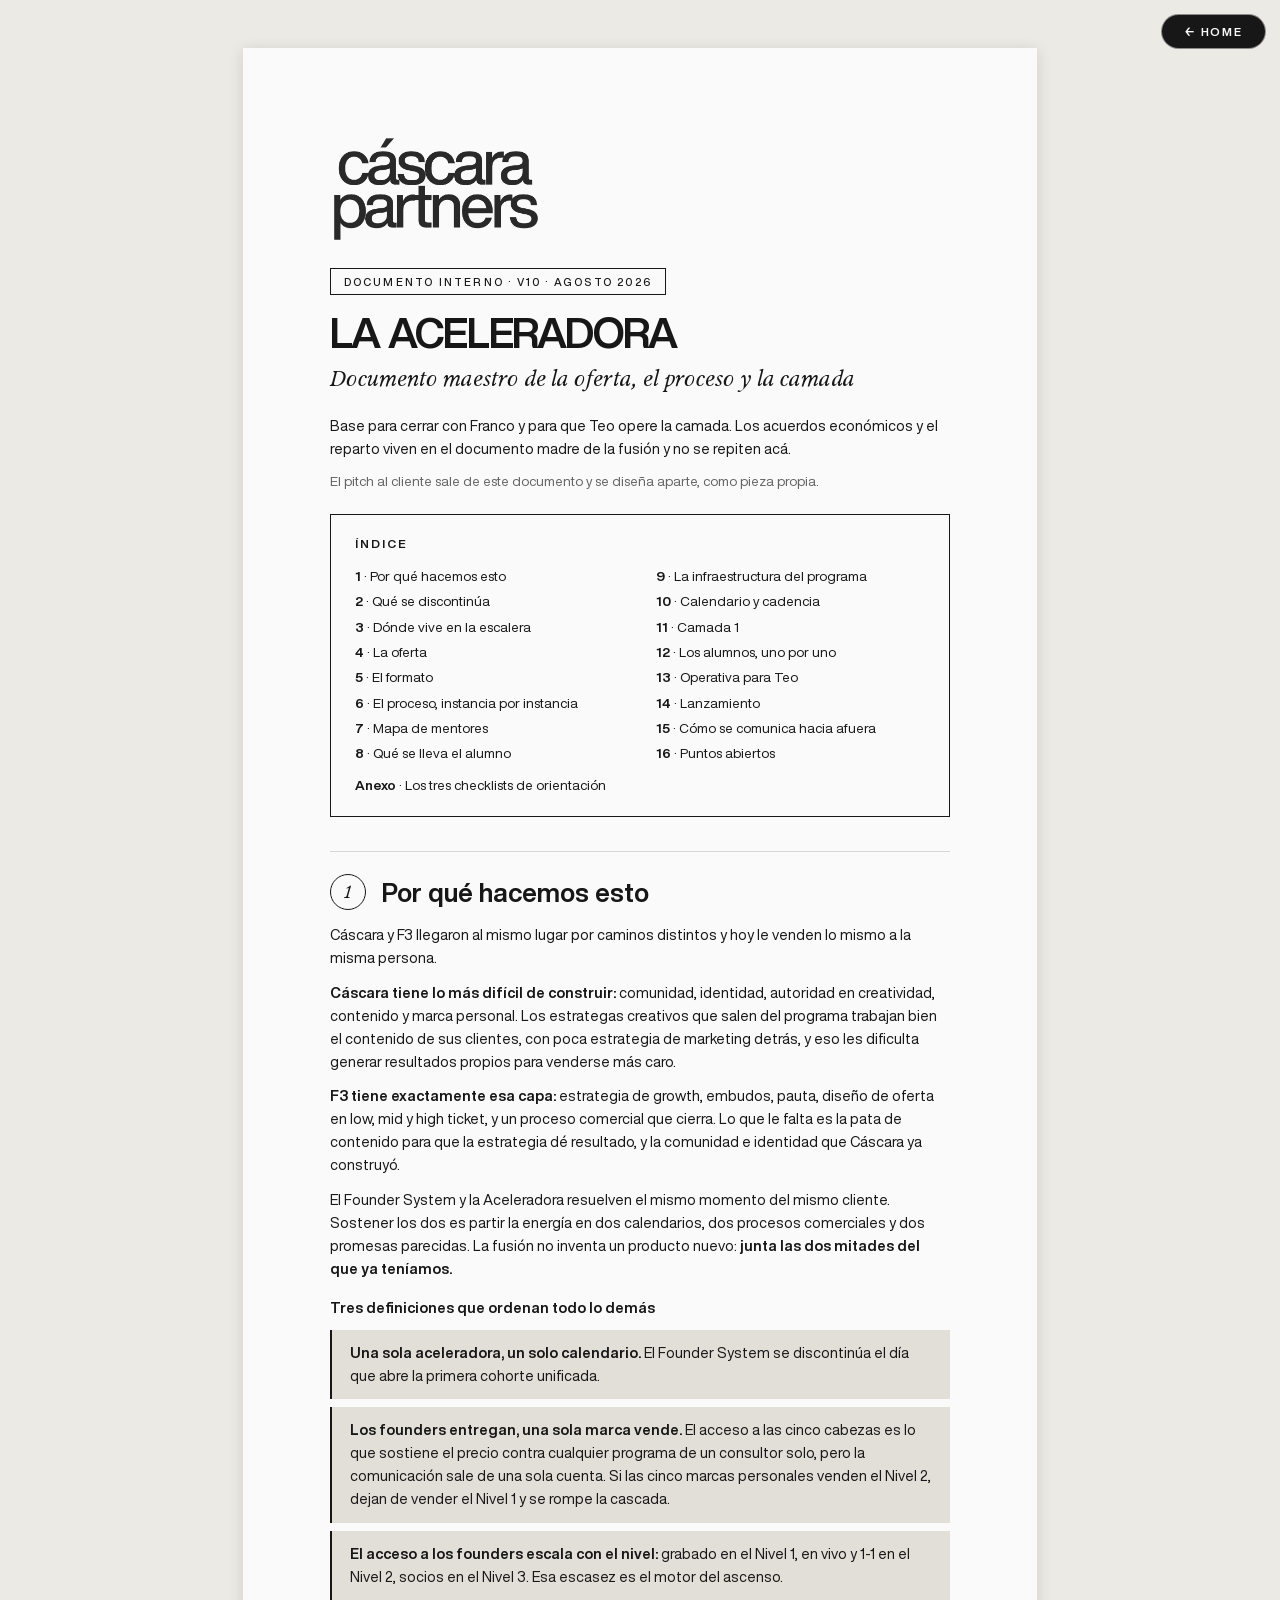
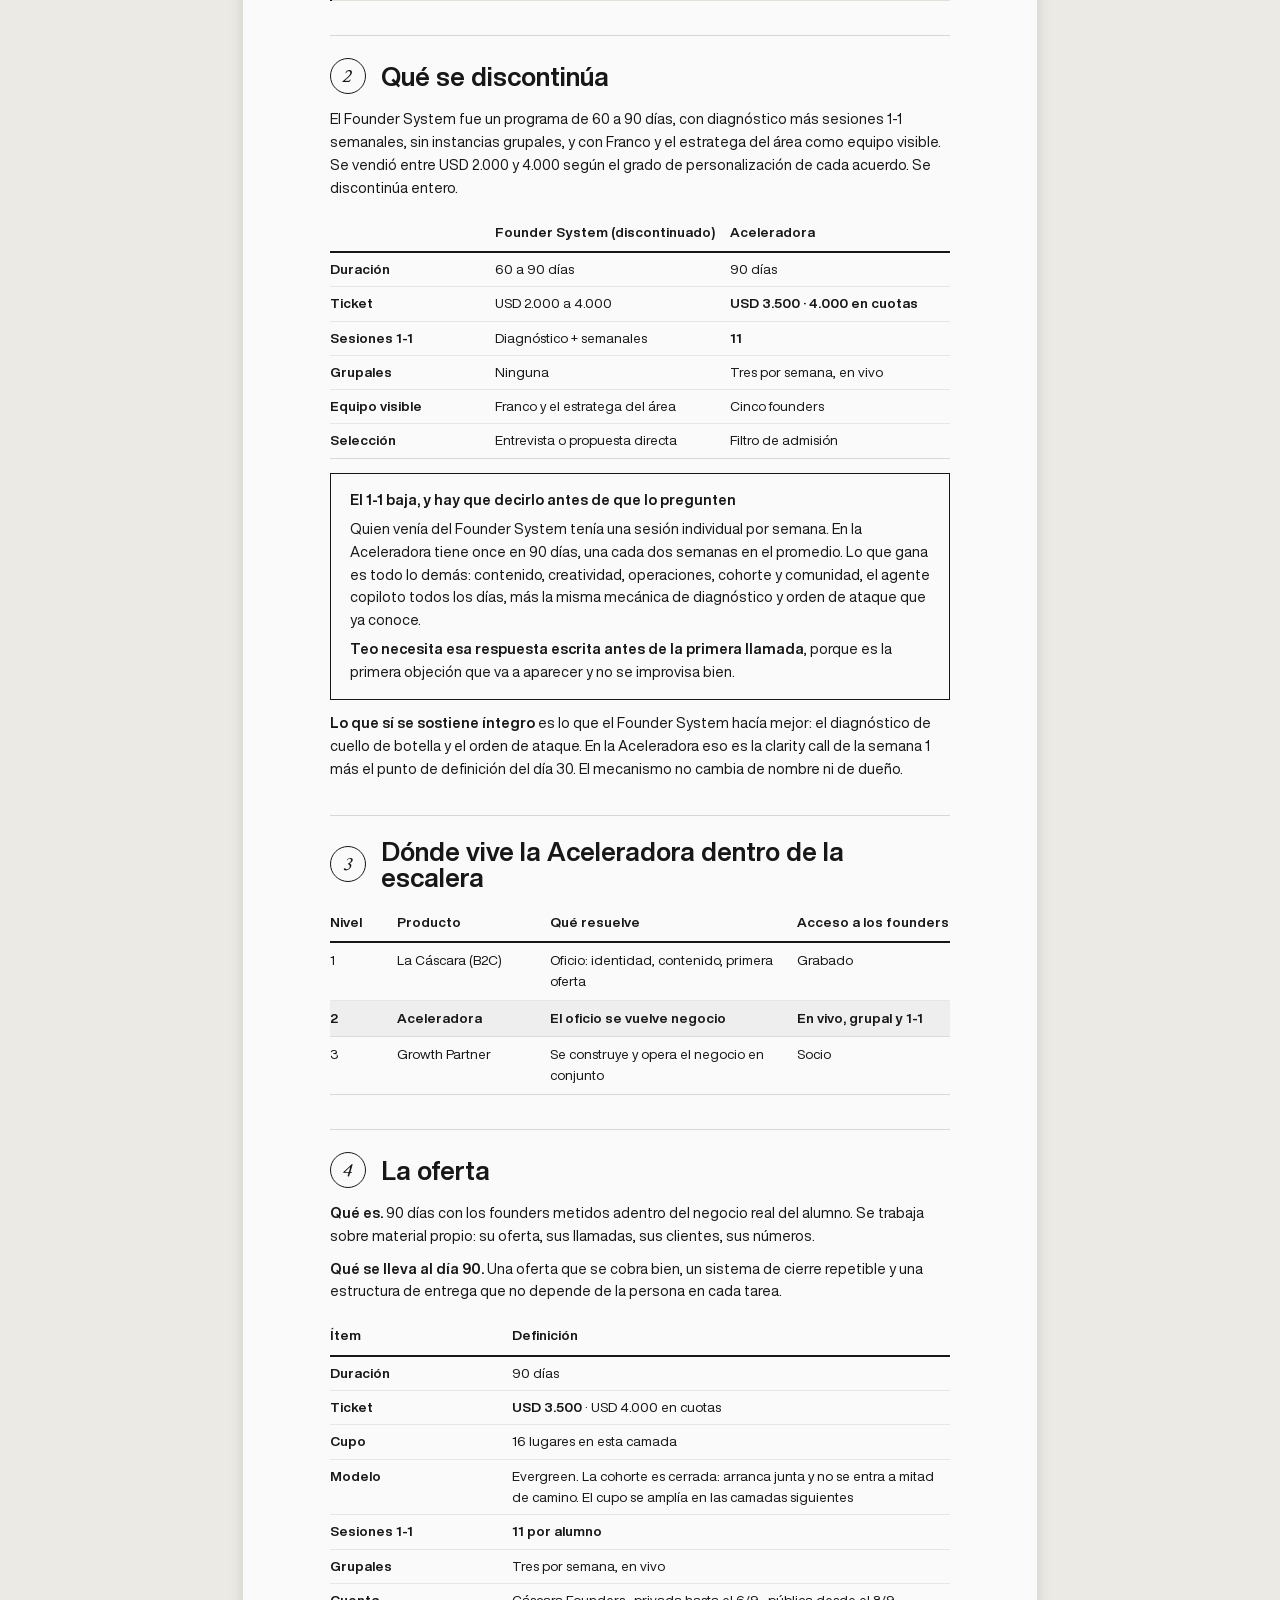
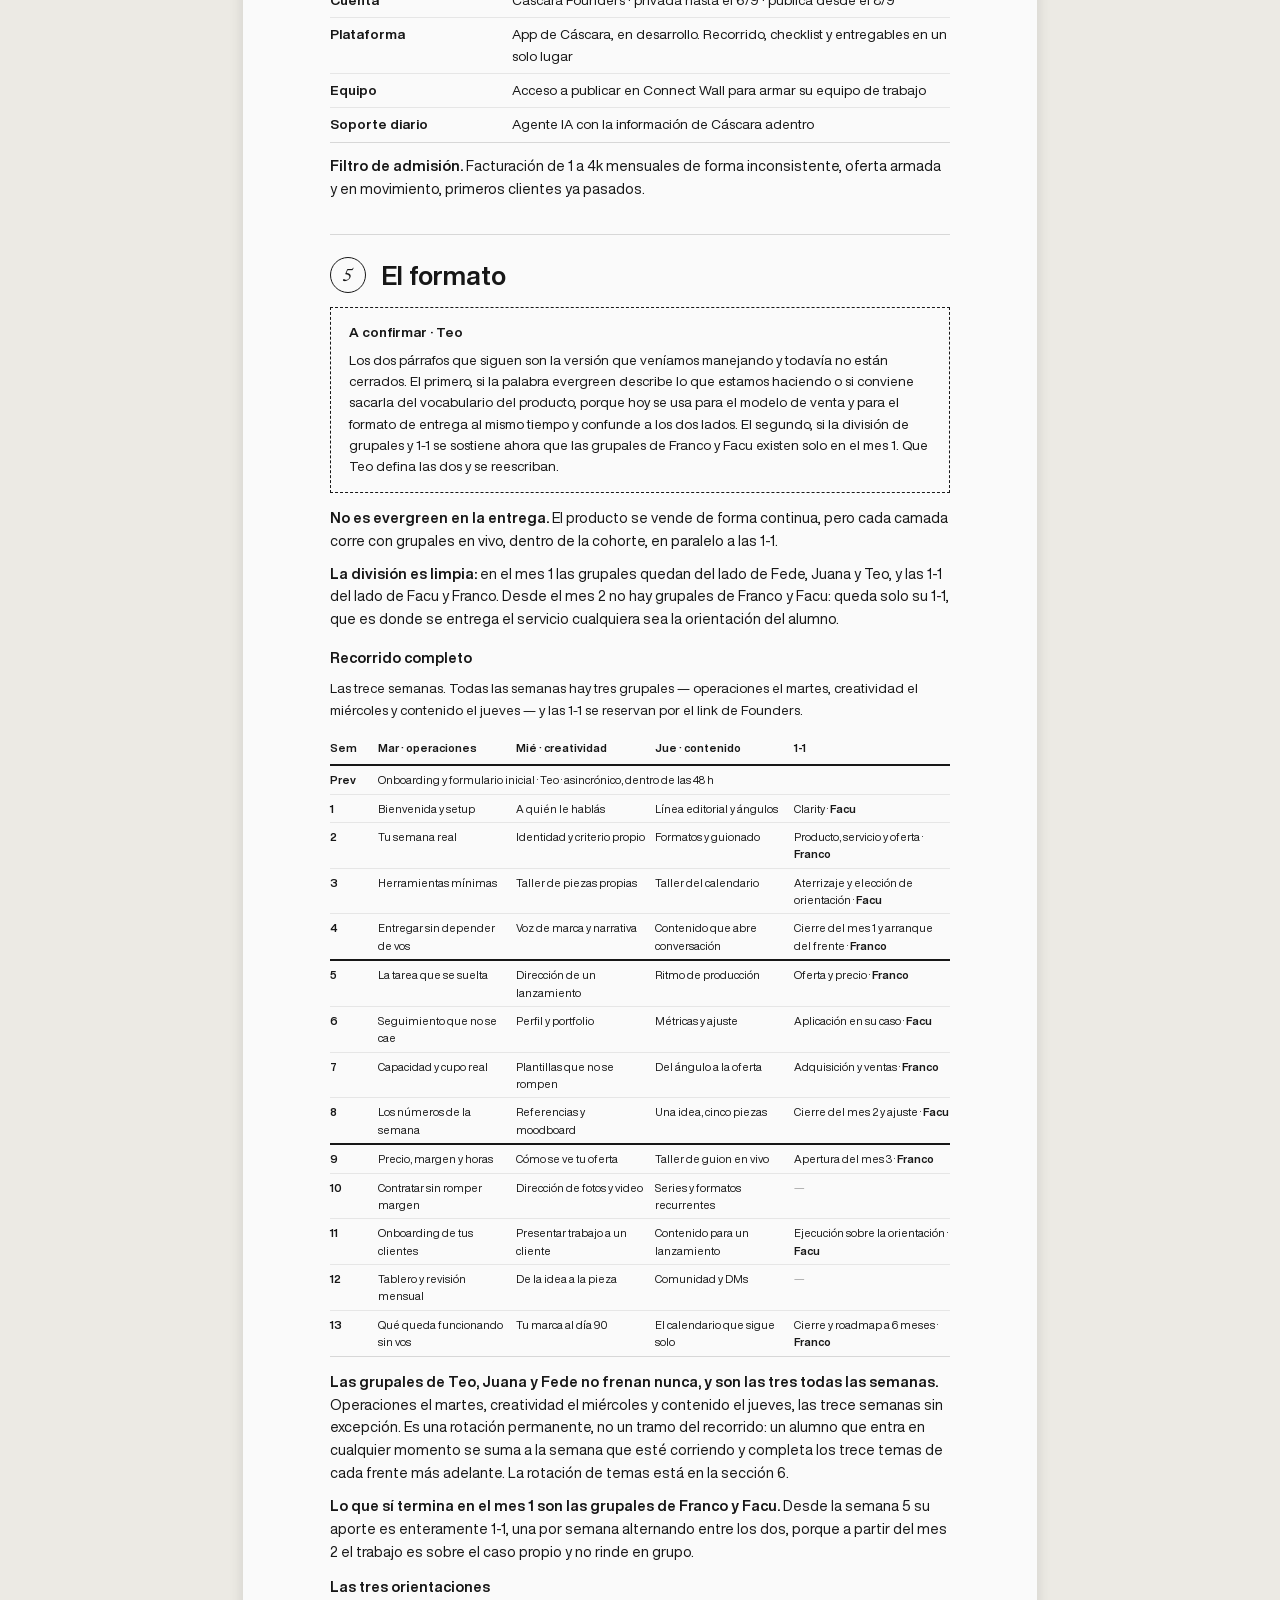
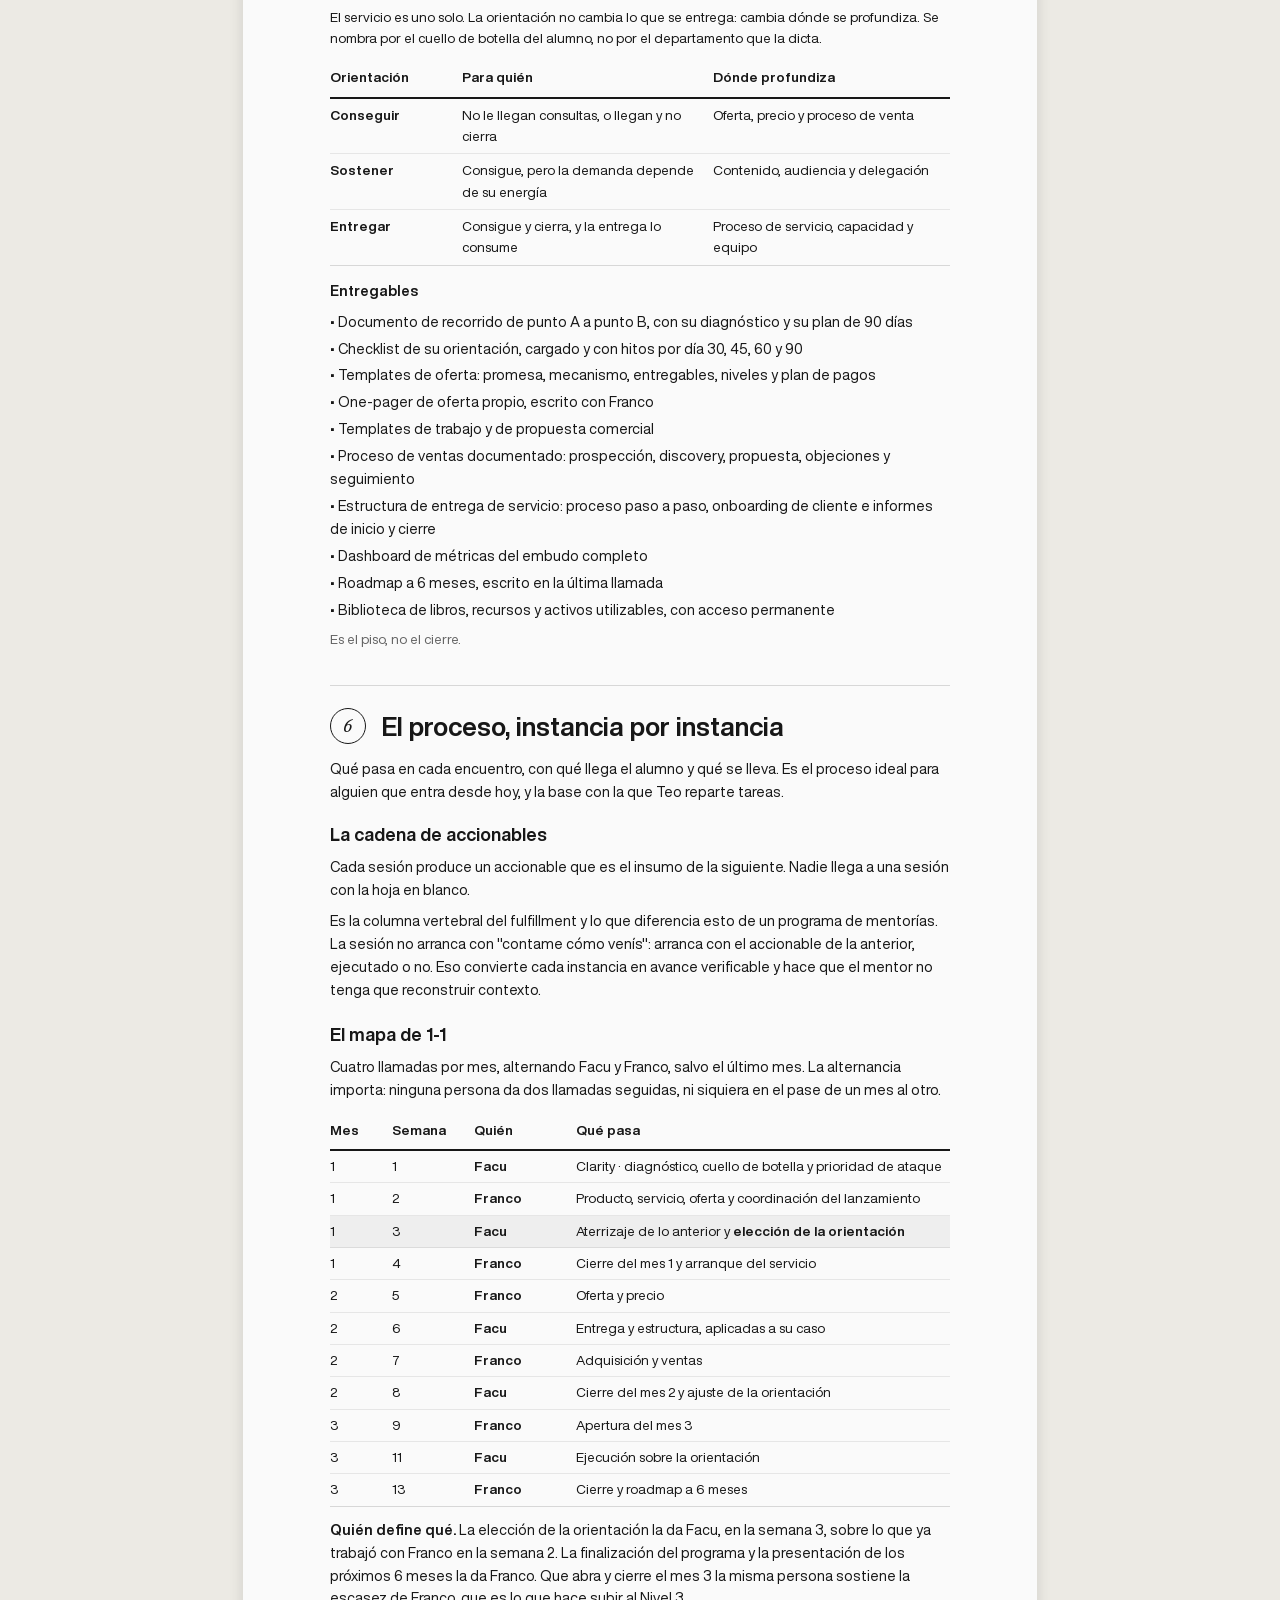
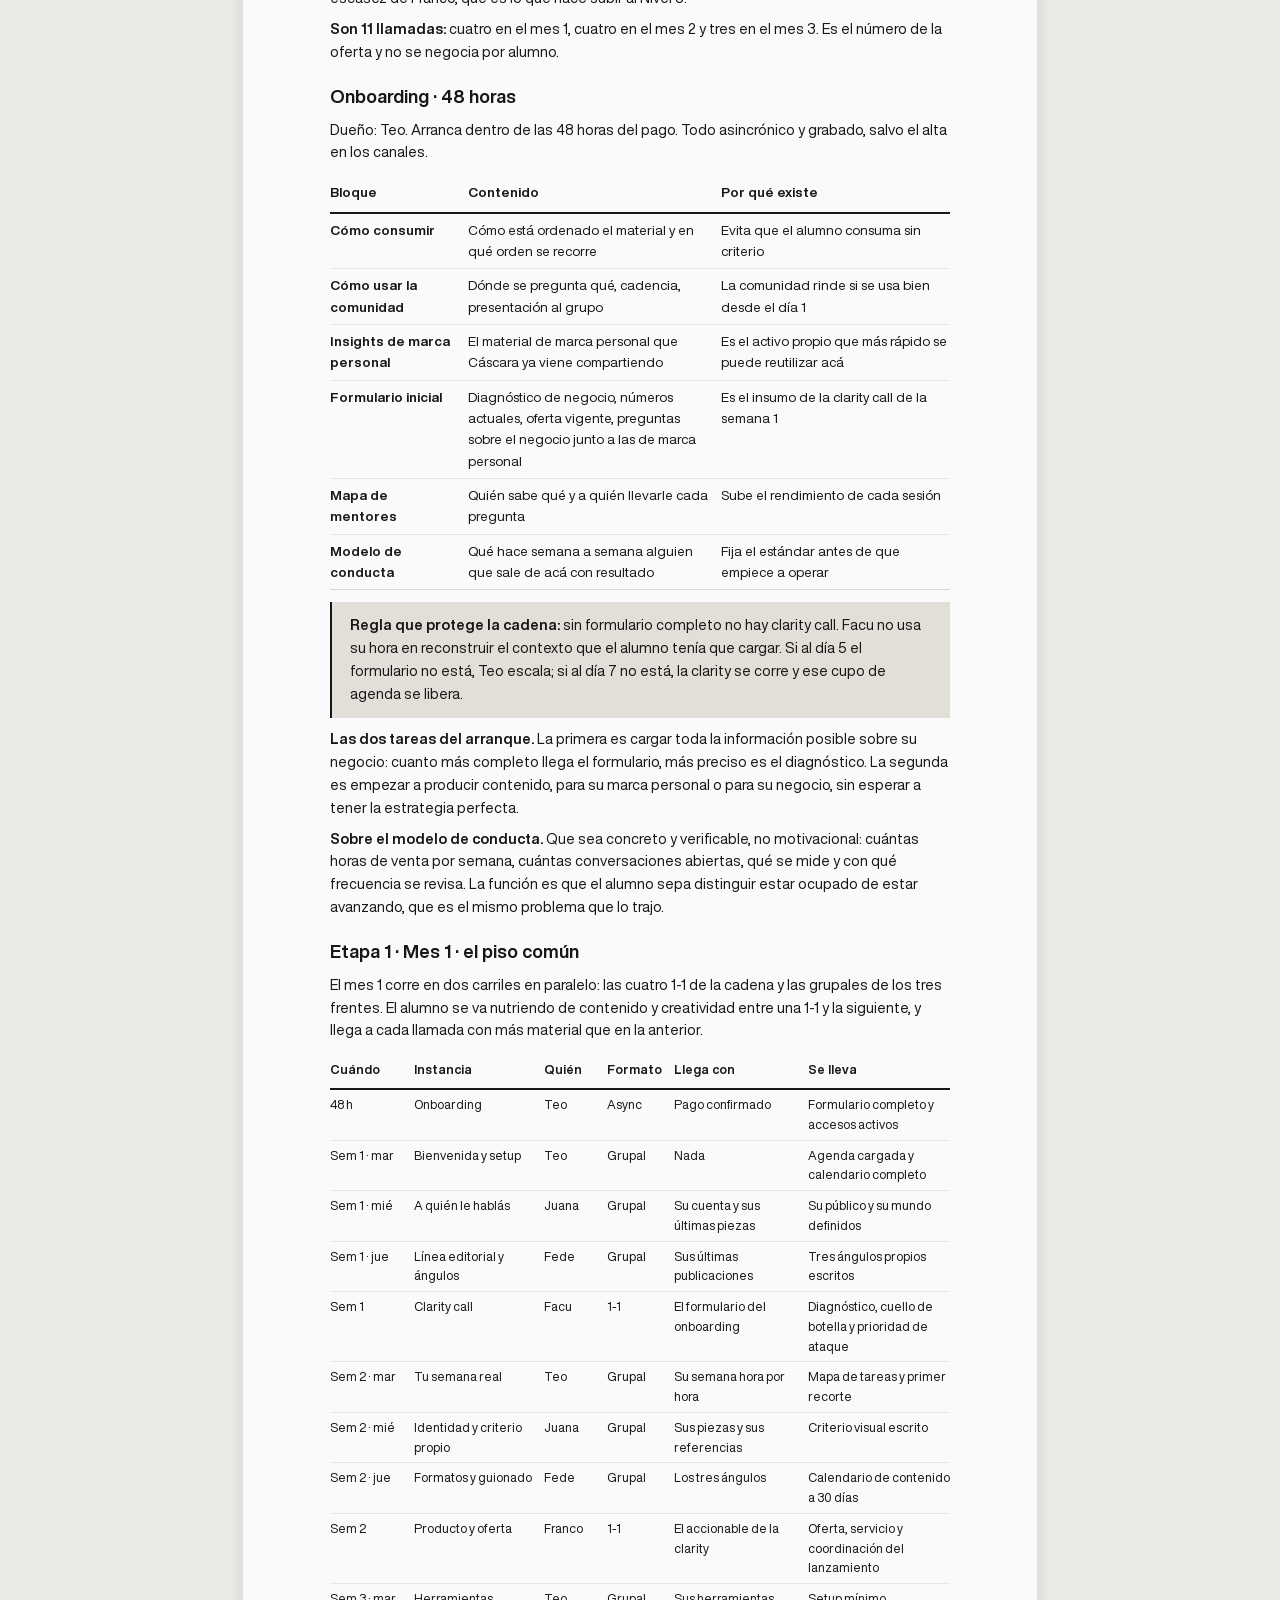
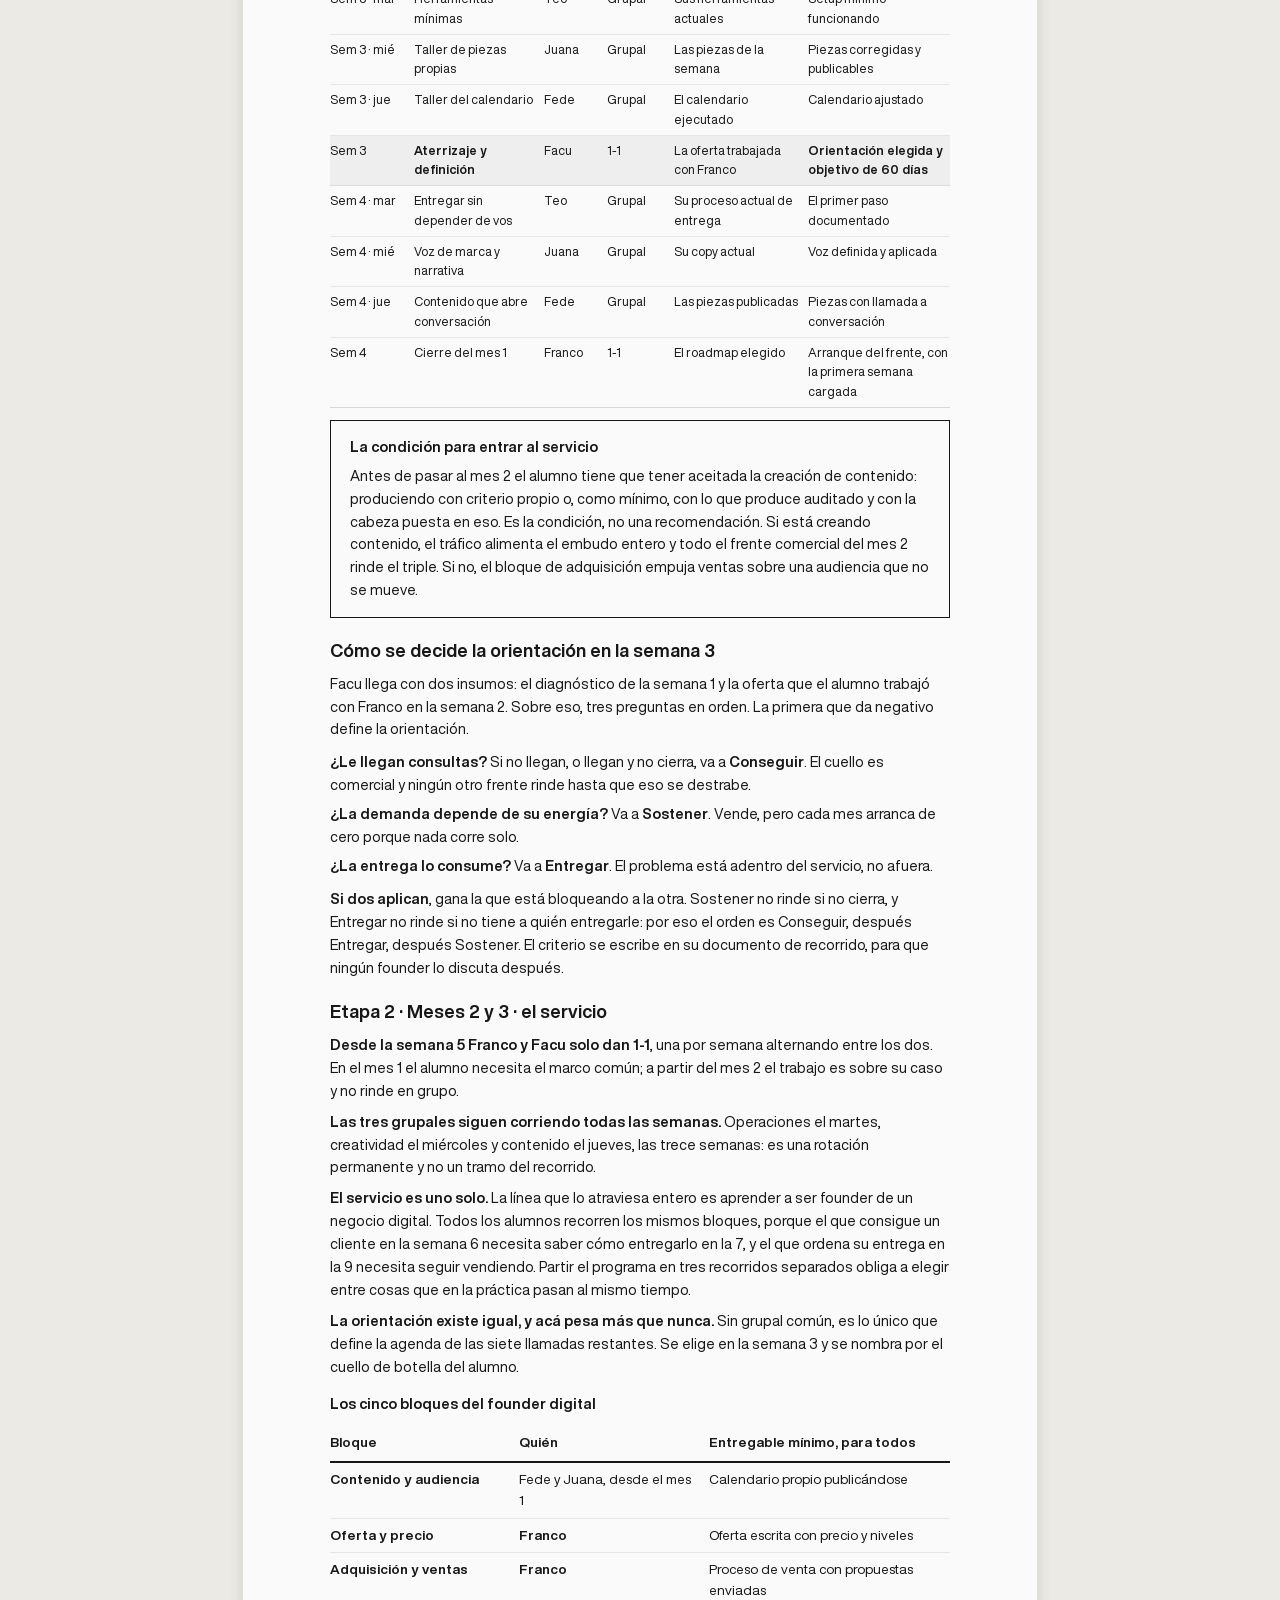
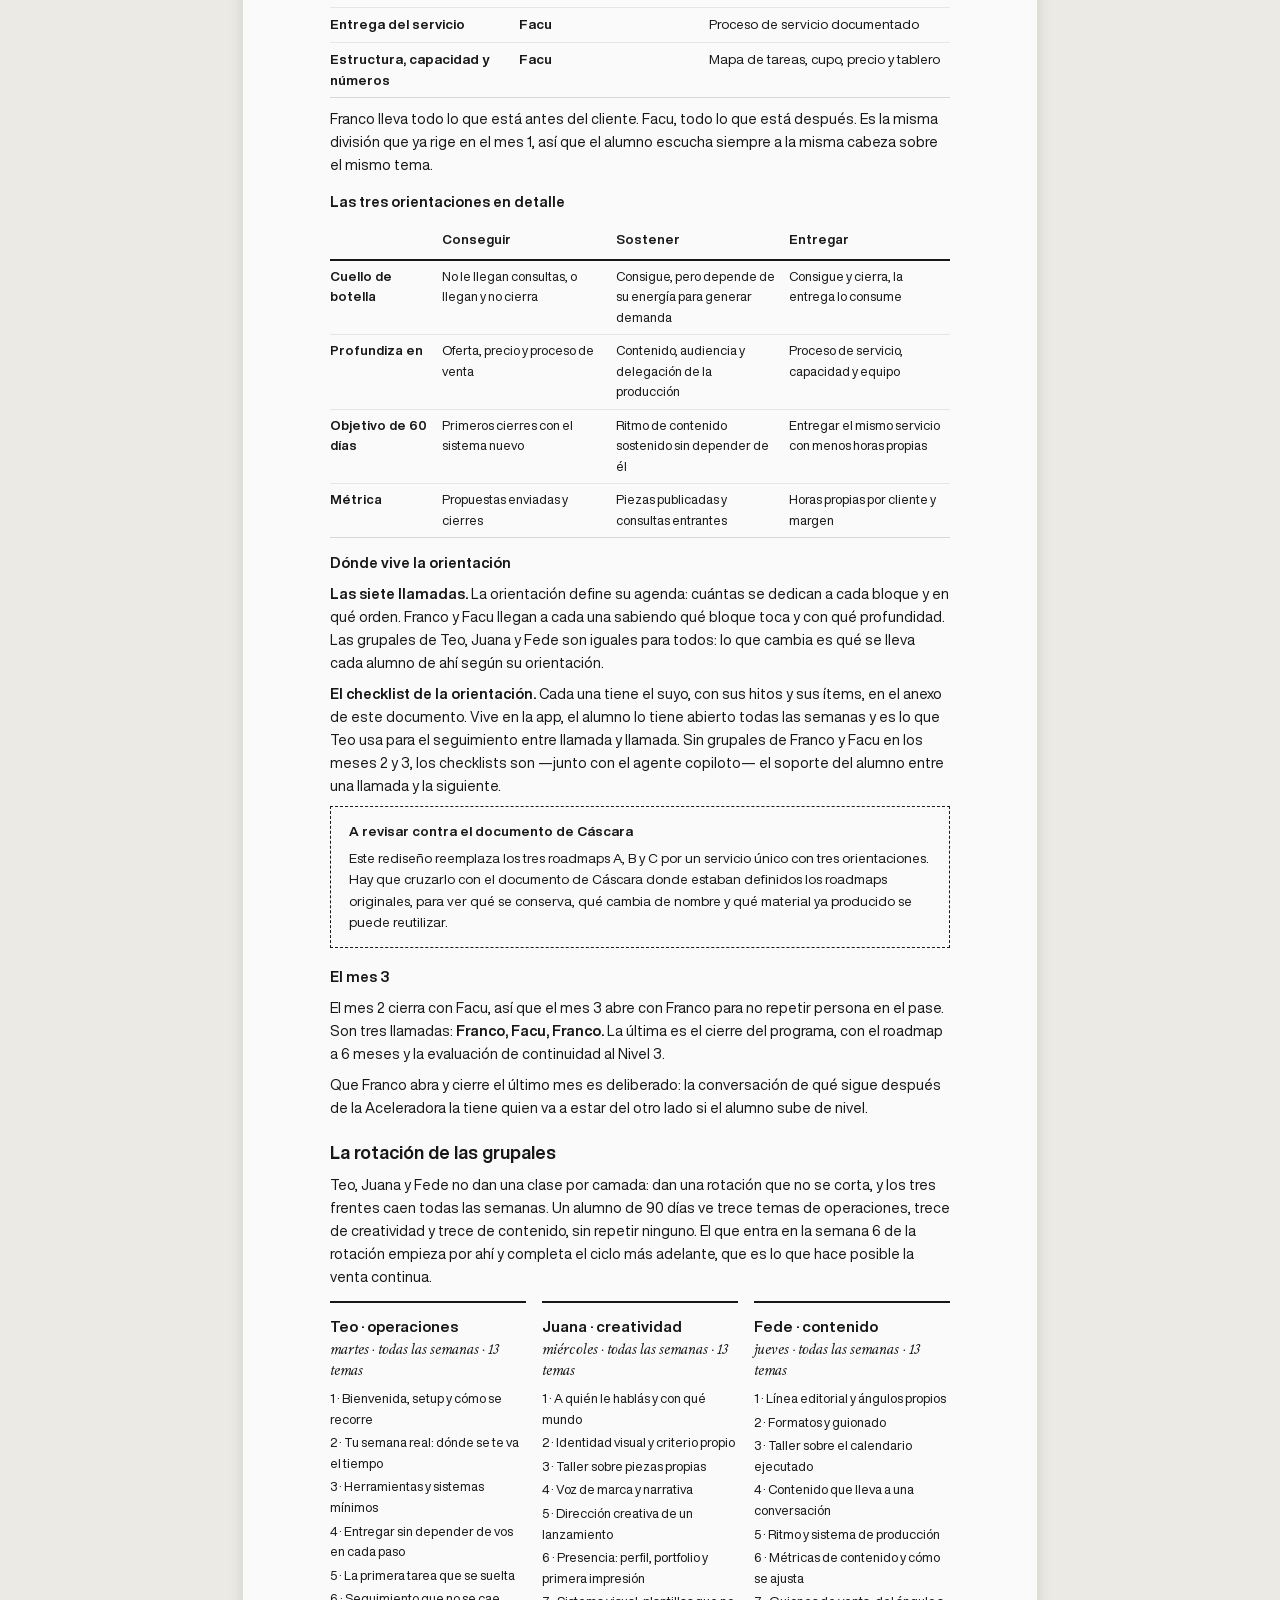
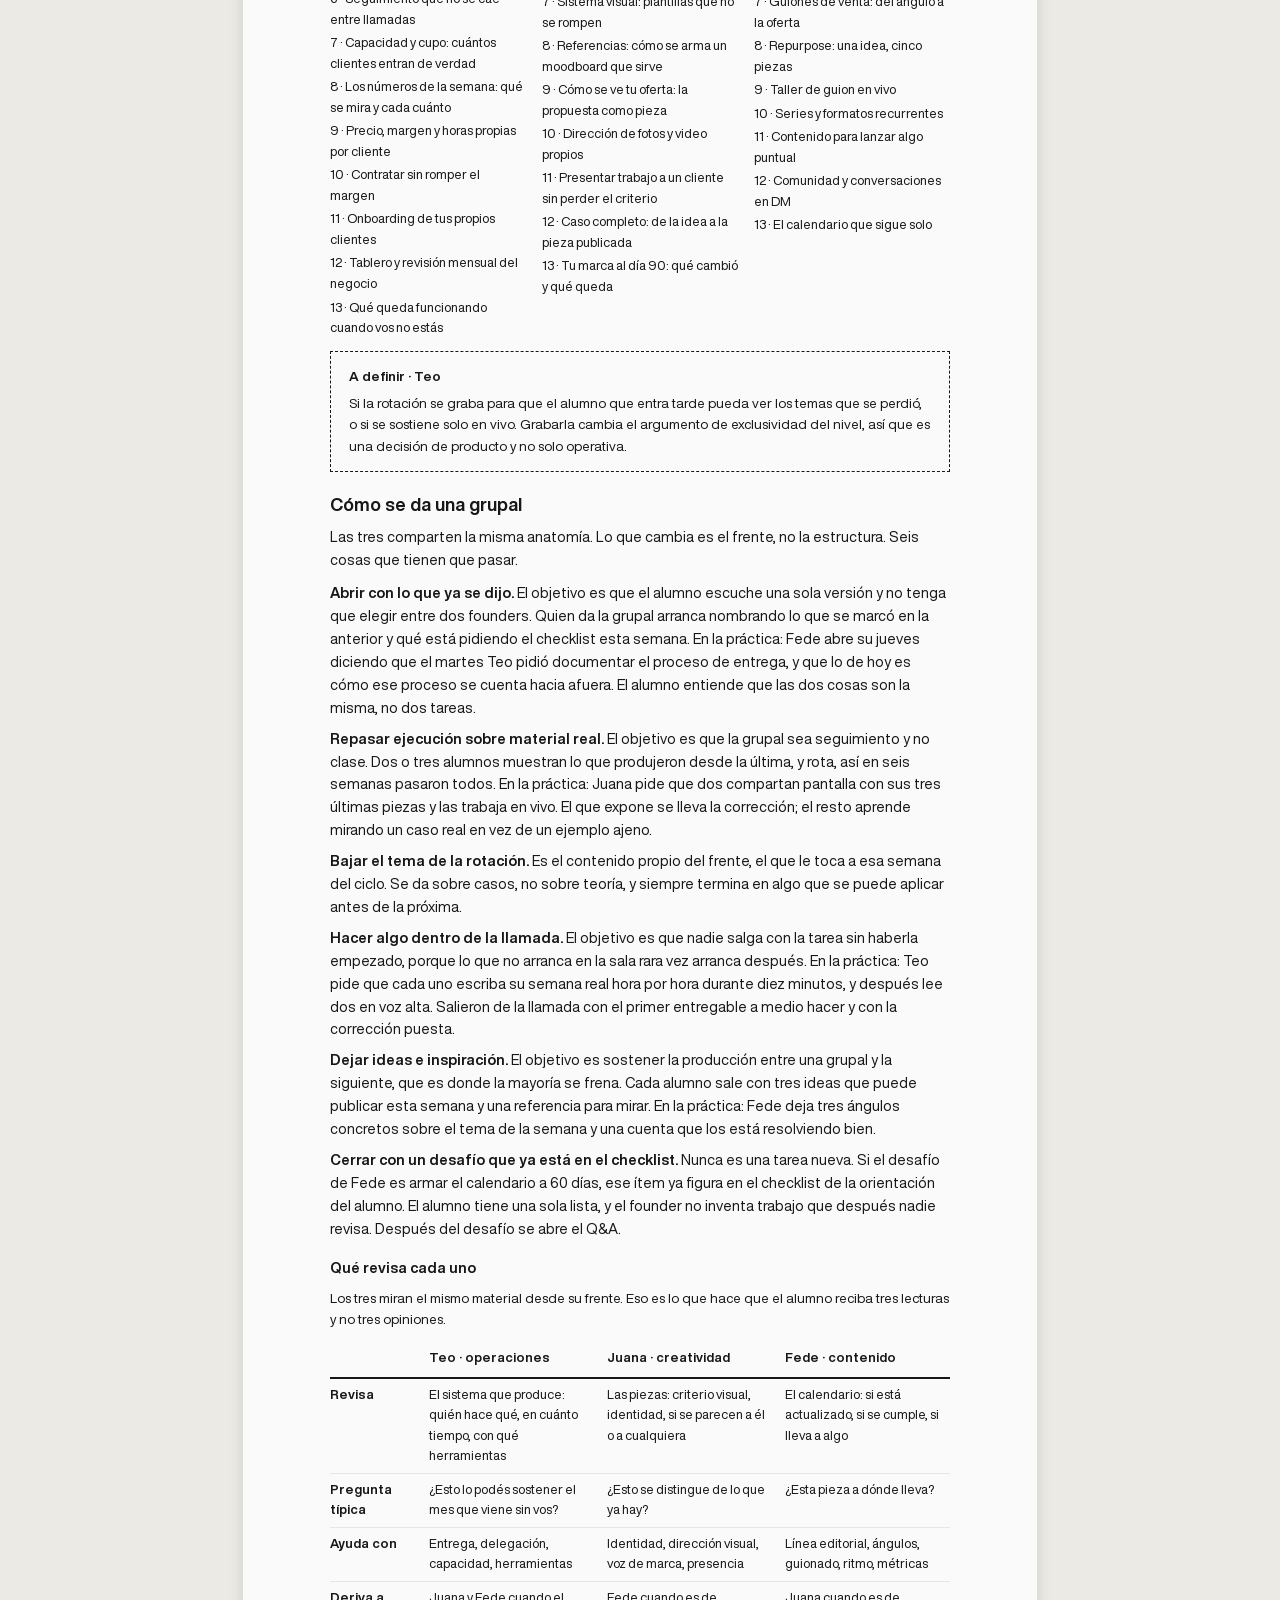
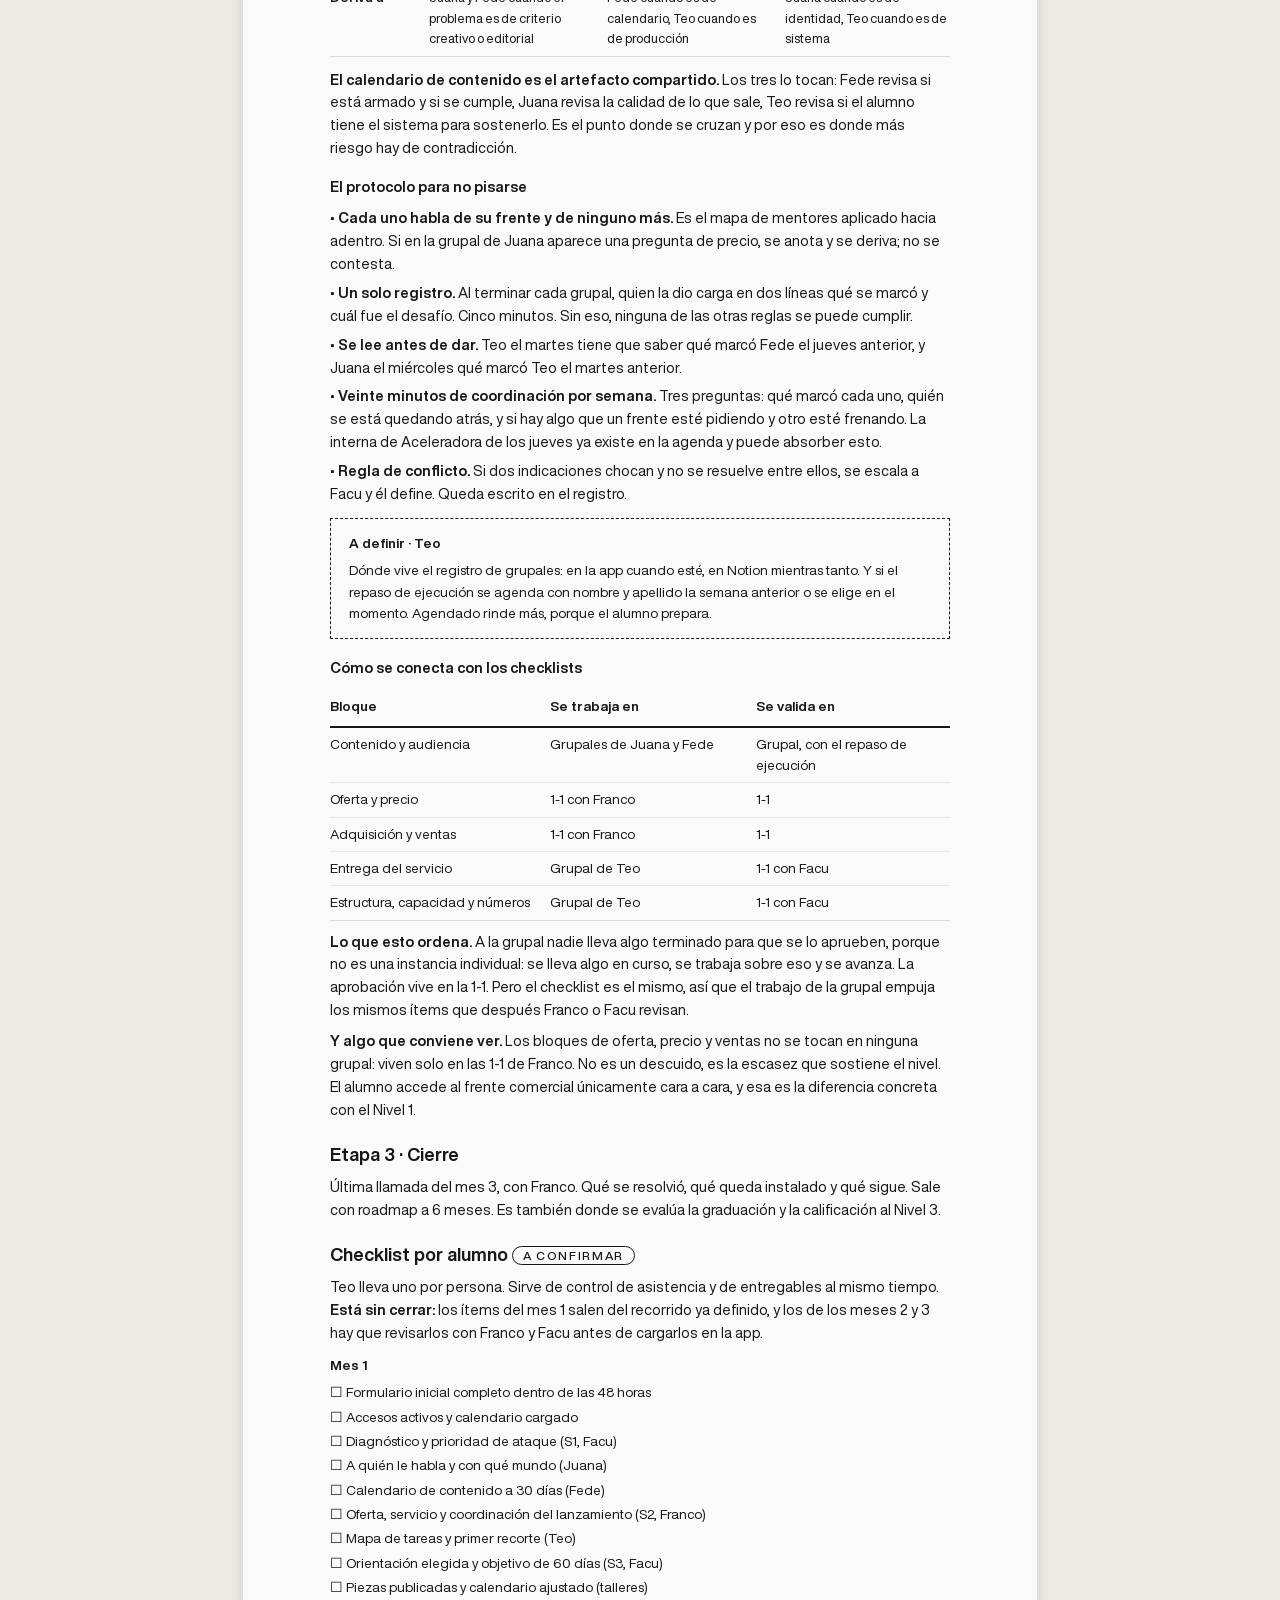
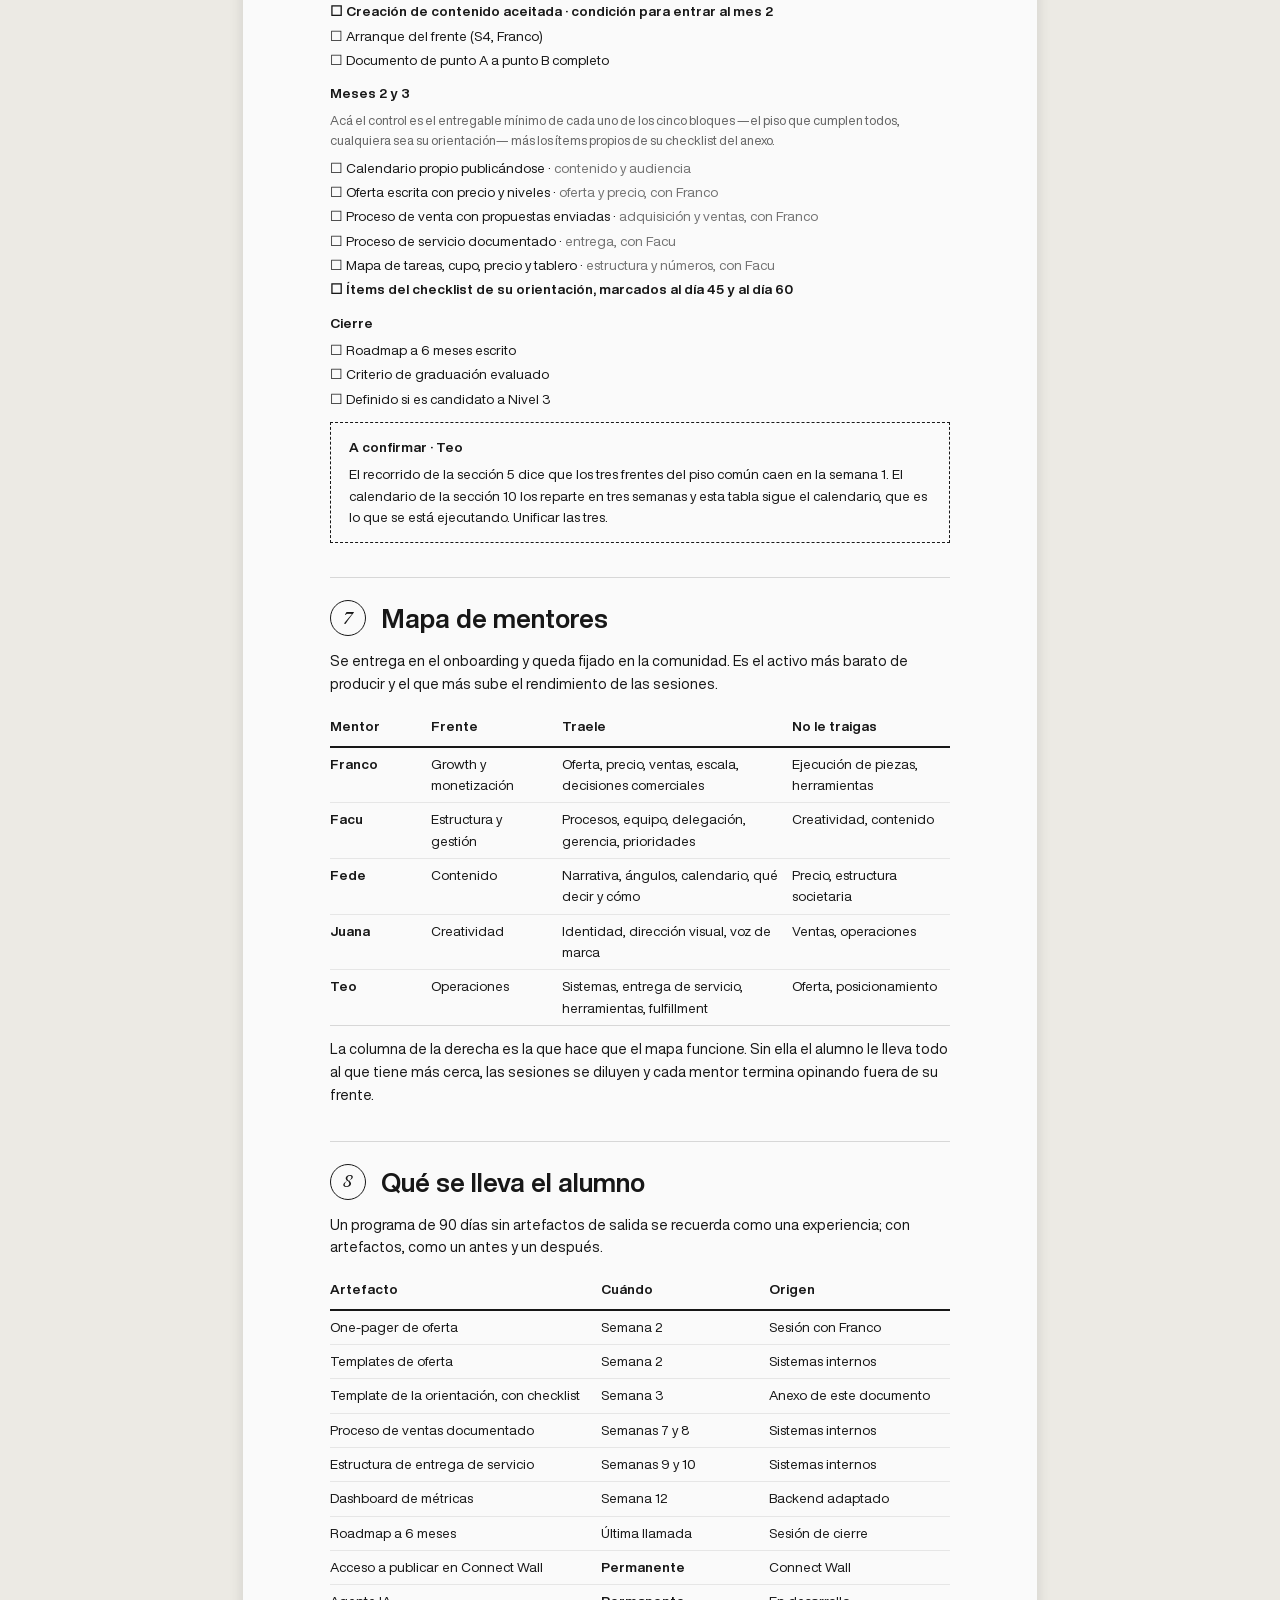
==== commit ea6a1aec: "Pasar todo el set a Cáscara Partners y sumar la oferta al cliente El cambio de piel: se va el sistem" ====
--- a/informe.html
+++ b/informe.html
@@ -3,9 +3,10 @@
 <head>
 <meta charset="utf-8">
 <meta name="viewport" content="width=device-width, initial-scale=1">
-<title>Aceleradora Cáscara · Documento maestro v10</title>
-<meta name="description" content="Documento maestro de la Aceleradora Cáscara: la oferta, el proceso, la camada y el lanzamiento. 16 secciones más el anexo de los tres checklists.">
-<link rel="stylesheet" href="css/tokens.css">
+<title>Cáscara Partners · Documento maestro v10</title>
+<meta name="description" content="Documento maestro de la Aceleradora: la oferta, el proceso, la camada y el lanzamiento. 16 secciones más el anexo de los tres checklists.">
+<link rel="stylesheet" href="css/tokens-f3.css">
+<link rel="stylesheet" href="css/base.css">
 <link rel="stylesheet" href="css/informe.css">
 </head>
 <body>
@@ -20,8 +21,9 @@
         <div class="doc">
 
 
-  <div class="rp1"><span class="rp2"></span><span class="rp3">Documento interno de trabajo · Versión 10 · Agosto 2026</span></div>
-  <h1 class="rp4">Aceleradora Cáscara</h1>
+  <img class="rp1" src="assets/partners/wordmark-black.png" alt="cáscara partners">
+  <div class="rp2"><span class="rp3">Documento interno · v10 · Agosto 2026</span></div>
+  <h1 class="rp4">La Aceleradora</h1>
   <p class="rp5">Documento maestro de la oferta, el proceso y la camada</p>
   <p class="rp6">Base para cerrar con Franco y para que Teo opere la camada. Los acuerdos económicos y el reparto viven en el documento madre de la fusión y no se repiten acá.</p>
   <p class="rp7">El pitch al cliente sale de este documento y se diseña aparte, como pieza propia.</p>
@@ -163,66 +165,66 @@
 
     <h3 class="rp60">La cadena de accionables</h3>
     <p class="rp58">Cada sesión produce un accionable que es el insumo de la siguiente. Nadie llega a una sesión con la hoja en blanco.</p>
-    <p class="rp61">Es la columna vertebral del fulfillment y lo que diferencia esto de un programa de mentorías. La sesión no arranca con "contame cómo venís": arranca con el accionable de la anterior, ejecutado o no. Eso convierte cada instancia en avance verificable y hace que el mentor no tenga que reconstruir contexto.</p>
+    <p class="rp2">Es la columna vertebral del fulfillment y lo que diferencia esto de un programa de mentorías. La sesión no arranca con "contame cómo venís": arranca con el accionable de la anterior, ejecutado o no. Eso convierte cada instancia en avance verificable y hace que el mentor no tenga que reconstruir contexto.</p>
 
     <h3 class="rp60">El mapa de 1-1</h3>
     <p class="rp6">Cuatro llamadas por mes, alternando Facu y Franco, salvo el último mes. La alternancia importa: ninguna persona da dos llamadas seguidas, ni siquiera en el pase de un mes al otro.</p>
     <div class="rp39">
-      <div class="rp62"><span>Mes</span><span>Semana</span><span>Quién</span><span>Qué pasa</span></div>
-      <div class="rp63"><span>1</span><span>1</span><span class="rp11">Facu</span><span>Clarity · diagnóstico, cuello de botella y prioridad de ataque</span></div>
-      <div class="rp63"><span>1</span><span>2</span><span class="rp11">Franco</span><span>Producto, servicio, oferta y coordinación del lanzamiento</span></div>
-      <div class="rp64"><span>1</span><span>3</span><span class="rp11">Facu</span><span>Aterrizaje de lo anterior y <b class="rp11">elección de la orientación</b></span></div>
-      <div class="rp63"><span>1</span><span>4</span><span class="rp11">Franco</span><span>Cierre del mes 1 y arranque del servicio</span></div>
-      <div class="rp63"><span>2</span><span>5</span><span class="rp11">Franco</span><span>Oferta y precio</span></div>
-      <div class="rp63"><span>2</span><span>6</span><span class="rp11">Facu</span><span>Entrega y estructura, aplicadas a su caso</span></div>
-      <div class="rp63"><span>2</span><span>7</span><span class="rp11">Franco</span><span>Adquisición y ventas</span></div>
-      <div class="rp63"><span>2</span><span>8</span><span class="rp11">Facu</span><span>Cierre del mes 2 y ajuste de la orientación</span></div>
-      <div class="rp63"><span>3</span><span>9</span><span class="rp11">Franco</span><span>Apertura del mes 3</span></div>
-      <div class="rp63"><span>3</span><span>11</span><span class="rp11">Facu</span><span>Ejecución sobre la orientación</span></div>
-      <div class="rp65"><span>3</span><span>13</span><span class="rp11">Franco</span><span>Cierre y roadmap a 6 meses</span></div>
+      <div class="rp61"><span>Mes</span><span>Semana</span><span>Quién</span><span>Qué pasa</span></div>
+      <div class="rp62"><span>1</span><span>1</span><span class="rp11">Facu</span><span>Clarity · diagnóstico, cuello de botella y prioridad de ataque</span></div>
+      <div class="rp62"><span>1</span><span>2</span><span class="rp11">Franco</span><span>Producto, servicio, oferta y coordinación del lanzamiento</span></div>
+      <div class="rp63"><span>1</span><span>3</span><span class="rp11">Facu</span><span>Aterrizaje de lo anterior y <b class="rp11">elección de la orientación</b></span></div>
+      <div class="rp62"><span>1</span><span>4</span><span class="rp11">Franco</span><span>Cierre del mes 1 y arranque del servicio</span></div>
+      <div class="rp62"><span>2</span><span>5</span><span class="rp11">Franco</span><span>Oferta y precio</span></div>
+      <div class="rp62"><span>2</span><span>6</span><span class="rp11">Facu</span><span>Entrega y estructura, aplicadas a su caso</span></div>
+      <div class="rp62"><span>2</span><span>7</span><span class="rp11">Franco</span><span>Adquisición y ventas</span></div>
+      <div class="rp62"><span>2</span><span>8</span><span class="rp11">Facu</span><span>Cierre del mes 2 y ajuste de la orientación</span></div>
+      <div class="rp62"><span>3</span><span>9</span><span class="rp11">Franco</span><span>Apertura del mes 3</span></div>
+      <div class="rp62"><span>3</span><span>11</span><span class="rp11">Facu</span><span>Ejecución sobre la orientación</span></div>
+      <div class="rp64"><span>3</span><span>13</span><span class="rp11">Franco</span><span>Cierre y roadmap a 6 meses</span></div>
     </div>
     <p class="rp58"><b class="rp11">Quién define qué.</b> La elección de la orientación la da Facu, en la semana 3, sobre lo que ya trabajó con Franco en la semana 2. La finalización del programa y la presentación de los próximos 6 meses la da Franco. Que abra y cierre el mes 3 la misma persona sostiene la escasez de Franco, que es lo que hace subir al Nivel 3.</p>
-    <p class="rp61"><b class="rp11">Son 11 llamadas:</b> cuatro en el mes 1, cuatro en el mes 2 y tres en el mes 3. Es el número de la oferta y no se negocia por alumno.</p>
+    <p class="rp2"><b class="rp11">Son 11 llamadas:</b> cuatro en el mes 1, cuatro en el mes 2 y tres en el mes 3. Es el número de la oferta y no se negocia por alumno.</p>
 
     <h3 class="rp60">Onboarding · 48 horas</h3>
     <p class="rp6">Dueño: Teo. Arranca dentro de las 48 horas del pago. Todo asincrónico y grabado, salvo el alta en los canales.</p>
     <div class="rp39">
-      <div class="rp66"><span>Bloque</span><span>Contenido</span><span>Por qué existe</span></div>
-      <div class="rp67"><span class="rp11">Cómo consumir</span><span>Cómo está ordenado el material y en qué orden se recorre</span><span>Evita que el alumno consuma sin criterio</span></div>
-      <div class="rp67"><span class="rp11">Cómo usar la comunidad</span><span>Dónde se pregunta qué, cadencia, presentación al grupo</span><span>La comunidad rinde si se usa bien desde el día 1</span></div>
-      <div class="rp67"><span class="rp11">Insights de marca personal</span><span>El material de marca personal que Cáscara ya viene compartiendo</span><span>Es el activo propio que más rápido se puede reutilizar acá</span></div>
-      <div class="rp67"><span class="rp11">Formulario inicial</span><span>Diagnóstico de negocio, números actuales, oferta vigente, preguntas sobre el negocio junto a las de marca personal</span><span>Es el insumo de la clarity call de la semana 1</span></div>
-      <div class="rp67"><span class="rp11">Mapa de mentores</span><span>Quién sabe qué y a quién llevarle cada pregunta</span><span>Sube el rendimiento de cada sesión</span></div>
-      <div class="rp68"><span class="rp11">Modelo de conducta</span><span>Qué hace semana a semana alguien que sale de acá con resultado</span><span>Fija el estándar antes de que empiece a operar</span></div>
-    </div>
-    <div class="rp69"><b class="rp11">Regla que protege la cadena:</b> sin formulario completo no hay clarity call. Facu no usa su hora en reconstruir el contexto que el alumno tenía que cargar. Si al día 5 el formulario no está, Teo escala; si al día 7 no está, la clarity se corre y ese cupo de agenda se libera.</div>
+      <div class="rp65"><span>Bloque</span><span>Contenido</span><span>Por qué existe</span></div>
+      <div class="rp66"><span class="rp11">Cómo consumir</span><span>Cómo está ordenado el material y en qué orden se recorre</span><span>Evita que el alumno consuma sin criterio</span></div>
+      <div class="rp66"><span class="rp11">Cómo usar la comunidad</span><span>Dónde se pregunta qué, cadencia, presentación al grupo</span><span>La comunidad rinde si se usa bien desde el día 1</span></div>
+      <div class="rp66"><span class="rp11">Insights de marca personal</span><span>El material de marca personal que Cáscara ya viene compartiendo</span><span>Es el activo propio que más rápido se puede reutilizar acá</span></div>
+      <div class="rp66"><span class="rp11">Formulario inicial</span><span>Diagnóstico de negocio, números actuales, oferta vigente, preguntas sobre el negocio junto a las de marca personal</span><span>Es el insumo de la clarity call de la semana 1</span></div>
+      <div class="rp66"><span class="rp11">Mapa de mentores</span><span>Quién sabe qué y a quién llevarle cada pregunta</span><span>Sube el rendimiento de cada sesión</span></div>
+      <div class="rp67"><span class="rp11">Modelo de conducta</span><span>Qué hace semana a semana alguien que sale de acá con resultado</span><span>Fija el estándar antes de que empiece a operar</span></div>
+    </div>
+    <div class="rp68"><b class="rp11">Regla que protege la cadena:</b> sin formulario completo no hay clarity call. Facu no usa su hora en reconstruir el contexto que el alumno tenía que cargar. Si al día 5 el formulario no está, Teo escala; si al día 7 no está, la clarity se corre y ese cupo de agenda se libera.</div>
     <p class="rp58"><b class="rp11">Las dos tareas del arranque.</b> La primera es cargar toda la información posible sobre su negocio: cuanto más completo llega el formulario, más preciso es el diagnóstico. La segunda es empezar a producir contenido, para su marca personal o para su negocio, sin esperar a tener la estrategia perfecta.</p>
-    <p class="rp61"><b class="rp11">Sobre el modelo de conducta.</b> Que sea concreto y verificable, no motivacional: cuántas horas de venta por semana, cuántas conversaciones abiertas, qué se mide y con qué frecuencia se revisa. La función es que el alumno sepa distinguir estar ocupado de estar avanzando, que es el mismo problema que lo trajo.</p>
+    <p class="rp2"><b class="rp11">Sobre el modelo de conducta.</b> Que sea concreto y verificable, no motivacional: cuántas horas de venta por semana, cuántas conversaciones abiertas, qué se mide y con qué frecuencia se revisa. La función es que el alumno sepa distinguir estar ocupado de estar avanzando, que es el mismo problema que lo trajo.</p>
 
     <h3 class="rp60">Etapa 1 · Mes 1 · el piso común</h3>
     <p class="rp6">El mes 1 corre en dos carriles en paralelo: las cuatro 1-1 de la cadena y las grupales de los tres frentes. El alumno se va nutriendo de contenido y creatividad entre una 1-1 y la siguiente, y llega a cada llamada con más material que en la anterior.</p>
-    <div class="rp70">
-      <div class="rp71"><span>Cuándo</span><span>Instancia</span><span>Quién</span><span>Formato</span><span>Llega con</span><span>Se lleva</span></div>
-      <div class="rp72"><span>48 h</span><span>Onboarding</span><span>Teo</span><span>Async</span><span>Pago confirmado</span><span>Formulario completo y accesos activos</span></div>
-      <div class="rp72"><span>Sem 1 · mar</span><span>Bienvenida y setup</span><span>Teo</span><span>Grupal</span><span>Nada</span><span>Agenda cargada y calendario completo</span></div>
-      <div class="rp72"><span>Sem 1 · mié</span><span>A quién le hablás</span><span>Juana</span><span>Grupal</span><span>Su cuenta y sus últimas piezas</span><span>Su público y su mundo definidos</span></div>
-      <div class="rp72"><span>Sem 1 · jue</span><span>Línea editorial y ángulos</span><span>Fede</span><span>Grupal</span><span>Sus últimas publicaciones</span><span>Tres ángulos propios escritos</span></div>
-      <div class="rp72"><span>Sem 1</span><span>Clarity call</span><span>Facu</span><span>1-1</span><span>El formulario del onboarding</span><span>Diagnóstico, cuello de botella y prioridad de ataque</span></div>
-      <div class="rp72"><span>Sem 2 · mar</span><span>Tu semana real</span><span>Teo</span><span>Grupal</span><span>Su semana hora por hora</span><span>Mapa de tareas y primer recorte</span></div>
-      <div class="rp72"><span>Sem 2 · mié</span><span>Identidad y criterio propio</span><span>Juana</span><span>Grupal</span><span>Sus piezas y sus referencias</span><span>Criterio visual escrito</span></div>
-      <div class="rp72"><span>Sem 2 · jue</span><span>Formatos y guionado</span><span>Fede</span><span>Grupal</span><span>Los tres ángulos</span><span>Calendario de contenido a 30 días</span></div>
-      <div class="rp72"><span>Sem 2</span><span>Producto y oferta</span><span>Franco</span><span>1-1</span><span>El accionable de la clarity</span><span>Oferta, servicio y coordinación del lanzamiento</span></div>
-      <div class="rp72"><span>Sem 3 · mar</span><span>Herramientas mínimas</span><span>Teo</span><span>Grupal</span><span>Sus herramientas actuales</span><span>Setup mínimo funcionando</span></div>
-      <div class="rp72"><span>Sem 3 · mié</span><span>Taller de piezas propias</span><span>Juana</span><span>Grupal</span><span>Las piezas de la semana</span><span>Piezas corregidas y publicables</span></div>
-      <div class="rp72"><span>Sem 3 · jue</span><span>Taller del calendario</span><span>Fede</span><span>Grupal</span><span>El calendario ejecutado</span><span>Calendario ajustado</span></div>
-      <div class="rp73"><span>Sem 3</span><span class="rp11">Aterrizaje y definición</span><span>Facu</span><span>1-1</span><span>La oferta trabajada con Franco</span><span class="rp11">Orientación elegida y objetivo de 60 días</span></div>
-      <div class="rp72"><span>Sem 4 · mar</span><span>Entregar sin depender de vos</span><span>Teo</span><span>Grupal</span><span>Su proceso actual de entrega</span><span>El primer paso documentado</span></div>
-      <div class="rp72"><span>Sem 4 · mié</span><span>Voz de marca y narrativa</span><span>Juana</span><span>Grupal</span><span>Su copy actual</span><span>Voz definida y aplicada</span></div>
-      <div class="rp72"><span>Sem 4 · jue</span><span>Contenido que abre conversación</span><span>Fede</span><span>Grupal</span><span>Las piezas publicadas</span><span>Piezas con llamada a conversación</span></div>
-      <div class="rp74"><span>Sem 4</span><span>Cierre del mes 1</span><span>Franco</span><span>1-1</span><span>El roadmap elegido</span><span>Arranque del frente, con la primera semana cargada</span></div>
-
-    </div>
-    <div class="rp75">
+    <div class="rp69">
+      <div class="rp70"><span>Cuándo</span><span>Instancia</span><span>Quién</span><span>Formato</span><span>Llega con</span><span>Se lleva</span></div>
+      <div class="rp71"><span>48 h</span><span>Onboarding</span><span>Teo</span><span>Async</span><span>Pago confirmado</span><span>Formulario completo y accesos activos</span></div>
+      <div class="rp71"><span>Sem 1 · mar</span><span>Bienvenida y setup</span><span>Teo</span><span>Grupal</span><span>Nada</span><span>Agenda cargada y calendario completo</span></div>
+      <div class="rp71"><span>Sem 1 · mié</span><span>A quién le hablás</span><span>Juana</span><span>Grupal</span><span>Su cuenta y sus últimas piezas</span><span>Su público y su mundo definidos</span></div>
+      <div class="rp71"><span>Sem 1 · jue</span><span>Línea editorial y ángulos</span><span>Fede</span><span>Grupal</span><span>Sus últimas publicaciones</span><span>Tres ángulos propios escritos</span></div>
+      <div class="rp71"><span>Sem 1</span><span>Clarity call</span><span>Facu</span><span>1-1</span><span>El formulario del onboarding</span><span>Diagnóstico, cuello de botella y prioridad de ataque</span></div>
+      <div class="rp71"><span>Sem 2 · mar</span><span>Tu semana real</span><span>Teo</span><span>Grupal</span><span>Su semana hora por hora</span><span>Mapa de tareas y primer recorte</span></div>
+      <div class="rp71"><span>Sem 2 · mié</span><span>Identidad y criterio propio</span><span>Juana</span><span>Grupal</span><span>Sus piezas y sus referencias</span><span>Criterio visual escrito</span></div>
+      <div class="rp71"><span>Sem 2 · jue</span><span>Formatos y guionado</span><span>Fede</span><span>Grupal</span><span>Los tres ángulos</span><span>Calendario de contenido a 30 días</span></div>
+      <div class="rp71"><span>Sem 2</span><span>Producto y oferta</span><span>Franco</span><span>1-1</span><span>El accionable de la clarity</span><span>Oferta, servicio y coordinación del lanzamiento</span></div>
+      <div class="rp71"><span>Sem 3 · mar</span><span>Herramientas mínimas</span><span>Teo</span><span>Grupal</span><span>Sus herramientas actuales</span><span>Setup mínimo funcionando</span></div>
+      <div class="rp71"><span>Sem 3 · mié</span><span>Taller de piezas propias</span><span>Juana</span><span>Grupal</span><span>Las piezas de la semana</span><span>Piezas corregidas y publicables</span></div>
+      <div class="rp71"><span>Sem 3 · jue</span><span>Taller del calendario</span><span>Fede</span><span>Grupal</span><span>El calendario ejecutado</span><span>Calendario ajustado</span></div>
+      <div class="rp72"><span>Sem 3</span><span class="rp11">Aterrizaje y definición</span><span>Facu</span><span>1-1</span><span>La oferta trabajada con Franco</span><span class="rp11">Orientación elegida y objetivo de 60 días</span></div>
+      <div class="rp71"><span>Sem 4 · mar</span><span>Entregar sin depender de vos</span><span>Teo</span><span>Grupal</span><span>Su proceso actual de entrega</span><span>El primer paso documentado</span></div>
+      <div class="rp71"><span>Sem 4 · mié</span><span>Voz de marca y narrativa</span><span>Juana</span><span>Grupal</span><span>Su copy actual</span><span>Voz definida y aplicada</span></div>
+      <div class="rp71"><span>Sem 4 · jue</span><span>Contenido que abre conversación</span><span>Fede</span><span>Grupal</span><span>Las piezas publicadas</span><span>Piezas con llamada a conversación</span></div>
+      <div class="rp73"><span>Sem 4</span><span>Cierre del mes 1</span><span>Franco</span><span>1-1</span><span>El roadmap elegido</span><span>Arranque del frente, con la primera semana cargada</span></div>
+
+    </div>
+    <div class="rp74">
       <p class="rp30">La condición para entrar al servicio</p>
       <p class="rp32">Antes de pasar al mes 2 el alumno tiene que tener aceitada la creación de contenido: produciendo con criterio propio o, como mínimo, con lo que produce auditado y con la cabeza puesta en eso. Es la condición, no una recomendación. Si está creando contenido, el tráfico alimenta el embudo entero y todo el frente comercial del mes 2 rinde el triple. Si no, el bloque de adquisición empuja ventas sobre una audiencia que no se mueve.</p>
     </div>
@@ -232,7 +234,7 @@
     <p class="rp31"><b class="rp11">¿Le llegan consultas?</b> Si no llegan, o llegan y no cierra, va a <b class="rp27">Conseguir</b>. El cuello es comercial y ningún otro frente rinde hasta que eso se destrabe.</p>
     <p class="rp31"><b class="rp11">¿La demanda depende de su energía?</b> Va a <b class="rp27">Sostener</b>. Vende, pero cada mes arranca de cero porque nada corre solo.</p>
     <p class="rp6"><b class="rp11">¿La entrega lo consume?</b> Va a <b class="rp27">Entregar</b>. El problema está adentro del servicio, no afuera.</p>
-    <p class="rp61"><b class="rp11">Si dos aplican</b>, gana la que está bloqueando a la otra. Sostener no rinde si no cierra, y Entregar no rinde si no tiene a quién entregarle: por eso el orden es Conseguir, después Entregar, después Sostener. El criterio se escribe en su documento de recorrido, para que ningún founder lo discuta después.</p>
+    <p class="rp2"><b class="rp11">Si dos aplican</b>, gana la que está bloqueando a la otra. Sostener no rinde si no cierra, y Entregar no rinde si no tiene a quién entregarle: por eso el orden es Conseguir, después Entregar, después Sostener. El criterio se escribe en su documento de recorrido, para que ningún founder lo discuta después.</p>
 
     <h3 class="rp60">Etapa 2 · Meses 2 y 3 · el servicio</h3>
     <p class="rp58"><b class="rp11">Desde la semana 5 Franco y Facu solo dan 1-1</b>, una por semana alternando entre los dos. En el mes 1 el alumno necesita el marco común; a partir del mes 2 el trabajo es sobre su caso y no rinde en grupo.</p>
@@ -241,57 +243,57 @@
     <p class="rp22"><b class="rp11">La orientación existe igual, y acá pesa más que nunca.</b> Sin grupal común, es lo único que define la agenda de las siete llamadas restantes. Se elige en la semana 3 y se nombra por el cuello de botella del alumno.</p>
 
     <p class="rp45">Los cinco bloques del founder digital</p>
-    <div class="rp76">
-      <div class="rp77"><span>Bloque</span><span>Quién</span><span>Entregable mínimo, para todos</span></div>
-      <div class="rp78"><span class="rp11">Contenido y audiencia</span><span>Fede y Juana, desde el mes 1</span><span>Calendario propio publicándose</span></div>
-      <div class="rp78"><span class="rp11">Oferta y precio</span><span class="rp79">Franco</span><span>Oferta escrita con precio y niveles</span></div>
-      <div class="rp78"><span class="rp11">Adquisición y ventas</span><span class="rp79">Franco</span><span>Proceso de venta con propuestas enviadas</span></div>
-      <div class="rp78"><span class="rp11">Entrega del servicio</span><span class="rp79">Facu</span><span>Proceso de servicio documentado</span></div>
-      <div class="rp80"><span class="rp11">Estructura, capacidad y números</span><span class="rp79">Facu</span><span>Mapa de tareas, cupo, precio y tablero</span></div>
+    <div class="rp75">
+      <div class="rp76"><span>Bloque</span><span>Quién</span><span>Entregable mínimo, para todos</span></div>
+      <div class="rp77"><span class="rp11">Contenido y audiencia</span><span>Fede y Juana, desde el mes 1</span><span>Calendario propio publicándose</span></div>
+      <div class="rp77"><span class="rp11">Oferta y precio</span><span class="rp78">Franco</span><span>Oferta escrita con precio y niveles</span></div>
+      <div class="rp77"><span class="rp11">Adquisición y ventas</span><span class="rp78">Franco</span><span>Proceso de venta con propuestas enviadas</span></div>
+      <div class="rp77"><span class="rp11">Entrega del servicio</span><span class="rp78">Facu</span><span>Proceso de servicio documentado</span></div>
+      <div class="rp79"><span class="rp11">Estructura, capacidad y números</span><span class="rp78">Facu</span><span>Mapa de tareas, cupo, precio y tablero</span></div>
     </div>
     <p class="rp22">Franco lleva todo lo que está antes del cliente. Facu, todo lo que está después. Es la misma división que ya rige en el mes 1, así que el alumno escucha siempre a la misma cabeza sobre el mismo tema.</p>
 
     <p class="rp45">Las tres orientaciones en detalle</p>
-    <div class="rp81">
-      <div class="rp82"><span></span><span class="rp25">Conseguir</span><span class="rp25">Sostener</span><span class="rp25">Entregar</span></div>
-      <div class="rp83"><span class="rp11">Cuello de botella</span><span>No le llegan consultas, o llegan y no cierra</span><span>Consigue, pero depende de su energía para generar demanda</span><span>Consigue y cierra, la entrega lo consume</span></div>
-      <div class="rp83"><span class="rp11">Profundiza en</span><span>Oferta, precio y proceso de venta</span><span>Contenido, audiencia y delegación de la producción</span><span>Proceso de servicio, capacidad y equipo</span></div>
-      <div class="rp83"><span class="rp11">Objetivo de 60 días</span><span>Primeros cierres con el sistema nuevo</span><span>Ritmo de contenido sostenido sin depender de él</span><span>Entregar el mismo servicio con menos horas propias</span></div>
-      <div class="rp84"><span class="rp11">Métrica</span><span>Propuestas enviadas y cierres</span><span>Piezas publicadas y consultas entrantes</span><span>Horas propias por cliente y margen</span></div>
+    <div class="rp80">
+      <div class="rp81"><span></span><span class="rp25">Conseguir</span><span class="rp25">Sostener</span><span class="rp25">Entregar</span></div>
+      <div class="rp82"><span class="rp11">Cuello de botella</span><span>No le llegan consultas, o llegan y no cierra</span><span>Consigue, pero depende de su energía para generar demanda</span><span>Consigue y cierra, la entrega lo consume</span></div>
+      <div class="rp82"><span class="rp11">Profundiza en</span><span>Oferta, precio y proceso de venta</span><span>Contenido, audiencia y delegación de la producción</span><span>Proceso de servicio, capacidad y equipo</span></div>
+      <div class="rp82"><span class="rp11">Objetivo de 60 días</span><span>Primeros cierres con el sistema nuevo</span><span>Ritmo de contenido sostenido sin depender de él</span><span>Entregar el mismo servicio con menos horas propias</span></div>
+      <div class="rp83"><span class="rp11">Métrica</span><span>Propuestas enviadas y cierres</span><span>Piezas publicadas y consultas entrantes</span><span>Horas propias por cliente y margen</span></div>
     </div>
 
     <p class="rp45">Dónde vive la orientación</p>
     <p class="rp58"><b class="rp11">Las siete llamadas.</b> La orientación define su agenda: cuántas se dedican a cada bloque y en qué orden. Franco y Facu llegan a cada una sabiendo qué bloque toca y con qué profundidad. Las grupales de Teo, Juana y Fede son iguales para todos: lo que cambia es qué se lleva cada alumno de ahí según su orientación.</p>
     <p class="rp58"><b class="rp11">El checklist de la orientación.</b> Cada una tiene el suyo, con sus hitos y sus ítems, en el anexo de este documento. Vive en la app, el alumno lo tiene abierto todas las semanas y es lo que Teo usa para el seguimiento entre llamada y llamada. Sin grupales de Franco y Facu en los meses 2 y 3, los checklists son —junto con el agente copiloto— el soporte del alumno entre una llamada y la siguiente.</p>
-    <div class="rp85">
+    <div class="rp84">
       <p class="rp44">A revisar contra el documento de Cáscara</p>
       <p class="rp32">Este rediseño reemplaza los tres roadmaps A, B y C por un servicio único con tres orientaciones. Hay que cruzarlo con el documento de Cáscara donde estaban definidos los roadmaps originales, para ver qué se conserva, qué cambia de nombre y qué material ya producido se puede reutilizar.</p>
     </div>
 
     <p class="rp45">El mes 3</p>
     <p class="rp58">El mes 2 cierra con Facu, así que el mes 3 abre con Franco para no repetir persona en el pase. Son tres llamadas: <b class="rp11">Franco, Facu, Franco.</b> La última es el cierre del programa, con el roadmap a 6 meses y la evaluación de continuidad al Nivel 3.</p>
-    <p class="rp61">Que Franco abra y cierre el último mes es deliberado: la conversación de qué sigue después de la Aceleradora la tiene quien va a estar del otro lado si el alumno sube de nivel.</p>
+    <p class="rp2">Que Franco abra y cierre el último mes es deliberado: la conversación de qué sigue después de la Aceleradora la tiene quien va a estar del otro lado si el alumno sube de nivel.</p>
 
     <h3 class="rp60">La rotación de las grupales</h3>
     <p class="rp17">Teo, Juana y Fede no dan una clase por camada: dan una rotación que no se corta, y los tres frentes caen todas las semanas. Un alumno de 90 días ve trece temas de operaciones, trece de creatividad y trece de contenido, sin repetir ninguno. El que entra en la semana 6 de la rotación empieza por ahí y completa el ciclo más adelante, que es lo que hace posible la venta continua.</p>
-    <div class="rp86">
-      <div class="rp87">
-        <div class="rp88">Teo · operaciones</div>
-        <div class="rp89">martes · todas las semanas · 13 temas</div>
-        <div class="rp90"><span>1 · Bienvenida, setup y cómo se recorre</span><span>2 · Tu semana real: dónde se te va el tiempo</span><span>3 · Herramientas y sistemas mínimos</span><span>4 · Entregar sin depender de vos en cada paso</span><span>5 · La primera tarea que se suelta</span><span>6 · Seguimiento que no se cae entre llamadas</span><span>7 · Capacidad y cupo: cuántos clientes entran de verdad</span><span>8 · Los números de la semana: qué se mira y cada cuánto</span><span>9 · Precio, margen y horas propias por cliente</span><span>10 · Contratar sin romper el margen</span><span>11 · Onboarding de tus propios clientes</span><span>12 · Tablero y revisión mensual del negocio</span><span>13 · Qué queda funcionando cuando vos no estás</span></div>
-      </div>
-      <div class="rp87">
-        <div class="rp88">Juana · creatividad</div>
-        <div class="rp89">miércoles · todas las semanas · 13 temas</div>
-        <div class="rp90"><span>1 · A quién le hablás y con qué mundo</span><span>2 · Identidad visual y criterio propio</span><span>3 · Taller sobre piezas propias</span><span>4 · Voz de marca y narrativa</span><span>5 · Dirección creativa de un lanzamiento</span><span>6 · Presencia: perfil, portfolio y primera impresión</span><span>7 · Sistema visual: plantillas que no se rompen</span><span>8 · Referencias: cómo se arma un moodboard que sirve</span><span>9 · Cómo se ve tu oferta: la propuesta como pieza</span><span>10 · Dirección de fotos y video propios</span><span>11 · Presentar trabajo a un cliente sin perder el criterio</span><span>12 · Caso completo: de la idea a la pieza publicada</span><span>13 · Tu marca al día 90: qué cambió y qué queda</span></div>
-      </div>
-      <div class="rp87">
-        <div class="rp88">Fede · contenido</div>
-        <div class="rp89">jueves · todas las semanas · 13 temas</div>
-        <div class="rp90"><span>1 · Línea editorial y ángulos propios</span><span>2 · Formatos y guionado</span><span>3 · Taller sobre el calendario ejecutado</span><span>4 · Contenido que lleva a una conversación</span><span>5 · Ritmo y sistema de producción</span><span>6 · Métricas de contenido y cómo se ajusta</span><span>7 · Guiones de venta: del ángulo a la oferta</span><span>8 · Repurpose: una idea, cinco piezas</span><span>9 · Taller de guion en vivo</span><span>10 · Series y formatos recurrentes</span><span>11 · Contenido para lanzar algo puntual</span><span>12 · Comunidad y conversaciones en DM</span><span>13 · El calendario que sigue solo</span></div>
-      </div>
-    </div>
     <div class="rp85">
+      <div class="rp86">
+        <div class="rp87">Teo · operaciones</div>
+        <div class="rp88">martes · todas las semanas · 13 temas</div>
+        <div class="rp89"><span>1 · Bienvenida, setup y cómo se recorre</span><span>2 · Tu semana real: dónde se te va el tiempo</span><span>3 · Herramientas y sistemas mínimos</span><span>4 · Entregar sin depender de vos en cada paso</span><span>5 · La primera tarea que se suelta</span><span>6 · Seguimiento que no se cae entre llamadas</span><span>7 · Capacidad y cupo: cuántos clientes entran de verdad</span><span>8 · Los números de la semana: qué se mira y cada cuánto</span><span>9 · Precio, margen y horas propias por cliente</span><span>10 · Contratar sin romper el margen</span><span>11 · Onboarding de tus propios clientes</span><span>12 · Tablero y revisión mensual del negocio</span><span>13 · Qué queda funcionando cuando vos no estás</span></div>
+      </div>
+      <div class="rp86">
+        <div class="rp87">Juana · creatividad</div>
+        <div class="rp88">miércoles · todas las semanas · 13 temas</div>
+        <div class="rp89"><span>1 · A quién le hablás y con qué mundo</span><span>2 · Identidad visual y criterio propio</span><span>3 · Taller sobre piezas propias</span><span>4 · Voz de marca y narrativa</span><span>5 · Dirección creativa de un lanzamiento</span><span>6 · Presencia: perfil, portfolio y primera impresión</span><span>7 · Sistema visual: plantillas que no se rompen</span><span>8 · Referencias: cómo se arma un moodboard que sirve</span><span>9 · Cómo se ve tu oferta: la propuesta como pieza</span><span>10 · Dirección de fotos y video propios</span><span>11 · Presentar trabajo a un cliente sin perder el criterio</span><span>12 · Caso completo: de la idea a la pieza publicada</span><span>13 · Tu marca al día 90: qué cambió y qué queda</span></div>
+      </div>
+      <div class="rp86">
+        <div class="rp87">Fede · contenido</div>
+        <div class="rp88">jueves · todas las semanas · 13 temas</div>
+        <div class="rp89"><span>1 · Línea editorial y ángulos propios</span><span>2 · Formatos y guionado</span><span>3 · Taller sobre el calendario ejecutado</span><span>4 · Contenido que lleva a una conversación</span><span>5 · Ritmo y sistema de producción</span><span>6 · Métricas de contenido y cómo se ajusta</span><span>7 · Guiones de venta: del ángulo a la oferta</span><span>8 · Repurpose: una idea, cinco piezas</span><span>9 · Taller de guion en vivo</span><span>10 · Series y formatos recurrentes</span><span>11 · Contenido para lanzar algo puntual</span><span>12 · Comunidad y conversaciones en DM</span><span>13 · El calendario que sigue solo</span></div>
+      </div>
+    </div>
+    <div class="rp84">
       <p class="rp44">A definir · Teo</p>
       <p class="rp32">Si la rotación se graba para que el alumno que entra tarde pueda ver los temas que se perdió, o si se sostiene solo en vivo. Grabarla cambia el argumento de exclusividad del nivel, así que es una decisión de producto y no solo operativa.</p>
     </div>
@@ -307,12 +309,12 @@
 
     <p class="rp45">Qué revisa cada uno</p>
     <p class="rp46">Los tres miran el mismo material desde su frente. Eso es lo que hace que el alumno reciba tres lecturas y no tres opiniones.</p>
-    <div class="rp91">
-      <div class="rp92"><span></span><span>Teo · operaciones</span><span>Juana · creatividad</span><span>Fede · contenido</span></div>
-      <div class="rp93"><span class="rp11">Revisa</span><span>El sistema que produce: quién hace qué, en cuánto tiempo, con qué herramientas</span><span>Las piezas: criterio visual, identidad, si se parecen a él o a cualquiera</span><span>El calendario: si está actualizado, si se cumple, si lleva a algo</span></div>
-      <div class="rp93"><span class="rp11">Pregunta típica</span><span>¿Esto lo podés sostener el mes que viene sin vos?</span><span>¿Esto se distingue de lo que ya hay?</span><span>¿Esta pieza a dónde lleva?</span></div>
-      <div class="rp93"><span class="rp11">Ayuda con</span><span>Entrega, delegación, capacidad, herramientas</span><span>Identidad, dirección visual, voz de marca, presencia</span><span>Línea editorial, ángulos, guionado, ritmo, métricas</span></div>
-      <div class="rp94"><span class="rp11">Deriva a</span><span>Juana y Fede cuando el problema es de criterio creativo o editorial</span><span>Fede cuando es de calendario, Teo cuando es de producción</span><span>Juana cuando es de identidad, Teo cuando es de sistema</span></div>
+    <div class="rp90">
+      <div class="rp91"><span></span><span>Teo · operaciones</span><span>Juana · creatividad</span><span>Fede · contenido</span></div>
+      <div class="rp92"><span class="rp11">Revisa</span><span>El sistema que produce: quién hace qué, en cuánto tiempo, con qué herramientas</span><span>Las piezas: criterio visual, identidad, si se parecen a él o a cualquiera</span><span>El calendario: si está actualizado, si se cumple, si lleva a algo</span></div>
+      <div class="rp92"><span class="rp11">Pregunta típica</span><span>¿Esto lo podés sostener el mes que viene sin vos?</span><span>¿Esto se distingue de lo que ya hay?</span><span>¿Esta pieza a dónde lleva?</span></div>
+      <div class="rp92"><span class="rp11">Ayuda con</span><span>Entrega, delegación, capacidad, herramientas</span><span>Identidad, dirección visual, voz de marca, presencia</span><span>Línea editorial, ángulos, guionado, ritmo, métricas</span></div>
+      <div class="rp93"><span class="rp11">Deriva a</span><span>Juana y Fede cuando el problema es de criterio creativo o editorial</span><span>Fede cuando es de calendario, Teo cuando es de producción</span><span>Juana cuando es de identidad, Teo cuando es de sistema</span></div>
     </div>
     <p class="rp18"><b class="rp11">El calendario de contenido es el artefacto compartido.</b> Los tres lo tocan: Fede revisa si está armado y si se cumple, Juana revisa la calidad de lo que sale, Teo revisa si el alumno tiene el sistema para sostenerlo. Es el punto donde se cruzan y por eso es donde más riesgo hay de contradicción.</p>
 
@@ -322,31 +324,31 @@
     <p class="rp31"><span class="rp25">•</span> <b class="rp11">Se lee antes de dar.</b> Teo el martes tiene que saber qué marcó Fede el jueves anterior, y Juana el miércoles qué marcó Teo el martes anterior.</p>
     <p class="rp31"><span class="rp25">•</span> <b class="rp11">Veinte minutos de coordinación por semana.</b> Tres preguntas: qué marcó cada uno, quién se está quedando atrás, y si hay algo que un frente esté pidiendo y otro esté frenando. La interna de Aceleradora de los jueves ya existe en la agenda y puede absorber esto.</p>
     <p class="rp17"><span class="rp25">•</span> <b class="rp11">Regla de conflicto.</b> Si dos indicaciones chocan y no se resuelve entre ellos, se escala a Facu y él define. Queda escrito en el registro.</p>
-    <div class="rp85">
+    <div class="rp84">
       <p class="rp44">A definir · Teo</p>
       <p class="rp32">Dónde vive el registro de grupales: en la app cuando esté, en Notion mientras tanto. Y si el repaso de ejecución se agenda con nombre y apellido la semana anterior o se elige en el momento. Agendado rinde más, porque el alumno prepara.</p>
     </div>
 
     <p class="rp45">Cómo se conecta con los checklists</p>
-    <div class="rp76">
-      <div class="rp95"><span>Bloque</span><span>Se trabaja en</span><span>Se valida en</span></div>
-      <div class="rp96"><span>Contenido y audiencia</span><span>Grupales de Juana y Fede</span><span>Grupal, con el repaso de ejecución</span></div>
-      <div class="rp96"><span>Oferta y precio</span><span>1-1 con Franco</span><span>1-1</span></div>
-      <div class="rp96"><span>Adquisición y ventas</span><span>1-1 con Franco</span><span>1-1</span></div>
-      <div class="rp96"><span>Entrega del servicio</span><span>Grupal de Teo</span><span>1-1 con Facu</span></div>
-      <div class="rp97"><span>Estructura, capacidad y números</span><span>Grupal de Teo</span><span>1-1 con Facu</span></div>
+    <div class="rp75">
+      <div class="rp94"><span>Bloque</span><span>Se trabaja en</span><span>Se valida en</span></div>
+      <div class="rp95"><span>Contenido y audiencia</span><span>Grupales de Juana y Fede</span><span>Grupal, con el repaso de ejecución</span></div>
+      <div class="rp95"><span>Oferta y precio</span><span>1-1 con Franco</span><span>1-1</span></div>
+      <div class="rp95"><span>Adquisición y ventas</span><span>1-1 con Franco</span><span>1-1</span></div>
+      <div class="rp95"><span>Entrega del servicio</span><span>Grupal de Teo</span><span>1-1 con Facu</span></div>
+      <div class="rp96"><span>Estructura, capacidad y números</span><span>Grupal de Teo</span><span>1-1 con Facu</span></div>
     </div>
     <p class="rp58"><b class="rp11">Lo que esto ordena.</b> A la grupal nadie lleva algo terminado para que se lo aprueben, porque no es una instancia individual: se lleva algo en curso, se trabaja sobre eso y se avanza. La aprobación vive en la 1-1. Pero el checklist es el mismo, así que el trabajo de la grupal empuja los mismos ítems que después Franco o Facu revisan.</p>
-    <p class="rp61"><b class="rp11">Y algo que conviene ver.</b> Los bloques de oferta, precio y ventas no se tocan en ninguna grupal: viven solo en las 1-1 de Franco. No es un descuido, es la escasez que sostiene el nivel. El alumno accede al frente comercial únicamente cara a cara, y esa es la diferencia concreta con el Nivel 1.</p>
+    <p class="rp2"><b class="rp11">Y algo que conviene ver.</b> Los bloques de oferta, precio y ventas no se tocan en ninguna grupal: viven solo en las 1-1 de Franco. No es un descuido, es la escasez que sostiene el nivel. El alumno accede al frente comercial únicamente cara a cara, y esa es la diferencia concreta con el Nivel 1.</p>
 
     <h3 class="rp60">Etapa 3 · Cierre</h3>
-    <p class="rp61">Última llamada del mes 3, con Franco. Qué se resolvió, qué queda instalado y qué sigue. Sale con roadmap a 6 meses. Es también donde se evalúa la graduación y la calificación al Nivel 3.</p>
-
-    <h3 class="rp60">Checklist por alumno <span class="rp98">A confirmar</span></h3>
+    <p class="rp2">Última llamada del mes 3, con Franco. Qué se resolvió, qué queda instalado y qué sigue. Sale con roadmap a 6 meses. Es también donde se evalúa la graduación y la calificación al Nivel 3.</p>
+
+    <h3 class="rp60">Checklist por alumno <span class="rp97">A confirmar</span></h3>
     <p class="rp6">Teo lleva uno por persona. Sirve de control de asistencia y de entregables al mismo tiempo. <b class="rp11">Está sin cerrar:</b> los ítems del mes 1 salen del recorrido ya definido, y los de los meses 2 y 3 hay que revisarlos con Franco y Facu antes de cargarlos en la app.</p>
-    <div class="rp99">
+    <div class="rp98">
       <p class="rp30">Mes 1</p>
-      <div class="rp90">
+      <div class="rp89">
         <span>☐ Formulario inicial completo dentro de las 48 horas</span>
         <span>☐ Accesos activos y calendario cargado</span>
         <span>☐ Diagnóstico y prioridad de ataque (S1, Facu)</span>
@@ -360,24 +362,24 @@
         <span>☐ Arranque del frente (S4, Franco)</span>
         <span>☐ Documento de punto A a punto B completo</span>
       </div>
-      <p class="rp100">Meses 2 y 3</p>
-      <p class="rp101">Acá el control es el entregable mínimo de cada uno de los cinco bloques —el piso que cumplen todos, cualquiera sea su orientación— más los ítems propios de su checklist del anexo.</p>
-      <div class="rp90">
-        <span>☐ Calendario propio publicándose · <span class="rp102">contenido y audiencia</span></span>
-        <span>☐ Oferta escrita con precio y niveles · <span class="rp102">oferta y precio, con Franco</span></span>
-        <span>☐ Proceso de venta con propuestas enviadas · <span class="rp102">adquisición y ventas, con Franco</span></span>
-        <span>☐ Proceso de servicio documentado · <span class="rp102">entrega, con Facu</span></span>
-        <span>☐ Mapa de tareas, cupo, precio y tablero · <span class="rp102">estructura y números, con Facu</span></span>
+      <p class="rp99">Meses 2 y 3</p>
+      <p class="rp100">Acá el control es el entregable mínimo de cada uno de los cinco bloques —el piso que cumplen todos, cualquiera sea su orientación— más los ítems propios de su checklist del anexo.</p>
+      <div class="rp89">
+        <span>☐ Calendario propio publicándose · <span class="rp101">contenido y audiencia</span></span>
+        <span>☐ Oferta escrita con precio y niveles · <span class="rp101">oferta y precio, con Franco</span></span>
+        <span>☐ Proceso de venta con propuestas enviadas · <span class="rp101">adquisición y ventas, con Franco</span></span>
+        <span>☐ Proceso de servicio documentado · <span class="rp101">entrega, con Facu</span></span>
+        <span>☐ Mapa de tareas, cupo, precio y tablero · <span class="rp101">estructura y números, con Facu</span></span>
         <span class="rp27">☐ Ítems del checklist de su orientación, marcados al día 45 y al día 60</span>
       </div>
-      <p class="rp100">Cierre</p>
-      <div class="rp90">
+      <p class="rp99">Cierre</p>
+      <div class="rp89">
         <span>☐ Roadmap a 6 meses escrito</span>
         <span>☐ Criterio de graduación evaluado</span>
         <span>☐ Definido si es candidato a Nivel 3</span>
       </div>
     </div>
-    <div class="rp103">
+    <div class="rp102">
       <p class="rp44">A confirmar · Teo</p>
       <p class="rp32">El recorrido de la sección 5 dice que los tres frentes del piso común caen en la semana 1. El calendario de la sección 10 los reparte en tres semanas y esta tabla sigue el calendario, que es lo que se está ejecutando. Unificar las tres.</p>
     </div>
@@ -387,12 +389,12 @@
     <div class="rp14"><span class="rp15">7</span><h2 class="rp16">Mapa de mentores</h2></div>
     <p class="rp17">Se entrega en el onboarding y queda fijado en la comunidad. Es el activo más barato de producir y el que más sube el rendimiento de las sesiones.</p>
     <div class="rp39">
-      <div class="rp104"><span>Mentor</span><span>Frente</span><span>Traele</span><span>No le traigas</span></div>
-      <div class="rp105"><span class="rp11">Franco</span><span>Growth y monetización</span><span>Oferta, precio, ventas, escala, decisiones comerciales</span><span>Ejecución de piezas, herramientas</span></div>
-      <div class="rp105"><span class="rp11">Facu</span><span>Estructura y gestión</span><span>Procesos, equipo, delegación, gerencia, prioridades</span><span>Creatividad, contenido</span></div>
-      <div class="rp105"><span class="rp11">Fede</span><span>Contenido</span><span>Narrativa, ángulos, calendario, qué decir y cómo</span><span>Precio, estructura societaria</span></div>
-      <div class="rp105"><span class="rp11">Juana</span><span>Creatividad</span><span>Identidad, dirección visual, voz de marca</span><span>Ventas, operaciones</span></div>
-      <div class="rp106"><span class="rp11">Teo</span><span>Operaciones</span><span>Sistemas, entrega de servicio, herramientas, fulfillment</span><span>Oferta, posicionamiento</span></div>
+      <div class="rp103"><span>Mentor</span><span>Frente</span><span>Traele</span><span>No le traigas</span></div>
+      <div class="rp104"><span class="rp11">Franco</span><span>Growth y monetización</span><span>Oferta, precio, ventas, escala, decisiones comerciales</span><span>Ejecución de piezas, herramientas</span></div>
+      <div class="rp104"><span class="rp11">Facu</span><span>Estructura y gestión</span><span>Procesos, equipo, delegación, gerencia, prioridades</span><span>Creatividad, contenido</span></div>
+      <div class="rp104"><span class="rp11">Fede</span><span>Contenido</span><span>Narrativa, ángulos, calendario, qué decir y cómo</span><span>Precio, estructura societaria</span></div>
+      <div class="rp104"><span class="rp11">Juana</span><span>Creatividad</span><span>Identidad, dirección visual, voz de marca</span><span>Ventas, operaciones</span></div>
+      <div class="rp105"><span class="rp11">Teo</span><span>Operaciones</span><span>Sistemas, entrega de servicio, herramientas, fulfillment</span><span>Oferta, posicionamiento</span></div>
     </div>
     <p class="rp32">La columna de la derecha es la que hace que el mapa funcione. Sin ella el alumno le lleva todo al que tiene más cerca, las sesiones se diluyen y cada mentor termina opinando fuera de su frente.</p>
   </section>
@@ -401,19 +403,19 @@
     <div class="rp14"><span class="rp15">8</span><h2 class="rp16">Qué se lleva el alumno</h2></div>
     <p class="rp17">Un programa de 90 días sin artefactos de salida se recuerda como una experiencia; con artefactos, como un antes y un después.</p>
     <div class="rp39">
-      <div class="rp107"><span>Artefacto</span><span>Cuándo</span><span>Origen</span></div>
-      <div class="rp108"><span>One-pager de oferta</span><span>Semana 2</span><span>Sesión con Franco</span></div>
-      <div class="rp108"><span>Templates de oferta</span><span>Semana 2</span><span>Sistemas internos</span></div>
-      <div class="rp108"><span>Template de la orientación, con checklist</span><span>Semana 3</span><span>Anexo de este documento</span></div>
-      <div class="rp108"><span>Proceso de ventas documentado</span><span>Semanas 7 y 8</span><span>Sistemas internos</span></div>
-      <div class="rp108"><span>Estructura de entrega de servicio</span><span>Semanas 9 y 10</span><span>Sistemas internos</span></div>
-      <div class="rp108"><span>Dashboard de métricas</span><span>Semana 12</span><span>Backend adaptado</span></div>
-      <div class="rp108"><span>Roadmap a 6 meses</span><span>Última llamada</span><span>Sesión de cierre</span></div>
-      <div class="rp108"><span>Acceso a publicar en Connect Wall</span><span class="rp79">Permanente</span><span>Connect Wall</span></div>
-      <div class="rp108"><span>Agente IA</span><span class="rp79">Permanente</span><span>En desarrollo</span></div>
-      <div class="rp109"><span>Biblioteca de libros, recursos y activos</span><span class="rp79">Permanente</span><span>Biblioteca interna</span></div>
-    </div>
-    <div class="rp110">
+      <div class="rp106"><span>Artefacto</span><span>Cuándo</span><span>Origen</span></div>
+      <div class="rp107"><span>One-pager de oferta</span><span>Semana 2</span><span>Sesión con Franco</span></div>
+      <div class="rp107"><span>Templates de oferta</span><span>Semana 2</span><span>Sistemas internos</span></div>
+      <div class="rp107"><span>Template de la orientación, con checklist</span><span>Semana 3</span><span>Anexo de este documento</span></div>
+      <div class="rp107"><span>Proceso de ventas documentado</span><span>Semanas 7 y 8</span><span>Sistemas internos</span></div>
+      <div class="rp107"><span>Estructura de entrega de servicio</span><span>Semanas 9 y 10</span><span>Sistemas internos</span></div>
+      <div class="rp107"><span>Dashboard de métricas</span><span>Semana 12</span><span>Backend adaptado</span></div>
+      <div class="rp107"><span>Roadmap a 6 meses</span><span>Última llamada</span><span>Sesión de cierre</span></div>
+      <div class="rp107"><span>Acceso a publicar en Connect Wall</span><span class="rp78">Permanente</span><span>Connect Wall</span></div>
+      <div class="rp107"><span>Agente IA</span><span class="rp78">Permanente</span><span>En desarrollo</span></div>
+      <div class="rp108"><span>Biblioteca de libros, recursos y activos</span><span class="rp78">Permanente</span><span>Biblioteca interna</span></div>
+    </div>
+    <div class="rp109">
       <p class="rp30">Criterio de graduación</p>
       <p class="rp32">Define qué significa completar el programa, y habilita dos cosas: el testimonio con número para el VSL de la camada siguiente, y la calificación al Nivel 3. Propuesta: one-pager de oferta ejecutado, proceso de ventas corriendo y facturación medida durante los últimos 30 días. Quien llega ahí y proyecta 30k mensuales a seis meses es candidato a Growth Partner.</p>
     </div>
@@ -426,34 +428,34 @@
     <h3 class="rp60">Onboarding automático</h3>
     <p class="rp58">Hoy el arranque depende de que Teo empuje cada paso a mano. Con 16 alumnos por camada y venta continua, eso se rompe solo.</p>
     <p class="rp58">La secuencia completa tiene que dispararse sola con el pago confirmado: contrato al mail para firma, cobro registrado, alta en la comunidad y en los canales, entrega del material de onboarding, formulario inicial con recordatorio automático a las 48 y a las 96 horas, y aviso a Teo únicamente cuando algo se traba. Teo pasa de ejecutar la secuencia a atender las excepciones.</p>
-    <div class="rp69"><b class="rp11">El contrato es la pieza que falta.</b> Hoy no hay un contrato específico de la Aceleradora: se está usando la lógica del programa B2C, que no cubre ni el alcance de 1-1, ni el cupo, ni el filtro de admisión, ni qué pasa si el alumno abandona a mitad de camino. Hay que escribirlo antes de que entre la primera camada vendida.</div>
-    <p class="rp111"><b class="rp27">A definir.</b> Con qué herramienta se arma la secuencia, y si el contrato queda dentro del flujo de pago o se manda aparte.</p>
+    <div class="rp68"><b class="rp11">El contrato es la pieza que falta.</b> Hoy no hay un contrato específico de la Aceleradora: se está usando la lógica del programa B2C, que no cubre ni el alcance de 1-1, ni el cupo, ni el filtro de admisión, ni qué pasa si el alumno abandona a mitad de camino. Hay que escribirlo antes de que entre la primera camada vendida.</div>
+    <p class="rp110"><b class="rp27">A definir.</b> Con qué herramienta se arma la secuencia, y si el contrato queda dentro del flujo de pago o se manda aparte.</p>
 
     <h3 class="rp60">La app de Cáscara</h3>
     <p class="rp58">El programa deja de vivir en Notion y pasa a la app propia, que está en desarrollo. Es donde el alumno tiene su recorrido, su checklist de orientación, sus entregables y su historial de llamadas en un solo lugar, y donde Teo ve el estado de los 16 sin abrir dieciséis documentos.</p>
     <p class="rp58">Es además lo que sostiene el seguimiento entre llamada y llamada, que ahora que no hay grupales de Franco y Facu en los meses 2 y 3 es donde el alumno puede quedarse solo.</p>
-    <p class="rp111"><b class="rp27">A definir.</b> Qué tiene que estar listo de la app para la primera camada vendida, y qué se sostiene en Notion mientras tanto.</p>
+    <p class="rp110"><b class="rp27">A definir.</b> Qué tiene que estar listo de la app para la primera camada vendida, y qué se sostiene en Notion mientras tanto.</p>
 
     <h3 class="rp60">Connect Wall</h3>
     <p class="rp58">El alumno tiene acceso a publicar en Connect Wall para armar su equipo: editores, diseñadores, setters, asistentes. Es una de las cosas más concretas que se lleva, porque el momento en que necesita delegar llega dentro del programa y no después.</p>
-    <p class="rp61">Vale para las tres orientaciones, y es lo que hace que el bloque de estructura y equipo deje de ser teórico. En Sostener y en Entregar es directamente parte del entregable.</p>
+    <p class="rp2">Vale para las tres orientaciones, y es lo que hace que el bloque de estructura y equipo deje de ser teórico. En Sostener y en Entregar es directamente parte del entregable.</p>
 
     <h3 class="rp60">El agente copiloto</h3>
     <p class="rp58">Un agente de soporte que acompaña al alumno todos los días, nutrido con la información de Cáscara: las llamadas, los marcos, los casos y los ejemplos. La función es destrabar en el momento en que la persona se traba, que casi nunca coincide con el día de su 1-1.</p>
     <p class="rp58">Es la respuesta más directa a la objeción de frecuencia que va a traer el que viene del Founder System: tenía una llamada por semana y acá tiene una cada dos, pero tiene soporte todos los días con el criterio de Cáscara adentro.</p>
     <p class="rp58"><b class="rp11">El contexto.</b> Estamos trabajando con Coderhouse, que está construyendo varios agentes de IA para dar capacitación en tiempo real a sus alumnos. Nuestro caso es distinto y más chico: no es un agente que enseña, es un agente de CSM que conoce el caso de cada alumno y le devuelve el ejemplo que necesita para seguir.</p>
-    <p class="rp111"><b class="rp27">A definir.</b> Qué parte se construye con Coderhouse y qué parte queda propia, y si el agente entra en la oferta de esta camada o de la siguiente. También la conversación de mantenimiento mensual, que ya estaba abierta.</p>
+    <p class="rp110"><b class="rp27">A definir.</b> Qué parte se construye con Coderhouse y qué parte queda propia, y si el agente entra en la oferta de esta camada o de la siguiente. También la conversación de mantenimiento mensual, que ya estaba abierta.</p>
 
     <h3 class="rp60">El coordinador · CSM</h3>
     <p class="rp58">Hoy Teo hace el onboarding, la grupal de operaciones, el seguimiento de los alumnos entre llamadas y la coordinación de agendas de los cinco founders. Con una camada de 16 se sostiene. Con venta continua y camadas superpuestas deja de sostenerse, y lo primero que se cae es el seguimiento, que es justamente lo que hace que el alumno llegue con el entregable hecho.</p>
     <p class="rp6">A futuro ese trabajo se separa en un rol propio: <b class="rp11">coordinador de la Aceleradora, con función de CSM.</b></p>
-    <div class="rp76">
-      <div class="rp112"><span>Qué hace</span><span>Detalle</span></div>
-      <div class="rp113"><span class="rp11">Seguimiento entre llamadas</span><span>Revisa el checklist de cada alumno y detecta al que se está quedando antes de que lo diga</span></div>
-      <div class="rp113"><span class="rp11">Control de la cadena</span><span>Verifica que el accionable de cada sesión esté hecho antes de la siguiente</span></div>
-      <div class="rp113"><span class="rp11">Agenda</span><span>Sostiene las tres grupales semanales y coordina las 1-1 de Facu y Franco y sostiene la rotación de grupales</span></div>
-      <div class="rp113"><span class="rp11">Escalado</span><span>Define qué se resuelve solo, qué va a Teo y qué llega a un founder</span></div>
-      <div class="rp114"><span class="rp11">Dueño del agente</span><span>Carga material nuevo, revisa qué preguntas no resuelve y las convierte en contenido</span></div>
+    <div class="rp75">
+      <div class="rp111"><span>Qué hace</span><span>Detalle</span></div>
+      <div class="rp112"><span class="rp11">Seguimiento entre llamadas</span><span>Revisa el checklist de cada alumno y detecta al que se está quedando antes de que lo diga</span></div>
+      <div class="rp112"><span class="rp11">Control de la cadena</span><span>Verifica que el accionable de cada sesión esté hecho antes de la siguiente</span></div>
+      <div class="rp112"><span class="rp11">Agenda</span><span>Sostiene las tres grupales semanales y coordina las 1-1 de Facu y Franco y sostiene la rotación de grupales</span></div>
+      <div class="rp112"><span class="rp11">Escalado</span><span>Define qué se resuelve solo, qué va a Teo y qué llega a un founder</span></div>
+      <div class="rp113"><span class="rp11">Dueño del agente</span><span>Carga material nuevo, revisa qué preguntas no resuelve y las convierte en contenido</span></div>
     </div>
     <p class="rp58"><b class="rp11">La relación con el agente es la clave del rol.</b> El copiloto resuelve lo repetitivo y le deja al coordinador lo que necesita criterio humano. Sin agente, el rol se llena de preguntas que ya están respondidas en algún lado. Sin coordinador, el agente no se alimenta y se queda viejo en dos camadas.</p>
     <p class="rp6">Teo queda en dirección de operaciones: diseña el sistema, el coordinador lo corre.</p>
@@ -464,13 +466,13 @@
     <div class="rp14"><span class="rp15">10</span><h2 class="rp16">Calendario y cadencia</h2></div>
     <p class="rp6">Todos los horarios en hora Argentina. Las 15:00 de acá son las 20:00 en Madrid, que es la franja que Juana ya sostiene.</p>
     <p class="rp22"><b class="rp11">La lógica.</b> Tres días fijos, todas las semanas: operaciones el martes con Teo, creatividad el miércoles con Juana y contenido el jueves con Fede. Martes y miércoles a las 15:00 y jueves a las 16:30. El orden importa: operaciones ordena la semana, creatividad define qué se dice y con qué mundo, y contenido lo baja a piezas concretas antes del fin de semana. Facu y Franco quedan fuera de la grilla grupal: sus 1-1 entran por el link de Founders, que los alumnos reservan solos, en bloque los viernes.</p>
-    <div class="rp115">
-      <div class="rp116"><span>Quién</span><span>17 ago</span><span>24 ago</span><span>31 ago</span><span>7 sep</span><span>14 sep</span><span>21 sep</span></div>
-      <div class="rp117"><span><b class="rp11">Teo</b> · operaciones · mar</span><span>Jue 20 · 16:30<br>Bienvenida</span><span>Mar 25 · 15:00</span><span>Mar 1 · 15:00</span><span>Mar 8 · 15:00</span><span>Mar 15 · 15:00</span><span>Mar 22 · 15:00</span></div>
-      <div class="rp117"><span><b class="rp11">Juana</b> · creatividad · mié</span><span class="rp52">—</span><span>Mié 26 · 15:00</span><span>Mié 2 · 15:00</span><span>Mié 9 · 15:00</span><span>Mié 16 · 15:00</span><span>Mié 23 · 15:00</span></div>
-      <div class="rp117"><span><b class="rp11">Fede</b> · contenido · jue</span><span class="rp52">—</span><span>Jue 27 · 16:30</span><span>Jue 3 · 16:30</span><span>Jue 10 · 16:30</span><span>Jue 17 · 16:30</span><span>Jue 24 · 16:30</span></div>
-      <div class="rp117"><span><b class="rp11">Facu</b> · 1-1</span><span>Vie 21</span><span>Vie 28</span><span>Vie 4</span><span>Vie 11</span><span>Vie 18</span><span>Vie 25</span></div>
-      <div class="rp118"><span><b class="rp11">Franco</b> · 1-1</span><span>Vie 21</span><span>Vie 28</span><span>Vie 4</span><span>Vie 11</span><span>Vie 18</span><span>Vie 25</span></div>
+    <div class="rp114">
+      <div class="rp115"><span>Quién</span><span>17 ago</span><span>24 ago</span><span>31 ago</span><span>7 sep</span><span>14 sep</span><span>21 sep</span></div>
+      <div class="rp116"><span><b class="rp11">Teo</b> · operaciones · mar</span><span>Jue 20 · 16:30<br>Bienvenida</span><span>Mar 25 · 15:00</span><span>Mar 1 · 15:00</span><span>Mar 8 · 15:00</span><span>Mar 15 · 15:00</span><span>Mar 22 · 15:00</span></div>
+      <div class="rp116"><span><b class="rp11">Juana</b> · creatividad · mié</span><span class="rp52">—</span><span>Mié 26 · 15:00</span><span>Mié 2 · 15:00</span><span>Mié 9 · 15:00</span><span>Mié 16 · 15:00</span><span>Mié 23 · 15:00</span></div>
+      <div class="rp116"><span><b class="rp11">Fede</b> · contenido · jue</span><span class="rp52">—</span><span>Jue 27 · 16:30</span><span>Jue 3 · 16:30</span><span>Jue 10 · 16:30</span><span>Jue 17 · 16:30</span><span>Jue 24 · 16:30</span></div>
+      <div class="rp116"><span><b class="rp11">Facu</b> · 1-1</span><span>Vie 21</span><span>Vie 28</span><span>Vie 4</span><span>Vie 11</span><span>Vie 18</span><span>Vie 25</span></div>
+      <div class="rp117"><span><b class="rp11">Franco</b> · 1-1</span><span>Vie 21</span><span>Vie 28</span><span>Vie 4</span><span>Vie 11</span><span>Vie 18</span><span>Vie 25</span></div>
     </div>
     <p class="rp31"><b class="rp11">Teo · operaciones.</b> Bienvenida a toda la camada y después todos los martes a las 15:00: jue 20 ago 16:30 (bienvenida) · mar 25 ago · mar 1 sep · mar 8 sep · mar 15 sep · mar 22 sep, y así.</p>
     <p class="rp31"><b class="rp11">Juana · creatividad.</b> Todos los miércoles 15:00 (20:00 Madrid): 26 ago · 2 sep · 9 sep · 16 sep · 23 sep, y así.</p>
@@ -484,43 +486,43 @@
   <section class="rp13">
     <div class="rp14"><span class="rp15">11</span><h2 class="rp16">Camada 1</h2></div>
     <p class="rp45">Los que ya están dentro, vía Cáscara</p>
-    <div class="rp76">
-      <div class="rp119"><span>Alumno</span><span>Orientación</span><span>Estado</span></div>
-      <div class="rp120"><span>Sharon Palacio</span><span class="rp27">Entregar</span><span>En ejecución. Tres clientes de estrategia más el negocio de tatuaje</span></div>
-      <div class="rp120"><span>Ayelén Cerqueira</span><span class="rp27">Conseguir</span><span>En ejecución. Pipeline abierto</span></div>
-      <div class="rp120"><span>Scarlett Montilla</span><span class="rp27">Conseguir</span><span>En ejecución. Restricción de trabajo full time</span></div>
-      <div class="rp120"><span>Lucio Labate</span><span class="rp27">Conseguir</span><span>En ejecución. Punto B al 30 de septiembre</span></div>
-      <div class="rp120"><span>Agos Marchesini</span><span class="rp121">sin asignar</span><span>Mes 1. Falta documento de recorrido</span></div>
-      <div class="rp122"><span>Matías Morales</span><span class="rp121">sin asignar</span><span>Mes 1. Falta documento de recorrido</span></div>
-    </div>
-    <p class="rp123">Agos y Matías todavía no tienen orientación asignada ni documento de punto A a punto B, que los otros cuatro sí tienen. Antes de la grupal unificada conviene emparejarlos, porque si no arrancan la cohorte con menos información sobre sí mismos que el resto.</p>
+    <div class="rp75">
+      <div class="rp118"><span>Alumno</span><span>Orientación</span><span>Estado</span></div>
+      <div class="rp119"><span>Sharon Palacio</span><span class="rp27">Entregar</span><span>En ejecución. Tres clientes de estrategia más el negocio de tatuaje</span></div>
+      <div class="rp119"><span>Ayelén Cerqueira</span><span class="rp27">Conseguir</span><span>En ejecución. Pipeline abierto</span></div>
+      <div class="rp119"><span>Scarlett Montilla</span><span class="rp27">Conseguir</span><span>En ejecución. Restricción de trabajo full time</span></div>
+      <div class="rp119"><span>Lucio Labate</span><span class="rp27">Conseguir</span><span>En ejecución. Punto B al 30 de septiembre</span></div>
+      <div class="rp119"><span>Agos Marchesini</span><span class="rp120">sin asignar</span><span>Mes 1. Falta documento de recorrido</span></div>
+      <div class="rp121"><span>Matías Morales</span><span class="rp120">sin asignar</span><span>Mes 1. Falta documento de recorrido</span></div>
+    </div>
+    <p class="rp122">Agos y Matías todavía no tienen orientación asignada ni documento de punto A a punto B, que los otros cuatro sí tienen. Antes de la grupal unificada conviene emparejarlos, porque si no arrancan la cohorte con menos información sobre sí mismos que el resto.</p>
 
     <p class="rp45">Los que entran vía F3</p>
     <div class="rp23">
-      <div class="rp124"><span>Alumno</span><span>Entra</span><span>Nota</span></div>
-      <div class="rp125"><span>Bianca Antonini</span><span>Sí, full</span><span></span></div>
-      <div class="rp125"><span>Nicolás Lozada</span><span>Sí, full</span><span></span></div>
-      <div class="rp126"><span>Sofía Galvis</span><span>Sí</span><span>Viene muy bien. Candidata a caso de la camada. Documentar el punto A antes de que arranque</span></div>
+      <div class="rp123"><span>Alumno</span><span>Entra</span><span>Nota</span></div>
+      <div class="rp124"><span>Bianca Antonini</span><span>Sí, full</span><span></span></div>
+      <div class="rp124"><span>Nicolás Lozada</span><span>Sí, full</span><span></span></div>
+      <div class="rp125"><span>Sofía Galvis</span><span>Sí</span><span>Viene muy bien. Candidata a caso de la camada. Documentar el punto A antes de que arranque</span></div>
     </div>
 
     <p class="rp45">Los que no entran a esta camada</p>
     <div class="rp23">
-      <div class="rp127"><span>Cliente</span><span>Qué pasa</span></div>
-      <div class="rp128"><span>Antonio Mazzello</span><span>Extensión de 2 meses en el formato actual, para marcar un roadmap nuevo y cerrar</span></div>
-      <div class="rp128"><span>Andrea Saturno</span><span>Extensión de 2 meses en el formato actual, para marcar un roadmap nuevo y cerrar</span></div>
-      <div class="rp128"><span>Rafael y Matías · Qualita</span><span>Extensión de 2 meses en el formato actual, para marcar un roadmap nuevo y cerrar</span></div>
-      <div class="rp128"><span>MySaint · Tomás</span><span>Ya pasó a Growth Partner (Nivel 3)</span></div>
-      <div class="rp128"><span>Manu Bruzzone</span><span>Extensión de 1 mes. Se decide al cierre</span></div>
-      <div class="rp128"><span>Cecilia</span><span>Extensión de 1 mes. Se decide al cierre</span></div>
-      <div class="rp128"><span>Lucca Sorgoni</span><span>Upsell a 4.000. Propuesta aparte</span></div>
-      <div class="rp129"><span>Workflow · Lola</span><span>Sin clasificar. Falta el estado de la cuenta</span></div>
-    </div>
-
-    <div class="rp130">
+      <div class="rp126"><span>Cliente</span><span>Qué pasa</span></div>
+      <div class="rp127"><span>Antonio Mazzello</span><span>Extensión de 2 meses en el formato actual, para marcar un roadmap nuevo y cerrar</span></div>
+      <div class="rp127"><span>Andrea Saturno</span><span>Extensión de 2 meses en el formato actual, para marcar un roadmap nuevo y cerrar</span></div>
+      <div class="rp127"><span>Rafael y Matías · Qualita</span><span>Extensión de 2 meses en el formato actual, para marcar un roadmap nuevo y cerrar</span></div>
+      <div class="rp127"><span>MySaint · Tomás</span><span>Ya pasó a Growth Partner (Nivel 3)</span></div>
+      <div class="rp127"><span>Manu Bruzzone</span><span>Extensión de 1 mes. Se decide al cierre</span></div>
+      <div class="rp127"><span>Cecilia</span><span>Extensión de 1 mes. Se decide al cierre</span></div>
+      <div class="rp127"><span>Lucca Sorgoni</span><span>Upsell a 4.000. Propuesta aparte</span></div>
+      <div class="rp128"><span>Workflow · Lola</span><span>Sin clasificar. Falta el estado de la cuenta</span></div>
+    </div>
+
+    <div class="rp129">
       <p class="rp30">Ocupación del cupo</p>
       <p class="rp32">Seis de Cáscara más tres de F3 son <b class="rp11">nueve sobre dieciséis</b>. Quedan <b class="rp27">siete lugares para venta abierta</b>, que es el margen que sostiene los pitches que se envían esta semana.</p>
     </div>
-    <div class="rp110">
+    <div class="rp109">
       <p class="rp30">Nivelación</p>
       <p class="rp32">Los tres que entran de F3 llegan con recorrido propio, sin el piso común de Cáscara. <b class="rp11">Una sesión de nivelación comprimida en la primera semana</b>, con los tres frentes en formato condensado. El argumento de "todos hablando el mismo idioma" es el que sostiene el formato grupal; si parte de la sala no lo tiene, la grupal se vuelve una sucesión de explicaciones individuales.</p>
     </div>
@@ -529,25 +531,25 @@
   <section class="rp38">
     <div class="rp14"><span class="rp15">12</span><h2 class="rp16">Los alumnos, uno por uno</h2></div>
     <p class="rp18">Punto A, cuello de botella y estado de cada uno. Es la base para asignar la orientación y para que cualquiera de los cinco founders llegue a una instancia sabiendo con quién habla.</p>
-    <div class="rp131">
-      <div class="rp132"><span class="rp133">Sharon Palacio</span><span class="rp134">Entregar</span></div>
-      <p class="rp135">Ya demostró que ejecuta. Lo que le faltaba era un plan que pueda sostener sin correr detrás de cada oportunidad nueva. Trabaja con dos cuentas separadas: la personal con su voz estratégica y la de tatuaje, orgánica. El negocio de tatuaje quedó definido como ancla económica principal, con objetivo de 1,5 a 2 millones de pesos mensuales, y Studionet aparcado como proyecto de horizonte largo. Tiene tres clientes de estrategia activos. Su fuerte es la prolijidad y el orden, y ahí es donde más rinde.</p>
-    </div>
-    <div class="rp131">
-      <div class="rp132"><span class="rp133">Ayelén Cerqueira</span><span class="rp134">Conseguir</span></div>
-      <p class="rp135">La oferta existía como capacidad, no como producto definido. Se ordenó en dos: Huella Digital, una asesoría de un mes, y una consultoría de tres meses como oferta principal. Apareció un ángulo de comunidad como diferencial propio, todavía por validar. Es la que tiene el pipeline más movido: Cósmico, Micaela Belén de Mika Yoga Holística, Ariel Machiadino, Yomar con propuesta enviada y Nico Donovan pendiente.</p>
-    </div>
-    <div class="rp131">
-      <div class="rp132"><span class="rp133">Scarlett Montilla</span><span class="rp134">Conseguir</span></div>
-      <p class="rp135">El patrón es más específico que "le falta oferta": el trabajo llega excelente hasta el análisis y se corta justo antes de la propuesta. Tres founders distintos se lo marcaron con quince días de diferencia. Su mecanismo es la presencia multipotencial. Tiene una oportunidad tibia con Vero que se viene enfriando, y es la única de la camada con trabajo full time como QA tester, lo que condiciona cualquier objetivo que se le fije.</p>
-    </div>
-    <div class="rp131">
-      <div class="rp132"><span class="rp133">Lucio Labate</span><span class="rp134">Conseguir</span></div>
-      <p class="rp135">Clientes propios desde 2017, con un rol que siempre fue más amplio que el diseño: dirección visual, contenido, edición y producción. Trabajó con indumentaria (4VX, Lee, Wrangler, Brooksfield), fintech, artistas y productoras. Su trabajo más completo fue 4VX, donde estuvo dos años y medio y dejó una identidad que sigue funcionando. Sus clientes llegaron por referidos y compraron entregables sueltos, lo que fijó el ticket entre 500 y 800 dólares. Hoy su ingreso viene de un contrato fijo en una empresa de ciberseguridad. Los tres pilares que definió son dirección creativa, multidisciplina y Mundo Luwel. El punto B es presentarse como estratega creativo, con cierre al 30 de septiembre y meta de cuatro clientes de ~800 dólares.</p>
-    </div>
-    <div class="rp136">
-      <div class="rp137">Pendientes de resumen</div>
-      <p class="rp135"><b class="rp11">Agos Marchesini</b> y <b class="rp11">Matías Morales</b>: sin resumen de punto A ni orientación asignada. <b class="rp11">Bianca Antonini</b> y <b class="rp11">Nicolás Lozada</b>: sin resumen. <b class="rp11">Sofía Galvis</b>: sin resumen — es la candidata más clara a caso de la camada, así que conviene documentar su punto A antes de que arranque.</p>
+    <div class="rp130">
+      <div class="rp131"><span class="rp132">Sharon Palacio</span><span class="rp133">Entregar</span></div>
+      <p class="rp134">Ya demostró que ejecuta. Lo que le faltaba era un plan que pueda sostener sin correr detrás de cada oportunidad nueva. Trabaja con dos cuentas separadas: la personal con su voz estratégica y la de tatuaje, orgánica. El negocio de tatuaje quedó definido como ancla económica principal, con objetivo de 1,5 a 2 millones de pesos mensuales, y Studionet aparcado como proyecto de horizonte largo. Tiene tres clientes de estrategia activos. Su fuerte es la prolijidad y el orden, y ahí es donde más rinde.</p>
+    </div>
+    <div class="rp130">
+      <div class="rp131"><span class="rp132">Ayelén Cerqueira</span><span class="rp133">Conseguir</span></div>
+      <p class="rp134">La oferta existía como capacidad, no como producto definido. Se ordenó en dos: Huella Digital, una asesoría de un mes, y una consultoría de tres meses como oferta principal. Apareció un ángulo de comunidad como diferencial propio, todavía por validar. Es la que tiene el pipeline más movido: Cósmico, Micaela Belén de Mika Yoga Holística, Ariel Machiadino, Yomar con propuesta enviada y Nico Donovan pendiente.</p>
+    </div>
+    <div class="rp130">
+      <div class="rp131"><span class="rp132">Scarlett Montilla</span><span class="rp133">Conseguir</span></div>
+      <p class="rp134">El patrón es más específico que "le falta oferta": el trabajo llega excelente hasta el análisis y se corta justo antes de la propuesta. Tres founders distintos se lo marcaron con quince días de diferencia. Su mecanismo es la presencia multipotencial. Tiene una oportunidad tibia con Vero que se viene enfriando, y es la única de la camada con trabajo full time como QA tester, lo que condiciona cualquier objetivo que se le fije.</p>
+    </div>
+    <div class="rp130">
+      <div class="rp131"><span class="rp132">Lucio Labate</span><span class="rp133">Conseguir</span></div>
+      <p class="rp134">Clientes propios desde 2017, con un rol que siempre fue más amplio que el diseño: dirección visual, contenido, edición y producción. Trabajó con indumentaria (4VX, Lee, Wrangler, Brooksfield), fintech, artistas y productoras. Su trabajo más completo fue 4VX, donde estuvo dos años y medio y dejó una identidad que sigue funcionando. Sus clientes llegaron por referidos y compraron entregables sueltos, lo que fijó el ticket entre 500 y 800 dólares. Hoy su ingreso viene de un contrato fijo en una empresa de ciberseguridad. Los tres pilares que definió son dirección creativa, multidisciplina y Mundo Luwel. El punto B es presentarse como estratega creativo, con cierre al 30 de septiembre y meta de cuatro clientes de ~800 dólares.</p>
+    </div>
+    <div class="rp135">
+      <div class="rp136">Pendientes de resumen</div>
+      <p class="rp134"><b class="rp11">Agos Marchesini</b> y <b class="rp11">Matías Morales</b>: sin resumen de punto A ni orientación asignada. <b class="rp11">Bianca Antonini</b> y <b class="rp11">Nicolás Lozada</b>: sin resumen. <b class="rp11">Sofía Galvis</b>: sin resumen — es la candidata más clara a caso de la camada, así que conviene documentar su punto A antes de que arranque.</p>
     </div>
   </section>
 
@@ -557,38 +559,38 @@
     <p class="rp58"><b class="rp11">Regla de entrega.</b> El alumno llega a cada instancia con el entregable de la semana anterior hecho. La call trabaja sobre material real. Todo lo que se define se escribe.</p>
     <p class="rp58"><b class="rp11">Llamadas fuera de cadencia.</b> Solo para urgencias puntuales. Refuerzan el recorrido, no lo reemplazan.</p>
     <p class="rp58"><b class="rp11">Registro.</b> Cada alumno con su documento de recorrido en el formato de punto A a punto B que ya usamos.</p>
-    <p class="rp22"><b class="rp11">El calendario se arma en el planificador</b> (<code class="rp138">aceleradora-planificador.html</code>): carga la camada, elige fecha de arranque y franja de la grupal, y sale el calendario de las 13 semanas más las 1-1 de cada alumno, listo para copiar a Notion.</p>
-    <div class="rp139">
-      <p class="rp140">Antes de la primera grupal, Teo cierra</p>
-      <div class="rp141">
-        <div class="rp142"><span class="rp143">1</span><span>Respuesta escrita a la objeción de frecuencia de 1-1 para los que vienen del Founder System.</span></div>
-        <div class="rp142"><span class="rp143">2</span><span>Orientación y documento de recorrido de Agos y Matías.</span></div>
-        <div class="rp142"><span class="rp143">3</span><span>Resúmenes de punto A de Bianca, Nicolás y Sofía.</span></div>
-        <div class="rp142"><span class="rp143">4</span><span>Comunicación de la extensión de 2 meses a Antonio, Andrea y Qualita.</span></div>
-        <div class="rp142"><span class="rp143">5</span><span>Calendario completo de las 13 semanas con responsable por instancia, y confirmación de su propio calendario.</span></div>
-        <div class="rp142"><span class="rp143">6</span><span>Sesión de nivelación de los tres que entran de F3.</span></div>
-        <div class="rp142"><span class="rp143">7</span><span>Carga semanal del alumno mapeada. Entre las 1-1, la cadena de accionables y las grupales, la cantidad de tareas es alta: <b class="rp11">es el riesgo de fulfillment más concreto del diseño.</b></span></div>
+    <p class="rp22"><b class="rp11">El calendario se arma en el planificador</b> (<code class="rp137">aceleradora-planificador.html</code>): carga la camada, elige fecha de arranque y franja de la grupal, y sale el calendario de las 13 semanas más las 1-1 de cada alumno, listo para copiar a Notion.</p>
+    <div class="rp138">
+      <p class="rp139">Antes de la primera grupal, Teo cierra</p>
+      <div class="rp140">
+        <div class="rp141"><span class="rp142">1</span><span>Respuesta escrita a la objeción de frecuencia de 1-1 para los que vienen del Founder System.</span></div>
+        <div class="rp141"><span class="rp142">2</span><span>Orientación y documento de recorrido de Agos y Matías.</span></div>
+        <div class="rp141"><span class="rp142">3</span><span>Resúmenes de punto A de Bianca, Nicolás y Sofía.</span></div>
+        <div class="rp141"><span class="rp142">4</span><span>Comunicación de la extensión de 2 meses a Antonio, Andrea y Qualita.</span></div>
+        <div class="rp141"><span class="rp142">5</span><span>Calendario completo de las 13 semanas con responsable por instancia, y confirmación de su propio calendario.</span></div>
+        <div class="rp141"><span class="rp142">6</span><span>Sesión de nivelación de los tres que entran de F3.</span></div>
+        <div class="rp141"><span class="rp142">7</span><span>Carga semanal del alumno mapeada. Entre las 1-1, la cadena de accionables y las grupales, la cantidad de tareas es alta: <b class="rp11">es el riesgo de fulfillment más concreto del diseño.</b></span></div>
       </div>
     </div>
   </section>
 
   <section class="rp13">
     <div class="rp14"><span class="rp15">14</span><h2 class="rp16">Lanzamiento</h2></div>
-    <p class="rp140">Meta: 10 tickets, mínimo viable 8.</p>
+    <p class="rp139">Meta: 10 tickets, mínimo viable 8.</p>
     <div class="rp23">
-      <div class="rp144"><span>Fecha</span><span>Qué pasa</span><span>Dueño</span></div>
-      <div class="rp145"><span class="rp11">Mié 19/8</span><span>Naming cerrado · cuenta creada en privado</span><span>Franco</span></div>
-      <div class="rp145"><span class="rp11">Jue 20 a dom 23/8</span><span>Secuencia fija · onboarding grabado · mapa de mentores</span><span>Juana · Teo</span></div>
-      <div class="rp145"><span class="rp11">Lun 24/8</span><span>Cohorte 0 arranca · abren solicitudes · VSL v1</span><span>Teo · Franco</span></div>
-      <div class="rp145"><span class="rp11">Lun 31/8</span><span>Tripwire: 120 personas adentro · VSL v2 con los cinco · segunda ola de tráfico</span><span>Franco · Fede</span></div>
-      <div class="rp145"><span class="rp11">Dom 6/9</span><span>Cierre del micro-lanzamiento</span><span>Francisca</span></div>
-      <div class="rp145"><span class="rp11">Mar 8/9</span><span>La cuenta pasa a pública</span><span>Fede</span></div>
-      <div class="rp146"><span class="rp11">2.ª sem sep</span><span>Día 0 de la cohorte 1</span><span>Teo</span></div>
+      <div class="rp143"><span>Fecha</span><span>Qué pasa</span><span>Dueño</span></div>
+      <div class="rp144"><span class="rp11">Mié 19/8</span><span>Naming cerrado · cuenta creada en privado</span><span>Franco</span></div>
+      <div class="rp144"><span class="rp11">Jue 20 a dom 23/8</span><span>Secuencia fija · onboarding grabado · mapa de mentores</span><span>Juana · Teo</span></div>
+      <div class="rp144"><span class="rp11">Lun 24/8</span><span>Cohorte 0 arranca · abren solicitudes · VSL v1</span><span>Teo · Franco</span></div>
+      <div class="rp144"><span class="rp11">Lun 31/8</span><span>Tripwire: 120 personas adentro · VSL v2 con los cinco · segunda ola de tráfico</span><span>Franco · Fede</span></div>
+      <div class="rp144"><span class="rp11">Dom 6/9</span><span>Cierre del micro-lanzamiento</span><span>Francisca</span></div>
+      <div class="rp144"><span class="rp11">Mar 8/9</span><span>La cuenta pasa a pública</span><span>Fede</span></div>
+      <div class="rp145"><span class="rp11">2.ª sem sep</span><span>Día 0 de la cohorte 1</span><span>Teo</span></div>
     </div>
     <p class="rp58"><b class="rp11">Quién comunica.</b> Franco es la única marca que argumenta la oferta. Fede, Juana y Teo avalan con una pieza desde su rol. Facu no comunica en esta ventana. Los anuncios en comunidades van al segmento de graduados, no al canal general, para no competir con el workshop del Nivel 1.</p>
     <p class="rp58"><b class="rp11">Comercial.</b> Audio de opener de Franco explícitamente de uno a muchos. Francisca califica contra el filtro de admisión y agenda con Franco solo lo que pasa el filtro.</p>
     <p class="rp6"><b class="rp11">Todo el lanzamiento corrió una semana</b> respecto de la versión anterior. La ventana de venta pasa a ser del 24 de agosto al 6 de septiembre, la cuenta se hace pública el 8 y la cohorte 1 arranca la segunda semana de septiembre.</p>
-    <div class="rp103">
+    <div class="rp102">
       <p class="rp44">Falta resolver la relación entre las dos cohortes</p>
       <p class="rp32">El calendario de la sección 10 corre del 20 de agosto al 8 de octubre con las grupales de la camada actual, y esta tabla dice que la cohorte 1 arranca recién la segunda semana de septiembre. O ese calendario es de la cohorte 0 y hay que armar el de la 1, o son una sola camada y hay que unificar el nombre.</p>
     </div>
@@ -604,39 +606,39 @@
   <section class="rp38">
     <div class="rp14"><span class="rp15">16</span><h2 class="rp16">Puntos abiertos</h2></div>
     <div class="rp33">
-      <div class="rp147"><span>Punto</span><span>Estado</span></div>
-      <div class="rp148"><span>Resúmenes de punto A pendientes</span><span>Agos, Matías, Bianca, Nicolás, Sofía</span></div>
-      <div class="rp148"><span>Orientación de Agos y Matías</span><span>Sin asignar</span></div>
-      <div class="rp148"><span>Contrato propio de la Aceleradora</span><span class="rp27">No existe. Se está usando el del B2C. Escribirlo antes de la primera camada vendida</span></div>
-      <div class="rp148"><span>Onboarding automático</span><span>Definir herramienta y si el contrato va dentro del flujo de pago</span></div>
-      <div class="rp148"><span>App de Cáscara</span><span>Qué tiene que estar listo para la primera camada vendida</span></div>
-      <div class="rp148"><span>Coordinador · CSM</span><span>Cuándo se abre el rol y con qué disparador. Unificar con los acuerdos vigentes</span></div>
-      <div class="rp148"><span>Registro de grupales</span><span>Dónde vive y quién lo carga. Sin registro, el protocolo de coordinación no se puede cumplir</span></div>
-      <div class="rp148"><span>Página de la Aceleradora</span><span>La versión publicada quedó desactualizada: cruza los roles de Facu y Franco y usa seis frentes en vez de los cinco bloques. Se reescribe con este documento antes de compartirla</span></div>
-      <div class="rp148"><span>Grabación de la rotación de grupales</span><span>Si se graba para el que entra tarde. Toca el argumento de exclusividad</span></div>
-      <div class="rp148"><span>Agente IA</span><span>Qué se construye con Coderhouse, qué queda propio, y si entra en esta camada o en la siguiente</span></div>
-      <div class="rp148"><span>Cruce con el documento de Cáscara</span><span>Ver qué material de los roadmaps A, B y C se reutiliza</span></div>
-      <div class="rp148"><span>Vocabulario de evergreen y división de grupales y 1-1</span><span>Teo confirma y se reescribe la sección 5</span></div>
-      <div class="rp148"><span>Cohorte 0 y cohorte 1</span><span class="rp27">Definir si son dos camadas o una. El calendario de la sección 10 y la tabla de lanzamiento no coinciden</span></div>
-      <div class="rp148"><span>Modelo de conducta</span><span>Escribirlo con números concretos antes del próximo onboarding</span></div>
-      <div class="rp148"><span>Criterio de graduación</span><span>Propuesta hecha en la sección 8. Sin confirmar</span></div>
-      <div class="rp148"><span>Rol de Facu en la oferta</span><span>Participa más de lo que el documento le asigna hoy</span></div>
-      <div class="rp148"><span>Fecha de apertura de la camada</span><span class="rp27">Sin definir. Bloquea el pitch</span></div>
-      <div class="rp148"><span>Workflow · Lola</span><span>Sin clasificar</span></div>
-      <div class="rp149"><span>Calendario propio de Teo</span><span>Sin compartir. Confirmar antes de mandar invitaciones</span></div>
+      <div class="rp146"><span>Punto</span><span>Estado</span></div>
+      <div class="rp147"><span>Resúmenes de punto A pendientes</span><span>Agos, Matías, Bianca, Nicolás, Sofía</span></div>
+      <div class="rp147"><span>Orientación de Agos y Matías</span><span>Sin asignar</span></div>
+      <div class="rp147"><span>Contrato propio de la Aceleradora</span><span class="rp27">No existe. Se está usando el del B2C. Escribirlo antes de la primera camada vendida</span></div>
+      <div class="rp147"><span>Onboarding automático</span><span>Definir herramienta y si el contrato va dentro del flujo de pago</span></div>
+      <div class="rp147"><span>App de Cáscara</span><span>Qué tiene que estar listo para la primera camada vendida</span></div>
+      <div class="rp147"><span>Coordinador · CSM</span><span>Cuándo se abre el rol y con qué disparador. Unificar con los acuerdos vigentes</span></div>
+      <div class="rp147"><span>Registro de grupales</span><span>Dónde vive y quién lo carga. Sin registro, el protocolo de coordinación no se puede cumplir</span></div>
+      <div class="rp147"><span>Página de la Aceleradora</span><span>La versión publicada quedó desactualizada: cruza los roles de Facu y Franco y usa seis frentes en vez de los cinco bloques. Se reescribe con este documento antes de compartirla</span></div>
+      <div class="rp147"><span>Grabación de la rotación de grupales</span><span>Si se graba para el que entra tarde. Toca el argumento de exclusividad</span></div>
+      <div class="rp147"><span>Agente IA</span><span>Qué se construye con Coderhouse, qué queda propio, y si entra en esta camada o en la siguiente</span></div>
+      <div class="rp147"><span>Cruce con el documento de Cáscara</span><span>Ver qué material de los roadmaps A, B y C se reutiliza</span></div>
+      <div class="rp147"><span>Vocabulario de evergreen y división de grupales y 1-1</span><span>Teo confirma y se reescribe la sección 5</span></div>
+      <div class="rp147"><span>Cohorte 0 y cohorte 1</span><span class="rp27">Definir si son dos camadas o una. El calendario de la sección 10 y la tabla de lanzamiento no coinciden</span></div>
+      <div class="rp147"><span>Modelo de conducta</span><span>Escribirlo con números concretos antes del próximo onboarding</span></div>
+      <div class="rp147"><span>Criterio de graduación</span><span>Propuesta hecha en la sección 8. Sin confirmar</span></div>
+      <div class="rp147"><span>Rol de Facu en la oferta</span><span>Participa más de lo que el documento le asigna hoy</span></div>
+      <div class="rp147"><span>Fecha de apertura de la camada</span><span class="rp27">Sin definir. Bloquea el pitch</span></div>
+      <div class="rp147"><span>Workflow · Lola</span><span>Sin clasificar</span></div>
+      <div class="rp148"><span>Calendario propio de Teo</span><span>Sin compartir. Confirmar antes de mandar invitaciones</span></div>
     </div>
   </section>
 
   <section class="rp38">
-    <div class="rp14"><span class="rp150">A</span><h2 class="rp16">Anexo · Los tres checklists de orientación</h2></div>
+    <div class="rp14"><span class="rp149">A</span><h2 class="rp16">Anexo · Los tres checklists de orientación</h2></div>
     <p class="rp6">Un documento por alumno, con el checklist de su orientación. Vive en la app y es lo que Teo revisa entre llamada y llamada. Los cinco bloques están en los tres: lo que cambia es la profundidad y el orden.</p>
-    <p class="rp151">Los ítems en negrita son los que definen la orientación. El resto es el piso que cumplen todos.</p>
-
-    <div class="rp152">
-      <h3 class="rp153">Conseguir</h3>
+    <p class="rp150">Los ítems en negrita son los que definen la orientación. El resto es el piso que cumplen todos.</p>
+
+    <div class="rp151">
+      <h3 class="rp152">Conseguir</h3>
       <p class="rp46"><b class="rp11">Objetivo de 60 días.</b> Primeros cierres con el sistema nuevo. · <b class="rp11">Métrica.</b> Propuestas enviadas y cierres.</p>
-      <p class="rp154">Oferta y precio</p>
-      <div class="rp155">
+      <p class="rp153">Oferta y precio</p>
+      <div class="rp154">
         <span>☐ <b class="rp11">Promesa escrita en una línea, sin adjetivos</b></span>
         <span>☐ <b class="rp11">Mecanismo propio nombrado y explicado en tres pasos</b></span>
         <span>☐ <b class="rp11">Entregables listados con tiempo de entrega de cada uno</b></span>
@@ -644,8 +646,8 @@
         <span>☐ <b class="rp11">Dos niveles: uno de entrada y el principal</b></span>
         <span>☐ Condiciones de trabajo escritas: qué incluye, qué no, cuántas revisiones</span>
       </div>
-      <p class="rp154">Adquisición y ventas</p>
-      <div class="rp155">
+      <p class="rp153">Adquisición y ventas</p>
+      <div class="rp154">
         <span>☐ <b class="rp11">Lista de 50 prospectos con criterio, no con voluntad</b></span>
         <span>☐ <b class="rp11">Guion de primer contacto, probado en 10 envíos</b></span>
         <span>☐ <b class="rp11">20 conversaciones abiertas</b></span>
@@ -657,8 +659,8 @@
         <span>☐ <b class="rp11">Guion de cierre propio, salido de sus llamadas</b></span>
         <span>☐ <b class="rp11">Pipeline con etapas, fechas y números</b></span>
       </div>
-      <p class="rp154">El piso de los otros tres bloques</p>
-      <div class="rp155">
+      <p class="rp153">El piso de los otros tres bloques</p>
+      <div class="rp154">
         <span>☐ Calendario corriendo, sostenido tres semanas seguidas</span>
         <span>☐ Una pieza por semana que hable de la oferta</span>
         <span>☐ Proceso de entrega en una página, listo para el primer cliente que cierre</span>
@@ -666,14 +668,14 @@
         <span>☐ Tablero con propuestas enviadas, cierres y cash cobrado</span>
         <span>☐ Cuántos clientes puede sostener hoy sin romper la entrega</span>
       </div>
-      <div class="rp156"><b class="rp11">Hitos.</b> Día 30 · oferta escrita con precio · Día 45 · primeras propuestas enviadas · Día 60 · primer cierre con el sistema nuevo · Día 90 · pipeline corriendo y clientes cerrados</div>
-    </div>
-
-    <div class="rp152">
-      <h3 class="rp153">Sostener</h3>
+      <div class="rp155"><b class="rp11">Hitos.</b> Día 30 · oferta escrita con precio · Día 45 · primeras propuestas enviadas · Día 60 · primer cierre con el sistema nuevo · Día 90 · pipeline corriendo y clientes cerrados</div>
+    </div>
+
+    <div class="rp151">
+      <h3 class="rp152">Sostener</h3>
       <p class="rp46"><b class="rp11">Objetivo de 60 días.</b> Ritmo de contenido sostenido que genere consultas sin depender de su energía. · <b class="rp11">Métrica.</b> Piezas publicadas y consultas entrantes.</p>
-      <p class="rp154">Contenido y audiencia</p>
-      <div class="rp155">
+      <p class="rp153">Contenido y audiencia</p>
+      <div class="rp154">
         <span>☐ <b class="rp11">Línea editorial escrita: de qué habla, de qué no, con qué voz</b></span>
         <span>☐ <b class="rp11">Tres ángulos propios definidos, con ejemplos de cada uno</b></span>
         <span>☐ <b class="rp11">Calendario a 60 días cargado</b></span>
@@ -683,8 +685,8 @@
         <span>☐ <b class="rp11">Una pieza por semana que lleve a una conversación</b></span>
         <span>☐ <b class="rp11">Métricas de contenido revisadas cada semana, no cada mes</b></span>
       </div>
-      <p class="rp154">Estructura y equipo</p>
-      <div class="rp155">
+      <p class="rp153">Estructura y equipo</p>
+      <div class="rp154">
         <span>☐ <b class="rp11">Mapa de tareas de producción, con horas propias por pieza</b></span>
         <span>☐ <b class="rp11">Qué se delega primero, escrito y priorizado</b></span>
         <span>☐ <b class="rp11">Búsqueda publicada en Connect Wall</b></span>
@@ -692,8 +694,8 @@
         <span>☐ <b class="rp11">Checklist de revisión propio, para que el trabajo delegado vuelva bien</b></span>
         <span>☐ <b class="rp11">Proceso de trabajo con el editor documentado</b></span>
       </div>
-      <p class="rp154">El piso de los otros tres bloques</p>
-      <div class="rp155">
+      <p class="rp153">El piso de los otros tres bloques</p>
+      <div class="rp154">
         <span>☐ Oferta escrita con precio, aunque no se toque en estos 60 días</span>
         <span>☐ Un llamado a la acción claro y siempre el mismo</span>
         <span>☐ Proceso de qué pasa cuando llega una consulta, escrito</span>
@@ -701,14 +703,14 @@
         <span>☐ Proceso de entrega en una página</span>
         <span>☐ Documento de inicio de cliente</span>
       </div>
-      <div class="rp156"><b class="rp11">Hitos.</b> Día 30 · línea editorial y calendario cargado · Día 45 · cuatro semanas publicadas sin frenar · Día 60 · primera persona incorporada al equipo · Día 90 · el contenido sale con él fuera de la producción</div>
-    </div>
-
-    <div class="rp157">
-      <h3 class="rp153">Entregar</h3>
+      <div class="rp155"><b class="rp11">Hitos.</b> Día 30 · línea editorial y calendario cargado · Día 45 · cuatro semanas publicadas sin frenar · Día 60 · primera persona incorporada al equipo · Día 90 · el contenido sale con él fuera de la producción</div>
+    </div>
+
+    <div class="rp156">
+      <h3 class="rp152">Entregar</h3>
       <p class="rp46"><b class="rp11">Objetivo de 60 días.</b> Entregar el mismo servicio con menos horas propias. · <b class="rp11">Métrica.</b> Horas propias por cliente y margen.</p>
-      <p class="rp154">Entrega del servicio</p>
-      <div class="rp155">
+      <p class="rp153">Entrega del servicio</p>
+      <div class="rp154">
         <span>☐ <b class="rp11">Mapa del servicio actual, con tiempos reales medidos, no estimados</b></span>
         <span>☐ <b class="rp11">Proceso de entrega documentado paso a paso</b></span>
         <span>☐ <b class="rp11">Qué hace el cliente y qué hace él, separado y escrito</b></span>
@@ -717,8 +719,8 @@
         <span>☐ <b class="rp11">Puntos de control del servicio: cuándo se revisa y contra qué</b></span>
         <span>☐ <b class="rp11">Los tres problemas que más se repiten, con su respuesta armada</b></span>
       </div>
-      <p class="rp154">Estructura, capacidad y números</p>
-      <div class="rp155">
+      <p class="rp153">Estructura, capacidad y números</p>
+      <div class="rp154">
         <span>☐ <b class="rp11">Roles de la entrega definidos: quién hace qué</b></span>
         <span>☐ <b class="rp11">Qué se delega primero, escrito y priorizado</b></span>
         <span>☐ <b class="rp11">Búsqueda publicada en Connect Wall</b></span>
@@ -728,8 +730,8 @@
         <span>☐ <b class="rp11">Tablero con horas por cliente y margen por cliente</b></span>
         <span>☐ <b class="rp11">Conversación de renovación armada, con cuándo se da</b></span>
       </div>
-      <p class="rp154">El piso de los otros tres bloques</p>
-      <div class="rp155">
+      <p class="rp153">El piso de los otros tres bloques</p>
+      <div class="rp154">
         <span>☐ Oferta ordenada en niveles, con el precio nuevo</span>
         <span>☐ Qué deja de hacer, escrito y comunicado</span>
         <span>☐ Proceso de qué pasa cuando llega una consulta, escrito</span>
@@ -737,10 +739,10 @@
         <span>☐ Calendario corriendo, sostenido tres semanas seguidas</span>
         <span>☐ Una pieza por semana que muestre el servicio funcionando</span>
       </div>
-      <div class="rp156"><b class="rp11">Hitos.</b> Día 30 · mapa del servicio con tiempos reales · Día 45 · proceso documentado y primera búsqueda publicada · Día 60 · primera persona incorporada a la entrega · Día 90 · cupo y precio nuevos corriendo, con margen medido</div>
-    </div>
-
-    <p class="rp158"><b class="rp11">Cómo se usa.</b> El alumno lo tiene abierto en la app. Marca lo que completa. Franco y Facu llegan a cada 1-1 mirando lo que quedó sin marcar, y ahí sale la agenda de la llamada sin preguntar cómo viene. Teo revisa el avance entre llamada y llamada y escala lo que se traba.</p>
+      <div class="rp155"><b class="rp11">Hitos.</b> Día 30 · mapa del servicio con tiempos reales · Día 45 · proceso documentado y primera búsqueda publicada · Día 60 · primera persona incorporada a la entrega · Día 90 · cupo y precio nuevos corriendo, con margen medido</div>
+    </div>
+
+    <p class="rp157"><b class="rp11">Cómo se usa.</b> El alumno lo tiene abierto en la app. Marca lo que completa. Franco y Facu llegan a cada 1-1 mirando lo que quedó sin marcar, y ahí sale la agenda de la llamada sin preguntar cómo viene. Teo revisa el avance entre llamada y llamada y escala lo que se traba.</p>
 
   </section>
 
--- a/css/tokens-f3.css
+++ b/css/tokens-f3.css
@@ -0,0 +1,71 @@
+/* ============================================================
+   Cáscara Partners — tokens del sistema F3 en monocromo.
+   Cuatro valores y dos derivados, cero color: la jerarquía se
+   hace con peso, escala y reglas. Radio 0 salvo círculos
+   verdaderos y el pill de Home. Sin sombras.
+
+   Lo usan el home, el informe y la oferta al cliente. El deck
+   interno y su versión mobile siguen en el sistema Cáscara
+   (tokens.css) hasta que el diseño los migre.
+   ============================================================ */
+
+/* ---- Helvetica Now Display — el caballo de batalla ---- */
+@font-face {
+  font-family: "Helvetica Now Display";
+  font-style: normal;
+  font-weight: 400;
+  font-display: swap;
+  src: url("../assets/fonts/HelveticaNowDisplay-Regular.woff2") format("woff2");
+}
+@font-face {
+  font-family: "Helvetica Now Display";
+  font-style: normal;
+  font-weight: 500;
+  font-display: swap;
+  src: url("../assets/fonts/HelveticaNowDisplay-Medium.woff2") format("woff2");
+}
+@font-face {
+  font-family: "Helvetica Now Display";
+  font-style: normal;
+  font-weight: 700;
+  font-display: swap;
+  src: url("../assets/fonts/HelveticaNowDisplay-Bold.woff2") format("woff2");
+}
+
+/* ---- Exposure — la serif de tinta, variable en el eje de peso.
+        Va con cuentagotas: el énfasis de una a cuatro palabras y
+        las cifras monumentales (wght 620–640). ---- */
+@font-face {
+  font-family: "Exposure";
+  font-style: normal;
+  font-weight: 100 900;
+  font-display: swap;
+  src: url("../assets/fonts/ExposureVAR.ttf") format("truetype-variations");
+}
+@font-face {
+  font-family: "Exposure";
+  font-style: italic;
+  font-weight: 100 900;
+  font-display: swap;
+  src: url("../assets/fonts/ExposureVAR-Italic.ttf") format("truetype-variations");
+}
+
+:root {
+  --tinta: #171717;        /* fondo oscuro, texto sobre papel, reglas */
+  --papel: #ECEAE4;        /* fondo claro por defecto, cálido */
+  --blanco: #FAFAFA;       /* texto sobre tinta */
+  --gris: #2D2D2D;         /* cuerpo secundario sobre papel */
+  --gris-claro: #6A6A66;   /* texto terciario, metadata */
+  --relleno: #E2DFD8;      /* callouts y bandas sobre papel */
+  --fondo: var(--papel);   /* fondo de página */
+
+  --font-base: "Helvetica Now Display", "Helvetica Neue", Helvetica, Arial, sans-serif;
+  --font-display: "Exposure", Georgia, "Times New Roman", serif;
+
+  /* El chrome que no es del diseño —pill, rail, notas— toma su tinta de acá */
+  --chrome-ink: var(--tinta);
+  --chrome-ink-strong: #000000;
+  --chrome-on-ink: var(--blanco);
+
+  --ease: cubic-bezier(.2, .8, .2, 1);
+}
--- a/css/base.css
+++ b/css/base.css
@@ -0,0 +1,46 @@
+/* ============================================================
+   Base común a las cinco piezas. El color lo pone la hoja de
+   tokens que cada página linkea antes que esta.
+   ============================================================ */
+
+*, *::before, *::after { box-sizing: border-box; }
+
+html, body {
+  margin: 0;
+  padding: 0;
+  background: var(--fondo);
+}
+
+body {
+  font-family: var(--font-base);
+  -webkit-font-smoothing: antialiased;
+  text-rendering: optimizeLegibility;
+}
+
+::selection { background: var(--chrome-ink); color: var(--chrome-on-ink); }
+
+a { color: var(--chrome-ink); text-decoration: none; }
+
+/* ---- Pill "← Home" ---- */
+.home-pill {
+  position: fixed;
+  z-index: 99;
+  background: var(--chrome-ink);
+  color: var(--chrome-on-ink);
+  border: 1.5px solid rgba(255, 255, 255, .5);
+  border-radius: 999px;
+  padding: 10px 22px;
+  font-weight: 700;
+  font-size: 11.5px;
+  letter-spacing: .16em;
+  text-transform: uppercase;
+  transition: background .2s var(--ease);
+}
+.home-pill:hover { background: var(--chrome-ink-strong); }
+
+.home-pill--top-center { left: 50%; top: 14px; transform: translateX(-50%); }
+.home-pill--top-right { right: 14px; top: 14px; }
+
+@media print {
+  .home-pill { display: none !important; }
+}
--- a/css/informe.css
+++ b/css/informe.css
@@ -11,16 +11,15 @@
   width: 210mm;
   margin: 0 auto;
   padding: 0.9in;
-  background: #fff;
-  border-radius: 2px;
+  background: var(--blanco);
   box-shadow: 0 2px 14px rgba(20, 20, 19, .12);
 }
 
 .doc {
-  font-weight: 300;
+  font-weight: 400;
   font-size: 14.5px;
-  line-height: 1.6;
-  color: var(--negro);
+  line-height: 1.58;
+  color: var(--tinta);
 }
 
 /* Los espaciadores viven en un thead/tfoot: los navegadores los repiten
@@ -47,7 +46,7 @@
 
 @media print {
   @page { size: A4 portrait; margin: 0; }
-  html, body { background: #fff; }
+  html, body { background: var(--blanco); }
   .desk { padding: 0; }
   .sheet {
     width: auto;
@@ -71,58 +70,59 @@
 
 /* ↓ generado por tools/port.mjs · no editar a mano ↓ */
 .rp1 {
-  display: flex;
-  align-items: center;
-  gap: 14px;
-  margin: 0 0 16px;
+  width: 212px;
+  height: auto;
+  display: block;
+  margin: 0 0 26px;
 }
 .rp2 {
-  width: 24px;
-  height: 2.5px;
-  background: var(--klein);
+  margin: 0 0 18px;
 }
 .rp3 {
+  border: 1px solid var(--tinta);
+  padding: 7px 13px;
+  font-weight: 500;
+  font-size: 11px;
+  letter-spacing: .2em;
+  text-transform: uppercase;
+}
+.rp4 {
+  font-weight: 700;
+  font-size: 42px;
+  line-height: 1.02;
+  letter-spacing: -.03em;
+  margin: 0 0 8px;
+  text-transform: uppercase;
+}
+.rp5 {
+  font-family: var(--font-display);
+  font-style: italic;
+  font-variation-settings: 'wght' 420;
+  font-size: 21px;
+  color: var(--tinta);
+  margin: 0 0 20px;
+}
+.rp6 {
+  margin: 0 0 10px;
+}
+.rp7 {
+  margin: 0 0 22px;
+  font-size: 13.5px;
+  color: rgba(0,0,0,.6);
+}
+.rp8 {
+  border: 1px solid var(--tinta);
+  border-radius: 0;
+  padding: 20px 24px;
+  break-inside: avoid;
+  margin: 0 0 8px;
+}
+.rp9 {
   font-weight: 700;
   font-size: 12px;
   letter-spacing: .18em;
   text-transform: uppercase;
-  color: var(--klein);
-}
-.rp4 {
-  font-weight: 700;
-  font-size: 42px;
-  line-height: 1.02;
-  letter-spacing: -.02em;
-  margin: 0 0 8px;
-}
-.rp5 {
-  font-family: var(--font-serif);
-  font-style: italic;
-  font-size: 21px;
-  color: var(--klein);
-  margin: 0 0 20px;
-}
-.rp6 {
-  margin: 0 0 10px;
-}
-.rp7 {
-  margin: 0 0 22px;
-  font-size: 13.5px;
-  color: rgba(0,0,0,.6);
-}
-.rp8 {
-  border: 1.5px solid var(--klein);
-  border-radius: 16px;
-  padding: 20px 24px;
-  break-inside: avoid;
-  margin: 0 0 8px;
-}
-.rp9 {
-  font-weight: 700;
-  font-size: 12px;
-  letter-spacing: .18em;
-  text-transform: uppercase;
-  color: var(--klein);
+  color: var(--tinta);
   margin-bottom: 12px;
 }
 .rp10 {
@@ -137,7 +137,7 @@
 .rp12 {
   grid-column: 1 / -1;
   padding-top: 6px;
-  color: var(--klein);
+  color: var(--tinta);
 }
 .rp13 {
   border-top: 1px solid rgba(0,0,0,.14);
@@ -154,15 +154,16 @@
 .rp15 {
   width: 36px;
   height: 36px;
-  border: 1.5px solid var(--klein);
+  border: 1px solid var(--tinta);
   border-radius: 999px;
   display: inline-flex;
   align-items: center;
   justify-content: center;
-  font-family: var(--font-serif);
+  font-family: var(--font-display);
   font-style: italic;
+  font-variation-settings: 'wght' 420;
   font-size: 18px;
-  color: var(--klein);
+  color: var(--tinta);
   flex: 0 0 auto;
 }
 .rp16 {
@@ -182,17 +183,17 @@
   font-weight: 700;
 }
 .rp20 {
-  border-left: 3px solid var(--klein);
-  background: var(--tiza);
-  border-radius: 0 12px 12px 0;
+  border-left: 2px solid var(--tinta);
+  background: var(--relleno);
+  border-radius: 0;
   padding: 12px 18px;
   margin: 0 0 8px;
   break-inside: avoid;
 }
 .rp21 {
-  border-left: 3px solid var(--klein);
-  background: var(--tiza);
-  border-radius: 0 12px 12px 0;
+  border-left: 2px solid var(--tinta);
+  background: var(--relleno);
+  border-radius: 0;
   padding: 12px 18px;
   break-inside: avoid;
 }
@@ -209,11 +210,11 @@
   grid-template-columns: 1.1fr 1.6fr 1.6fr;
   gap: 14px;
   padding: 8px 0;
-  border-bottom: 1.5px solid var(--klein);
+  border-bottom: 2px solid var(--tinta);
   font-weight: 700;
 }
 .rp25 {
-  color: var(--klein);
+  color: var(--tinta);
 }
 .rp26 {
   display: grid;
@@ -224,7 +225,7 @@
 }
 .rp27 {
   font-weight: 700;
-  color: var(--klein);
+  color: var(--tinta);
 }
 .rp28 {
   display: grid;
@@ -234,8 +235,8 @@
   border-bottom: 1px solid rgba(0,0,0,.14);
 }
 .rp29 {
-  border: 1.5px solid var(--klein);
-  border-radius: 16px;
+  border: 1px solid var(--tinta);
+  border-radius: 0;
   padding: 15px 19px;
   margin: 0 0 12px;
   break-inside: avoid;
@@ -259,7 +260,7 @@
   grid-template-columns: 55px 1.2fr 2fr 1.3fr;
   gap: 12px;
   padding: 8px 0;
-  border-bottom: 1.5px solid var(--klein);
+  border-bottom: 2px solid var(--tinta);
   font-weight: 700;
 }
 .rp35 {
@@ -275,7 +276,7 @@
   gap: 12px;
   padding: 7px 0;
   border-bottom: 1px solid rgba(0,0,0,.08);
-  background: rgba(16,6,159,.05);
+  background: rgba(23,23,23,.05);
 }
 .rp37 {
   display: grid;
@@ -300,7 +301,7 @@
   grid-template-columns: 1fr 2.6fr;
   gap: 14px;
   padding: 8px 0;
-  border-bottom: 1.5px solid var(--klein);
+  border-bottom: 2px solid var(--tinta);
   font-weight: 700;
 }
 .rp41 {
@@ -318,8 +319,8 @@
   border-bottom: 1px solid rgba(0,0,0,.14);
 }
 .rp43 {
-  border: 1.5px dashed var(--klein);
-  border-radius: 14px;
+  border: 1px dashed var(--tinta);
+  border-radius: 0;
   padding: 14px 18px;
   margin: 0 0 14px;
   break-inside: avoid;
@@ -328,7 +329,7 @@
 .rp44 {
   margin: 0 0 6px;
   font-weight: 700;
-  color: var(--klein);
+  color: var(--tinta);
 }
 .rp45 {
   margin: 0 0 8px;
@@ -348,7 +349,7 @@
   grid-template-columns: 40px 1.25fr 1.25fr 1.25fr 1.5fr;
   gap: 8px;
   padding: 8px 0;
-  border-bottom: 1.5px solid var(--klein);
+  border-bottom: 2px solid var(--tinta);
   font-weight: 700;
 }
 .rp49 {
@@ -366,7 +367,7 @@
   grid-template-columns: 40px 1.25fr 1.25fr 1.25fr 1.5fr;
   gap: 8px;
   padding: 5px 0;
-  border-bottom: 2px solid var(--klein);
+  border-bottom: 2px solid var(--tinta);
 }
 .rp52 {
   color: rgba(0,0,0,.35);
@@ -383,7 +384,7 @@
   grid-template-columns: 1fr 2fr 2fr;
   gap: 14px;
   padding: 8px 0;
-  border-bottom: 1.5px solid var(--klein);
+  border-bottom: 2px solid var(--tinta);
   font-weight: 700;
 }
 .rp55 {
@@ -418,15 +419,19 @@
   break-after: avoid;
 }
 .rp61 {
-  margin: 0 0 18px;
+  display: grid;
+  grid-template-columns: 50px 70px 90px 2.6fr;
+  gap: 12px;
+  padding: 8px 0;
+  border-bottom: 2px solid var(--tinta);
+  font-weight: 700;
 }
 .rp62 {
   display: grid;
   grid-template-columns: 50px 70px 90px 2.6fr;
   gap: 12px;
-  padding: 8px 0;
-  border-bottom: 1.5px solid var(--klein);
-  font-weight: 700;
+  padding: 5px 0;
+  border-bottom: 1px solid rgba(0,0,0,.08);
 }
 .rp63 {
   display: grid;
@@ -434,161 +439,154 @@
   gap: 12px;
   padding: 5px 0;
   border-bottom: 1px solid rgba(0,0,0,.08);
+  background: rgba(23,23,23,.05);
 }
 .rp64 {
   display: grid;
   grid-template-columns: 50px 70px 90px 2.6fr;
   gap: 12px;
   padding: 5px 0;
-  border-bottom: 1px solid rgba(0,0,0,.08);
-  background: rgba(16,6,159,.05);
+  border-bottom: 1px solid rgba(0,0,0,.14);
 }
 .rp65 {
   display: grid;
-  grid-template-columns: 50px 70px 90px 2.6fr;
-  gap: 12px;
-  padding: 5px 0;
-  border-bottom: 1px solid rgba(0,0,0,.14);
+  grid-template-columns: 1.1fr 2.1fr 2fr;
+  gap: 12px;
+  padding: 8px 0;
+  border-bottom: 2px solid var(--tinta);
+  font-weight: 700;
 }
 .rp66 {
   display: grid;
   grid-template-columns: 1.1fr 2.1fr 2fr;
   gap: 12px;
-  padding: 8px 0;
-  border-bottom: 1.5px solid var(--klein);
-  font-weight: 700;
+  padding: 6px 0;
+  border-bottom: 1px solid rgba(0,0,0,.08);
 }
 .rp67 {
   display: grid;
   grid-template-columns: 1.1fr 2.1fr 2fr;
   gap: 12px;
   padding: 6px 0;
-  border-bottom: 1px solid rgba(0,0,0,.08);
+  border-bottom: 1px solid rgba(0,0,0,.14);
 }
 .rp68 {
-  display: grid;
-  grid-template-columns: 1.1fr 2.1fr 2fr;
-  gap: 12px;
-  padding: 6px 0;
-  border-bottom: 1px solid rgba(0,0,0,.14);
-}
-.rp69 {
-  border-left: 3px solid var(--klein);
-  background: var(--tiza);
-  border-radius: 0 12px 12px 0;
+  border-left: 2px solid var(--tinta);
+  background: var(--relleno);
+  border-radius: 0;
   padding: 12px 18px;
   margin: 0 0 10px;
   break-inside: avoid;
 }
-.rp70 {
+.rp69 {
   break-inside: avoid;
   font-size: 12.5px;
   margin-bottom: 12px;
 }
-.rp71 {
+.rp70 {
   display: grid;
   grid-template-columns: .85fr 1.35fr .6fr .65fr 1.4fr 1.6fr;
   gap: 9px;
   padding: 8px 0;
-  border-bottom: 1.5px solid var(--klein);
-  font-weight: 700;
-}
-.rp72 {
+  border-bottom: 2px solid var(--tinta);
+  font-weight: 700;
+}
+.rp71 {
   display: grid;
   grid-template-columns: .85fr 1.35fr .6fr .65fr 1.4fr 1.6fr;
   gap: 9px;
   padding: 5px 0;
   border-bottom: 1px solid rgba(0,0,0,.08);
 }
-.rp73 {
+.rp72 {
   display: grid;
   grid-template-columns: .85fr 1.35fr .6fr .65fr 1.4fr 1.6fr;
   gap: 9px;
   padding: 5px 0;
   border-bottom: 1px solid rgba(0,0,0,.08);
-  background: rgba(16,6,159,.05);
-}
-.rp74 {
+  background: rgba(23,23,23,.05);
+}
+.rp73 {
   display: grid;
   grid-template-columns: .85fr 1.35fr .6fr .65fr 1.4fr 1.6fr;
   gap: 9px;
   padding: 5px 0;
   border-bottom: 1px solid rgba(0,0,0,.14);
 }
-.rp75 {
-  border: 1.5px solid var(--klein);
-  border-radius: 16px;
+.rp74 {
+  border: 1px solid var(--tinta);
+  border-radius: 0;
   padding: 15px 19px;
   margin: 0 0 18px;
   break-inside: avoid;
 }
+.rp75 {
+  break-inside: avoid;
+  font-size: 13.5px;
+  margin-bottom: 10px;
+}
 .rp76 {
-  break-inside: avoid;
-  font-size: 13.5px;
-  margin-bottom: 10px;
+  display: grid;
+  grid-template-columns: 1.4fr 1.4fr 1.9fr;
+  gap: 12px;
+  padding: 8px 0;
+  border-bottom: 2px solid var(--tinta);
+  font-weight: 700;
 }
 .rp77 {
   display: grid;
   grid-template-columns: 1.4fr 1.4fr 1.9fr;
   gap: 12px;
-  padding: 8px 0;
-  border-bottom: 1.5px solid var(--klein);
-  font-weight: 700;
+  padding: 6px 0;
+  border-bottom: 1px solid rgba(0,0,0,.08);
 }
 .rp78 {
+  color: var(--tinta);
+  font-weight: 700;
+}
+.rp79 {
   display: grid;
   grid-template-columns: 1.4fr 1.4fr 1.9fr;
   gap: 12px;
   padding: 6px 0;
-  border-bottom: 1px solid rgba(0,0,0,.08);
-}
-.rp79 {
-  color: var(--klein);
-  font-weight: 700;
+  border-bottom: 1px solid rgba(0,0,0,.14);
 }
 .rp80 {
-  display: grid;
-  grid-template-columns: 1.4fr 1.4fr 1.9fr;
-  gap: 12px;
-  padding: 6px 0;
-  border-bottom: 1px solid rgba(0,0,0,.14);
-}
-.rp81 {
   break-inside: avoid;
   font-size: 13px;
   margin-bottom: 14px;
 }
+.rp81 {
+  display: grid;
+  grid-template-columns: 1fr 1.6fr 1.6fr 1.6fr;
+  gap: 12px;
+  padding: 8px 0;
+  border-bottom: 2px solid var(--tinta);
+  font-weight: 700;
+}
 .rp82 {
   display: grid;
   grid-template-columns: 1fr 1.6fr 1.6fr 1.6fr;
   gap: 12px;
-  padding: 8px 0;
-  border-bottom: 1.5px solid var(--klein);
-  font-weight: 700;
+  padding: 6px 0;
+  border-bottom: 1px solid rgba(0,0,0,.08);
 }
 .rp83 {
   display: grid;
   grid-template-columns: 1fr 1.6fr 1.6fr 1.6fr;
   gap: 12px;
   padding: 6px 0;
-  border-bottom: 1px solid rgba(0,0,0,.08);
+  border-bottom: 1px solid rgba(0,0,0,.14);
 }
 .rp84 {
-  display: grid;
-  grid-template-columns: 1fr 1.6fr 1.6fr 1.6fr;
-  gap: 12px;
-  padding: 6px 0;
-  border-bottom: 1px solid rgba(0,0,0,.14);
-}
-.rp85 {
-  border: 1.5px dashed var(--klein);
-  border-radius: 14px;
+  border: 1px dashed var(--tinta);
+  border-radius: 0;
   padding: 14px 18px;
   margin: 0 0 18px;
   break-inside: avoid;
   font-size: 13.5px;
 }
-.rp86 {
+.rp85 {
   display: grid;
   grid-template-columns: 1fr 1fr 1fr;
   gap: 16px;
@@ -596,455 +594,458 @@
   break-inside: avoid;
   font-size: 13px;
 }
+.rp86 {
+  border-top: 2px solid var(--tinta);
+  padding-top: 12px;
+}
 .rp87 {
-  border-top: 3px solid var(--klein);
-  padding-top: 12px;
-}
-.rp88 {
   font-weight: 700;
   font-size: 15px;
   margin-bottom: 2px;
 }
+.rp88 {
+  font-family: var(--font-display);
+  font-style: italic;
+  font-variation-settings: 'wght' 420;
+  color: var(--tinta);
+  margin-bottom: 8px;
+}
 .rp89 {
-  font-family: var(--font-serif);
-  font-style: italic;
-  color: var(--klein);
-  margin-bottom: 8px;
+  display: grid;
+  gap: 3px;
 }
 .rp90 {
-  display: grid;
-  gap: 3px;
-}
-.rp91 {
   break-inside: avoid;
   font-size: 13px;
   margin-bottom: 12px;
 }
+.rp91 {
+  display: grid;
+  grid-template-columns: .9fr 1.7fr 1.7fr 1.7fr;
+  gap: 12px;
+  padding: 8px 0;
+  border-bottom: 2px solid var(--tinta);
+  font-weight: 700;
+}
 .rp92 {
   display: grid;
   grid-template-columns: .9fr 1.7fr 1.7fr 1.7fr;
   gap: 12px;
-  padding: 8px 0;
-  border-bottom: 1.5px solid var(--klein);
-  font-weight: 700;
+  padding: 6px 0;
+  border-bottom: 1px solid rgba(0,0,0,.08);
 }
 .rp93 {
   display: grid;
   grid-template-columns: .9fr 1.7fr 1.7fr 1.7fr;
   gap: 12px;
   padding: 6px 0;
-  border-bottom: 1px solid rgba(0,0,0,.08);
+  border-bottom: 1px solid rgba(0,0,0,.14);
 }
 .rp94 {
   display: grid;
-  grid-template-columns: .9fr 1.7fr 1.7fr 1.7fr;
-  gap: 12px;
-  padding: 6px 0;
-  border-bottom: 1px solid rgba(0,0,0,.14);
+  grid-template-columns: 1.5fr 1.4fr 1.4fr;
+  gap: 12px;
+  padding: 8px 0;
+  border-bottom: 2px solid var(--tinta);
+  font-weight: 700;
 }
 .rp95 {
   display: grid;
   grid-template-columns: 1.5fr 1.4fr 1.4fr;
   gap: 12px;
-  padding: 8px 0;
-  border-bottom: 1.5px solid var(--klein);
-  font-weight: 700;
+  padding: 6px 0;
+  border-bottom: 1px solid rgba(0,0,0,.08);
 }
 .rp96 {
   display: grid;
   grid-template-columns: 1.5fr 1.4fr 1.4fr;
   gap: 12px;
   padding: 6px 0;
-  border-bottom: 1px solid rgba(0,0,0,.08);
+  border-bottom: 1px solid rgba(0,0,0,.14);
 }
 .rp97 {
-  display: grid;
-  grid-template-columns: 1.5fr 1.4fr 1.4fr;
-  gap: 12px;
-  padding: 6px 0;
-  border-bottom: 1px solid rgba(0,0,0,.14);
-}
-.rp98 {
   font-weight: 500;
   font-size: 12px;
   letter-spacing: .14em;
   text-transform: uppercase;
-  color: var(--klein);
-  border: 1.5px solid var(--klein);
+  color: var(--tinta);
+  border: 1px solid var(--tinta);
   border-radius: 999px;
   padding: 2px 10px;
   vertical-align: middle;
 }
+.rp98 {
+  break-inside: avoid;
+  margin-bottom: 12px;
+  font-size: 13.5px;
+}
 .rp99 {
-  break-inside: avoid;
-  margin-bottom: 12px;
-  font-size: 13.5px;
+  margin: 12px 0 6px;
+  font-weight: 700;
 }
 .rp100 {
-  margin: 12px 0 6px;
-  font-weight: 700;
-}
-.rp101 {
   margin: 0 0 6px;
   font-size: 13px;
   color: rgba(0,0,0,.6);
 }
+.rp101 {
+  color: rgba(0,0,0,.55);
+}
 .rp102 {
-  color: rgba(0,0,0,.55);
+  border: 1px dashed var(--tinta);
+  border-radius: 0;
+  padding: 14px 18px;
+  break-inside: avoid;
+  font-size: 13.5px;
 }
 .rp103 {
-  border: 1.5px dashed var(--klein);
-  border-radius: 14px;
-  padding: 14px 18px;
-  break-inside: avoid;
-  font-size: 13.5px;
+  display: grid;
+  grid-template-columns: .9fr 1.2fr 2.2fr 1.6fr;
+  gap: 12px;
+  padding: 8px 0;
+  border-bottom: 2px solid var(--tinta);
+  font-weight: 700;
 }
 .rp104 {
   display: grid;
   grid-template-columns: .9fr 1.2fr 2.2fr 1.6fr;
   gap: 12px;
-  padding: 8px 0;
-  border-bottom: 1.5px solid var(--klein);
-  font-weight: 700;
+  padding: 6px 0;
+  border-bottom: 1px solid rgba(0,0,0,.08);
 }
 .rp105 {
   display: grid;
   grid-template-columns: .9fr 1.2fr 2.2fr 1.6fr;
   gap: 12px;
   padding: 6px 0;
-  border-bottom: 1px solid rgba(0,0,0,.08);
+  border-bottom: 1px solid rgba(0,0,0,.14);
 }
 .rp106 {
   display: grid;
-  grid-template-columns: .9fr 1.2fr 2.2fr 1.6fr;
-  gap: 12px;
-  padding: 6px 0;
-  border-bottom: 1px solid rgba(0,0,0,.14);
+  grid-template-columns: 2fr 1.2fr 1.4fr;
+  gap: 12px;
+  padding: 8px 0;
+  border-bottom: 2px solid var(--tinta);
+  font-weight: 700;
 }
 .rp107 {
   display: grid;
   grid-template-columns: 2fr 1.2fr 1.4fr;
   gap: 12px;
-  padding: 8px 0;
-  border-bottom: 1.5px solid var(--klein);
-  font-weight: 700;
+  padding: 6px 0;
+  border-bottom: 1px solid rgba(0,0,0,.08);
 }
 .rp108 {
   display: grid;
   grid-template-columns: 2fr 1.2fr 1.4fr;
   gap: 12px;
   padding: 6px 0;
-  border-bottom: 1px solid rgba(0,0,0,.08);
+  border-bottom: 1px solid rgba(0,0,0,.14);
 }
 .rp109 {
-  display: grid;
-  grid-template-columns: 2fr 1.2fr 1.4fr;
-  gap: 12px;
-  padding: 6px 0;
-  border-bottom: 1px solid rgba(0,0,0,.14);
+  border: 1px solid var(--tinta);
+  border-radius: 0;
+  padding: 15px 19px;
+  break-inside: avoid;
 }
 .rp110 {
-  border: 1.5px solid var(--klein);
-  border-radius: 16px;
-  padding: 15px 19px;
-  break-inside: avoid;
+  margin: 0 0 18px;
+  font-size: 13.5px;
+  color: rgba(0,0,0,.6);
 }
 .rp111 {
-  margin: 0 0 18px;
-  font-size: 13.5px;
-  color: rgba(0,0,0,.6);
+  display: grid;
+  grid-template-columns: 1.3fr 2.6fr;
+  gap: 12px;
+  padding: 8px 0;
+  border-bottom: 2px solid var(--tinta);
+  font-weight: 700;
 }
 .rp112 {
   display: grid;
   grid-template-columns: 1.3fr 2.6fr;
   gap: 12px;
-  padding: 8px 0;
-  border-bottom: 1.5px solid var(--klein);
-  font-weight: 700;
+  padding: 6px 0;
+  border-bottom: 1px solid rgba(0,0,0,.08);
 }
 .rp113 {
   display: grid;
   grid-template-columns: 1.3fr 2.6fr;
   gap: 12px;
   padding: 6px 0;
-  border-bottom: 1px solid rgba(0,0,0,.08);
+  border-bottom: 1px solid rgba(0,0,0,.14);
 }
 .rp114 {
-  display: grid;
-  grid-template-columns: 1.3fr 2.6fr;
-  gap: 12px;
-  padding: 6px 0;
-  border-bottom: 1px solid rgba(0,0,0,.14);
-}
-.rp115 {
   break-inside: avoid;
   font-size: 11.5px;
   margin-bottom: 14px;
 }
-.rp116 {
+.rp115 {
   display: grid;
   grid-template-columns: 1.4fr repeat(6,1fr);
   gap: 8px;
   padding: 8px 0;
-  border-bottom: 1.5px solid var(--klein);
-  font-weight: 700;
-}
-.rp117 {
+  border-bottom: 2px solid var(--tinta);
+  font-weight: 700;
+}
+.rp116 {
   display: grid;
   grid-template-columns: 1.4fr repeat(6,1fr);
   gap: 8px;
   padding: 7px 0;
   border-bottom: 1px solid rgba(0,0,0,.08);
 }
-.rp118 {
+.rp117 {
   display: grid;
   grid-template-columns: 1.4fr repeat(6,1fr);
   gap: 8px;
   padding: 7px 0;
   border-bottom: 1px solid rgba(0,0,0,.14);
 }
+.rp118 {
+  display: grid;
+  grid-template-columns: 1.3fr 1fr 2.4fr;
+  gap: 12px;
+  padding: 8px 0;
+  border-bottom: 2px solid var(--tinta);
+  font-weight: 700;
+}
 .rp119 {
   display: grid;
   grid-template-columns: 1.3fr 1fr 2.4fr;
   gap: 12px;
-  padding: 8px 0;
-  border-bottom: 1.5px solid var(--klein);
-  font-weight: 700;
+  padding: 6px 0;
+  border-bottom: 1px solid rgba(0,0,0,.08);
 }
 .rp120 {
+  color: rgba(0,0,0,.5);
+}
+.rp121 {
   display: grid;
   grid-template-columns: 1.3fr 1fr 2.4fr;
   gap: 12px;
   padding: 6px 0;
-  border-bottom: 1px solid rgba(0,0,0,.08);
-}
-.rp121 {
-  color: rgba(0,0,0,.5);
+  border-bottom: 1px solid rgba(0,0,0,.14);
 }
 .rp122 {
-  display: grid;
-  grid-template-columns: 1.3fr 1fr 2.4fr;
-  gap: 12px;
-  padding: 6px 0;
-  border-bottom: 1px solid rgba(0,0,0,.14);
+  margin: 0 0 14px;
+  font-size: 13.5px;
 }
 .rp123 {
-  margin: 0 0 14px;
-  font-size: 13.5px;
+  display: grid;
+  grid-template-columns: 1.4fr .9fr 2.4fr;
+  gap: 12px;
+  padding: 8px 0;
+  border-bottom: 2px solid var(--tinta);
+  font-weight: 700;
 }
 .rp124 {
   display: grid;
   grid-template-columns: 1.4fr .9fr 2.4fr;
   gap: 12px;
-  padding: 8px 0;
-  border-bottom: 1.5px solid var(--klein);
-  font-weight: 700;
+  padding: 6px 0;
+  border-bottom: 1px solid rgba(0,0,0,.08);
 }
 .rp125 {
   display: grid;
   grid-template-columns: 1.4fr .9fr 2.4fr;
   gap: 12px;
   padding: 6px 0;
-  border-bottom: 1px solid rgba(0,0,0,.08);
+  border-bottom: 1px solid rgba(0,0,0,.14);
 }
 .rp126 {
   display: grid;
-  grid-template-columns: 1.4fr .9fr 2.4fr;
-  gap: 12px;
-  padding: 6px 0;
-  border-bottom: 1px solid rgba(0,0,0,.14);
+  grid-template-columns: 1.4fr 3fr;
+  gap: 12px;
+  padding: 8px 0;
+  border-bottom: 2px solid var(--tinta);
+  font-weight: 700;
 }
 .rp127 {
   display: grid;
   grid-template-columns: 1.4fr 3fr;
   gap: 12px;
-  padding: 8px 0;
-  border-bottom: 1.5px solid var(--klein);
-  font-weight: 700;
+  padding: 6px 0;
+  border-bottom: 1px solid rgba(0,0,0,.08);
 }
 .rp128 {
   display: grid;
   grid-template-columns: 1.4fr 3fr;
   gap: 12px;
   padding: 6px 0;
-  border-bottom: 1px solid rgba(0,0,0,.08);
+  border-bottom: 1px solid rgba(0,0,0,.14);
 }
 .rp129 {
-  display: grid;
-  grid-template-columns: 1.4fr 3fr;
-  gap: 12px;
-  padding: 6px 0;
-  border-bottom: 1px solid rgba(0,0,0,.14);
-}
-.rp130 {
-  border: 1.5px solid var(--klein);
-  border-radius: 16px;
+  border: 1px solid var(--tinta);
+  border-radius: 0;
   padding: 15px 19px;
   margin: 0 0 10px;
   break-inside: avoid;
 }
+.rp130 {
+  break-inside: avoid;
+  margin-bottom: 14px;
+}
 .rp131 {
-  break-inside: avoid;
-  margin-bottom: 14px;
-}
-.rp132 {
   display: flex;
   align-items: baseline;
   gap: 12px;
   margin-bottom: 5px;
 }
+.rp132 {
+  font-weight: 700;
+  font-size: 16px;
+}
 .rp133 {
-  font-weight: 700;
-  font-size: 16px;
-}
-.rp134 {
-  border: 1.5px solid var(--klein);
+  border: 1px solid var(--tinta);
   border-radius: 999px;
   padding: 2px 12px;
   font-weight: 700;
   font-size: 10.5px;
   letter-spacing: .1em;
   text-transform: uppercase;
-  color: var(--klein);
+  color: var(--tinta);
+}
+.rp134 {
+  margin: 0;
+  font-size: 13.5px;
 }
 .rp135 {
-  margin: 0;
-  font-size: 13.5px;
+  break-inside: avoid;
 }
 .rp136 {
-  break-inside: avoid;
-}
-.rp137 {
   font-weight: 700;
   font-size: 16px;
   margin-bottom: 5px;
 }
+.rp137 {
+  font-family: inherit;
+  color: var(--tinta);
+}
 .rp138 {
-  font-family: inherit;
-  color: var(--klein);
+  border: 1px solid var(--tinta);
+  border-radius: 0;
+  padding: 18px 22px;
+  break-inside: avoid;
 }
 .rp139 {
-  border: 1.5px solid var(--klein);
-  border-radius: 16px;
-  padding: 18px 22px;
-  break-inside: avoid;
+  margin: 0 0 12px;
+  font-weight: 700;
 }
 .rp140 {
-  margin: 0 0 12px;
-  font-weight: 700;
+  display: grid;
+  gap: 7px;
+  font-size: 13.5px;
 }
 .rp141 {
   display: grid;
-  gap: 7px;
-  font-size: 13.5px;
+  grid-template-columns: 26px 1fr;
+  gap: 12px;
 }
 .rp142 {
-  display: grid;
-  grid-template-columns: 26px 1fr;
-  gap: 12px;
+  font-family: var(--font-display);
+  font-style: italic;
+  font-variation-settings: 'wght' 420;
+  color: var(--tinta);
 }
 .rp143 {
-  font-family: var(--font-serif);
-  font-style: italic;
-  color: var(--klein);
+  display: grid;
+  grid-template-columns: 1.3fr 3fr 1.1fr;
+  gap: 12px;
+  padding: 8px 0;
+  border-bottom: 2px solid var(--tinta);
+  font-weight: 700;
 }
 .rp144 {
   display: grid;
   grid-template-columns: 1.3fr 3fr 1.1fr;
   gap: 12px;
-  padding: 8px 0;
-  border-bottom: 1.5px solid var(--klein);
-  font-weight: 700;
+  padding: 6px 0;
+  border-bottom: 1px solid rgba(0,0,0,.08);
 }
 .rp145 {
   display: grid;
   grid-template-columns: 1.3fr 3fr 1.1fr;
   gap: 12px;
   padding: 6px 0;
-  border-bottom: 1px solid rgba(0,0,0,.08);
+  border-bottom: 1px solid rgba(0,0,0,.14);
 }
 .rp146 {
   display: grid;
-  grid-template-columns: 1.3fr 3fr 1.1fr;
-  gap: 12px;
-  padding: 6px 0;
-  border-bottom: 1px solid rgba(0,0,0,.14);
+  grid-template-columns: 1.4fr 2.4fr;
+  gap: 14px;
+  padding: 8px 0;
+  border-bottom: 2px solid var(--tinta);
+  font-weight: 700;
 }
 .rp147 {
   display: grid;
   grid-template-columns: 1.4fr 2.4fr;
   gap: 14px;
-  padding: 8px 0;
-  border-bottom: 1.5px solid var(--klein);
-  font-weight: 700;
+  padding: 6px 0;
+  border-bottom: 1px solid rgba(0,0,0,.08);
 }
 .rp148 {
   display: grid;
   grid-template-columns: 1.4fr 2.4fr;
   gap: 14px;
   padding: 6px 0;
-  border-bottom: 1px solid rgba(0,0,0,.08);
+  border-bottom: 1px solid rgba(0,0,0,.14);
 }
 .rp149 {
-  display: grid;
-  grid-template-columns: 1.4fr 2.4fr;
-  gap: 14px;
-  padding: 6px 0;
-  border-bottom: 1px solid rgba(0,0,0,.14);
-}
-.rp150 {
   width: 36px;
   height: 36px;
-  border: 1.5px solid var(--klein);
+  border: 1px solid var(--tinta);
   border-radius: 999px;
   display: inline-flex;
   align-items: center;
   justify-content: center;
-  font-family: var(--font-serif);
+  font-family: var(--font-display);
   font-style: italic;
+  font-variation-settings: 'wght' 420;
   font-size: 14px;
-  color: var(--klein);
+  color: var(--tinta);
   flex: 0 0 auto;
 }
+.rp150 {
+  margin: 0 0 20px;
+  font-size: 13.5px;
+  color: rgba(0,0,0,.6);
+}
 .rp151 {
-  margin: 0 0 20px;
-  font-size: 13.5px;
-  color: rgba(0,0,0,.6);
+  break-inside: avoid;
+  margin-bottom: 22px;
 }
 .rp152 {
-  break-inside: avoid;
-  margin-bottom: 22px;
-}
-.rp153 {
   font-weight: 700;
   font-size: 20px;
   margin: 0 0 4px;
-  color: var(--klein);
+  color: var(--tinta);
   break-after: avoid;
 }
+.rp153 {
+  margin: 0 0 4px;
+  font-weight: 700;
+  font-size: 13.5px;
+}
 .rp154 {
-  margin: 0 0 4px;
-  font-weight: 700;
-  font-size: 13.5px;
+  display: grid;
+  gap: 2px;
+  font-size: 13.5px;
+  margin-bottom: 10px;
 }
 .rp155 {
-  display: grid;
-  gap: 2px;
-  font-size: 13.5px;
-  margin-bottom: 10px;
+  border-left: 2px solid var(--tinta);
+  background: var(--relleno);
+  border-radius: 0;
+  padding: 10px 16px;
+  font-size: 13.5px;
 }
 .rp156 {
-  border-left: 3px solid var(--klein);
-  background: var(--tiza);
-  border-radius: 0 12px 12px 0;
-  padding: 10px 16px;
-  font-size: 13.5px;
+  break-inside: avoid;
+  margin-bottom: 18px;
 }
 .rp157 {
-  break-inside: avoid;
-  margin-bottom: 18px;
-}
-.rp158 {
   margin: 0 0 20px;
 }
 /* ↑ fin del tramo generado ↑ */
@@ -1062,7 +1063,8 @@
   }
   .doc { font-size: 15px; }
 
-  .rp3 { font-size: 10.5px; letter-spacing: .14em; }  /* kicker */
+  .rp1 { width: 150px; margin: 0 0 20px; }  /* wordmark */
+  .rp3 { font-size: 10px; letter-spacing: .18em; }  /* kicker */
   .rp4 { font-size: 32px; }            /* h1 */
   .rp5 { font-size: 19px; }            /* subtítulo Redaction */
   .rp8 { padding: 16px 18px; }         /* card de índice */
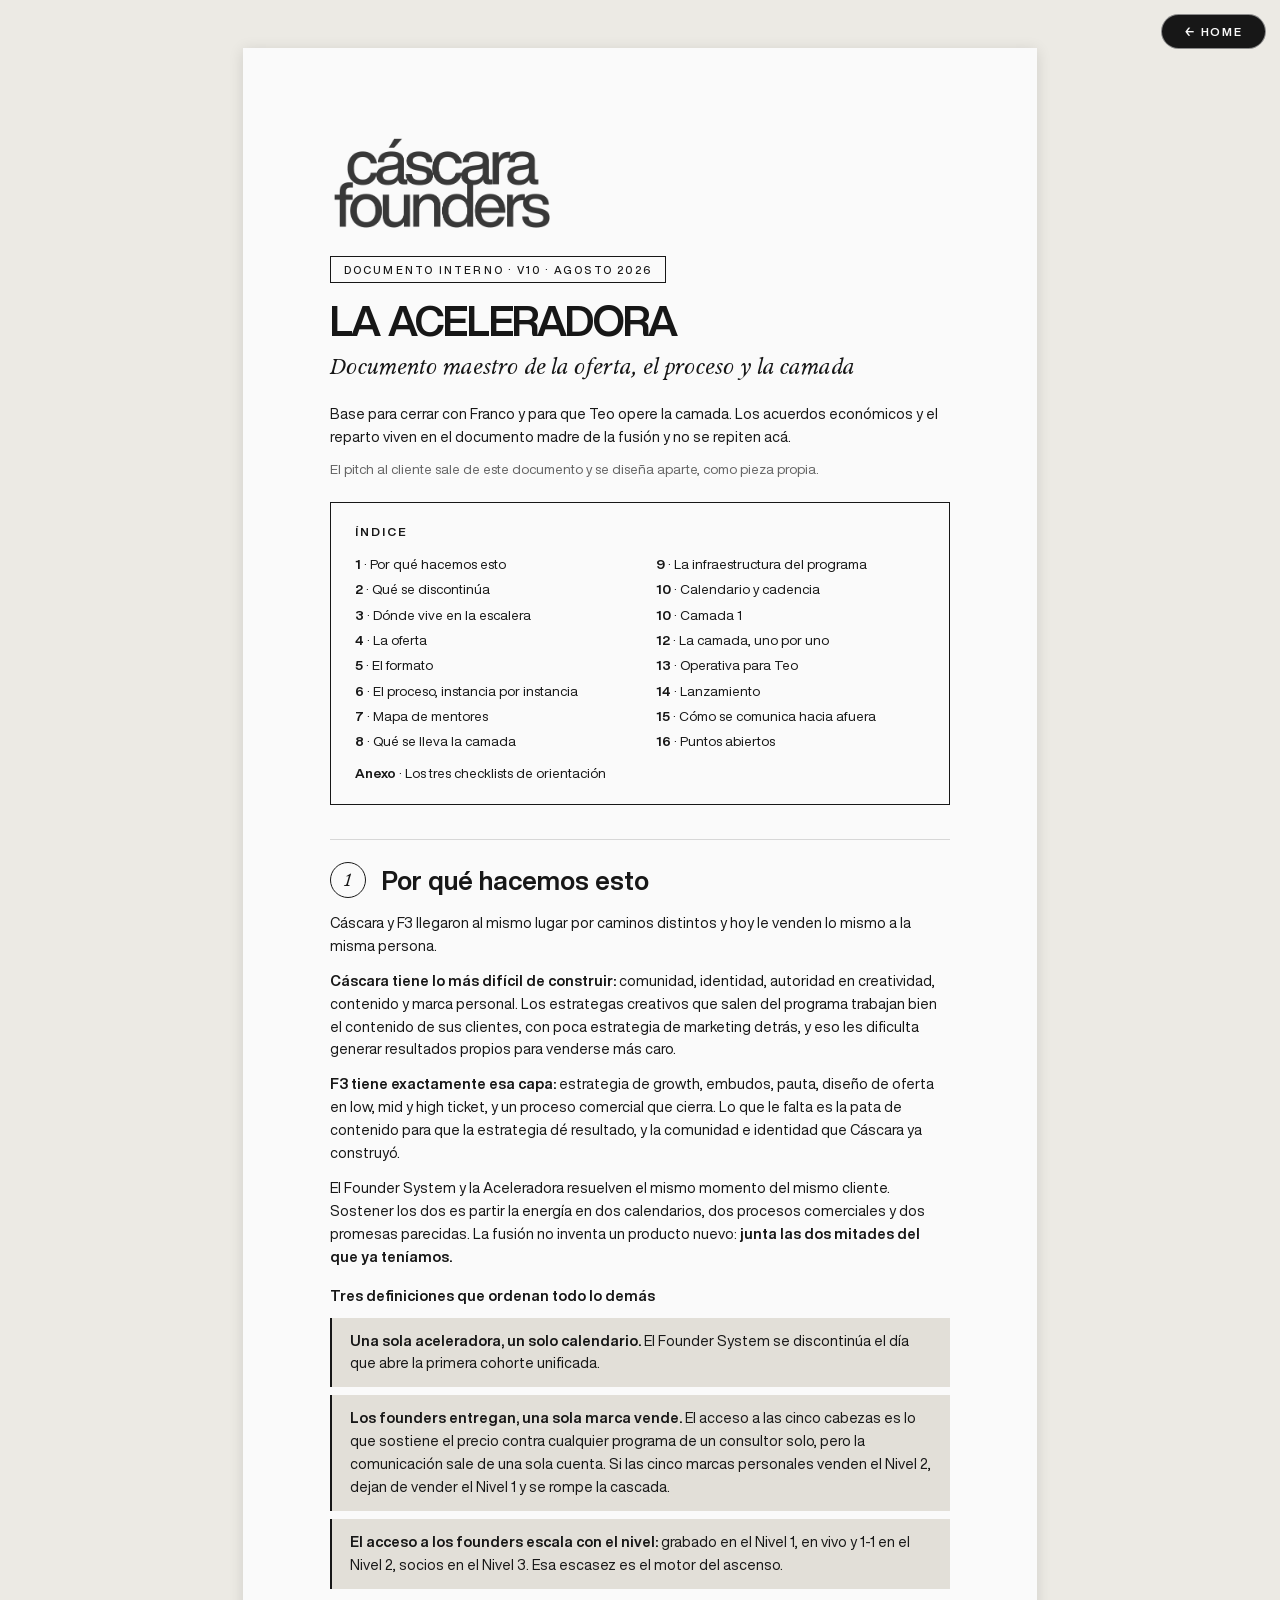
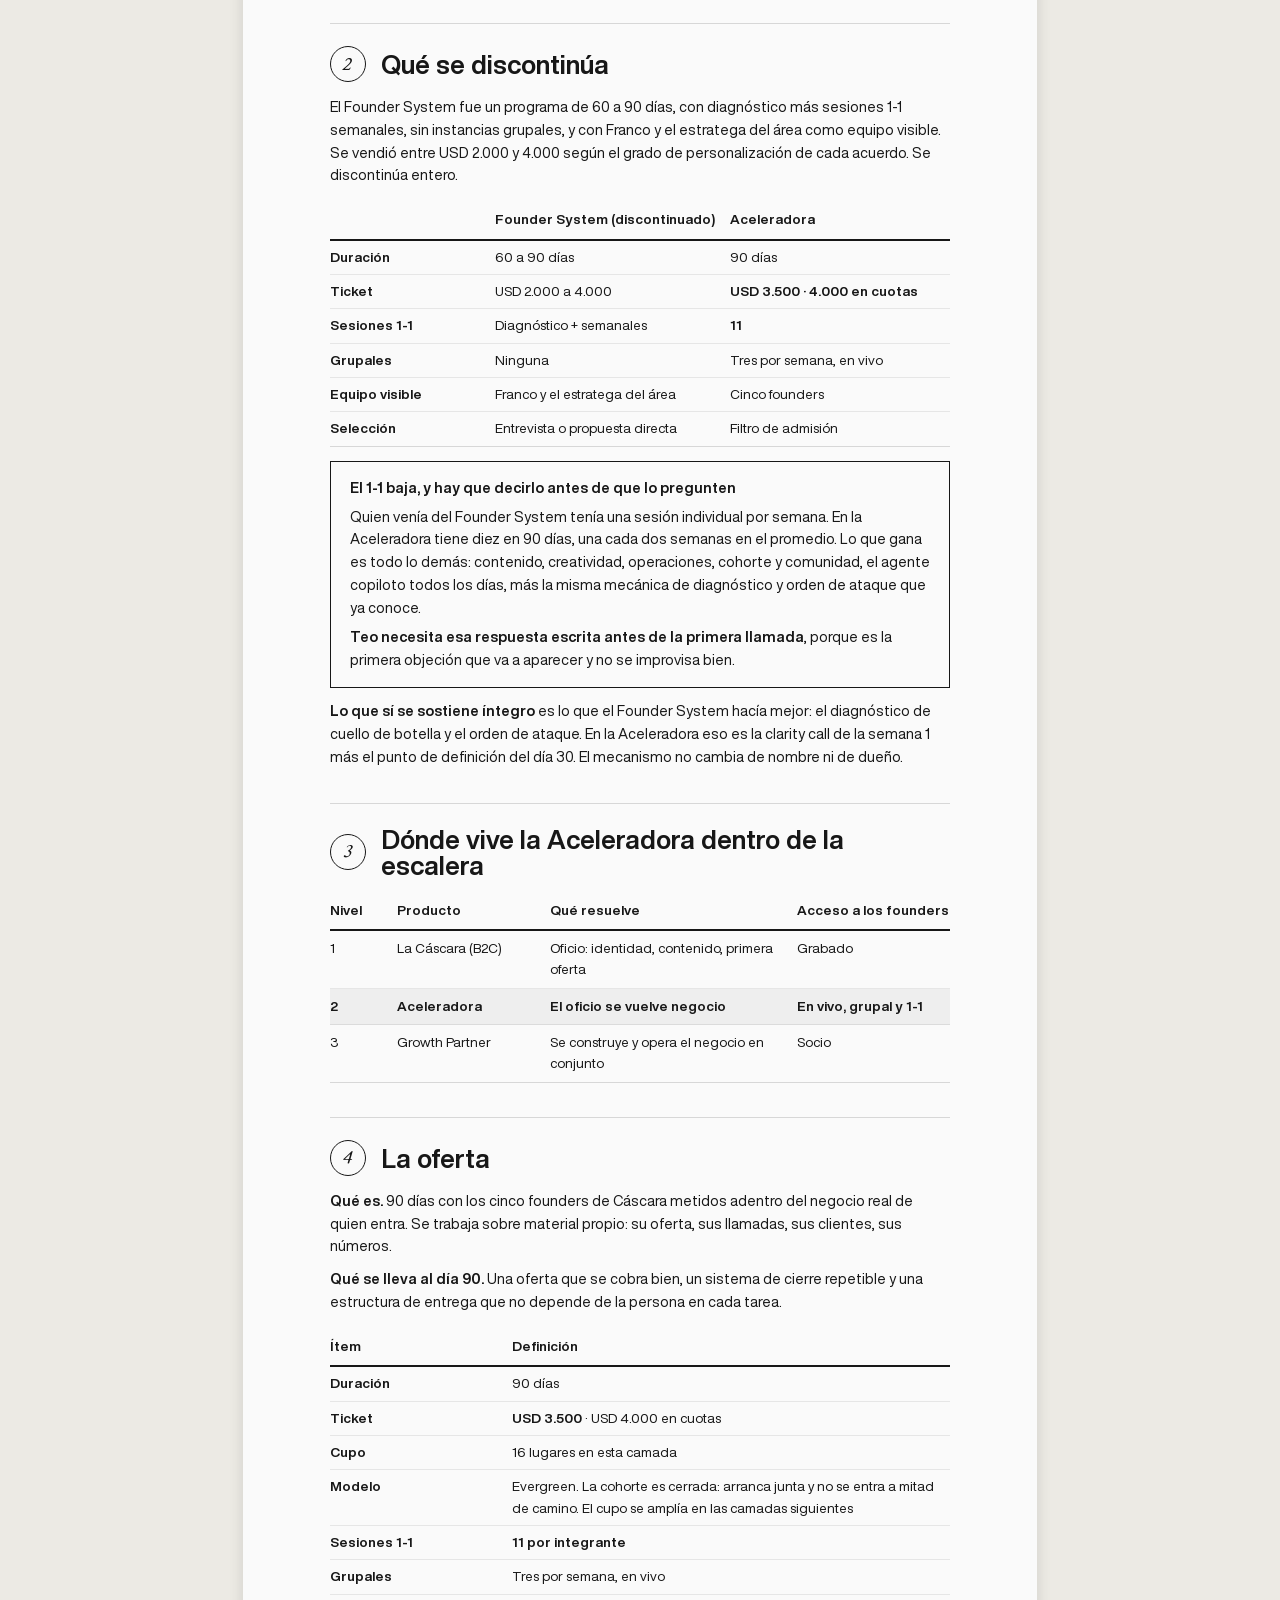
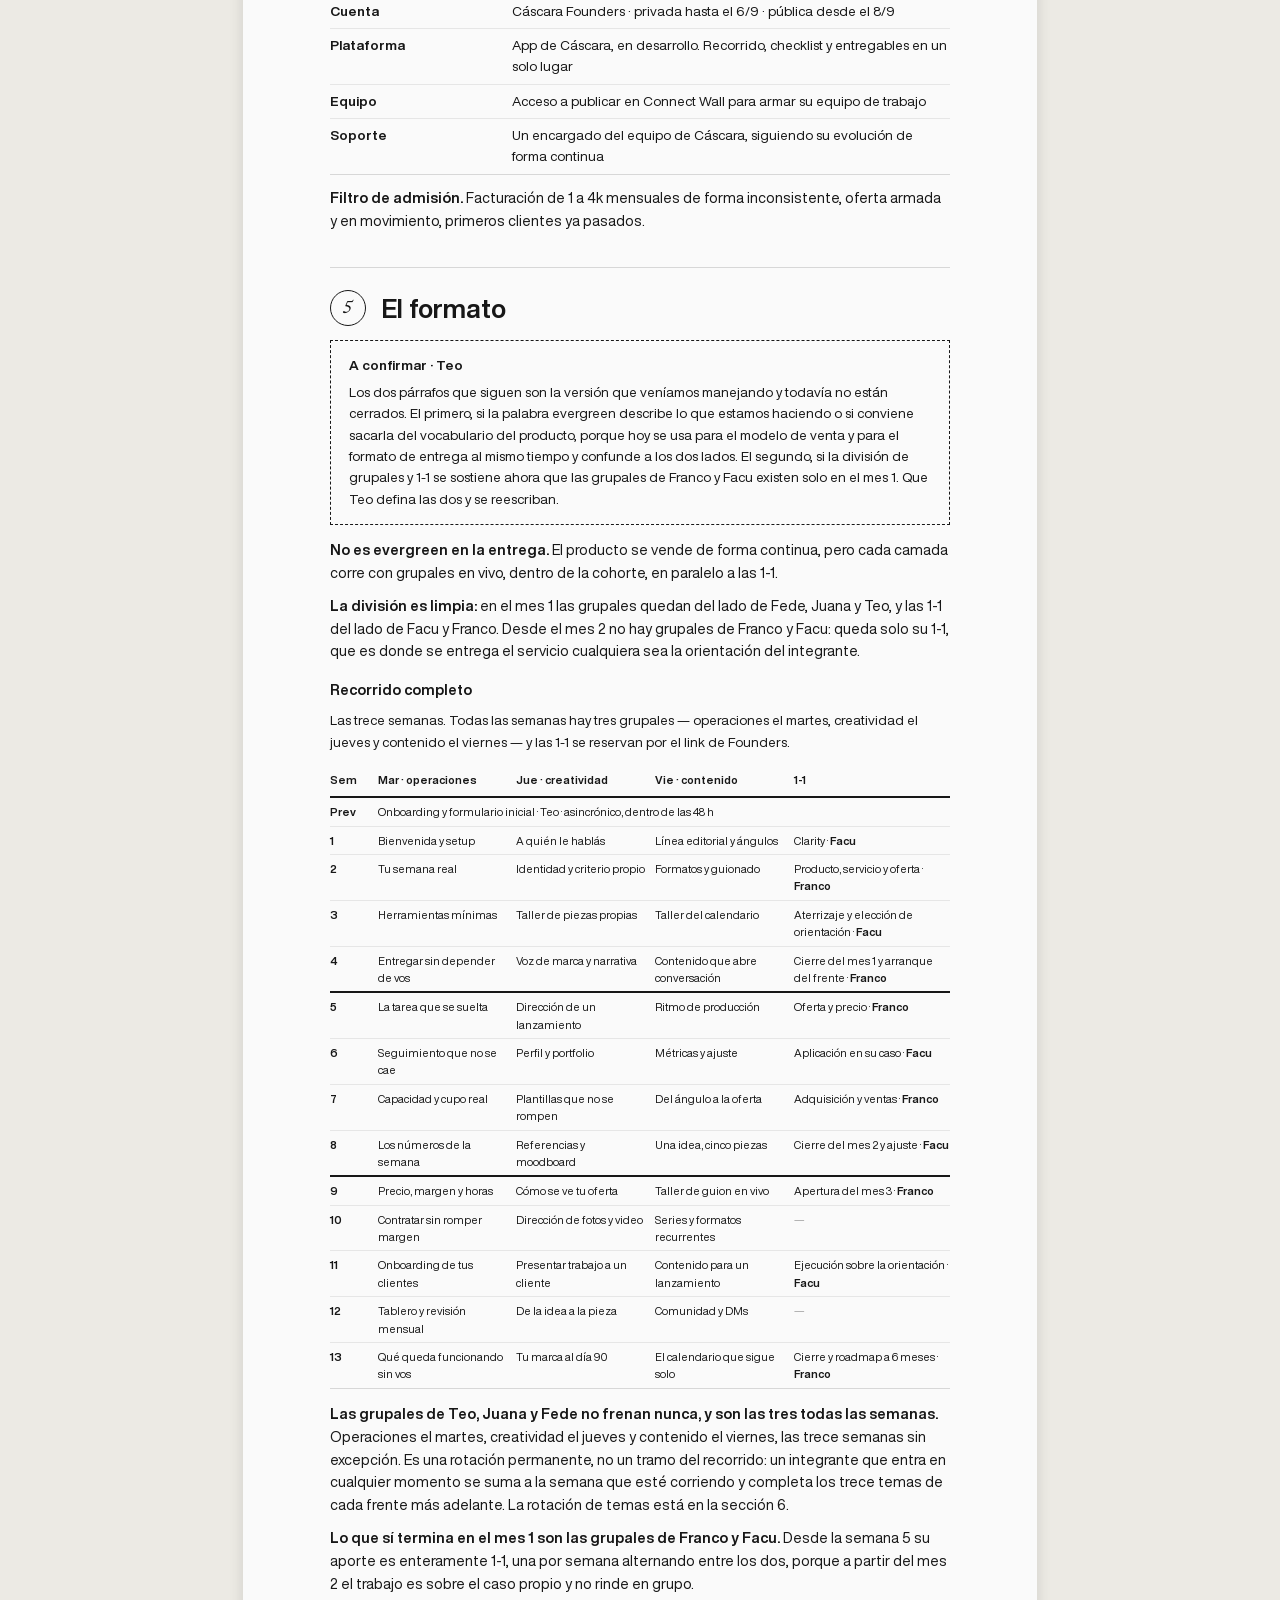
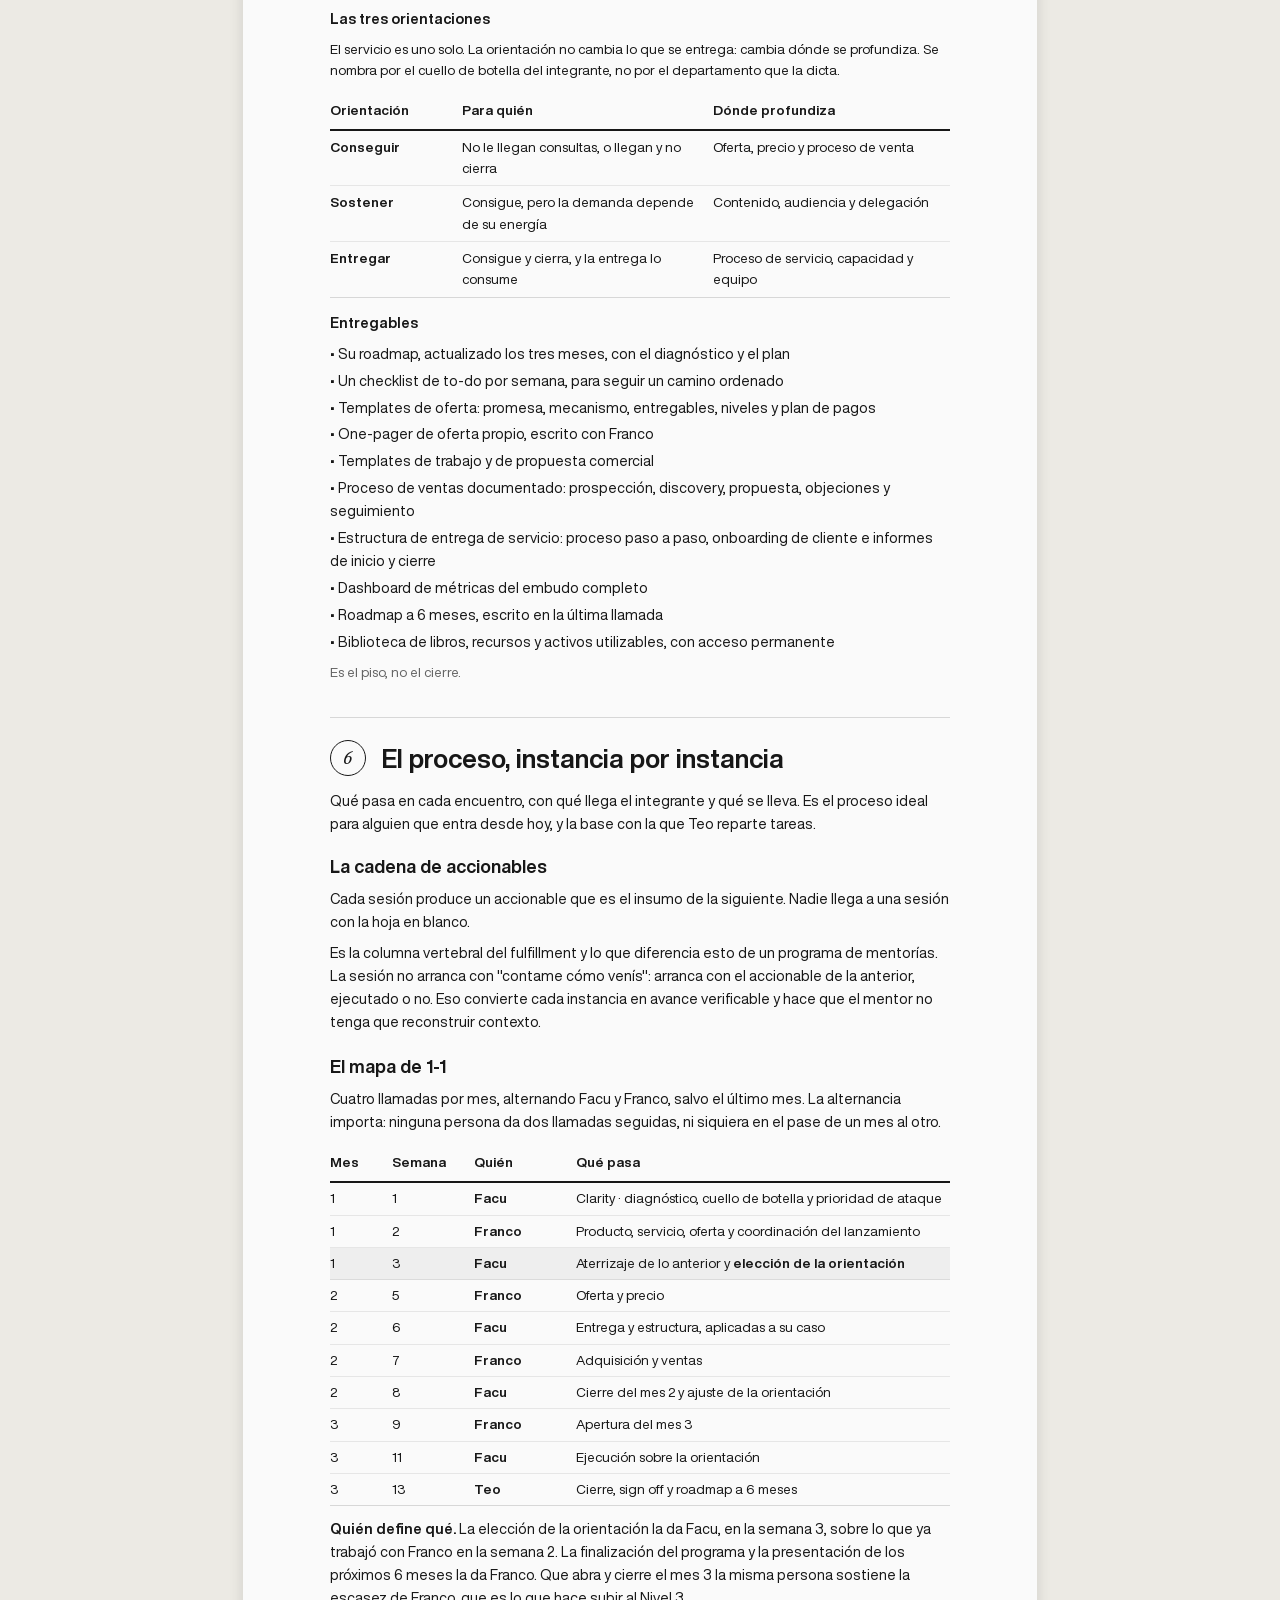
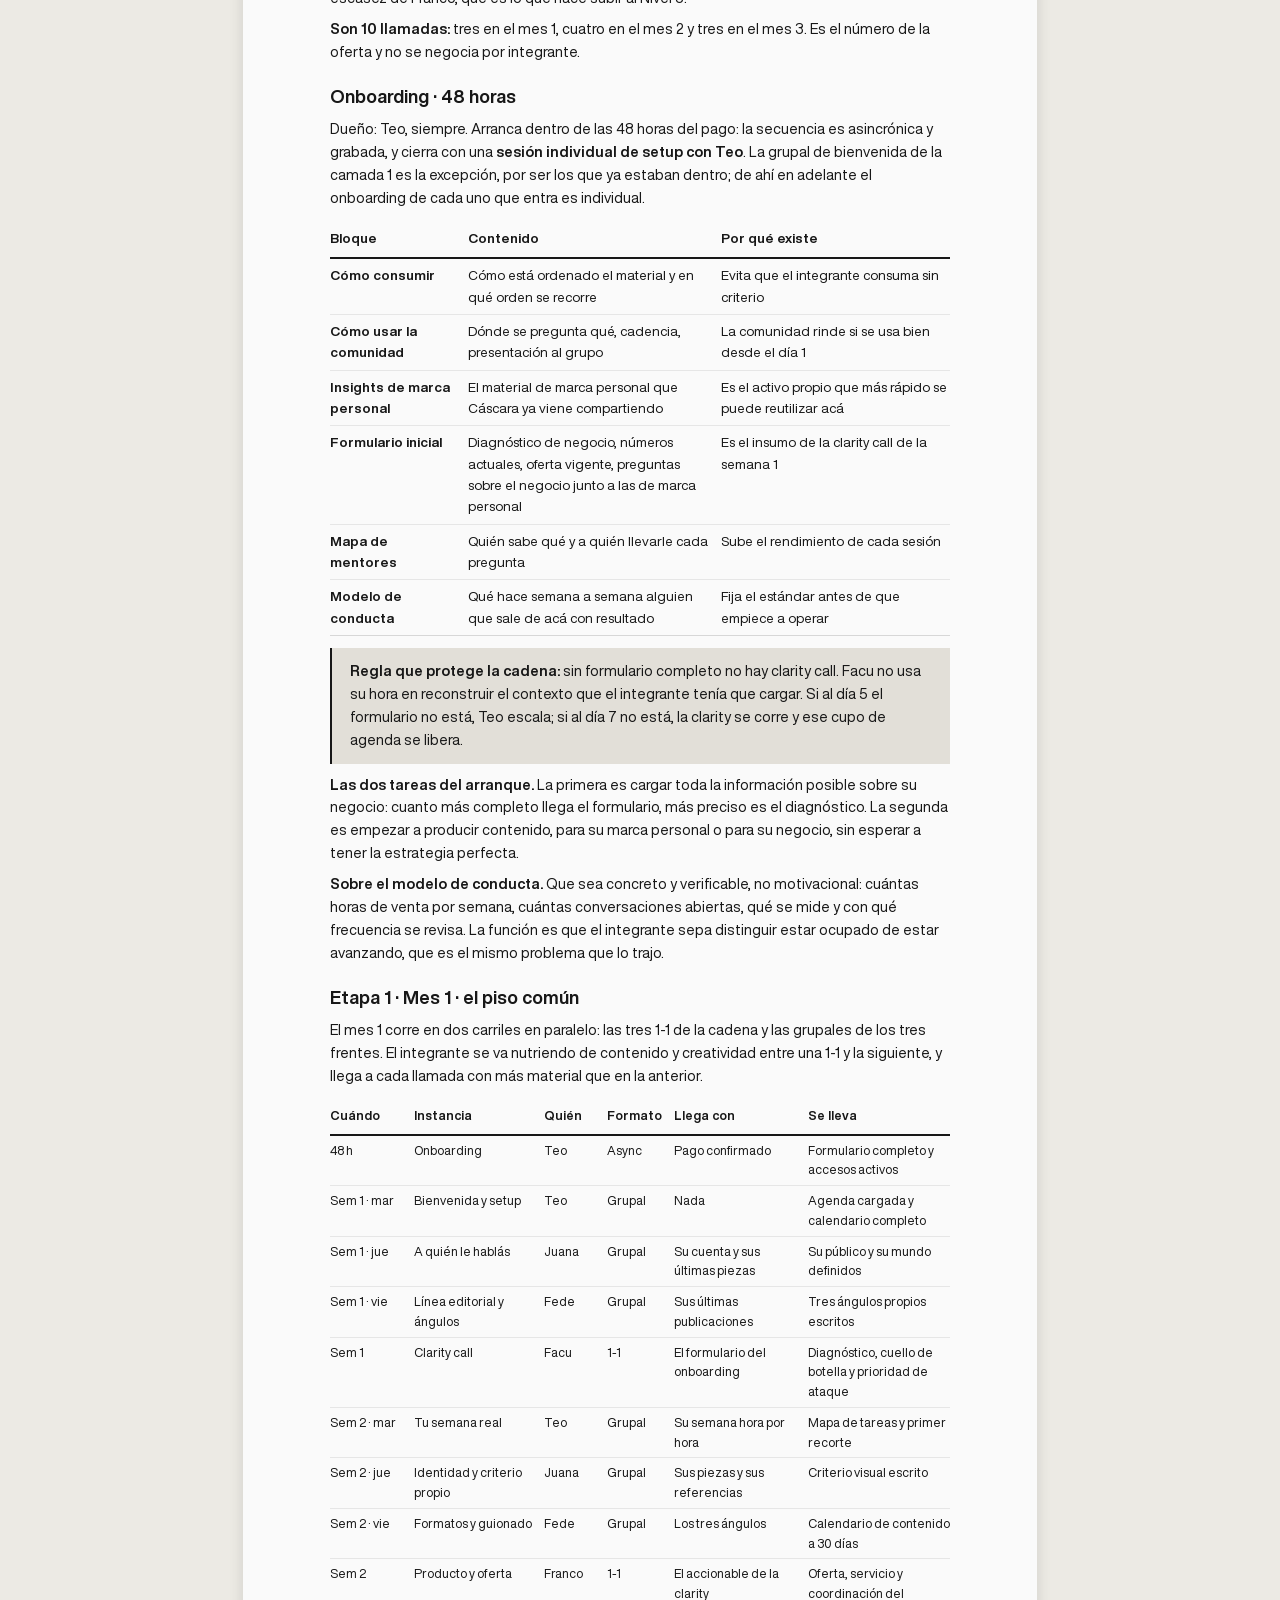
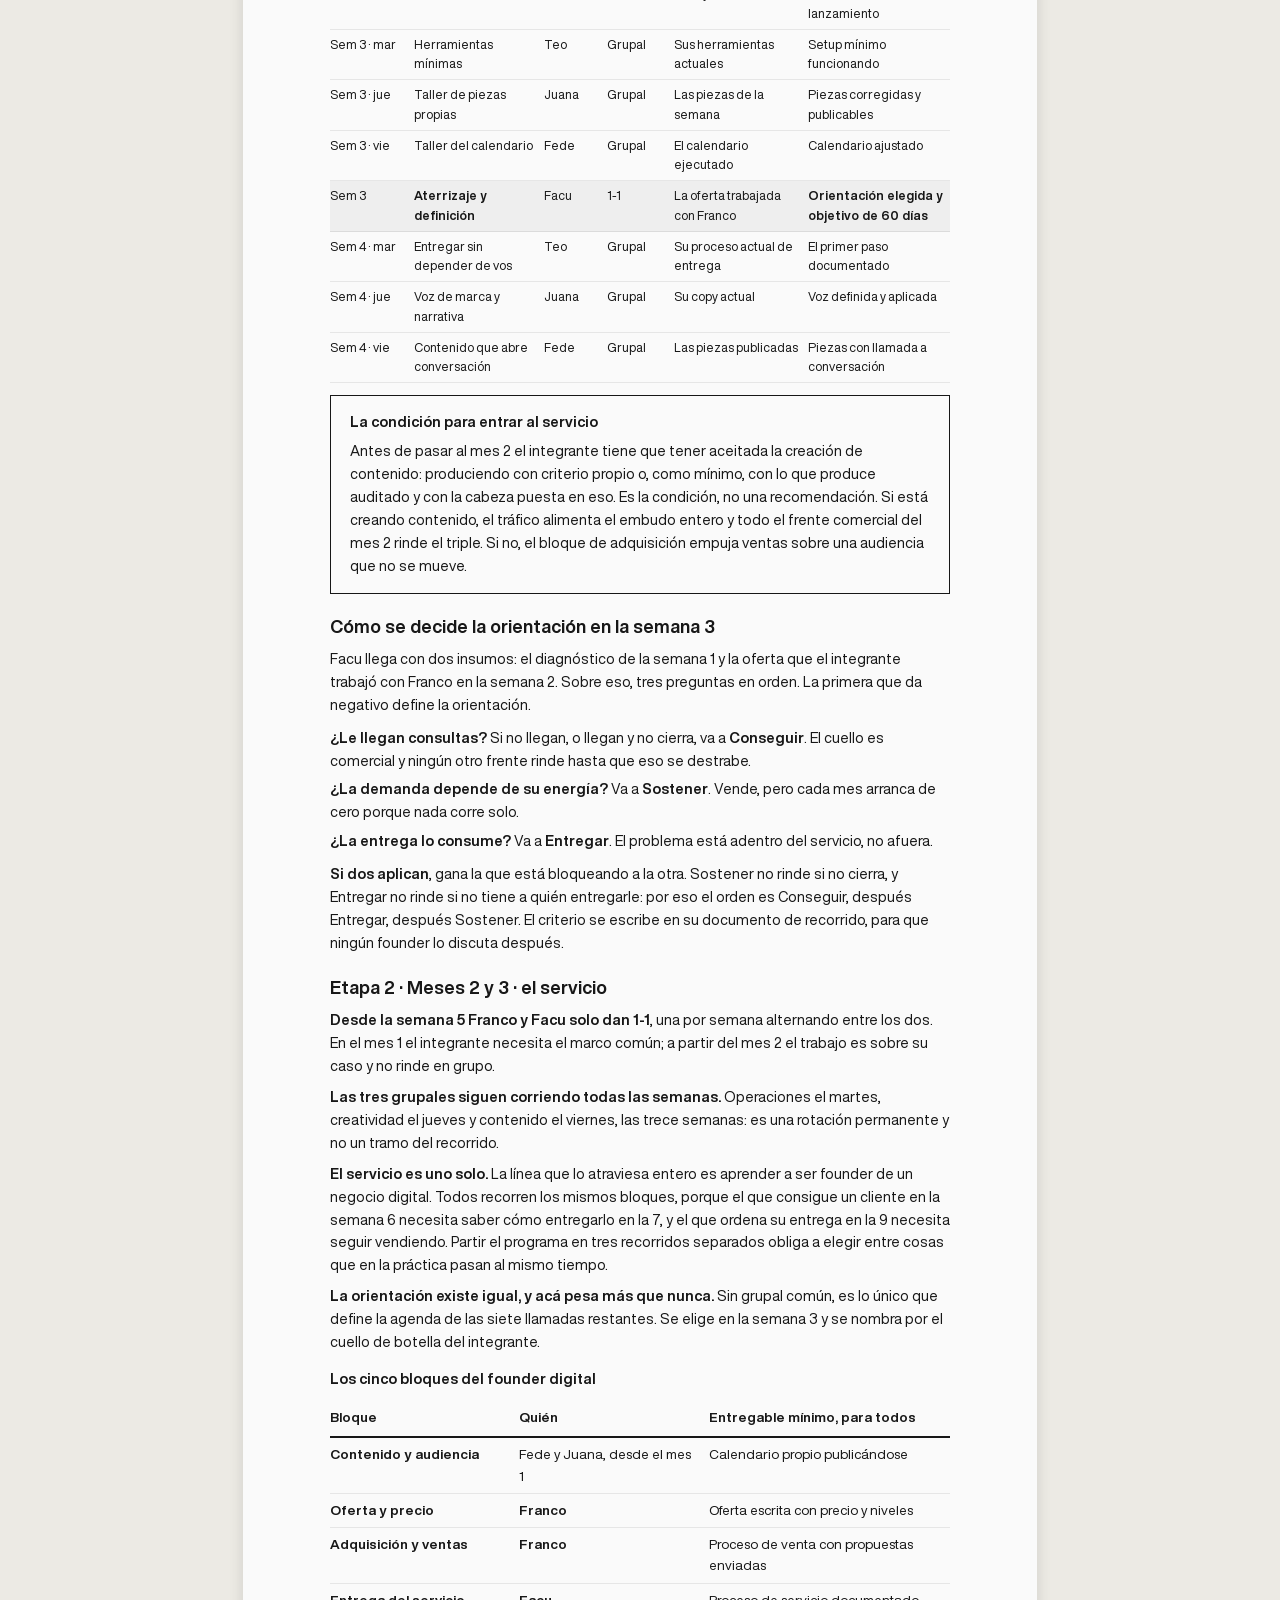
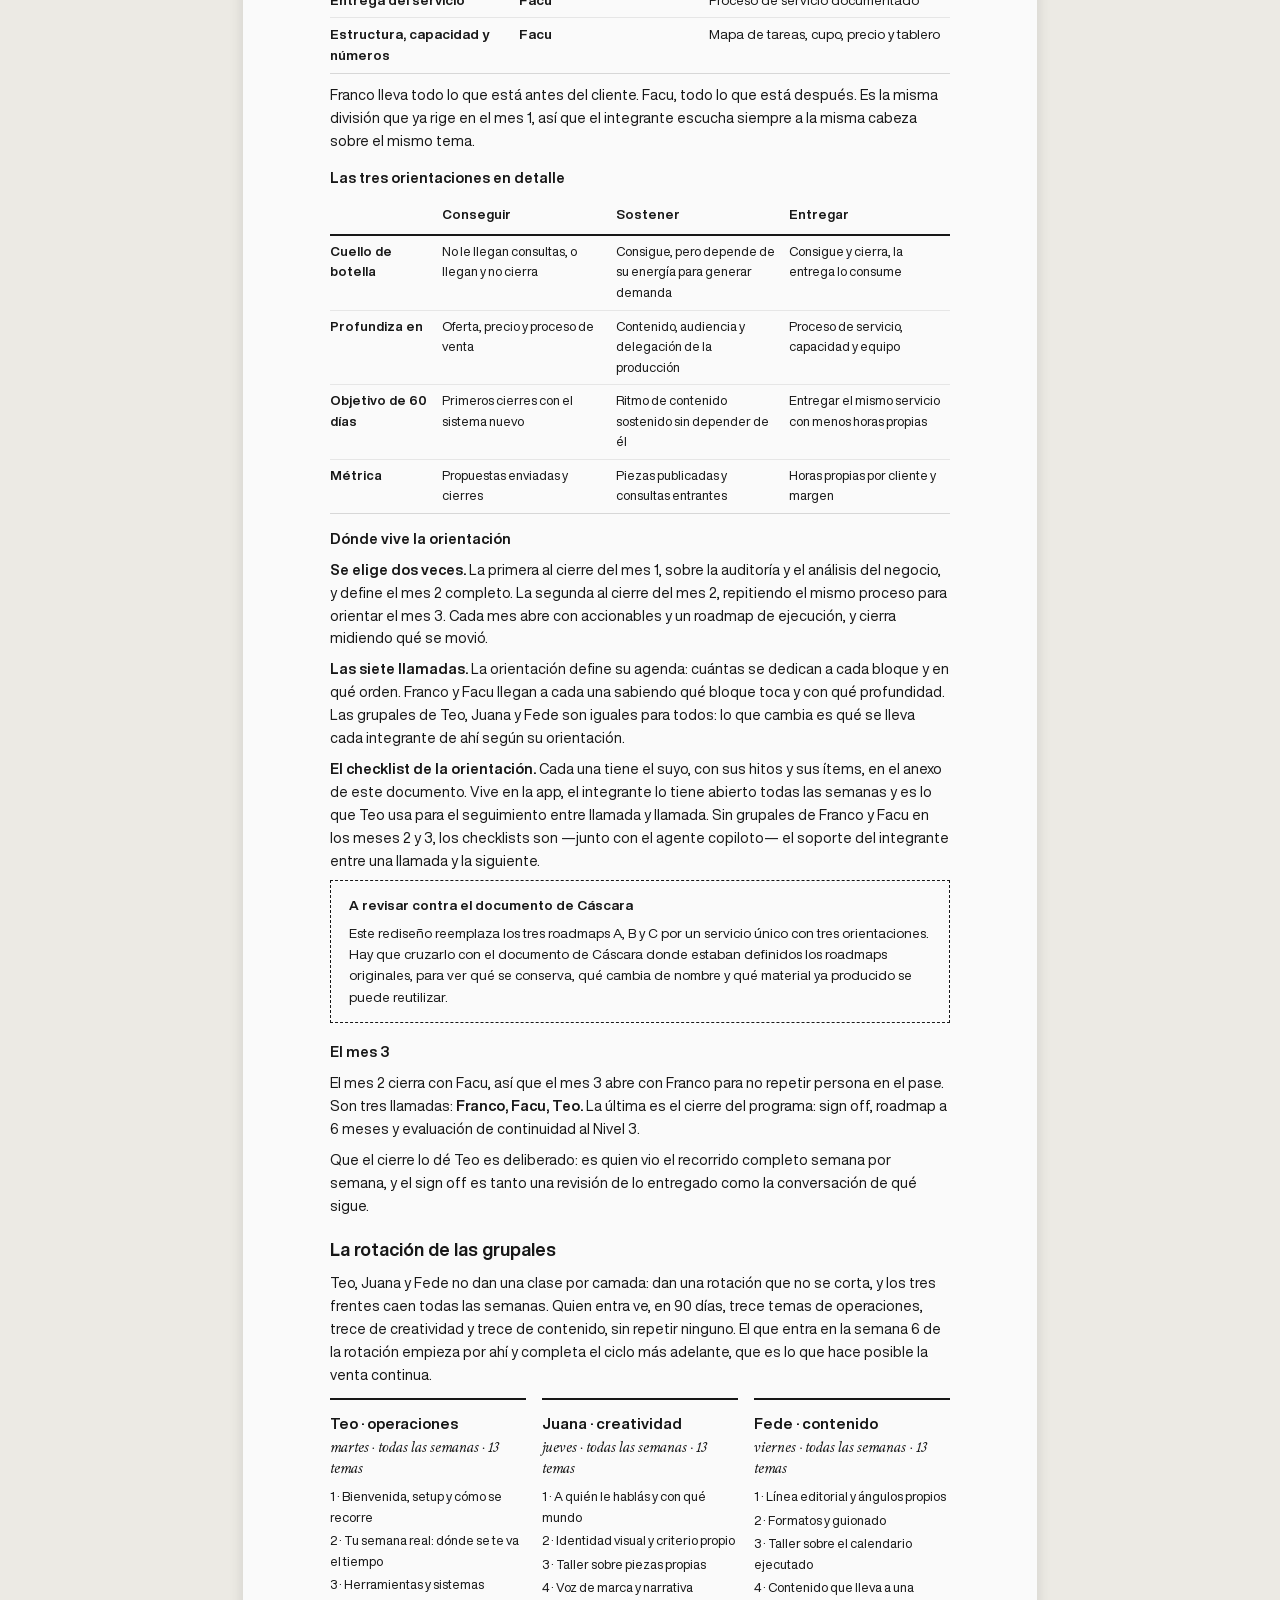
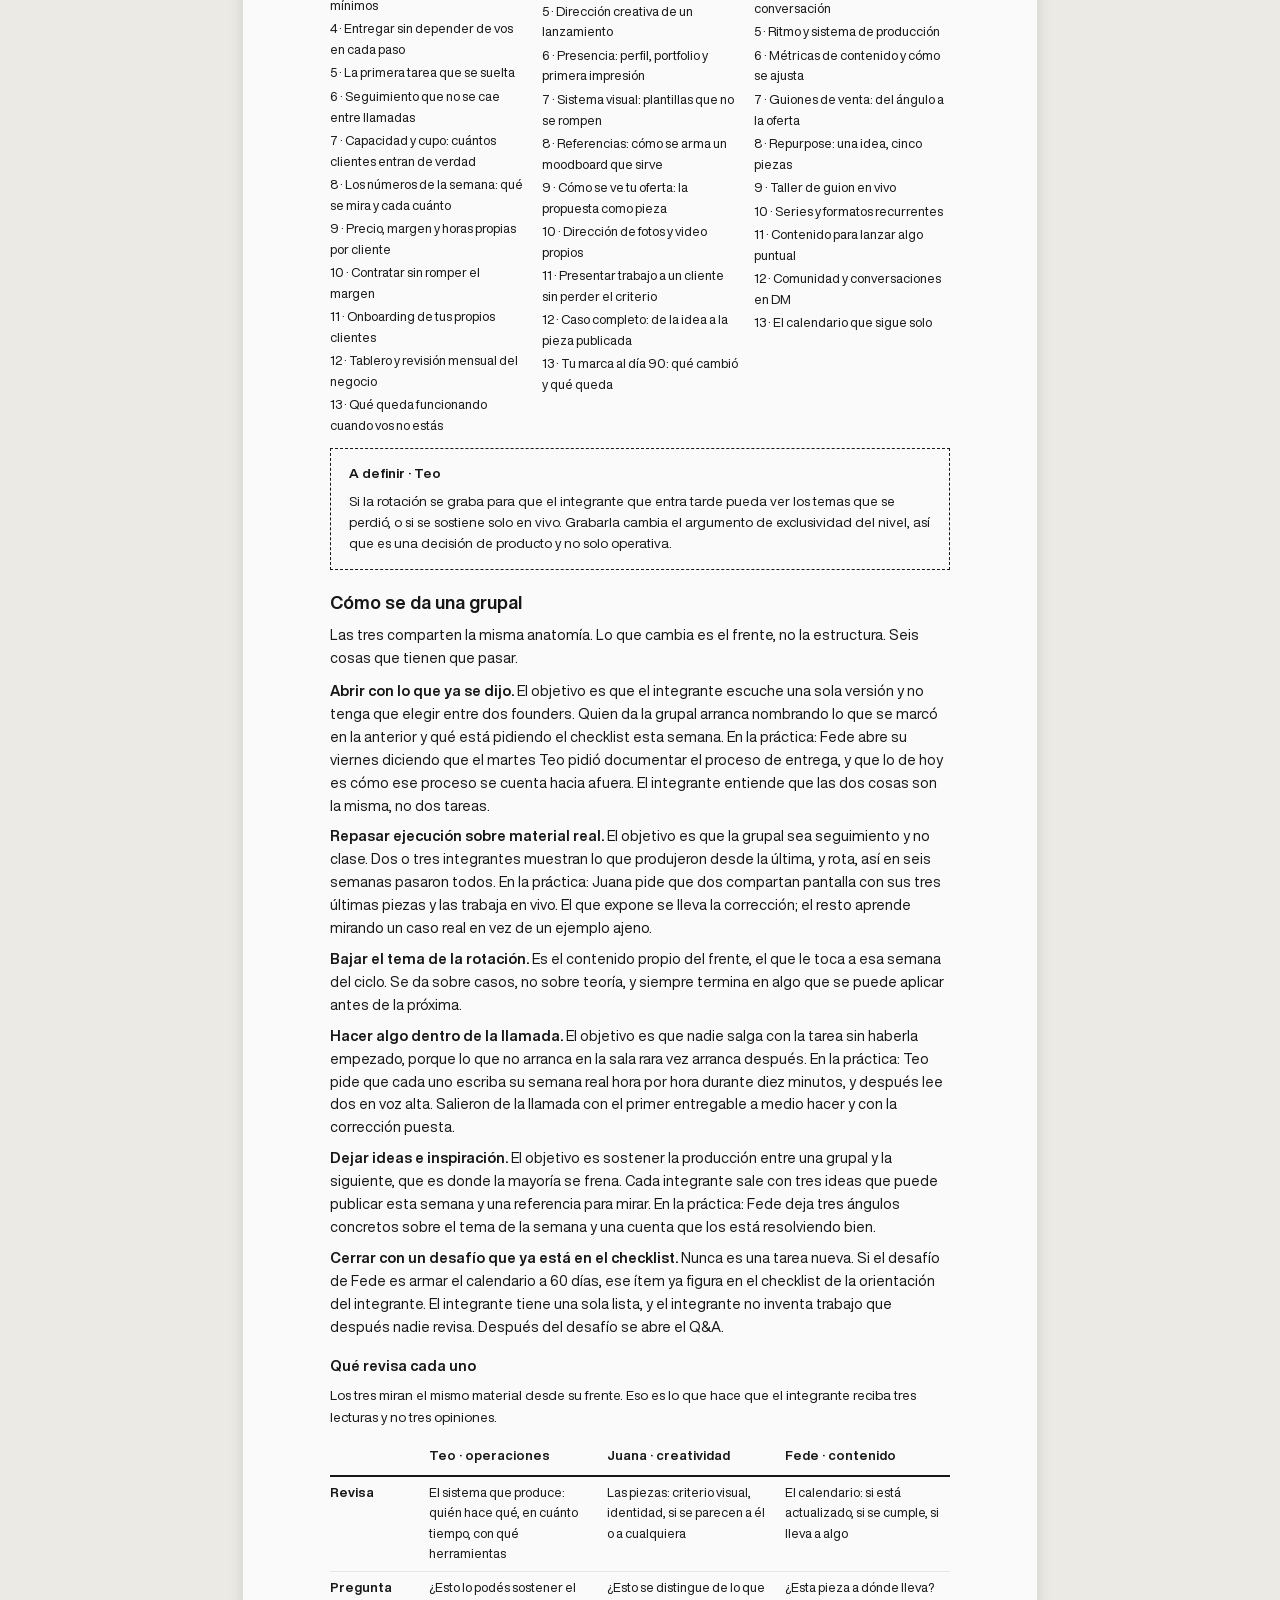
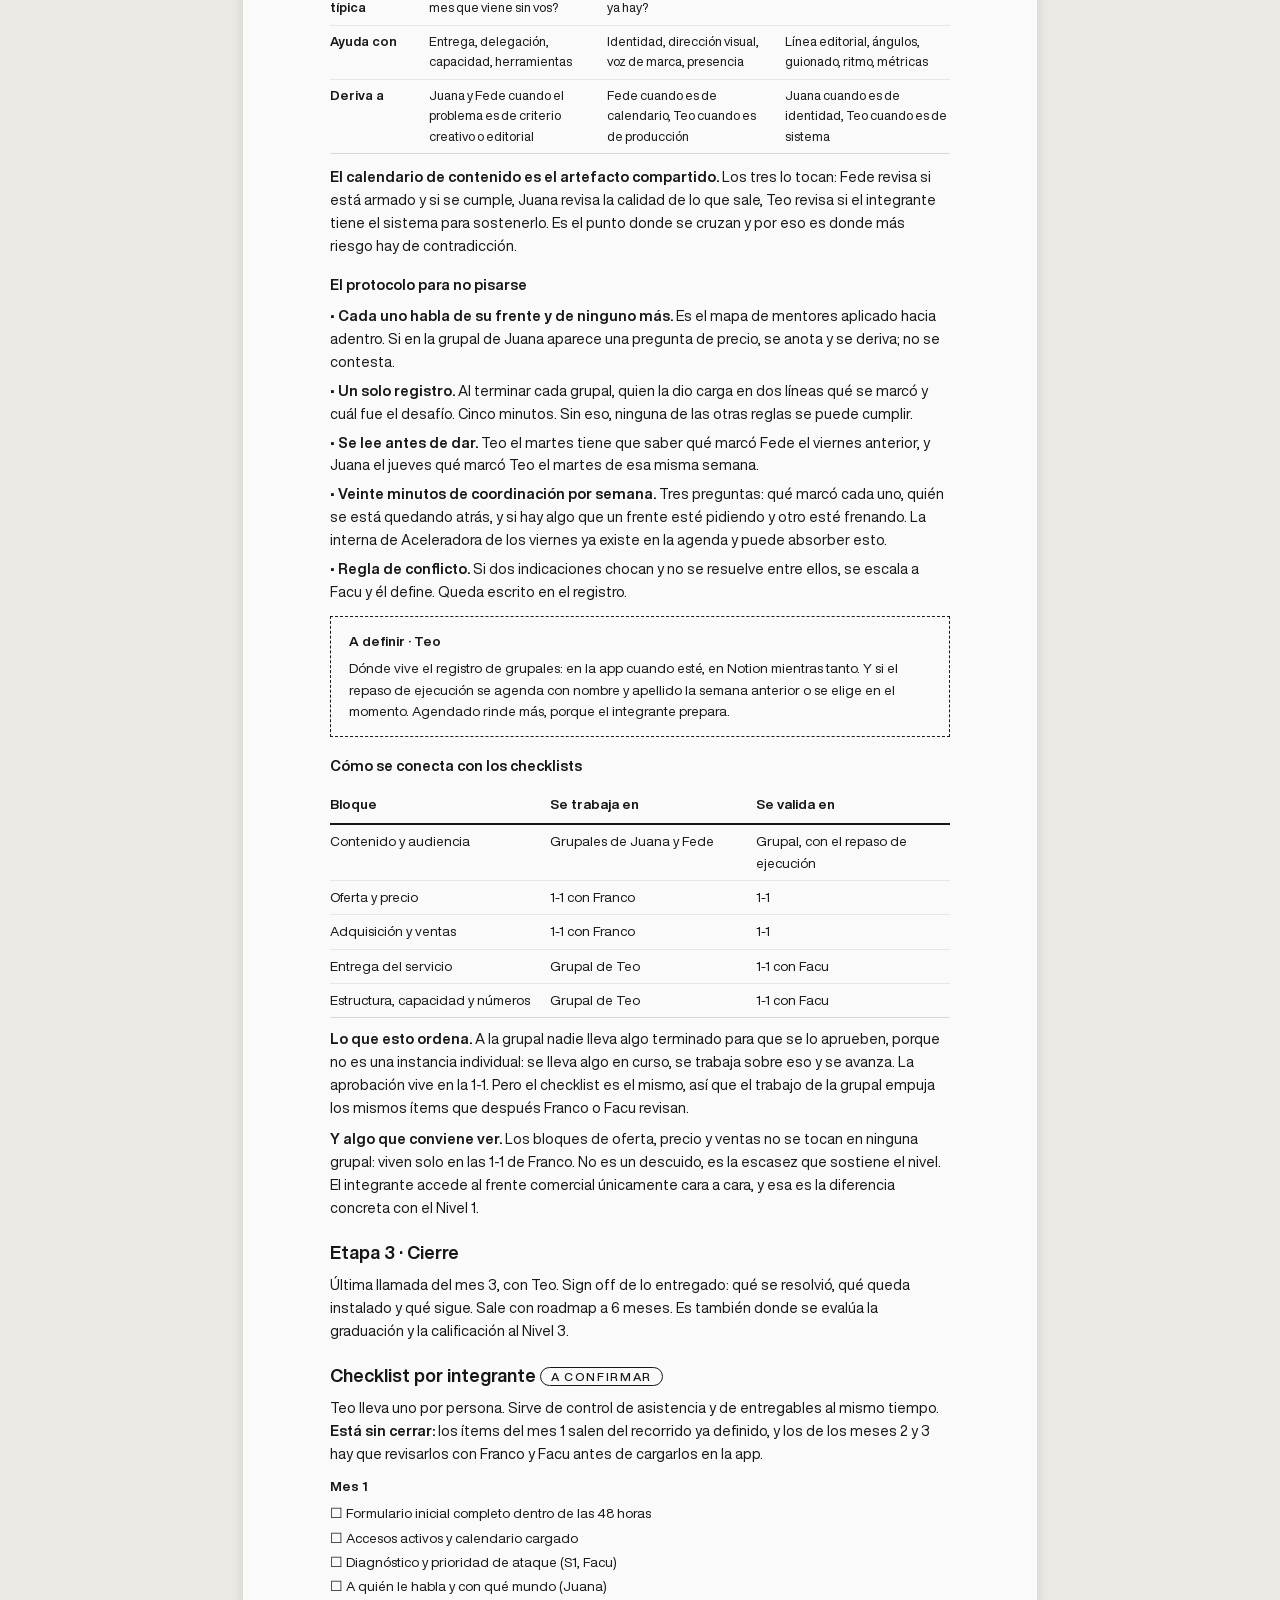
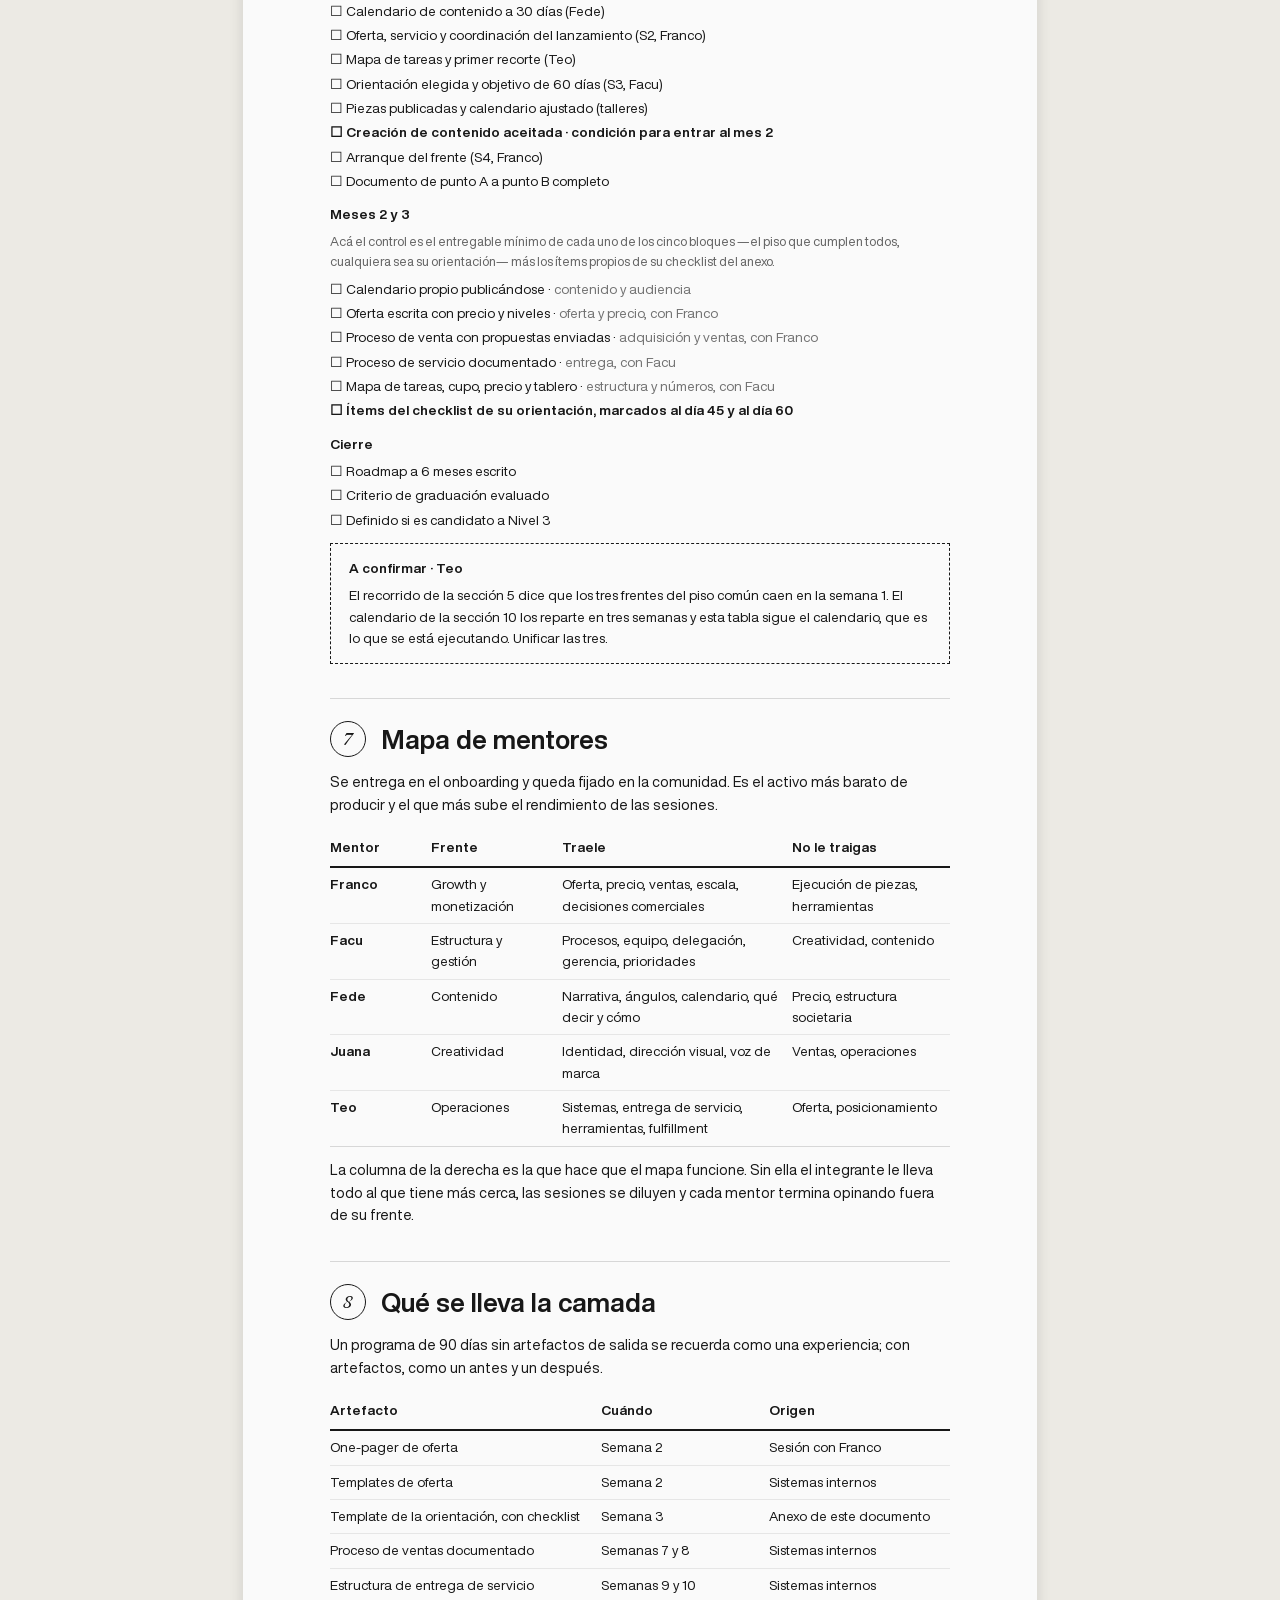
==== commit 12e0cac8: "Pasar el set a Cáscara Founders y a la oferta de 12 slides La marca cambia de nombre y de lockup: en" ====
--- a/informe.html
+++ b/informe.html
@@ -3,7 +3,7 @@
 <head>
 <meta charset="utf-8">
 <meta name="viewport" content="width=device-width, initial-scale=1">
-<title>Cáscara Partners · Documento maestro v10</title>
+<title>Cáscara Founders · Documento maestro</title>
 <meta name="description" content="Documento maestro de la Aceleradora: la oferta, el proceso, la camada y el lanzamiento. 16 secciones más el anexo de los tres checklists.">
 <link rel="stylesheet" href="css/tokens-f3.css">
 <link rel="stylesheet" href="css/base.css">
@@ -21,7 +21,7 @@
         <div class="doc">
 
 
-  <img class="rp1" src="assets/partners/wordmark-black.png" alt="cáscara partners">
+  <img class="rp1" src="assets/partners/founders-lower-black.png" alt="cáscara founders">
   <div class="rp2"><span class="rp3">Documento interno · v10 · Agosto 2026</span></div>
   <h1 class="rp4">La Aceleradora</h1>
   <p class="rp5">Documento maestro de la oferta, el proceso y la camada</p>
@@ -33,12 +33,12 @@
     <div class="rp10">
       <span><b class="rp11">1</b> · Por qué hacemos esto</span><span><b class="rp11">9</b> · La infraestructura del programa</span>
       <span><b class="rp11">2</b> · Qué se discontinúa</span><span><b class="rp11">10</b> · Calendario y cadencia</span>
-      <span><b class="rp11">3</b> · Dónde vive en la escalera</span><span><b class="rp11">11</b> · Camada 1</span>
-      <span><b class="rp11">4</b> · La oferta</span><span><b class="rp11">12</b> · Los alumnos, uno por uno</span>
+      <span><b class="rp11">3</b> · Dónde vive en la escalera</span><span><b class="rp11">10</b> · Camada 1</span>
+      <span><b class="rp11">4</b> · La oferta</span><span><b class="rp11">12</b> · La camada, uno por uno</span>
       <span><b class="rp11">5</b> · El formato</span><span><b class="rp11">13</b> · Operativa para Teo</span>
       <span><b class="rp11">6</b> · El proceso, instancia por instancia</span><span><b class="rp11">14</b> · Lanzamiento</span>
       <span><b class="rp11">7</b> · Mapa de mentores</span><span><b class="rp11">15</b> · Cómo se comunica hacia afuera</span>
-      <span><b class="rp11">8</b> · Qué se lleva el alumno</span><span><b class="rp11">16</b> · Puntos abiertos</span>
+      <span><b class="rp11">8</b> · Qué se lleva la camada</span><span><b class="rp11">16</b> · Puntos abiertos</span>
       <span class="rp12"><b class="rp11">Anexo</b> · Los tres checklists de orientación</span>
     </div>
   </div>
@@ -69,7 +69,7 @@
     </div>
     <div class="rp29">
       <p class="rp30">El 1-1 baja, y hay que decirlo antes de que lo pregunten</p>
-      <p class="rp31">Quien venía del Founder System tenía una sesión individual por semana. En la Aceleradora tiene once en 90 días, una cada dos semanas en el promedio. Lo que gana es todo lo demás: contenido, creatividad, operaciones, cohorte y comunidad, el agente copiloto todos los días, más la misma mecánica de diagnóstico y orden de ataque que ya conoce.</p>
+      <p class="rp31">Quien venía del Founder System tenía una sesión individual por semana. En la Aceleradora tiene diez en 90 días, una cada dos semanas en el promedio. Lo que gana es todo lo demás: contenido, creatividad, operaciones, cohorte y comunidad, el agente copiloto todos los días, más la misma mecánica de diagnóstico y orden de ataque que ya conoce.</p>
       <p class="rp32"><b class="rp11">Teo necesita esa respuesta escrita antes de la primera llamada</b>, porque es la primera objeción que va a aparecer y no se improvisa bien.</p>
     </div>
     <p class="rp32"><b class="rp11">Lo que sí se sostiene íntegro</b> es lo que el Founder System hacía mejor: el diagnóstico de cuello de botella y el orden de ataque. En la Aceleradora eso es la clarity call de la semana 1 más el punto de definición del día 30. El mecanismo no cambia de nombre ni de dueño.</p>
@@ -87,7 +87,7 @@
 
   <section class="rp38">
     <div class="rp14"><span class="rp15">4</span><h2 class="rp16">La oferta</h2></div>
-    <p class="rp6"><b class="rp11">Qué es.</b> 90 días con los founders metidos adentro del negocio real del alumno. Se trabaja sobre material propio: su oferta, sus llamadas, sus clientes, sus números.</p>
+    <p class="rp6"><b class="rp11">Qué es.</b> 90 días con los cinco founders de Cáscara metidos adentro del negocio real de quien entra. Se trabaja sobre material propio: su oferta, sus llamadas, sus clientes, sus números.</p>
     <p class="rp22"><b class="rp11">Qué se lleva al día 90.</b> Una oferta que se cobra bien, un sistema de cierre repetible y una estructura de entrega que no depende de la persona en cada tarea.</p>
     <div class="rp39">
       <div class="rp40"><span>Ítem</span><span>Definición</span></div>
@@ -95,12 +95,12 @@
       <div class="rp41"><span class="rp11">Ticket</span><span><b class="rp27">USD 3.500</b> · USD 4.000 en cuotas</span></div>
       <div class="rp41"><span class="rp11">Cupo</span><span>16 lugares en esta camada</span></div>
       <div class="rp41"><span class="rp11">Modelo</span><span>Evergreen. La cohorte es cerrada: arranca junta y no se entra a mitad de camino. El cupo se amplía en las camadas siguientes</span></div>
-      <div class="rp41"><span class="rp11">Sesiones 1-1</span><span><b class="rp11">11 por alumno</b></span></div>
+      <div class="rp41"><span class="rp11">Sesiones 1-1</span><span><b class="rp11">11 por integrante</b></span></div>
       <div class="rp41"><span class="rp11">Grupales</span><span>Tres por semana, en vivo</span></div>
       <div class="rp41"><span class="rp11">Cuenta</span><span>Cáscara Founders · privada hasta el 6/9 · pública desde el 8/9</span></div>
       <div class="rp41"><span class="rp11">Plataforma</span><span>App de Cáscara, en desarrollo. Recorrido, checklist y entregables en un solo lugar</span></div>
       <div class="rp41"><span class="rp11">Equipo</span><span>Acceso a publicar en Connect Wall para armar su equipo de trabajo</span></div>
-      <div class="rp42"><span class="rp11">Soporte diario</span><span>Agente IA con la información de Cáscara adentro</span></div>
+      <div class="rp42"><span class="rp11">Soporte</span><span>Un encargado del equipo de Cáscara, siguiendo su evolución de forma continua</span></div>
     </div>
     <p class="rp32"><b class="rp11">Filtro de admisión.</b> Facturación de 1 a 4k mensuales de forma inconsistente, oferta armada y en movimiento, primeros clientes ya pasados.</p>
   </section>
@@ -112,12 +112,12 @@
       <p class="rp32">Los dos párrafos que siguen son la versión que veníamos manejando y todavía no están cerrados. El primero, si la palabra evergreen describe lo que estamos haciendo o si conviene sacarla del vocabulario del producto, porque hoy se usa para el modelo de venta y para el formato de entrega al mismo tiempo y confunde a los dos lados. El segundo, si la división de grupales y 1-1 se sostiene ahora que las grupales de Franco y Facu existen solo en el mes 1. Que Teo defina las dos y se reescriban.</p>
     </div>
     <p class="rp6"><b class="rp11">No es evergreen en la entrega.</b> El producto se vende de forma continua, pero cada camada corre con grupales en vivo, dentro de la cohorte, en paralelo a las 1-1.</p>
-    <p class="rp18"><b class="rp11">La división es limpia:</b> en el mes 1 las grupales quedan del lado de Fede, Juana y Teo, y las 1-1 del lado de Facu y Franco. Desde el mes 2 no hay grupales de Franco y Facu: queda solo su 1-1, que es donde se entrega el servicio cualquiera sea la orientación del alumno.</p>
+    <p class="rp18"><b class="rp11">La división es limpia:</b> en el mes 1 las grupales quedan del lado de Fede, Juana y Teo, y las 1-1 del lado de Facu y Franco. Desde el mes 2 no hay grupales de Franco y Facu: queda solo su 1-1, que es donde se entrega el servicio cualquiera sea la orientación del integrante.</p>
 
     <p class="rp45">Recorrido completo</p>
-    <p class="rp46">Las trece semanas. Todas las semanas hay tres grupales — operaciones el martes, creatividad el miércoles y contenido el jueves — y las 1-1 se reservan por el link de Founders.</p>
+    <p class="rp46">Las trece semanas. Todas las semanas hay tres grupales — operaciones el martes, creatividad el jueves y contenido el viernes — y las 1-1 se reservan por el link de Founders.</p>
     <div class="rp47">
-      <div class="rp48"><span>Sem</span><span>Mar · operaciones</span><span>Mié · creatividad</span><span>Jue · contenido</span><span>1-1</span></div>
+      <div class="rp48"><span>Sem</span><span>Mar · operaciones</span><span>Jue · creatividad</span><span>Vie · contenido</span><span>1-1</span></div>
       <div class="rp49"><span class="rp11">Prev</span><span class="rp50">Onboarding y formulario inicial · Teo · asincrónico, dentro de las 48 h</span></div>
       <div class="rp49"><span class="rp11">1</span><span>Bienvenida y setup</span><span>A quién le hablás</span><span>Línea editorial y ángulos</span><span>Clarity · <b class="rp11">Facu</b></span></div>
       <div class="rp49"><span class="rp11">2</span><span>Tu semana real</span><span>Identidad y criterio propio</span><span>Formatos y guionado</span><span>Producto, servicio y oferta · <b class="rp11">Franco</b></span></div>
@@ -133,11 +133,11 @@
       <div class="rp49"><span class="rp11">12</span><span>Tablero y revisión mensual</span><span>De la idea a la pieza</span><span>Comunidad y DMs</span><span class="rp52">—</span></div>
       <div class="rp53"><span class="rp11">13</span><span>Qué queda funcionando sin vos</span><span>Tu marca al día 90</span><span>El calendario que sigue solo</span><span>Cierre y roadmap a 6 meses · <b class="rp11">Franco</b></span></div>
     </div>
-    <p class="rp6"><b class="rp11">Las grupales de Teo, Juana y Fede no frenan nunca, y son las tres todas las semanas.</b> Operaciones el martes, creatividad el miércoles y contenido el jueves, las trece semanas sin excepción. Es una rotación permanente, no un tramo del recorrido: un alumno que entra en cualquier momento se suma a la semana que esté corriendo y completa los trece temas de cada frente más adelante. La rotación de temas está en la sección 6.</p>
+    <p class="rp6"><b class="rp11">Las grupales de Teo, Juana y Fede no frenan nunca, y son las tres todas las semanas.</b> Operaciones el martes, creatividad el jueves y contenido el viernes, las trece semanas sin excepción. Es una rotación permanente, no un tramo del recorrido: un integrante que entra en cualquier momento se suma a la semana que esté corriendo y completa los trece temas de cada frente más adelante. La rotación de temas está en la sección 6.</p>
     <p class="rp17"><b class="rp11">Lo que sí termina en el mes 1 son las grupales de Franco y Facu.</b> Desde la semana 5 su aporte es enteramente 1-1, una por semana alternando entre los dos, porque a partir del mes 2 el trabajo es sobre el caso propio y no rinde en grupo.</p>
 
     <p class="rp45">Las tres orientaciones</p>
-    <p class="rp46">El servicio es uno solo. La orientación no cambia lo que se entrega: cambia dónde se profundiza. Se nombra por el cuello de botella del alumno, no por el departamento que la dicta.</p>
+    <p class="rp46">El servicio es uno solo. La orientación no cambia lo que se entrega: cambia dónde se profundiza. Se nombra por el cuello de botella del integrante, no por el departamento que la dicta.</p>
     <div class="rp23">
       <div class="rp54"><span>Orientación</span><span>Para quién</span><span>Dónde profundiza</span></div>
       <div class="rp55"><span class="rp27">Conseguir</span><span>No le llegan consultas, o llegan y no cierra</span><span>Oferta, precio y proceso de venta</span></div>
@@ -146,8 +146,8 @@
     </div>
 
     <p class="rp45">Entregables</p>
-    <p class="rp57"><span class="rp25">•</span> Documento de recorrido de punto A a punto B, con su diagnóstico y su plan de 90 días</p>
-    <p class="rp57"><span class="rp25">•</span> Checklist de su orientación, cargado y con hitos por día 30, 45, 60 y 90</p>
+    <p class="rp57"><span class="rp25">•</span> Su roadmap, actualizado los tres meses, con el diagnóstico y el plan</p>
+    <p class="rp57"><span class="rp25">•</span> Un checklist de to-do por semana, para seguir un camino ordenado</p>
     <p class="rp57"><span class="rp25">•</span> Templates de oferta: promesa, mecanismo, entregables, niveles y plan de pagos</p>
     <p class="rp57"><span class="rp25">•</span> One-pager de oferta propio, escrito con Franco</p>
     <p class="rp57"><span class="rp25">•</span> Templates de trabajo y de propuesta comercial</p>
@@ -161,7 +161,7 @@
 
   <section class="rp38">
     <div class="rp14"><span class="rp15">6</span><h2 class="rp16">El proceso, instancia por instancia</h2></div>
-    <p class="rp18">Qué pasa en cada encuentro, con qué llega el alumno y qué se lleva. Es el proceso ideal para alguien que entra desde hoy, y la base con la que Teo reparte tareas.</p>
+    <p class="rp18">Qué pasa en cada encuentro, con qué llega el integrante y qué se lleva. Es el proceso ideal para alguien que entra desde hoy, y la base con la que Teo reparte tareas.</p>
 
     <h3 class="rp60">La cadena de accionables</h3>
     <p class="rp58">Cada sesión produce un accionable que es el insumo de la siguiente. Nadie llega a una sesión con la hoja en blanco.</p>
@@ -174,181 +174,180 @@
       <div class="rp62"><span>1</span><span>1</span><span class="rp11">Facu</span><span>Clarity · diagnóstico, cuello de botella y prioridad de ataque</span></div>
       <div class="rp62"><span>1</span><span>2</span><span class="rp11">Franco</span><span>Producto, servicio, oferta y coordinación del lanzamiento</span></div>
       <div class="rp63"><span>1</span><span>3</span><span class="rp11">Facu</span><span>Aterrizaje de lo anterior y <b class="rp11">elección de la orientación</b></span></div>
-      <div class="rp62"><span>1</span><span>4</span><span class="rp11">Franco</span><span>Cierre del mes 1 y arranque del servicio</span></div>
       <div class="rp62"><span>2</span><span>5</span><span class="rp11">Franco</span><span>Oferta y precio</span></div>
       <div class="rp62"><span>2</span><span>6</span><span class="rp11">Facu</span><span>Entrega y estructura, aplicadas a su caso</span></div>
       <div class="rp62"><span>2</span><span>7</span><span class="rp11">Franco</span><span>Adquisición y ventas</span></div>
       <div class="rp62"><span>2</span><span>8</span><span class="rp11">Facu</span><span>Cierre del mes 2 y ajuste de la orientación</span></div>
       <div class="rp62"><span>3</span><span>9</span><span class="rp11">Franco</span><span>Apertura del mes 3</span></div>
       <div class="rp62"><span>3</span><span>11</span><span class="rp11">Facu</span><span>Ejecución sobre la orientación</span></div>
-      <div class="rp64"><span>3</span><span>13</span><span class="rp11">Franco</span><span>Cierre y roadmap a 6 meses</span></div>
+      <div class="rp64"><span>3</span><span>13</span><span class="rp11">Teo</span><span>Cierre, sign off y roadmap a 6 meses</span></div>
     </div>
     <p class="rp58"><b class="rp11">Quién define qué.</b> La elección de la orientación la da Facu, en la semana 3, sobre lo que ya trabajó con Franco en la semana 2. La finalización del programa y la presentación de los próximos 6 meses la da Franco. Que abra y cierre el mes 3 la misma persona sostiene la escasez de Franco, que es lo que hace subir al Nivel 3.</p>
-    <p class="rp2"><b class="rp11">Son 11 llamadas:</b> cuatro en el mes 1, cuatro en el mes 2 y tres en el mes 3. Es el número de la oferta y no se negocia por alumno.</p>
+    <p class="rp2"><b class="rp11">Son 10 llamadas:</b> tres en el mes 1, cuatro en el mes 2 y tres en el mes 3. Es el número de la oferta y no se negocia por integrante.</p>
 
     <h3 class="rp60">Onboarding · 48 horas</h3>
-    <p class="rp6">Dueño: Teo. Arranca dentro de las 48 horas del pago. Todo asincrónico y grabado, salvo el alta en los canales.</p>
+    <p class="rp6">Dueño: Teo, siempre. Arranca dentro de las 48 horas del pago: la secuencia es asincrónica y grabada, y cierra con una <b class="rp11">sesión individual de setup con Teo</b>. La grupal de bienvenida de la camada 1 es la excepción, por ser los que ya estaban dentro; de ahí en adelante el onboarding de cada uno que entra es individual.</p>
     <div class="rp39">
       <div class="rp65"><span>Bloque</span><span>Contenido</span><span>Por qué existe</span></div>
-      <div class="rp66"><span class="rp11">Cómo consumir</span><span>Cómo está ordenado el material y en qué orden se recorre</span><span>Evita que el alumno consuma sin criterio</span></div>
+      <div class="rp66"><span class="rp11">Cómo consumir</span><span>Cómo está ordenado el material y en qué orden se recorre</span><span>Evita que el integrante consuma sin criterio</span></div>
       <div class="rp66"><span class="rp11">Cómo usar la comunidad</span><span>Dónde se pregunta qué, cadencia, presentación al grupo</span><span>La comunidad rinde si se usa bien desde el día 1</span></div>
       <div class="rp66"><span class="rp11">Insights de marca personal</span><span>El material de marca personal que Cáscara ya viene compartiendo</span><span>Es el activo propio que más rápido se puede reutilizar acá</span></div>
       <div class="rp66"><span class="rp11">Formulario inicial</span><span>Diagnóstico de negocio, números actuales, oferta vigente, preguntas sobre el negocio junto a las de marca personal</span><span>Es el insumo de la clarity call de la semana 1</span></div>
       <div class="rp66"><span class="rp11">Mapa de mentores</span><span>Quién sabe qué y a quién llevarle cada pregunta</span><span>Sube el rendimiento de cada sesión</span></div>
       <div class="rp67"><span class="rp11">Modelo de conducta</span><span>Qué hace semana a semana alguien que sale de acá con resultado</span><span>Fija el estándar antes de que empiece a operar</span></div>
     </div>
-    <div class="rp68"><b class="rp11">Regla que protege la cadena:</b> sin formulario completo no hay clarity call. Facu no usa su hora en reconstruir el contexto que el alumno tenía que cargar. Si al día 5 el formulario no está, Teo escala; si al día 7 no está, la clarity se corre y ese cupo de agenda se libera.</div>
+    <div class="rp68"><b class="rp11">Regla que protege la cadena:</b> sin formulario completo no hay clarity call. Facu no usa su hora en reconstruir el contexto que el integrante tenía que cargar. Si al día 5 el formulario no está, Teo escala; si al día 7 no está, la clarity se corre y ese cupo de agenda se libera.</div>
     <p class="rp58"><b class="rp11">Las dos tareas del arranque.</b> La primera es cargar toda la información posible sobre su negocio: cuanto más completo llega el formulario, más preciso es el diagnóstico. La segunda es empezar a producir contenido, para su marca personal o para su negocio, sin esperar a tener la estrategia perfecta.</p>
-    <p class="rp2"><b class="rp11">Sobre el modelo de conducta.</b> Que sea concreto y verificable, no motivacional: cuántas horas de venta por semana, cuántas conversaciones abiertas, qué se mide y con qué frecuencia se revisa. La función es que el alumno sepa distinguir estar ocupado de estar avanzando, que es el mismo problema que lo trajo.</p>
+    <p class="rp2"><b class="rp11">Sobre el modelo de conducta.</b> Que sea concreto y verificable, no motivacional: cuántas horas de venta por semana, cuántas conversaciones abiertas, qué se mide y con qué frecuencia se revisa. La función es que el integrante sepa distinguir estar ocupado de estar avanzando, que es el mismo problema que lo trajo.</p>
 
     <h3 class="rp60">Etapa 1 · Mes 1 · el piso común</h3>
-    <p class="rp6">El mes 1 corre en dos carriles en paralelo: las cuatro 1-1 de la cadena y las grupales de los tres frentes. El alumno se va nutriendo de contenido y creatividad entre una 1-1 y la siguiente, y llega a cada llamada con más material que en la anterior.</p>
+    <p class="rp6">El mes 1 corre en dos carriles en paralelo: las tres 1-1 de la cadena y las grupales de los tres frentes. El integrante se va nutriendo de contenido y creatividad entre una 1-1 y la siguiente, y llega a cada llamada con más material que en la anterior.</p>
     <div class="rp69">
       <div class="rp70"><span>Cuándo</span><span>Instancia</span><span>Quién</span><span>Formato</span><span>Llega con</span><span>Se lleva</span></div>
       <div class="rp71"><span>48 h</span><span>Onboarding</span><span>Teo</span><span>Async</span><span>Pago confirmado</span><span>Formulario completo y accesos activos</span></div>
       <div class="rp71"><span>Sem 1 · mar</span><span>Bienvenida y setup</span><span>Teo</span><span>Grupal</span><span>Nada</span><span>Agenda cargada y calendario completo</span></div>
-      <div class="rp71"><span>Sem 1 · mié</span><span>A quién le hablás</span><span>Juana</span><span>Grupal</span><span>Su cuenta y sus últimas piezas</span><span>Su público y su mundo definidos</span></div>
-      <div class="rp71"><span>Sem 1 · jue</span><span>Línea editorial y ángulos</span><span>Fede</span><span>Grupal</span><span>Sus últimas publicaciones</span><span>Tres ángulos propios escritos</span></div>
+      <div class="rp71"><span>Sem 1 · jue</span><span>A quién le hablás</span><span>Juana</span><span>Grupal</span><span>Su cuenta y sus últimas piezas</span><span>Su público y su mundo definidos</span></div>
+      <div class="rp71"><span>Sem 1 · vie</span><span>Línea editorial y ángulos</span><span>Fede</span><span>Grupal</span><span>Sus últimas publicaciones</span><span>Tres ángulos propios escritos</span></div>
       <div class="rp71"><span>Sem 1</span><span>Clarity call</span><span>Facu</span><span>1-1</span><span>El formulario del onboarding</span><span>Diagnóstico, cuello de botella y prioridad de ataque</span></div>
       <div class="rp71"><span>Sem 2 · mar</span><span>Tu semana real</span><span>Teo</span><span>Grupal</span><span>Su semana hora por hora</span><span>Mapa de tareas y primer recorte</span></div>
-      <div class="rp71"><span>Sem 2 · mié</span><span>Identidad y criterio propio</span><span>Juana</span><span>Grupal</span><span>Sus piezas y sus referencias</span><span>Criterio visual escrito</span></div>
-      <div class="rp71"><span>Sem 2 · jue</span><span>Formatos y guionado</span><span>Fede</span><span>Grupal</span><span>Los tres ángulos</span><span>Calendario de contenido a 30 días</span></div>
+      <div class="rp71"><span>Sem 2 · jue</span><span>Identidad y criterio propio</span><span>Juana</span><span>Grupal</span><span>Sus piezas y sus referencias</span><span>Criterio visual escrito</span></div>
+      <div class="rp71"><span>Sem 2 · vie</span><span>Formatos y guionado</span><span>Fede</span><span>Grupal</span><span>Los tres ángulos</span><span>Calendario de contenido a 30 días</span></div>
       <div class="rp71"><span>Sem 2</span><span>Producto y oferta</span><span>Franco</span><span>1-1</span><span>El accionable de la clarity</span><span>Oferta, servicio y coordinación del lanzamiento</span></div>
       <div class="rp71"><span>Sem 3 · mar</span><span>Herramientas mínimas</span><span>Teo</span><span>Grupal</span><span>Sus herramientas actuales</span><span>Setup mínimo funcionando</span></div>
-      <div class="rp71"><span>Sem 3 · mié</span><span>Taller de piezas propias</span><span>Juana</span><span>Grupal</span><span>Las piezas de la semana</span><span>Piezas corregidas y publicables</span></div>
-      <div class="rp71"><span>Sem 3 · jue</span><span>Taller del calendario</span><span>Fede</span><span>Grupal</span><span>El calendario ejecutado</span><span>Calendario ajustado</span></div>
+      <div class="rp71"><span>Sem 3 · jue</span><span>Taller de piezas propias</span><span>Juana</span><span>Grupal</span><span>Las piezas de la semana</span><span>Piezas corregidas y publicables</span></div>
+      <div class="rp71"><span>Sem 3 · vie</span><span>Taller del calendario</span><span>Fede</span><span>Grupal</span><span>El calendario ejecutado</span><span>Calendario ajustado</span></div>
       <div class="rp72"><span>Sem 3</span><span class="rp11">Aterrizaje y definición</span><span>Facu</span><span>1-1</span><span>La oferta trabajada con Franco</span><span class="rp11">Orientación elegida y objetivo de 60 días</span></div>
       <div class="rp71"><span>Sem 4 · mar</span><span>Entregar sin depender de vos</span><span>Teo</span><span>Grupal</span><span>Su proceso actual de entrega</span><span>El primer paso documentado</span></div>
-      <div class="rp71"><span>Sem 4 · mié</span><span>Voz de marca y narrativa</span><span>Juana</span><span>Grupal</span><span>Su copy actual</span><span>Voz definida y aplicada</span></div>
-      <div class="rp71"><span>Sem 4 · jue</span><span>Contenido que abre conversación</span><span>Fede</span><span>Grupal</span><span>Las piezas publicadas</span><span>Piezas con llamada a conversación</span></div>
-      <div class="rp73"><span>Sem 4</span><span>Cierre del mes 1</span><span>Franco</span><span>1-1</span><span>El roadmap elegido</span><span>Arranque del frente, con la primera semana cargada</span></div>
-
-    </div>
-    <div class="rp74">
+      <div class="rp71"><span>Sem 4 · jue</span><span>Voz de marca y narrativa</span><span>Juana</span><span>Grupal</span><span>Su copy actual</span><span>Voz definida y aplicada</span></div>
+      <div class="rp71"><span>Sem 4 · vie</span><span>Contenido que abre conversación</span><span>Fede</span><span>Grupal</span><span>Las piezas publicadas</span><span>Piezas con llamada a conversación</span></div>
+
+    </div>
+    <div class="rp73">
       <p class="rp30">La condición para entrar al servicio</p>
-      <p class="rp32">Antes de pasar al mes 2 el alumno tiene que tener aceitada la creación de contenido: produciendo con criterio propio o, como mínimo, con lo que produce auditado y con la cabeza puesta en eso. Es la condición, no una recomendación. Si está creando contenido, el tráfico alimenta el embudo entero y todo el frente comercial del mes 2 rinde el triple. Si no, el bloque de adquisición empuja ventas sobre una audiencia que no se mueve.</p>
+      <p class="rp32">Antes de pasar al mes 2 el integrante tiene que tener aceitada la creación de contenido: produciendo con criterio propio o, como mínimo, con lo que produce auditado y con la cabeza puesta en eso. Es la condición, no una recomendación. Si está creando contenido, el tráfico alimenta el embudo entero y todo el frente comercial del mes 2 rinde el triple. Si no, el bloque de adquisición empuja ventas sobre una audiencia que no se mueve.</p>
     </div>
 
     <h3 class="rp60">Cómo se decide la orientación en la semana 3</h3>
-    <p class="rp6">Facu llega con dos insumos: el diagnóstico de la semana 1 y la oferta que el alumno trabajó con Franco en la semana 2. Sobre eso, tres preguntas en orden. La primera que da negativo define la orientación.</p>
+    <p class="rp6">Facu llega con dos insumos: el diagnóstico de la semana 1 y la oferta que el integrante trabajó con Franco en la semana 2. Sobre eso, tres preguntas en orden. La primera que da negativo define la orientación.</p>
     <p class="rp31"><b class="rp11">¿Le llegan consultas?</b> Si no llegan, o llegan y no cierra, va a <b class="rp27">Conseguir</b>. El cuello es comercial y ningún otro frente rinde hasta que eso se destrabe.</p>
     <p class="rp31"><b class="rp11">¿La demanda depende de su energía?</b> Va a <b class="rp27">Sostener</b>. Vende, pero cada mes arranca de cero porque nada corre solo.</p>
     <p class="rp6"><b class="rp11">¿La entrega lo consume?</b> Va a <b class="rp27">Entregar</b>. El problema está adentro del servicio, no afuera.</p>
     <p class="rp2"><b class="rp11">Si dos aplican</b>, gana la que está bloqueando a la otra. Sostener no rinde si no cierra, y Entregar no rinde si no tiene a quién entregarle: por eso el orden es Conseguir, después Entregar, después Sostener. El criterio se escribe en su documento de recorrido, para que ningún founder lo discuta después.</p>
 
     <h3 class="rp60">Etapa 2 · Meses 2 y 3 · el servicio</h3>
-    <p class="rp58"><b class="rp11">Desde la semana 5 Franco y Facu solo dan 1-1</b>, una por semana alternando entre los dos. En el mes 1 el alumno necesita el marco común; a partir del mes 2 el trabajo es sobre su caso y no rinde en grupo.</p>
-    <p class="rp58"><b class="rp11">Las tres grupales siguen corriendo todas las semanas.</b> Operaciones el martes, creatividad el miércoles y contenido el jueves, las trece semanas: es una rotación permanente y no un tramo del recorrido. </p>
-    <p class="rp58"><b class="rp11">El servicio es uno solo.</b> La línea que lo atraviesa entero es aprender a ser founder de un negocio digital. Todos los alumnos recorren los mismos bloques, porque el que consigue un cliente en la semana 6 necesita saber cómo entregarlo en la 7, y el que ordena su entrega en la 9 necesita seguir vendiendo. Partir el programa en tres recorridos separados obliga a elegir entre cosas que en la práctica pasan al mismo tiempo.</p>
-    <p class="rp22"><b class="rp11">La orientación existe igual, y acá pesa más que nunca.</b> Sin grupal común, es lo único que define la agenda de las siete llamadas restantes. Se elige en la semana 3 y se nombra por el cuello de botella del alumno.</p>
+    <p class="rp58"><b class="rp11">Desde la semana 5 Franco y Facu solo dan 1-1</b>, una por semana alternando entre los dos. En el mes 1 el integrante necesita el marco común; a partir del mes 2 el trabajo es sobre su caso y no rinde en grupo.</p>
+    <p class="rp58"><b class="rp11">Las tres grupales siguen corriendo todas las semanas.</b> Operaciones el martes, creatividad el jueves y contenido el viernes, las trece semanas: es una rotación permanente y no un tramo del recorrido. </p>
+    <p class="rp58"><b class="rp11">El servicio es uno solo.</b> La línea que lo atraviesa entero es aprender a ser founder de un negocio digital. Todos recorren los mismos bloques, porque el que consigue un cliente en la semana 6 necesita saber cómo entregarlo en la 7, y el que ordena su entrega en la 9 necesita seguir vendiendo. Partir el programa en tres recorridos separados obliga a elegir entre cosas que en la práctica pasan al mismo tiempo.</p>
+    <p class="rp22"><b class="rp11">La orientación existe igual, y acá pesa más que nunca.</b> Sin grupal común, es lo único que define la agenda de las siete llamadas restantes. Se elige en la semana 3 y se nombra por el cuello de botella del integrante.</p>
 
     <p class="rp45">Los cinco bloques del founder digital</p>
-    <div class="rp75">
-      <div class="rp76"><span>Bloque</span><span>Quién</span><span>Entregable mínimo, para todos</span></div>
-      <div class="rp77"><span class="rp11">Contenido y audiencia</span><span>Fede y Juana, desde el mes 1</span><span>Calendario propio publicándose</span></div>
-      <div class="rp77"><span class="rp11">Oferta y precio</span><span class="rp78">Franco</span><span>Oferta escrita con precio y niveles</span></div>
-      <div class="rp77"><span class="rp11">Adquisición y ventas</span><span class="rp78">Franco</span><span>Proceso de venta con propuestas enviadas</span></div>
-      <div class="rp77"><span class="rp11">Entrega del servicio</span><span class="rp78">Facu</span><span>Proceso de servicio documentado</span></div>
-      <div class="rp79"><span class="rp11">Estructura, capacidad y números</span><span class="rp78">Facu</span><span>Mapa de tareas, cupo, precio y tablero</span></div>
-    </div>
-    <p class="rp22">Franco lleva todo lo que está antes del cliente. Facu, todo lo que está después. Es la misma división que ya rige en el mes 1, así que el alumno escucha siempre a la misma cabeza sobre el mismo tema.</p>
+    <div class="rp74">
+      <div class="rp75"><span>Bloque</span><span>Quién</span><span>Entregable mínimo, para todos</span></div>
+      <div class="rp76"><span class="rp11">Contenido y audiencia</span><span>Fede y Juana, desde el mes 1</span><span>Calendario propio publicándose</span></div>
+      <div class="rp76"><span class="rp11">Oferta y precio</span><span class="rp77">Franco</span><span>Oferta escrita con precio y niveles</span></div>
+      <div class="rp76"><span class="rp11">Adquisición y ventas</span><span class="rp77">Franco</span><span>Proceso de venta con propuestas enviadas</span></div>
+      <div class="rp76"><span class="rp11">Entrega del servicio</span><span class="rp77">Facu</span><span>Proceso de servicio documentado</span></div>
+      <div class="rp78"><span class="rp11">Estructura, capacidad y números</span><span class="rp77">Facu</span><span>Mapa de tareas, cupo, precio y tablero</span></div>
+    </div>
+    <p class="rp22">Franco lleva todo lo que está antes del cliente. Facu, todo lo que está después. Es la misma división que ya rige en el mes 1, así que el integrante escucha siempre a la misma cabeza sobre el mismo tema.</p>
 
     <p class="rp45">Las tres orientaciones en detalle</p>
-    <div class="rp80">
-      <div class="rp81"><span></span><span class="rp25">Conseguir</span><span class="rp25">Sostener</span><span class="rp25">Entregar</span></div>
-      <div class="rp82"><span class="rp11">Cuello de botella</span><span>No le llegan consultas, o llegan y no cierra</span><span>Consigue, pero depende de su energía para generar demanda</span><span>Consigue y cierra, la entrega lo consume</span></div>
-      <div class="rp82"><span class="rp11">Profundiza en</span><span>Oferta, precio y proceso de venta</span><span>Contenido, audiencia y delegación de la producción</span><span>Proceso de servicio, capacidad y equipo</span></div>
-      <div class="rp82"><span class="rp11">Objetivo de 60 días</span><span>Primeros cierres con el sistema nuevo</span><span>Ritmo de contenido sostenido sin depender de él</span><span>Entregar el mismo servicio con menos horas propias</span></div>
-      <div class="rp83"><span class="rp11">Métrica</span><span>Propuestas enviadas y cierres</span><span>Piezas publicadas y consultas entrantes</span><span>Horas propias por cliente y margen</span></div>
+    <div class="rp79">
+      <div class="rp80"><span></span><span class="rp25">Conseguir</span><span class="rp25">Sostener</span><span class="rp25">Entregar</span></div>
+      <div class="rp81"><span class="rp11">Cuello de botella</span><span>No le llegan consultas, o llegan y no cierra</span><span>Consigue, pero depende de su energía para generar demanda</span><span>Consigue y cierra, la entrega lo consume</span></div>
+      <div class="rp81"><span class="rp11">Profundiza en</span><span>Oferta, precio y proceso de venta</span><span>Contenido, audiencia y delegación de la producción</span><span>Proceso de servicio, capacidad y equipo</span></div>
+      <div class="rp81"><span class="rp11">Objetivo de 60 días</span><span>Primeros cierres con el sistema nuevo</span><span>Ritmo de contenido sostenido sin depender de él</span><span>Entregar el mismo servicio con menos horas propias</span></div>
+      <div class="rp82"><span class="rp11">Métrica</span><span>Propuestas enviadas y cierres</span><span>Piezas publicadas y consultas entrantes</span><span>Horas propias por cliente y margen</span></div>
     </div>
 
     <p class="rp45">Dónde vive la orientación</p>
-    <p class="rp58"><b class="rp11">Las siete llamadas.</b> La orientación define su agenda: cuántas se dedican a cada bloque y en qué orden. Franco y Facu llegan a cada una sabiendo qué bloque toca y con qué profundidad. Las grupales de Teo, Juana y Fede son iguales para todos: lo que cambia es qué se lleva cada alumno de ahí según su orientación.</p>
-    <p class="rp58"><b class="rp11">El checklist de la orientación.</b> Cada una tiene el suyo, con sus hitos y sus ítems, en el anexo de este documento. Vive en la app, el alumno lo tiene abierto todas las semanas y es lo que Teo usa para el seguimiento entre llamada y llamada. Sin grupales de Franco y Facu en los meses 2 y 3, los checklists son —junto con el agente copiloto— el soporte del alumno entre una llamada y la siguiente.</p>
-    <div class="rp84">
+    <p class="rp58"><b class="rp11">Se elige dos veces.</b> La primera al cierre del mes 1, sobre la auditoría y el análisis del negocio, y define el mes 2 completo. La segunda al cierre del mes 2, repitiendo el mismo proceso para orientar el mes 3. Cada mes abre con accionables y un roadmap de ejecución, y cierra midiendo qué se movió.</p>
+    <p class="rp58"><b class="rp11">Las siete llamadas.</b> La orientación define su agenda: cuántas se dedican a cada bloque y en qué orden. Franco y Facu llegan a cada una sabiendo qué bloque toca y con qué profundidad. Las grupales de Teo, Juana y Fede son iguales para todos: lo que cambia es qué se lleva cada integrante de ahí según su orientación.</p>
+    <p class="rp58"><b class="rp11">El checklist de la orientación.</b> Cada una tiene el suyo, con sus hitos y sus ítems, en el anexo de este documento. Vive en la app, el integrante lo tiene abierto todas las semanas y es lo que Teo usa para el seguimiento entre llamada y llamada. Sin grupales de Franco y Facu en los meses 2 y 3, los checklists son —junto con el agente copiloto— el soporte del integrante entre una llamada y la siguiente.</p>
+    <div class="rp83">
       <p class="rp44">A revisar contra el documento de Cáscara</p>
       <p class="rp32">Este rediseño reemplaza los tres roadmaps A, B y C por un servicio único con tres orientaciones. Hay que cruzarlo con el documento de Cáscara donde estaban definidos los roadmaps originales, para ver qué se conserva, qué cambia de nombre y qué material ya producido se puede reutilizar.</p>
     </div>
 
     <p class="rp45">El mes 3</p>
-    <p class="rp58">El mes 2 cierra con Facu, así que el mes 3 abre con Franco para no repetir persona en el pase. Son tres llamadas: <b class="rp11">Franco, Facu, Franco.</b> La última es el cierre del programa, con el roadmap a 6 meses y la evaluación de continuidad al Nivel 3.</p>
-    <p class="rp2">Que Franco abra y cierre el último mes es deliberado: la conversación de qué sigue después de la Aceleradora la tiene quien va a estar del otro lado si el alumno sube de nivel.</p>
+    <p class="rp58">El mes 2 cierra con Facu, así que el mes 3 abre con Franco para no repetir persona en el pase. Son tres llamadas: <b class="rp11">Franco, Facu, Teo.</b> La última es el cierre del programa: sign off, roadmap a 6 meses y evaluación de continuidad al Nivel 3.</p>
+    <p class="rp2">Que el cierre lo dé Teo es deliberado: es quien vio el recorrido completo semana por semana, y el sign off es tanto una revisión de lo entregado como la conversación de qué sigue.</p>
 
     <h3 class="rp60">La rotación de las grupales</h3>
-    <p class="rp17">Teo, Juana y Fede no dan una clase por camada: dan una rotación que no se corta, y los tres frentes caen todas las semanas. Un alumno de 90 días ve trece temas de operaciones, trece de creatividad y trece de contenido, sin repetir ninguno. El que entra en la semana 6 de la rotación empieza por ahí y completa el ciclo más adelante, que es lo que hace posible la venta continua.</p>
-    <div class="rp85">
-      <div class="rp86">
-        <div class="rp87">Teo · operaciones</div>
-        <div class="rp88">martes · todas las semanas · 13 temas</div>
-        <div class="rp89"><span>1 · Bienvenida, setup y cómo se recorre</span><span>2 · Tu semana real: dónde se te va el tiempo</span><span>3 · Herramientas y sistemas mínimos</span><span>4 · Entregar sin depender de vos en cada paso</span><span>5 · La primera tarea que se suelta</span><span>6 · Seguimiento que no se cae entre llamadas</span><span>7 · Capacidad y cupo: cuántos clientes entran de verdad</span><span>8 · Los números de la semana: qué se mira y cada cuánto</span><span>9 · Precio, margen y horas propias por cliente</span><span>10 · Contratar sin romper el margen</span><span>11 · Onboarding de tus propios clientes</span><span>12 · Tablero y revisión mensual del negocio</span><span>13 · Qué queda funcionando cuando vos no estás</span></div>
-      </div>
-      <div class="rp86">
-        <div class="rp87">Juana · creatividad</div>
-        <div class="rp88">miércoles · todas las semanas · 13 temas</div>
-        <div class="rp89"><span>1 · A quién le hablás y con qué mundo</span><span>2 · Identidad visual y criterio propio</span><span>3 · Taller sobre piezas propias</span><span>4 · Voz de marca y narrativa</span><span>5 · Dirección creativa de un lanzamiento</span><span>6 · Presencia: perfil, portfolio y primera impresión</span><span>7 · Sistema visual: plantillas que no se rompen</span><span>8 · Referencias: cómo se arma un moodboard que sirve</span><span>9 · Cómo se ve tu oferta: la propuesta como pieza</span><span>10 · Dirección de fotos y video propios</span><span>11 · Presentar trabajo a un cliente sin perder el criterio</span><span>12 · Caso completo: de la idea a la pieza publicada</span><span>13 · Tu marca al día 90: qué cambió y qué queda</span></div>
-      </div>
-      <div class="rp86">
-        <div class="rp87">Fede · contenido</div>
-        <div class="rp88">jueves · todas las semanas · 13 temas</div>
-        <div class="rp89"><span>1 · Línea editorial y ángulos propios</span><span>2 · Formatos y guionado</span><span>3 · Taller sobre el calendario ejecutado</span><span>4 · Contenido que lleva a una conversación</span><span>5 · Ritmo y sistema de producción</span><span>6 · Métricas de contenido y cómo se ajusta</span><span>7 · Guiones de venta: del ángulo a la oferta</span><span>8 · Repurpose: una idea, cinco piezas</span><span>9 · Taller de guion en vivo</span><span>10 · Series y formatos recurrentes</span><span>11 · Contenido para lanzar algo puntual</span><span>12 · Comunidad y conversaciones en DM</span><span>13 · El calendario que sigue solo</span></div>
-      </div>
-    </div>
+    <p class="rp17">Teo, Juana y Fede no dan una clase por camada: dan una rotación que no se corta, y los tres frentes caen todas las semanas. Quien entra ve, en 90 días, trece temas de operaciones, trece de creatividad y trece de contenido, sin repetir ninguno. El que entra en la semana 6 de la rotación empieza por ahí y completa el ciclo más adelante, que es lo que hace posible la venta continua.</p>
     <div class="rp84">
+      <div class="rp85">
+        <div class="rp86">Teo · operaciones</div>
+        <div class="rp87">martes · todas las semanas · 13 temas</div>
+        <div class="rp88"><span>1 · Bienvenida, setup y cómo se recorre</span><span>2 · Tu semana real: dónde se te va el tiempo</span><span>3 · Herramientas y sistemas mínimos</span><span>4 · Entregar sin depender de vos en cada paso</span><span>5 · La primera tarea que se suelta</span><span>6 · Seguimiento que no se cae entre llamadas</span><span>7 · Capacidad y cupo: cuántos clientes entran de verdad</span><span>8 · Los números de la semana: qué se mira y cada cuánto</span><span>9 · Precio, margen y horas propias por cliente</span><span>10 · Contratar sin romper el margen</span><span>11 · Onboarding de tus propios clientes</span><span>12 · Tablero y revisión mensual del negocio</span><span>13 · Qué queda funcionando cuando vos no estás</span></div>
+      </div>
+      <div class="rp85">
+        <div class="rp86">Juana · creatividad</div>
+        <div class="rp87">jueves · todas las semanas · 13 temas</div>
+        <div class="rp88"><span>1 · A quién le hablás y con qué mundo</span><span>2 · Identidad visual y criterio propio</span><span>3 · Taller sobre piezas propias</span><span>4 · Voz de marca y narrativa</span><span>5 · Dirección creativa de un lanzamiento</span><span>6 · Presencia: perfil, portfolio y primera impresión</span><span>7 · Sistema visual: plantillas que no se rompen</span><span>8 · Referencias: cómo se arma un moodboard que sirve</span><span>9 · Cómo se ve tu oferta: la propuesta como pieza</span><span>10 · Dirección de fotos y video propios</span><span>11 · Presentar trabajo a un cliente sin perder el criterio</span><span>12 · Caso completo: de la idea a la pieza publicada</span><span>13 · Tu marca al día 90: qué cambió y qué queda</span></div>
+      </div>
+      <div class="rp85">
+        <div class="rp86">Fede · contenido</div>
+        <div class="rp87">viernes · todas las semanas · 13 temas</div>
+        <div class="rp88"><span>1 · Línea editorial y ángulos propios</span><span>2 · Formatos y guionado</span><span>3 · Taller sobre el calendario ejecutado</span><span>4 · Contenido que lleva a una conversación</span><span>5 · Ritmo y sistema de producción</span><span>6 · Métricas de contenido y cómo se ajusta</span><span>7 · Guiones de venta: del ángulo a la oferta</span><span>8 · Repurpose: una idea, cinco piezas</span><span>9 · Taller de guion en vivo</span><span>10 · Series y formatos recurrentes</span><span>11 · Contenido para lanzar algo puntual</span><span>12 · Comunidad y conversaciones en DM</span><span>13 · El calendario que sigue solo</span></div>
+      </div>
+    </div>
+    <div class="rp83">
       <p class="rp44">A definir · Teo</p>
-      <p class="rp32">Si la rotación se graba para que el alumno que entra tarde pueda ver los temas que se perdió, o si se sostiene solo en vivo. Grabarla cambia el argumento de exclusividad del nivel, así que es una decisión de producto y no solo operativa.</p>
+      <p class="rp32">Si la rotación se graba para que el integrante que entra tarde pueda ver los temas que se perdió, o si se sostiene solo en vivo. Grabarla cambia el argumento de exclusividad del nivel, así que es una decisión de producto y no solo operativa.</p>
     </div>
 
     <h3 class="rp60">Cómo se da una grupal</h3>
     <p class="rp6">Las tres comparten la misma anatomía. Lo que cambia es el frente, no la estructura. Seis cosas que tienen que pasar.</p>
-    <p class="rp58"><b class="rp11">Abrir con lo que ya se dijo.</b> El objetivo es que el alumno escuche una sola versión y no tenga que elegir entre dos founders. Quien da la grupal arranca nombrando lo que se marcó en la anterior y qué está pidiendo el checklist esta semana. En la práctica: Fede abre su jueves diciendo que el martes Teo pidió documentar el proceso de entrega, y que lo de hoy es cómo ese proceso se cuenta hacia afuera. El alumno entiende que las dos cosas son la misma, no dos tareas.</p>
-    <p class="rp58"><b class="rp11">Repasar ejecución sobre material real.</b> El objetivo es que la grupal sea seguimiento y no clase. Dos o tres alumnos muestran lo que produjeron desde la última, y rota, así en seis semanas pasaron todos. En la práctica: Juana pide que dos compartan pantalla con sus tres últimas piezas y las trabaja en vivo. El que expone se lleva la corrección; el resto aprende mirando un caso real en vez de un ejemplo ajeno.</p>
+    <p class="rp58"><b class="rp11">Abrir con lo que ya se dijo.</b> El objetivo es que el integrante escuche una sola versión y no tenga que elegir entre dos founders. Quien da la grupal arranca nombrando lo que se marcó en la anterior y qué está pidiendo el checklist esta semana. En la práctica: Fede abre su viernes diciendo que el martes Teo pidió documentar el proceso de entrega, y que lo de hoy es cómo ese proceso se cuenta hacia afuera. El integrante entiende que las dos cosas son la misma, no dos tareas.</p>
+    <p class="rp58"><b class="rp11">Repasar ejecución sobre material real.</b> El objetivo es que la grupal sea seguimiento y no clase. Dos o tres integrantes muestran lo que produjeron desde la última, y rota, así en seis semanas pasaron todos. En la práctica: Juana pide que dos compartan pantalla con sus tres últimas piezas y las trabaja en vivo. El que expone se lleva la corrección; el resto aprende mirando un caso real en vez de un ejemplo ajeno.</p>
     <p class="rp58"><b class="rp11">Bajar el tema de la rotación.</b> Es el contenido propio del frente, el que le toca a esa semana del ciclo. Se da sobre casos, no sobre teoría, y siempre termina en algo que se puede aplicar antes de la próxima.</p>
     <p class="rp58"><b class="rp11">Hacer algo dentro de la llamada.</b> El objetivo es que nadie salga con la tarea sin haberla empezado, porque lo que no arranca en la sala rara vez arranca después. En la práctica: Teo pide que cada uno escriba su semana real hora por hora durante diez minutos, y después lee dos en voz alta. Salieron de la llamada con el primer entregable a medio hacer y con la corrección puesta.</p>
-    <p class="rp58"><b class="rp11">Dejar ideas e inspiración.</b> El objetivo es sostener la producción entre una grupal y la siguiente, que es donde la mayoría se frena. Cada alumno sale con tres ideas que puede publicar esta semana y una referencia para mirar. En la práctica: Fede deja tres ángulos concretos sobre el tema de la semana y una cuenta que los está resolviendo bien.</p>
-    <p class="rp18"><b class="rp11">Cerrar con un desafío que ya está en el checklist.</b> Nunca es una tarea nueva. Si el desafío de Fede es armar el calendario a 60 días, ese ítem ya figura en el checklist de la orientación del alumno. El alumno tiene una sola lista, y el founder no inventa trabajo que después nadie revisa. Después del desafío se abre el Q&amp;A.</p>
+    <p class="rp58"><b class="rp11">Dejar ideas e inspiración.</b> El objetivo es sostener la producción entre una grupal y la siguiente, que es donde la mayoría se frena. Cada integrante sale con tres ideas que puede publicar esta semana y una referencia para mirar. En la práctica: Fede deja tres ángulos concretos sobre el tema de la semana y una cuenta que los está resolviendo bien.</p>
+    <p class="rp18"><b class="rp11">Cerrar con un desafío que ya está en el checklist.</b> Nunca es una tarea nueva. Si el desafío de Fede es armar el calendario a 60 días, ese ítem ya figura en el checklist de la orientación del integrante. El integrante tiene una sola lista, y el integrante no inventa trabajo que después nadie revisa. Después del desafío se abre el Q&amp;A.</p>
 
     <p class="rp45">Qué revisa cada uno</p>
-    <p class="rp46">Los tres miran el mismo material desde su frente. Eso es lo que hace que el alumno reciba tres lecturas y no tres opiniones.</p>
-    <div class="rp90">
-      <div class="rp91"><span></span><span>Teo · operaciones</span><span>Juana · creatividad</span><span>Fede · contenido</span></div>
-      <div class="rp92"><span class="rp11">Revisa</span><span>El sistema que produce: quién hace qué, en cuánto tiempo, con qué herramientas</span><span>Las piezas: criterio visual, identidad, si se parecen a él o a cualquiera</span><span>El calendario: si está actualizado, si se cumple, si lleva a algo</span></div>
-      <div class="rp92"><span class="rp11">Pregunta típica</span><span>¿Esto lo podés sostener el mes que viene sin vos?</span><span>¿Esto se distingue de lo que ya hay?</span><span>¿Esta pieza a dónde lleva?</span></div>
-      <div class="rp92"><span class="rp11">Ayuda con</span><span>Entrega, delegación, capacidad, herramientas</span><span>Identidad, dirección visual, voz de marca, presencia</span><span>Línea editorial, ángulos, guionado, ritmo, métricas</span></div>
-      <div class="rp93"><span class="rp11">Deriva a</span><span>Juana y Fede cuando el problema es de criterio creativo o editorial</span><span>Fede cuando es de calendario, Teo cuando es de producción</span><span>Juana cuando es de identidad, Teo cuando es de sistema</span></div>
-    </div>
-    <p class="rp18"><b class="rp11">El calendario de contenido es el artefacto compartido.</b> Los tres lo tocan: Fede revisa si está armado y si se cumple, Juana revisa la calidad de lo que sale, Teo revisa si el alumno tiene el sistema para sostenerlo. Es el punto donde se cruzan y por eso es donde más riesgo hay de contradicción.</p>
+    <p class="rp46">Los tres miran el mismo material desde su frente. Eso es lo que hace que el integrante reciba tres lecturas y no tres opiniones.</p>
+    <div class="rp89">
+      <div class="rp90"><span></span><span>Teo · operaciones</span><span>Juana · creatividad</span><span>Fede · contenido</span></div>
+      <div class="rp91"><span class="rp11">Revisa</span><span>El sistema que produce: quién hace qué, en cuánto tiempo, con qué herramientas</span><span>Las piezas: criterio visual, identidad, si se parecen a él o a cualquiera</span><span>El calendario: si está actualizado, si se cumple, si lleva a algo</span></div>
+      <div class="rp91"><span class="rp11">Pregunta típica</span><span>¿Esto lo podés sostener el mes que viene sin vos?</span><span>¿Esto se distingue de lo que ya hay?</span><span>¿Esta pieza a dónde lleva?</span></div>
+      <div class="rp91"><span class="rp11">Ayuda con</span><span>Entrega, delegación, capacidad, herramientas</span><span>Identidad, dirección visual, voz de marca, presencia</span><span>Línea editorial, ángulos, guionado, ritmo, métricas</span></div>
+      <div class="rp92"><span class="rp11">Deriva a</span><span>Juana y Fede cuando el problema es de criterio creativo o editorial</span><span>Fede cuando es de calendario, Teo cuando es de producción</span><span>Juana cuando es de identidad, Teo cuando es de sistema</span></div>
+    </div>
+    <p class="rp18"><b class="rp11">El calendario de contenido es el artefacto compartido.</b> Los tres lo tocan: Fede revisa si está armado y si se cumple, Juana revisa la calidad de lo que sale, Teo revisa si el integrante tiene el sistema para sostenerlo. Es el punto donde se cruzan y por eso es donde más riesgo hay de contradicción.</p>
 
     <p class="rp45">El protocolo para no pisarse</p>
     <p class="rp31"><span class="rp25">•</span> <b class="rp11">Cada uno habla de su frente y de ninguno más.</b> Es el mapa de mentores aplicado hacia adentro. Si en la grupal de Juana aparece una pregunta de precio, se anota y se deriva; no se contesta.</p>
     <p class="rp31"><span class="rp25">•</span> <b class="rp11">Un solo registro.</b> Al terminar cada grupal, quien la dio carga en dos líneas qué se marcó y cuál fue el desafío. Cinco minutos. Sin eso, ninguna de las otras reglas se puede cumplir.</p>
-    <p class="rp31"><span class="rp25">•</span> <b class="rp11">Se lee antes de dar.</b> Teo el martes tiene que saber qué marcó Fede el jueves anterior, y Juana el miércoles qué marcó Teo el martes anterior.</p>
-    <p class="rp31"><span class="rp25">•</span> <b class="rp11">Veinte minutos de coordinación por semana.</b> Tres preguntas: qué marcó cada uno, quién se está quedando atrás, y si hay algo que un frente esté pidiendo y otro esté frenando. La interna de Aceleradora de los jueves ya existe en la agenda y puede absorber esto.</p>
+    <p class="rp31"><span class="rp25">•</span> <b class="rp11">Se lee antes de dar.</b> Teo el martes tiene que saber qué marcó Fede el viernes anterior, y Juana el jueves qué marcó Teo el martes de esa misma semana.</p>
+    <p class="rp31"><span class="rp25">•</span> <b class="rp11">Veinte minutos de coordinación por semana.</b> Tres preguntas: qué marcó cada uno, quién se está quedando atrás, y si hay algo que un frente esté pidiendo y otro esté frenando. La interna de Aceleradora de los viernes ya existe en la agenda y puede absorber esto.</p>
     <p class="rp17"><span class="rp25">•</span> <b class="rp11">Regla de conflicto.</b> Si dos indicaciones chocan y no se resuelve entre ellos, se escala a Facu y él define. Queda escrito en el registro.</p>
-    <div class="rp84">
+    <div class="rp83">
       <p class="rp44">A definir · Teo</p>
-      <p class="rp32">Dónde vive el registro de grupales: en la app cuando esté, en Notion mientras tanto. Y si el repaso de ejecución se agenda con nombre y apellido la semana anterior o se elige en el momento. Agendado rinde más, porque el alumno prepara.</p>
+      <p class="rp32">Dónde vive el registro de grupales: en la app cuando esté, en Notion mientras tanto. Y si el repaso de ejecución se agenda con nombre y apellido la semana anterior o se elige en el momento. Agendado rinde más, porque el integrante prepara.</p>
     </div>
 
     <p class="rp45">Cómo se conecta con los checklists</p>
-    <div class="rp75">
-      <div class="rp94"><span>Bloque</span><span>Se trabaja en</span><span>Se valida en</span></div>
-      <div class="rp95"><span>Contenido y audiencia</span><span>Grupales de Juana y Fede</span><span>Grupal, con el repaso de ejecución</span></div>
-      <div class="rp95"><span>Oferta y precio</span><span>1-1 con Franco</span><span>1-1</span></div>
-      <div class="rp95"><span>Adquisición y ventas</span><span>1-1 con Franco</span><span>1-1</span></div>
-      <div class="rp95"><span>Entrega del servicio</span><span>Grupal de Teo</span><span>1-1 con Facu</span></div>
-      <div class="rp96"><span>Estructura, capacidad y números</span><span>Grupal de Teo</span><span>1-1 con Facu</span></div>
+    <div class="rp74">
+      <div class="rp93"><span>Bloque</span><span>Se trabaja en</span><span>Se valida en</span></div>
+      <div class="rp94"><span>Contenido y audiencia</span><span>Grupales de Juana y Fede</span><span>Grupal, con el repaso de ejecución</span></div>
+      <div class="rp94"><span>Oferta y precio</span><span>1-1 con Franco</span><span>1-1</span></div>
+      <div class="rp94"><span>Adquisición y ventas</span><span>1-1 con Franco</span><span>1-1</span></div>
+      <div class="rp94"><span>Entrega del servicio</span><span>Grupal de Teo</span><span>1-1 con Facu</span></div>
+      <div class="rp95"><span>Estructura, capacidad y números</span><span>Grupal de Teo</span><span>1-1 con Facu</span></div>
     </div>
     <p class="rp58"><b class="rp11">Lo que esto ordena.</b> A la grupal nadie lleva algo terminado para que se lo aprueben, porque no es una instancia individual: se lleva algo en curso, se trabaja sobre eso y se avanza. La aprobación vive en la 1-1. Pero el checklist es el mismo, así que el trabajo de la grupal empuja los mismos ítems que después Franco o Facu revisan.</p>
-    <p class="rp2"><b class="rp11">Y algo que conviene ver.</b> Los bloques de oferta, precio y ventas no se tocan en ninguna grupal: viven solo en las 1-1 de Franco. No es un descuido, es la escasez que sostiene el nivel. El alumno accede al frente comercial únicamente cara a cara, y esa es la diferencia concreta con el Nivel 1.</p>
+    <p class="rp2"><b class="rp11">Y algo que conviene ver.</b> Los bloques de oferta, precio y ventas no se tocan en ninguna grupal: viven solo en las 1-1 de Franco. No es un descuido, es la escasez que sostiene el nivel. El integrante accede al frente comercial únicamente cara a cara, y esa es la diferencia concreta con el Nivel 1.</p>
 
     <h3 class="rp60">Etapa 3 · Cierre</h3>
-    <p class="rp2">Última llamada del mes 3, con Franco. Qué se resolvió, qué queda instalado y qué sigue. Sale con roadmap a 6 meses. Es también donde se evalúa la graduación y la calificación al Nivel 3.</p>
-
-    <h3 class="rp60">Checklist por alumno <span class="rp97">A confirmar</span></h3>
+    <p class="rp2">Última llamada del mes 3, con Teo. Sign off de lo entregado: qué se resolvió, qué queda instalado y qué sigue. Sale con roadmap a 6 meses. Es también donde se evalúa la graduación y la calificación al Nivel 3.</p>
+
+    <h3 class="rp60">Checklist por integrante <span class="rp96">A confirmar</span></h3>
     <p class="rp6">Teo lleva uno por persona. Sirve de control de asistencia y de entregables al mismo tiempo. <b class="rp11">Está sin cerrar:</b> los ítems del mes 1 salen del recorrido ya definido, y los de los meses 2 y 3 hay que revisarlos con Franco y Facu antes de cargarlos en la app.</p>
-    <div class="rp98">
+    <div class="rp97">
       <p class="rp30">Mes 1</p>
-      <div class="rp89">
+      <div class="rp88">
         <span>☐ Formulario inicial completo dentro de las 48 horas</span>
         <span>☐ Accesos activos y calendario cargado</span>
         <span>☐ Diagnóstico y prioridad de ataque (S1, Facu)</span>
@@ -362,24 +361,24 @@
         <span>☐ Arranque del frente (S4, Franco)</span>
         <span>☐ Documento de punto A a punto B completo</span>
       </div>
-      <p class="rp99">Meses 2 y 3</p>
-      <p class="rp100">Acá el control es el entregable mínimo de cada uno de los cinco bloques —el piso que cumplen todos, cualquiera sea su orientación— más los ítems propios de su checklist del anexo.</p>
-      <div class="rp89">
-        <span>☐ Calendario propio publicándose · <span class="rp101">contenido y audiencia</span></span>
-        <span>☐ Oferta escrita con precio y niveles · <span class="rp101">oferta y precio, con Franco</span></span>
-        <span>☐ Proceso de venta con propuestas enviadas · <span class="rp101">adquisición y ventas, con Franco</span></span>
-        <span>☐ Proceso de servicio documentado · <span class="rp101">entrega, con Facu</span></span>
-        <span>☐ Mapa de tareas, cupo, precio y tablero · <span class="rp101">estructura y números, con Facu</span></span>
+      <p class="rp98">Meses 2 y 3</p>
+      <p class="rp99">Acá el control es el entregable mínimo de cada uno de los cinco bloques —el piso que cumplen todos, cualquiera sea su orientación— más los ítems propios de su checklist del anexo.</p>
+      <div class="rp88">
+        <span>☐ Calendario propio publicándose · <span class="rp100">contenido y audiencia</span></span>
+        <span>☐ Oferta escrita con precio y niveles · <span class="rp100">oferta y precio, con Franco</span></span>
+        <span>☐ Proceso de venta con propuestas enviadas · <span class="rp100">adquisición y ventas, con Franco</span></span>
+        <span>☐ Proceso de servicio documentado · <span class="rp100">entrega, con Facu</span></span>
+        <span>☐ Mapa de tareas, cupo, precio y tablero · <span class="rp100">estructura y números, con Facu</span></span>
         <span class="rp27">☐ Ítems del checklist de su orientación, marcados al día 45 y al día 60</span>
       </div>
-      <p class="rp99">Cierre</p>
-      <div class="rp89">
+      <p class="rp98">Cierre</p>
+      <div class="rp88">
         <span>☐ Roadmap a 6 meses escrito</span>
         <span>☐ Criterio de graduación evaluado</span>
         <span>☐ Definido si es candidato a Nivel 3</span>
       </div>
     </div>
-    <div class="rp102">
+    <div class="rp101">
       <p class="rp44">A confirmar · Teo</p>
       <p class="rp32">El recorrido de la sección 5 dice que los tres frentes del piso común caen en la semana 1. El calendario de la sección 10 los reparte en tres semanas y esta tabla sigue el calendario, que es lo que se está ejecutando. Unificar las tres.</p>
     </div>
@@ -389,33 +388,33 @@
     <div class="rp14"><span class="rp15">7</span><h2 class="rp16">Mapa de mentores</h2></div>
     <p class="rp17">Se entrega en el onboarding y queda fijado en la comunidad. Es el activo más barato de producir y el que más sube el rendimiento de las sesiones.</p>
     <div class="rp39">
-      <div class="rp103"><span>Mentor</span><span>Frente</span><span>Traele</span><span>No le traigas</span></div>
-      <div class="rp104"><span class="rp11">Franco</span><span>Growth y monetización</span><span>Oferta, precio, ventas, escala, decisiones comerciales</span><span>Ejecución de piezas, herramientas</span></div>
-      <div class="rp104"><span class="rp11">Facu</span><span>Estructura y gestión</span><span>Procesos, equipo, delegación, gerencia, prioridades</span><span>Creatividad, contenido</span></div>
-      <div class="rp104"><span class="rp11">Fede</span><span>Contenido</span><span>Narrativa, ángulos, calendario, qué decir y cómo</span><span>Precio, estructura societaria</span></div>
-      <div class="rp104"><span class="rp11">Juana</span><span>Creatividad</span><span>Identidad, dirección visual, voz de marca</span><span>Ventas, operaciones</span></div>
-      <div class="rp105"><span class="rp11">Teo</span><span>Operaciones</span><span>Sistemas, entrega de servicio, herramientas, fulfillment</span><span>Oferta, posicionamiento</span></div>
-    </div>
-    <p class="rp32">La columna de la derecha es la que hace que el mapa funcione. Sin ella el alumno le lleva todo al que tiene más cerca, las sesiones se diluyen y cada mentor termina opinando fuera de su frente.</p>
-  </section>
-
-  <section class="rp13">
-    <div class="rp14"><span class="rp15">8</span><h2 class="rp16">Qué se lleva el alumno</h2></div>
+      <div class="rp102"><span>Mentor</span><span>Frente</span><span>Traele</span><span>No le traigas</span></div>
+      <div class="rp103"><span class="rp11">Franco</span><span>Growth y monetización</span><span>Oferta, precio, ventas, escala, decisiones comerciales</span><span>Ejecución de piezas, herramientas</span></div>
+      <div class="rp103"><span class="rp11">Facu</span><span>Estructura y gestión</span><span>Procesos, equipo, delegación, gerencia, prioridades</span><span>Creatividad, contenido</span></div>
+      <div class="rp103"><span class="rp11">Fede</span><span>Contenido</span><span>Narrativa, ángulos, calendario, qué decir y cómo</span><span>Precio, estructura societaria</span></div>
+      <div class="rp103"><span class="rp11">Juana</span><span>Creatividad</span><span>Identidad, dirección visual, voz de marca</span><span>Ventas, operaciones</span></div>
+      <div class="rp104"><span class="rp11">Teo</span><span>Operaciones</span><span>Sistemas, entrega de servicio, herramientas, fulfillment</span><span>Oferta, posicionamiento</span></div>
+    </div>
+    <p class="rp32">La columna de la derecha es la que hace que el mapa funcione. Sin ella el integrante le lleva todo al que tiene más cerca, las sesiones se diluyen y cada mentor termina opinando fuera de su frente.</p>
+  </section>
+
+  <section class="rp13">
+    <div class="rp14"><span class="rp15">8</span><h2 class="rp16">Qué se lleva la camada</h2></div>
     <p class="rp17">Un programa de 90 días sin artefactos de salida se recuerda como una experiencia; con artefactos, como un antes y un después.</p>
     <div class="rp39">
-      <div class="rp106"><span>Artefacto</span><span>Cuándo</span><span>Origen</span></div>
-      <div class="rp107"><span>One-pager de oferta</span><span>Semana 2</span><span>Sesión con Franco</span></div>
-      <div class="rp107"><span>Templates de oferta</span><span>Semana 2</span><span>Sistemas internos</span></div>
-      <div class="rp107"><span>Template de la orientación, con checklist</span><span>Semana 3</span><span>Anexo de este documento</span></div>
-      <div class="rp107"><span>Proceso de ventas documentado</span><span>Semanas 7 y 8</span><span>Sistemas internos</span></div>
-      <div class="rp107"><span>Estructura de entrega de servicio</span><span>Semanas 9 y 10</span><span>Sistemas internos</span></div>
-      <div class="rp107"><span>Dashboard de métricas</span><span>Semana 12</span><span>Backend adaptado</span></div>
-      <div class="rp107"><span>Roadmap a 6 meses</span><span>Última llamada</span><span>Sesión de cierre</span></div>
-      <div class="rp107"><span>Acceso a publicar en Connect Wall</span><span class="rp78">Permanente</span><span>Connect Wall</span></div>
-      <div class="rp107"><span>Agente IA</span><span class="rp78">Permanente</span><span>En desarrollo</span></div>
-      <div class="rp108"><span>Biblioteca de libros, recursos y activos</span><span class="rp78">Permanente</span><span>Biblioteca interna</span></div>
-    </div>
-    <div class="rp109">
+      <div class="rp105"><span>Artefacto</span><span>Cuándo</span><span>Origen</span></div>
+      <div class="rp106"><span>One-pager de oferta</span><span>Semana 2</span><span>Sesión con Franco</span></div>
+      <div class="rp106"><span>Templates de oferta</span><span>Semana 2</span><span>Sistemas internos</span></div>
+      <div class="rp106"><span>Template de la orientación, con checklist</span><span>Semana 3</span><span>Anexo de este documento</span></div>
+      <div class="rp106"><span>Proceso de ventas documentado</span><span>Semanas 7 y 8</span><span>Sistemas internos</span></div>
+      <div class="rp106"><span>Estructura de entrega de servicio</span><span>Semanas 9 y 10</span><span>Sistemas internos</span></div>
+      <div class="rp106"><span>Dashboard de métricas</span><span>Semana 12</span><span>Backend adaptado</span></div>
+      <div class="rp106"><span>Roadmap a 6 meses</span><span>Última llamada</span><span>Sesión de cierre</span></div>
+      <div class="rp106"><span>Acceso a publicar en Connect Wall</span><span class="rp77">Permanente</span><span>Connect Wall</span></div>
+      <div class="rp106"><span>Soporte del equipo de Cáscara</span><span class="rp77">Los 90 días</span><span>Activo</span></div>
+      <div class="rp107"><span>Biblioteca de libros, recursos y activos</span><span class="rp77">Permanente</span><span>Biblioteca interna</span></div>
+    </div>
+    <div class="rp108">
       <p class="rp30">Criterio de graduación</p>
       <p class="rp32">Define qué significa completar el programa, y habilita dos cosas: el testimonio con número para el VSL de la camada siguiente, y la calificación al Nivel 3. Propuesta: one-pager de oferta ejecutado, proceso de ventas corriendo y facturación medida durante los últimos 30 días. Quien llega ahí y proyecta 30k mensuales a seis meses es candidato a Growth Partner.</p>
     </div>
@@ -423,174 +422,174 @@
 
   <section class="rp38">
     <div class="rp14"><span class="rp15">9</span><h2 class="rp16">La infraestructura del programa</h2></div>
-    <p class="rp18">Lo que hace que el programa funcione sin que un founder esté encima. Parte existe, parte está en desarrollo y parte hay que construirla.</p>
+    <p class="rp18">Lo que hace que el programa funcione sin que un integrante esté encima. Parte existe, parte está en desarrollo y parte hay que construirla.</p>
 
     <h3 class="rp60">Onboarding automático</h3>
-    <p class="rp58">Hoy el arranque depende de que Teo empuje cada paso a mano. Con 16 alumnos por camada y venta continua, eso se rompe solo.</p>
+    <p class="rp58">Hoy el arranque depende de que Teo empuje cada paso a mano. Con 16 integrantes por camada y venta continua, eso se rompe solo.</p>
     <p class="rp58">La secuencia completa tiene que dispararse sola con el pago confirmado: contrato al mail para firma, cobro registrado, alta en la comunidad y en los canales, entrega del material de onboarding, formulario inicial con recordatorio automático a las 48 y a las 96 horas, y aviso a Teo únicamente cuando algo se traba. Teo pasa de ejecutar la secuencia a atender las excepciones.</p>
-    <div class="rp68"><b class="rp11">El contrato es la pieza que falta.</b> Hoy no hay un contrato específico de la Aceleradora: se está usando la lógica del programa B2C, que no cubre ni el alcance de 1-1, ni el cupo, ni el filtro de admisión, ni qué pasa si el alumno abandona a mitad de camino. Hay que escribirlo antes de que entre la primera camada vendida.</div>
-    <p class="rp110"><b class="rp27">A definir.</b> Con qué herramienta se arma la secuencia, y si el contrato queda dentro del flujo de pago o se manda aparte.</p>
+    <div class="rp68"><b class="rp11">El contrato es la pieza que falta.</b> Hoy no hay un contrato específico de la Aceleradora: se está usando la lógica del programa B2C, que no cubre ni el alcance de 1-1, ni el cupo, ni el filtro de admisión, ni qué pasa si el integrante abandona a mitad de camino. Hay que escribirlo antes de que entre la primera camada vendida.</div>
+    <p class="rp109"><b class="rp27">A definir.</b> Con qué herramienta se arma la secuencia, y si el contrato queda dentro del flujo de pago o se manda aparte.</p>
 
     <h3 class="rp60">La app de Cáscara</h3>
-    <p class="rp58">El programa deja de vivir en Notion y pasa a la app propia, que está en desarrollo. Es donde el alumno tiene su recorrido, su checklist de orientación, sus entregables y su historial de llamadas en un solo lugar, y donde Teo ve el estado de los 16 sin abrir dieciséis documentos.</p>
-    <p class="rp58">Es además lo que sostiene el seguimiento entre llamada y llamada, que ahora que no hay grupales de Franco y Facu en los meses 2 y 3 es donde el alumno puede quedarse solo.</p>
-    <p class="rp110"><b class="rp27">A definir.</b> Qué tiene que estar listo de la app para la primera camada vendida, y qué se sostiene en Notion mientras tanto.</p>
+    <p class="rp58">El programa deja de vivir en Notion y pasa a la app propia, que está en desarrollo. Es donde el integrante tiene su recorrido, su checklist de orientación, sus entregables y su historial de llamadas en un solo lugar, y donde Teo ve el estado de los 16 sin abrir dieciséis documentos.</p>
+    <p class="rp58">Es además lo que sostiene el seguimiento entre llamada y llamada, que ahora que no hay grupales de Franco y Facu en los meses 2 y 3 es donde el integrante puede quedarse solo.</p>
+    <p class="rp109"><b class="rp27">A definir.</b> Qué tiene que estar listo de la app para la primera camada vendida, y qué se sostiene en Notion mientras tanto.</p>
 
     <h3 class="rp60">Connect Wall</h3>
-    <p class="rp58">El alumno tiene acceso a publicar en Connect Wall para armar su equipo: editores, diseñadores, setters, asistentes. Es una de las cosas más concretas que se lleva, porque el momento en que necesita delegar llega dentro del programa y no después.</p>
+    <p class="rp58">El integrante tiene acceso a publicar en Connect Wall para armar su equipo: editores, diseñadores, setters, asistentes. Es una de las cosas más concretas que se lleva, porque el momento en que necesita delegar llega dentro del programa y no después.</p>
     <p class="rp2">Vale para las tres orientaciones, y es lo que hace que el bloque de estructura y equipo deje de ser teórico. En Sostener y en Entregar es directamente parte del entregable.</p>
 
     <h3 class="rp60">El agente copiloto</h3>
-    <p class="rp58">Un agente de soporte que acompaña al alumno todos los días, nutrido con la información de Cáscara: las llamadas, los marcos, los casos y los ejemplos. La función es destrabar en el momento en que la persona se traba, que casi nunca coincide con el día de su 1-1.</p>
+    <p class="rp58">Un agente de soporte que acompaña al integrante todos los días, nutrido con la información de Cáscara: las llamadas, los marcos, los casos y los ejemplos. La función es destrabar en el momento en que la persona se traba, que casi nunca coincide con el día de su 1-1.</p>
     <p class="rp58">Es la respuesta más directa a la objeción de frecuencia que va a traer el que viene del Founder System: tenía una llamada por semana y acá tiene una cada dos, pero tiene soporte todos los días con el criterio de Cáscara adentro.</p>
-    <p class="rp58"><b class="rp11">El contexto.</b> Estamos trabajando con Coderhouse, que está construyendo varios agentes de IA para dar capacitación en tiempo real a sus alumnos. Nuestro caso es distinto y más chico: no es un agente que enseña, es un agente de CSM que conoce el caso de cada alumno y le devuelve el ejemplo que necesita para seguir.</p>
-    <p class="rp110"><b class="rp27">A definir.</b> Qué parte se construye con Coderhouse y qué parte queda propia, y si el agente entra en la oferta de esta camada o de la siguiente. También la conversación de mantenimiento mensual, que ya estaba abierta.</p>
+    <p class="rp58"><b class="rp11">El contexto.</b> Estamos trabajando con Coderhouse, que está construyendo varios agentes de IA para dar capacitación en tiempo real a sus alumnos. Nuestro caso es distinto y más chico: no es un agente que enseña, es un agente de CSM que conoce el caso de cada integrante y le devuelve el ejemplo que necesita para seguir.</p>
+    <p class="rp109"><b class="rp27">A definir.</b> Qué parte se construye con Coderhouse y qué parte queda propia, y si el agente entra en la oferta de esta camada o de la siguiente. También la conversación de mantenimiento mensual, que ya estaba abierta.</p>
 
     <h3 class="rp60">El coordinador · CSM</h3>
-    <p class="rp58">Hoy Teo hace el onboarding, la grupal de operaciones, el seguimiento de los alumnos entre llamadas y la coordinación de agendas de los cinco founders. Con una camada de 16 se sostiene. Con venta continua y camadas superpuestas deja de sostenerse, y lo primero que se cae es el seguimiento, que es justamente lo que hace que el alumno llegue con el entregable hecho.</p>
+    <p class="rp58">Hoy Teo hace el onboarding, la grupal de operaciones, el seguimiento de los integrantes entre llamadas y la coordinación de agendas de los cinco founders. Con una camada de 16 se sostiene. Con venta continua y camadas superpuestas deja de sostenerse, y lo primero que se cae es el seguimiento, que es justamente lo que hace que el integrante llegue con el entregable hecho.</p>
     <p class="rp6">A futuro ese trabajo se separa en un rol propio: <b class="rp11">coordinador de la Aceleradora, con función de CSM.</b></p>
-    <div class="rp75">
-      <div class="rp111"><span>Qué hace</span><span>Detalle</span></div>
-      <div class="rp112"><span class="rp11">Seguimiento entre llamadas</span><span>Revisa el checklist de cada alumno y detecta al que se está quedando antes de que lo diga</span></div>
-      <div class="rp112"><span class="rp11">Control de la cadena</span><span>Verifica que el accionable de cada sesión esté hecho antes de la siguiente</span></div>
-      <div class="rp112"><span class="rp11">Agenda</span><span>Sostiene las tres grupales semanales y coordina las 1-1 de Facu y Franco y sostiene la rotación de grupales</span></div>
-      <div class="rp112"><span class="rp11">Escalado</span><span>Define qué se resuelve solo, qué va a Teo y qué llega a un founder</span></div>
-      <div class="rp113"><span class="rp11">Dueño del agente</span><span>Carga material nuevo, revisa qué preguntas no resuelve y las convierte en contenido</span></div>
+    <div class="rp74">
+      <div class="rp110"><span>Qué hace</span><span>Detalle</span></div>
+      <div class="rp111"><span class="rp11">Seguimiento entre llamadas</span><span>Revisa el checklist de cada integrante y detecta al que se está quedando antes de que lo diga</span></div>
+      <div class="rp111"><span class="rp11">Control de la cadena</span><span>Verifica que el accionable de cada sesión esté hecho antes de la siguiente</span></div>
+      <div class="rp111"><span class="rp11">Agenda</span><span>Sostiene las tres grupales semanales y coordina las 1-1 de Facu y Franco y sostiene la rotación de grupales</span></div>
+      <div class="rp111"><span class="rp11">Escalado</span><span>Define qué se resuelve solo, qué va a Teo y qué llega a un integrante</span></div>
+      <div class="rp112"><span class="rp11">Dueño del agente</span><span>Carga material nuevo, revisa qué preguntas no resuelve y las convierte en contenido</span></div>
     </div>
     <p class="rp58"><b class="rp11">La relación con el agente es la clave del rol.</b> El copiloto resuelve lo repetitivo y le deja al coordinador lo que necesita criterio humano. Sin agente, el rol se llena de preguntas que ya están respondidas en algún lado. Sin coordinador, el agente no se alimenta y se queda viejo en dos camadas.</p>
     <p class="rp6">Teo queda en dirección de operaciones: diseña el sistema, el coordinador lo corre.</p>
-    <p class="rp59"><b class="rp27">A definir · Teo.</b> Cuándo se abre el rol y con qué disparador: cantidad de alumnos activos, cantidad de camadas superpuestas, o una fecha. Y si el rol ya existe en los acuerdos vigentes, unificar el alcance con lo que está escrito acá.</p>
+    <p class="rp59"><b class="rp27">A definir · Teo.</b> Cuándo se abre el rol y con qué disparador: cantidad de integrantes activos, cantidad de camadas superpuestas, o una fecha. Y si el rol ya existe en los acuerdos vigentes, unificar el alcance con lo que está escrito acá.</p>
   </section>
 
   <section class="rp38">
     <div class="rp14"><span class="rp15">10</span><h2 class="rp16">Calendario y cadencia</h2></div>
     <p class="rp6">Todos los horarios en hora Argentina. Las 15:00 de acá son las 20:00 en Madrid, que es la franja que Juana ya sostiene.</p>
-    <p class="rp22"><b class="rp11">La lógica.</b> Tres días fijos, todas las semanas: operaciones el martes con Teo, creatividad el miércoles con Juana y contenido el jueves con Fede. Martes y miércoles a las 15:00 y jueves a las 16:30. El orden importa: operaciones ordena la semana, creatividad define qué se dice y con qué mundo, y contenido lo baja a piezas concretas antes del fin de semana. Facu y Franco quedan fuera de la grilla grupal: sus 1-1 entran por el link de Founders, que los alumnos reservan solos, en bloque los viernes.</p>
-    <div class="rp114">
-      <div class="rp115"><span>Quién</span><span>17 ago</span><span>24 ago</span><span>31 ago</span><span>7 sep</span><span>14 sep</span><span>21 sep</span></div>
-      <div class="rp116"><span><b class="rp11">Teo</b> · operaciones · mar</span><span>Jue 20 · 16:30<br>Bienvenida</span><span>Mar 25 · 15:00</span><span>Mar 1 · 15:00</span><span>Mar 8 · 15:00</span><span>Mar 15 · 15:00</span><span>Mar 22 · 15:00</span></div>
-      <div class="rp116"><span><b class="rp11">Juana</b> · creatividad · mié</span><span class="rp52">—</span><span>Mié 26 · 15:00</span><span>Mié 2 · 15:00</span><span>Mié 9 · 15:00</span><span>Mié 16 · 15:00</span><span>Mié 23 · 15:00</span></div>
-      <div class="rp116"><span><b class="rp11">Fede</b> · contenido · jue</span><span class="rp52">—</span><span>Jue 27 · 16:30</span><span>Jue 3 · 16:30</span><span>Jue 10 · 16:30</span><span>Jue 17 · 16:30</span><span>Jue 24 · 16:30</span></div>
-      <div class="rp116"><span><b class="rp11">Facu</b> · 1-1</span><span>Vie 21</span><span>Vie 28</span><span>Vie 4</span><span>Vie 11</span><span>Vie 18</span><span>Vie 25</span></div>
-      <div class="rp117"><span><b class="rp11">Franco</b> · 1-1</span><span>Vie 21</span><span>Vie 28</span><span>Vie 4</span><span>Vie 11</span><span>Vie 18</span><span>Vie 25</span></div>
+    <p class="rp22"><b class="rp11">La lógica.</b> Tres días fijos, todas las semanas: operaciones el martes con Teo, creatividad el jueves con Juana y contenido el viernes con Fede. Martes y jueves a las 15:00 y viernes a las 16:30. El orden importa: operaciones ordena la semana, creatividad define qué se dice y con qué mundo, y contenido lo baja a piezas concretas antes del fin de semana. Facu y Franco quedan fuera de la grilla grupal: sus 1-1 entran por el link de Founders, en bloque los viernes antes de las 16:00, y la interna de coordinación cierra el día después de la grupal de Fede.</p>
+    <div class="rp113">
+      <div class="rp114"><span>Quién</span><span>17 ago</span><span>24 ago</span><span>31 ago</span><span>7 sep</span><span>14 sep</span><span>21 sep</span></div>
+      <div class="rp115"><span><b class="rp11">Teo</b> · operaciones · mar</span><span>Jue 20 · 16:30<br>Bienvenida</span><span>Mar 25 · 15:00</span><span>Mar 1 · 15:00</span><span>Mar 8 · 15:00</span><span>Mar 15 · 15:00</span><span>Mar 22 · 15:00</span></div>
+      <div class="rp115"><span><b class="rp11">Juana</b> · creatividad · jue</span><span class="rp52">—</span><span>Jue 27 · 15:00</span><span>Jue 3 · 15:00</span><span>Jue 10 · 15:00</span><span>Jue 17 · 15:00</span><span>Jue 24 · 15:00</span></div>
+      <div class="rp115"><span><b class="rp11">Fede</b> · contenido · vie</span><span class="rp52">—</span><span>Vie 28 · 16:30</span><span>Vie 4 · 16:30</span><span>Vie 11 · 16:30</span><span>Vie 18 · 16:30</span><span>Vie 25 · 16:30</span></div>
+      <div class="rp115"><span><b class="rp11">Facu</b> · 1-1</span><span>Vie 21</span><span>Vie 28</span><span>Vie 4</span><span>Vie 11</span><span>Vie 18</span><span>Vie 25</span></div>
+      <div class="rp116"><span><b class="rp11">Franco</b> · 1-1</span><span>Vie 21</span><span>Vie 28</span><span>Vie 4</span><span>Vie 11</span><span>Vie 18</span><span>Vie 25</span></div>
     </div>
     <p class="rp31"><b class="rp11">Teo · operaciones.</b> Bienvenida a toda la camada y después todos los martes a las 15:00: jue 20 ago 16:30 (bienvenida) · mar 25 ago · mar 1 sep · mar 8 sep · mar 15 sep · mar 22 sep, y así.</p>
-    <p class="rp31"><b class="rp11">Juana · creatividad.</b> Todos los miércoles 15:00 (20:00 Madrid): 26 ago · 2 sep · 9 sep · 16 sep · 23 sep, y así.</p>
-    <p class="rp31"><b class="rp11">Fede · contenido.</b> Todos los jueves 16:30, al día siguiente de Juana: 27 ago · 3 sep · 10 sep · 17 sep · 24 sep, y así. Va a las 16:30 y no a las 15:00 porque su jueves está cerrado hasta las 16:15, igual que el de Facu.</p>
-    <p class="rp22"><b class="rp11">Facu y Franco · 1-1.</b> Por el link de Founders, que los alumnos reservan solos. Facu define cada semana quién se agenda con quién, así el ciclo queda alternado: clarity, estrategia, clarity. Viernes 21 ago con dos reservas tomadas (Andrea Saturno 11:15, Dan Schwab 13:30); 28 ago, 4 y 11 sep con bloque abierto.</p>
-    <div class="rp20"><b class="rp11">La semana tiene tres instancias y siempre las mismas.</b> Martes, miércoles y jueves, sin semanas vacías: el alumno sabe de memoria dónde cae cada frente y no hace falta recordárselo. El entregable de cada grupal se aplica antes de la siguiente del mismo frente, que es siempre a siete días.</div>
-    <div class="rp20"><b class="rp11">Los tres días fijos son martes, miércoles y jueves.</b> Martes y miércoles a las 15:00, jueves a las 16:30, porque los jueves están cerrados hasta las 16:15 tanto para Facu como para Fede. La bienvenida del jueves 20 usa esa misma franja, así que el patrón queda instalado desde la primera instancia.</div>
+    <p class="rp31"><b class="rp11">Juana · creatividad.</b> Todos los jueves 15:00 (20:00 Madrid): 27 ago · 3 sep · 10 sep · 17 sep · 24 sep, y así.</p>
+    <p class="rp31"><b class="rp11">Fede · contenido.</b> Todos los viernes 16:30, al día siguiente de Juana: 28 ago · 4 sep · 11 sep · 18 sep · 25 sep, y así. Va a las 16:30 y no a las 15:00 porque su viernes está cerrado hasta las 16:15.</p>
+    <p class="rp22"><b class="rp11">Facu y Franco · 1-1.</b> Por el link de Founders, que los integrantes reservan solos, en bloque los viernes antes de las 16:00, así no se cruzan con la grupal de Fede. Facu define cada semana quién se agenda con quién, así el ciclo queda alternado: clarity, estrategia, clarity. Viernes 21 ago con dos reservas tomadas (Andrea Saturno 11:15, Dan Schwab 13:30); 28 ago, 4 y 11 sep con bloque abierto.</p>
+    <div class="rp20"><b class="rp11">La semana tiene tres instancias y siempre las mismas.</b> Martes, jueves y viernes, sin semanas vacías: el integrante sabe de memoria dónde cae cada frente y no hace falta recordárselo. El entregable de cada grupal se aplica antes de la siguiente del mismo frente, que es siempre a siete días.</div>
+    <div class="rp20"><b class="rp11">Los tres días fijos son martes, jueves y viernes.</b> Martes y jueves a las 15:00, viernes a las 16:30, porque el viernes de Fede está cerrado hasta las 16:15. La bienvenida del jueves 20 usa esa misma franja, así que el patrón queda instalado desde la primera instancia.</div>
     <div class="rp21"><b class="rp11">Falta el calendario de Teo.</b> El suyo no está compartido, así que sus horarios salen de las internas que comparte. Que lo confirme él antes de mandar las invitaciones.</div>
   </section>
 
   <section class="rp13">
     <div class="rp14"><span class="rp15">11</span><h2 class="rp16">Camada 1</h2></div>
     <p class="rp45">Los que ya están dentro, vía Cáscara</p>
-    <div class="rp75">
-      <div class="rp118"><span>Alumno</span><span>Orientación</span><span>Estado</span></div>
-      <div class="rp119"><span>Sharon Palacio</span><span class="rp27">Entregar</span><span>En ejecución. Tres clientes de estrategia más el negocio de tatuaje</span></div>
-      <div class="rp119"><span>Ayelén Cerqueira</span><span class="rp27">Conseguir</span><span>En ejecución. Pipeline abierto</span></div>
-      <div class="rp119"><span>Scarlett Montilla</span><span class="rp27">Conseguir</span><span>En ejecución. Restricción de trabajo full time</span></div>
-      <div class="rp119"><span>Lucio Labate</span><span class="rp27">Conseguir</span><span>En ejecución. Punto B al 30 de septiembre</span></div>
-      <div class="rp119"><span>Agos Marchesini</span><span class="rp120">sin asignar</span><span>Mes 1. Falta documento de recorrido</span></div>
-      <div class="rp121"><span>Matías Morales</span><span class="rp120">sin asignar</span><span>Mes 1. Falta documento de recorrido</span></div>
-    </div>
-    <p class="rp122">Agos y Matías todavía no tienen orientación asignada ni documento de punto A a punto B, que los otros cuatro sí tienen. Antes de la grupal unificada conviene emparejarlos, porque si no arrancan la cohorte con menos información sobre sí mismos que el resto.</p>
+    <div class="rp74">
+      <div class="rp117"><span>Integrante</span><span>Orientación</span><span>Estado</span></div>
+      <div class="rp118"><span>Sharon Palacio</span><span class="rp27">Entregar</span><span>En ejecución. Tres clientes de estrategia más el negocio de tatuaje</span></div>
+      <div class="rp118"><span>Ayelén Cerqueira</span><span class="rp27">Conseguir</span><span>En ejecución. Pipeline abierto</span></div>
+      <div class="rp118"><span>Scarlett Montilla</span><span class="rp27">Conseguir</span><span>En ejecución. Restricción de trabajo full time</span></div>
+      <div class="rp118"><span>Lucio Labate</span><span class="rp27">Conseguir</span><span>En ejecución. Punto B al 30 de septiembre</span></div>
+      <div class="rp118"><span>Agos Marchesini</span><span class="rp119">sin asignar</span><span>Mes 1. Falta documento de recorrido</span></div>
+      <div class="rp120"><span>Matías Morales</span><span class="rp119">sin asignar</span><span>Mes 1. Falta documento de recorrido</span></div>
+    </div>
+    <p class="rp121">Agos y Matías todavía no tienen orientación asignada ni documento de punto A a punto B, que los otros cuatro sí tienen. Antes de la grupal unificada conviene emparejarlos, porque si no arrancan la cohorte con menos información sobre sí mismos que el resto.</p>
 
     <p class="rp45">Los que entran vía F3</p>
     <div class="rp23">
-      <div class="rp123"><span>Alumno</span><span>Entra</span><span>Nota</span></div>
-      <div class="rp124"><span>Bianca Antonini</span><span>Sí, full</span><span></span></div>
-      <div class="rp124"><span>Nicolás Lozada</span><span>Sí, full</span><span></span></div>
-      <div class="rp125"><span>Sofía Galvis</span><span>Sí</span><span>Viene muy bien. Candidata a caso de la camada. Documentar el punto A antes de que arranque</span></div>
+      <div class="rp122"><span>Integrante</span><span>Entra</span><span>Nota</span></div>
+      <div class="rp123"><span>Bianca Antonini</span><span>Sí, full</span><span></span></div>
+      <div class="rp123"><span>Nicolás Lozada</span><span>Sí, full</span><span></span></div>
+      <div class="rp124"><span>Sofía Galvis</span><span>Sí</span><span>Viene muy bien. Candidata a caso de la camada. Documentar el punto A antes de que arranque</span></div>
     </div>
 
     <p class="rp45">Los que no entran a esta camada</p>
     <div class="rp23">
-      <div class="rp126"><span>Cliente</span><span>Qué pasa</span></div>
-      <div class="rp127"><span>Antonio Mazzello</span><span>Extensión de 2 meses en el formato actual, para marcar un roadmap nuevo y cerrar</span></div>
-      <div class="rp127"><span>Andrea Saturno</span><span>Extensión de 2 meses en el formato actual, para marcar un roadmap nuevo y cerrar</span></div>
-      <div class="rp127"><span>Rafael y Matías · Qualita</span><span>Extensión de 2 meses en el formato actual, para marcar un roadmap nuevo y cerrar</span></div>
-      <div class="rp127"><span>MySaint · Tomás</span><span>Ya pasó a Growth Partner (Nivel 3)</span></div>
-      <div class="rp127"><span>Manu Bruzzone</span><span>Extensión de 1 mes. Se decide al cierre</span></div>
-      <div class="rp127"><span>Cecilia</span><span>Extensión de 1 mes. Se decide al cierre</span></div>
-      <div class="rp127"><span>Lucca Sorgoni</span><span>Upsell a 4.000. Propuesta aparte</span></div>
-      <div class="rp128"><span>Workflow · Lola</span><span>Sin clasificar. Falta el estado de la cuenta</span></div>
-    </div>
-
-    <div class="rp129">
+      <div class="rp125"><span>Cliente</span><span>Qué pasa</span></div>
+      <div class="rp126"><span>Antonio Mazzello</span><span>Extensión de 2 meses en el formato actual, para marcar un roadmap nuevo y cerrar</span></div>
+      <div class="rp126"><span>Andrea Saturno</span><span>Extensión de 2 meses en el formato actual, para marcar un roadmap nuevo y cerrar</span></div>
+      <div class="rp126"><span>Rafael y Matías · Qualita</span><span>Extensión de 2 meses en el formato actual, para marcar un roadmap nuevo y cerrar</span></div>
+      <div class="rp126"><span>MySaint · Tomás</span><span>Ya pasó a Growth Partner (Nivel 3)</span></div>
+      <div class="rp126"><span>Manu Bruzzone</span><span>Extensión de 1 mes. Se decide al cierre</span></div>
+      <div class="rp126"><span>Cecilia</span><span>Extensión de 1 mes. Se decide al cierre</span></div>
+      <div class="rp126"><span>Lucca Sorgoni</span><span>Upsell a 4.000. Propuesta aparte</span></div>
+      <div class="rp127"><span>Workflow · Lola</span><span>Sin clasificar. Falta el estado de la cuenta</span></div>
+    </div>
+
+    <div class="rp128">
       <p class="rp30">Ocupación del cupo</p>
       <p class="rp32">Seis de Cáscara más tres de F3 son <b class="rp11">nueve sobre dieciséis</b>. Quedan <b class="rp27">siete lugares para venta abierta</b>, que es el margen que sostiene los pitches que se envían esta semana.</p>
     </div>
-    <div class="rp109">
+    <div class="rp108">
       <p class="rp30">Nivelación</p>
       <p class="rp32">Los tres que entran de F3 llegan con recorrido propio, sin el piso común de Cáscara. <b class="rp11">Una sesión de nivelación comprimida en la primera semana</b>, con los tres frentes en formato condensado. El argumento de "todos hablando el mismo idioma" es el que sostiene el formato grupal; si parte de la sala no lo tiene, la grupal se vuelve una sucesión de explicaciones individuales.</p>
     </div>
   </section>
 
   <section class="rp38">
-    <div class="rp14"><span class="rp15">12</span><h2 class="rp16">Los alumnos, uno por uno</h2></div>
+    <div class="rp14"><span class="rp15">12</span><h2 class="rp16">La camada, uno por uno</h2></div>
     <p class="rp18">Punto A, cuello de botella y estado de cada uno. Es la base para asignar la orientación y para que cualquiera de los cinco founders llegue a una instancia sabiendo con quién habla.</p>
-    <div class="rp130">
-      <div class="rp131"><span class="rp132">Sharon Palacio</span><span class="rp133">Entregar</span></div>
-      <p class="rp134">Ya demostró que ejecuta. Lo que le faltaba era un plan que pueda sostener sin correr detrás de cada oportunidad nueva. Trabaja con dos cuentas separadas: la personal con su voz estratégica y la de tatuaje, orgánica. El negocio de tatuaje quedó definido como ancla económica principal, con objetivo de 1,5 a 2 millones de pesos mensuales, y Studionet aparcado como proyecto de horizonte largo. Tiene tres clientes de estrategia activos. Su fuerte es la prolijidad y el orden, y ahí es donde más rinde.</p>
-    </div>
-    <div class="rp130">
-      <div class="rp131"><span class="rp132">Ayelén Cerqueira</span><span class="rp133">Conseguir</span></div>
-      <p class="rp134">La oferta existía como capacidad, no como producto definido. Se ordenó en dos: Huella Digital, una asesoría de un mes, y una consultoría de tres meses como oferta principal. Apareció un ángulo de comunidad como diferencial propio, todavía por validar. Es la que tiene el pipeline más movido: Cósmico, Micaela Belén de Mika Yoga Holística, Ariel Machiadino, Yomar con propuesta enviada y Nico Donovan pendiente.</p>
-    </div>
-    <div class="rp130">
-      <div class="rp131"><span class="rp132">Scarlett Montilla</span><span class="rp133">Conseguir</span></div>
-      <p class="rp134">El patrón es más específico que "le falta oferta": el trabajo llega excelente hasta el análisis y se corta justo antes de la propuesta. Tres founders distintos se lo marcaron con quince días de diferencia. Su mecanismo es la presencia multipotencial. Tiene una oportunidad tibia con Vero que se viene enfriando, y es la única de la camada con trabajo full time como QA tester, lo que condiciona cualquier objetivo que se le fije.</p>
-    </div>
-    <div class="rp130">
-      <div class="rp131"><span class="rp132">Lucio Labate</span><span class="rp133">Conseguir</span></div>
-      <p class="rp134">Clientes propios desde 2017, con un rol que siempre fue más amplio que el diseño: dirección visual, contenido, edición y producción. Trabajó con indumentaria (4VX, Lee, Wrangler, Brooksfield), fintech, artistas y productoras. Su trabajo más completo fue 4VX, donde estuvo dos años y medio y dejó una identidad que sigue funcionando. Sus clientes llegaron por referidos y compraron entregables sueltos, lo que fijó el ticket entre 500 y 800 dólares. Hoy su ingreso viene de un contrato fijo en una empresa de ciberseguridad. Los tres pilares que definió son dirección creativa, multidisciplina y Mundo Luwel. El punto B es presentarse como estratega creativo, con cierre al 30 de septiembre y meta de cuatro clientes de ~800 dólares.</p>
-    </div>
-    <div class="rp135">
-      <div class="rp136">Pendientes de resumen</div>
-      <p class="rp134"><b class="rp11">Agos Marchesini</b> y <b class="rp11">Matías Morales</b>: sin resumen de punto A ni orientación asignada. <b class="rp11">Bianca Antonini</b> y <b class="rp11">Nicolás Lozada</b>: sin resumen. <b class="rp11">Sofía Galvis</b>: sin resumen — es la candidata más clara a caso de la camada, así que conviene documentar su punto A antes de que arranque.</p>
+    <div class="rp129">
+      <div class="rp130"><span class="rp131">Sharon Palacio</span><span class="rp132">Entregar</span></div>
+      <p class="rp133">Ya demostró que ejecuta. Lo que le faltaba era un plan que pueda sostener sin correr detrás de cada oportunidad nueva. Trabaja con dos cuentas separadas: la personal con su voz estratégica y la de tatuaje, orgánica. El negocio de tatuaje quedó definido como ancla económica principal, con objetivo de 1,5 a 2 millones de pesos mensuales, y Studionet aparcado como proyecto de horizonte largo. Tiene tres clientes de estrategia activos. Su fuerte es la prolijidad y el orden, y ahí es donde más rinde.</p>
+    </div>
+    <div class="rp129">
+      <div class="rp130"><span class="rp131">Ayelén Cerqueira</span><span class="rp132">Conseguir</span></div>
+      <p class="rp133">La oferta existía como capacidad, no como producto definido. Se ordenó en dos: Huella Digital, una asesoría de un mes, y una consultoría de tres meses como oferta principal. Apareció un ángulo de comunidad como diferencial propio, todavía por validar. Es la que tiene el pipeline más movido: Cósmico, Micaela Belén de Mika Yoga Holística, Ariel Machiadino, Yomar con propuesta enviada y Nico Donovan pendiente.</p>
+    </div>
+    <div class="rp129">
+      <div class="rp130"><span class="rp131">Scarlett Montilla</span><span class="rp132">Conseguir</span></div>
+      <p class="rp133">El patrón es más específico que "le falta oferta": el trabajo llega excelente hasta el análisis y se corta justo antes de la propuesta. Tres founders distintos se lo marcaron con quince días de diferencia. Su mecanismo es la presencia multipotencial. Tiene una oportunidad tibia con Vero que se viene enfriando, y es la única de la camada con trabajo full time como QA tester, lo que condiciona cualquier objetivo que se le fije.</p>
+    </div>
+    <div class="rp129">
+      <div class="rp130"><span class="rp131">Lucio Labate</span><span class="rp132">Conseguir</span></div>
+      <p class="rp133">Clientes propios desde 2017, con un rol que siempre fue más amplio que el diseño: dirección visual, contenido, edición y producción. Trabajó con indumentaria (4VX, Lee, Wrangler, Brooksfield), fintech, artistas y productoras. Su trabajo más completo fue 4VX, donde estuvo dos años y medio y dejó una identidad que sigue funcionando. Sus clientes llegaron por referidos y compraron entregables sueltos, lo que fijó el ticket entre 500 y 800 dólares. Hoy su ingreso viene de un contrato fijo en una empresa de ciberseguridad. Los tres pilares que definió son dirección creativa, multidisciplina y Mundo Luwel. El punto B es presentarse como estratega creativo, con cierre al 30 de septiembre y meta de cuatro clientes de ~800 dólares.</p>
+    </div>
+    <div class="rp134">
+      <div class="rp135">Pendientes de resumen</div>
+      <p class="rp133"><b class="rp11">Agos Marchesini</b> y <b class="rp11">Matías Morales</b>: sin resumen de punto A ni orientación asignada. <b class="rp11">Bianca Antonini</b> y <b class="rp11">Nicolás Lozada</b>: sin resumen. <b class="rp11">Sofía Galvis</b>: sin resumen — es la candidata más clara a caso de la camada, así que conviene documentar su punto A antes de que arranque.</p>
     </div>
   </section>
 
   <section class="rp13">
     <div class="rp14"><span class="rp15">13</span><h2 class="rp16">Operativa para Teo</h2></div>
     <p class="rp58"><b class="rp11">Cadencia.</b> Una grupal semanal fija y las 1-1 distribuidas dentro del recorrido. La fecha de cada instancia queda agendada desde el arranque, no se define sobre la marcha.</p>
-    <p class="rp58"><b class="rp11">Regla de entrega.</b> El alumno llega a cada instancia con el entregable de la semana anterior hecho. La call trabaja sobre material real. Todo lo que se define se escribe.</p>
+    <p class="rp58"><b class="rp11">Regla de entrega.</b> El integrante llega a cada instancia con el entregable de la semana anterior hecho. La call trabaja sobre material real. Todo lo que se define se escribe.</p>
     <p class="rp58"><b class="rp11">Llamadas fuera de cadencia.</b> Solo para urgencias puntuales. Refuerzan el recorrido, no lo reemplazan.</p>
-    <p class="rp58"><b class="rp11">Registro.</b> Cada alumno con su documento de recorrido en el formato de punto A a punto B que ya usamos.</p>
-    <p class="rp22"><b class="rp11">El calendario se arma en el planificador</b> (<code class="rp137">aceleradora-planificador.html</code>): carga la camada, elige fecha de arranque y franja de la grupal, y sale el calendario de las 13 semanas más las 1-1 de cada alumno, listo para copiar a Notion.</p>
-    <div class="rp138">
-      <p class="rp139">Antes de la primera grupal, Teo cierra</p>
-      <div class="rp140">
-        <div class="rp141"><span class="rp142">1</span><span>Respuesta escrita a la objeción de frecuencia de 1-1 para los que vienen del Founder System.</span></div>
-        <div class="rp141"><span class="rp142">2</span><span>Orientación y documento de recorrido de Agos y Matías.</span></div>
-        <div class="rp141"><span class="rp142">3</span><span>Resúmenes de punto A de Bianca, Nicolás y Sofía.</span></div>
-        <div class="rp141"><span class="rp142">4</span><span>Comunicación de la extensión de 2 meses a Antonio, Andrea y Qualita.</span></div>
-        <div class="rp141"><span class="rp142">5</span><span>Calendario completo de las 13 semanas con responsable por instancia, y confirmación de su propio calendario.</span></div>
-        <div class="rp141"><span class="rp142">6</span><span>Sesión de nivelación de los tres que entran de F3.</span></div>
-        <div class="rp141"><span class="rp142">7</span><span>Carga semanal del alumno mapeada. Entre las 1-1, la cadena de accionables y las grupales, la cantidad de tareas es alta: <b class="rp11">es el riesgo de fulfillment más concreto del diseño.</b></span></div>
+    <p class="rp58"><b class="rp11">Registro.</b> Cada integrante con su documento de recorrido en el formato de punto A a punto B que ya usamos.</p>
+    <p class="rp22"><b class="rp11">El calendario se arma en el planificador</b> (<code class="rp136">aceleradora-planificador.html</code>): carga la camada, elige fecha de arranque y franja de la grupal, y sale el calendario de las 13 semanas más las 1-1 de cada integrante, listo para copiar a Notion.</p>
+    <div class="rp137">
+      <p class="rp138">Antes de la primera grupal, Teo cierra</p>
+      <div class="rp139">
+        <div class="rp140"><span class="rp141">1</span><span>Respuesta escrita a la objeción de frecuencia de 1-1 para los que vienen del Founder System.</span></div>
+        <div class="rp140"><span class="rp141">2</span><span>Orientación y documento de recorrido de Agos y Matías.</span></div>
+        <div class="rp140"><span class="rp141">3</span><span>Resúmenes de punto A de Bianca, Nicolás y Sofía.</span></div>
+        <div class="rp140"><span class="rp141">4</span><span>Comunicación de la extensión de 2 meses a Antonio, Andrea y Qualita.</span></div>
+        <div class="rp140"><span class="rp141">5</span><span>Calendario completo de las 13 semanas con responsable por instancia, y confirmación de su propio calendario.</span></div>
+        <div class="rp140"><span class="rp141">6</span><span>Sesión de nivelación de los tres que entran de F3.</span></div>
+        <div class="rp140"><span class="rp141">7</span><span>Carga semanal del integrante mapeada. Entre las 1-1, la cadena de accionables y las grupales, la cantidad de tareas es alta: <b class="rp11">es el riesgo de fulfillment más concreto del diseño.</b></span></div>
       </div>
     </div>
   </section>
 
   <section class="rp13">
     <div class="rp14"><span class="rp15">14</span><h2 class="rp16">Lanzamiento</h2></div>
-    <p class="rp139">Meta: 10 tickets, mínimo viable 8.</p>
+    <p class="rp138">Meta: 10 tickets, mínimo viable 8.</p>
     <div class="rp23">
-      <div class="rp143"><span>Fecha</span><span>Qué pasa</span><span>Dueño</span></div>
-      <div class="rp144"><span class="rp11">Mié 19/8</span><span>Naming cerrado · cuenta creada en privado</span><span>Franco</span></div>
-      <div class="rp144"><span class="rp11">Jue 20 a dom 23/8</span><span>Secuencia fija · onboarding grabado · mapa de mentores</span><span>Juana · Teo</span></div>
-      <div class="rp144"><span class="rp11">Lun 24/8</span><span>Cohorte 0 arranca · abren solicitudes · VSL v1</span><span>Teo · Franco</span></div>
-      <div class="rp144"><span class="rp11">Lun 31/8</span><span>Tripwire: 120 personas adentro · VSL v2 con los cinco · segunda ola de tráfico</span><span>Franco · Fede</span></div>
-      <div class="rp144"><span class="rp11">Dom 6/9</span><span>Cierre del micro-lanzamiento</span><span>Francisca</span></div>
-      <div class="rp144"><span class="rp11">Mar 8/9</span><span>La cuenta pasa a pública</span><span>Fede</span></div>
-      <div class="rp145"><span class="rp11">2.ª sem sep</span><span>Día 0 de la cohorte 1</span><span>Teo</span></div>
+      <div class="rp142"><span>Fecha</span><span>Qué pasa</span><span>Dueño</span></div>
+      <div class="rp143"><span class="rp11">Mié 19/8</span><span>Naming cerrado · cuenta creada en privado</span><span>Franco</span></div>
+      <div class="rp143"><span class="rp11">Jue 20 a dom 23/8</span><span>Secuencia fija · onboarding grabado · mapa de mentores</span><span>Juana · Teo</span></div>
+      <div class="rp143"><span class="rp11">Lun 24/8</span><span>Cohorte 0 arranca · abren solicitudes · VSL v1</span><span>Teo · Franco</span></div>
+      <div class="rp143"><span class="rp11">Lun 31/8</span><span>Tripwire: 120 personas adentro · VSL v2 con los cinco · segunda ola de tráfico</span><span>Franco · Fede</span></div>
+      <div class="rp143"><span class="rp11">Dom 6/9</span><span>Cierre del micro-lanzamiento</span><span>Francisca</span></div>
+      <div class="rp143"><span class="rp11">Mar 8/9</span><span>La cuenta pasa a pública</span><span>Fede</span></div>
+      <div class="rp144"><span class="rp11">2.ª sem sep</span><span>Día 0 de la cohorte 1</span><span>Teo</span></div>
     </div>
     <p class="rp58"><b class="rp11">Quién comunica.</b> Franco es la única marca que argumenta la oferta. Fede, Juana y Teo avalan con una pieza desde su rol. Facu no comunica en esta ventana. Los anuncios en comunidades van al segmento de graduados, no al canal general, para no competir con el workshop del Nivel 1.</p>
     <p class="rp58"><b class="rp11">Comercial.</b> Audio de opener de Franco explícitamente de uno a muchos. Francisca califica contra el filtro de admisión y agenda con Franco solo lo que pasa el filtro.</p>
     <p class="rp6"><b class="rp11">Todo el lanzamiento corrió una semana</b> respecto de la versión anterior. La ventana de venta pasa a ser del 24 de agosto al 6 de septiembre, la cuenta se hace pública el 8 y la cohorte 1 arranca la segunda semana de septiembre.</p>
-    <div class="rp102">
+    <div class="rp101">
       <p class="rp44">Falta resolver la relación entre las dos cohortes</p>
       <p class="rp32">El calendario de la sección 10 corre del 20 de agosto al 8 de octubre con las grupales de la camada actual, y esta tabla dice que la cohorte 1 arranca recién la segunda semana de septiembre. O ese calendario es de la cohorte 0 y hay que armar el de la 1, o son una sola camada y hay que unificar el nombre.</p>
     </div>
@@ -606,39 +605,39 @@
   <section class="rp38">
     <div class="rp14"><span class="rp15">16</span><h2 class="rp16">Puntos abiertos</h2></div>
     <div class="rp33">
-      <div class="rp146"><span>Punto</span><span>Estado</span></div>
-      <div class="rp147"><span>Resúmenes de punto A pendientes</span><span>Agos, Matías, Bianca, Nicolás, Sofía</span></div>
-      <div class="rp147"><span>Orientación de Agos y Matías</span><span>Sin asignar</span></div>
-      <div class="rp147"><span>Contrato propio de la Aceleradora</span><span class="rp27">No existe. Se está usando el del B2C. Escribirlo antes de la primera camada vendida</span></div>
-      <div class="rp147"><span>Onboarding automático</span><span>Definir herramienta y si el contrato va dentro del flujo de pago</span></div>
-      <div class="rp147"><span>App de Cáscara</span><span>Qué tiene que estar listo para la primera camada vendida</span></div>
-      <div class="rp147"><span>Coordinador · CSM</span><span>Cuándo se abre el rol y con qué disparador. Unificar con los acuerdos vigentes</span></div>
-      <div class="rp147"><span>Registro de grupales</span><span>Dónde vive y quién lo carga. Sin registro, el protocolo de coordinación no se puede cumplir</span></div>
-      <div class="rp147"><span>Página de la Aceleradora</span><span>La versión publicada quedó desactualizada: cruza los roles de Facu y Franco y usa seis frentes en vez de los cinco bloques. Se reescribe con este documento antes de compartirla</span></div>
-      <div class="rp147"><span>Grabación de la rotación de grupales</span><span>Si se graba para el que entra tarde. Toca el argumento de exclusividad</span></div>
-      <div class="rp147"><span>Agente IA</span><span>Qué se construye con Coderhouse, qué queda propio, y si entra en esta camada o en la siguiente</span></div>
-      <div class="rp147"><span>Cruce con el documento de Cáscara</span><span>Ver qué material de los roadmaps A, B y C se reutiliza</span></div>
-      <div class="rp147"><span>Vocabulario de evergreen y división de grupales y 1-1</span><span>Teo confirma y se reescribe la sección 5</span></div>
-      <div class="rp147"><span>Cohorte 0 y cohorte 1</span><span class="rp27">Definir si son dos camadas o una. El calendario de la sección 10 y la tabla de lanzamiento no coinciden</span></div>
-      <div class="rp147"><span>Modelo de conducta</span><span>Escribirlo con números concretos antes del próximo onboarding</span></div>
-      <div class="rp147"><span>Criterio de graduación</span><span>Propuesta hecha en la sección 8. Sin confirmar</span></div>
-      <div class="rp147"><span>Rol de Facu en la oferta</span><span>Participa más de lo que el documento le asigna hoy</span></div>
-      <div class="rp147"><span>Fecha de apertura de la camada</span><span class="rp27">Sin definir. Bloquea el pitch</span></div>
-      <div class="rp147"><span>Workflow · Lola</span><span>Sin clasificar</span></div>
-      <div class="rp148"><span>Calendario propio de Teo</span><span>Sin compartir. Confirmar antes de mandar invitaciones</span></div>
+      <div class="rp145"><span>Punto</span><span>Estado</span></div>
+      <div class="rp146"><span>Resúmenes de punto A pendientes</span><span>Agos, Matías, Bianca, Nicolás, Sofía</span></div>
+      <div class="rp146"><span>Orientación de Agos y Matías</span><span>Sin asignar</span></div>
+      <div class="rp146"><span>Contrato propio de la Aceleradora</span><span class="rp27">No existe. Se está usando el del B2C. Escribirlo antes de la primera camada vendida</span></div>
+      <div class="rp146"><span>Onboarding automático</span><span>Definir herramienta y si el contrato va dentro del flujo de pago</span></div>
+      <div class="rp146"><span>App de Cáscara</span><span>Qué tiene que estar listo para la primera camada vendida</span></div>
+      <div class="rp146"><span>Coordinador · CSM</span><span>Cuándo se abre el rol y con qué disparador. Unificar con los acuerdos vigentes</span></div>
+      <div class="rp146"><span>Registro de grupales</span><span>Dónde vive y quién lo carga. Sin registro, el protocolo de coordinación no se puede cumplir</span></div>
+      <div class="rp146"><span>Página de la Aceleradora</span><span>La versión publicada quedó desactualizada: cruza los roles de Facu y Franco y usa seis frentes en vez de los cinco bloques. Se reescribe con este documento antes de compartirla</span></div>
+      <div class="rp146"><span>Grabación de la rotación de grupales</span><span>Si se graba para el que entra tarde. Toca el argumento de exclusividad</span></div>
+      <div class="rp146"><span>Agente IA</span><span>Qué se construye con Coderhouse, qué queda propio, y si entra en esta camada o en la siguiente</span></div>
+      <div class="rp146"><span>Cruce con el documento de Cáscara</span><span>Ver qué material de los roadmaps A, B y C se reutiliza</span></div>
+      <div class="rp146"><span>Vocabulario de evergreen y división de grupales y 1-1</span><span>Teo confirma y se reescribe la sección 5</span></div>
+      <div class="rp146"><span>Cohorte 0 y cohorte 1</span><span class="rp27">Definir si son dos camadas o una. El calendario de la sección 10 y la tabla de lanzamiento no coinciden</span></div>
+      <div class="rp146"><span>Modelo de conducta</span><span>Escribirlo con números concretos antes del próximo onboarding</span></div>
+      <div class="rp146"><span>Criterio de graduación</span><span>Propuesta hecha en la sección 8. Sin confirmar</span></div>
+      <div class="rp146"><span>Rol de Facu en la oferta</span><span>Participa más de lo que el documento le asigna hoy</span></div>
+      <div class="rp146"><span>Fecha de apertura de la camada</span><span class="rp27">Sin definir. Bloquea el pitch</span></div>
+      <div class="rp146"><span>Workflow · Lola</span><span>Sin clasificar</span></div>
+      <div class="rp147"><span>Calendario propio de Teo</span><span>Sin compartir. Confirmar antes de mandar invitaciones</span></div>
     </div>
   </section>
 
   <section class="rp38">
-    <div class="rp14"><span class="rp149">A</span><h2 class="rp16">Anexo · Los tres checklists de orientación</h2></div>
-    <p class="rp6">Un documento por alumno, con el checklist de su orientación. Vive en la app y es lo que Teo revisa entre llamada y llamada. Los cinco bloques están en los tres: lo que cambia es la profundidad y el orden.</p>
-    <p class="rp150">Los ítems en negrita son los que definen la orientación. El resto es el piso que cumplen todos.</p>
-
-    <div class="rp151">
-      <h3 class="rp152">Conseguir</h3>
+    <div class="rp14"><span class="rp148">A</span><h2 class="rp16">Anexo · Los tres checklists de orientación</h2></div>
+    <p class="rp6">Un documento por integrante, con el checklist de su orientación. Vive en la app y es lo que Teo revisa entre llamada y llamada. Los cinco bloques están en los tres: lo que cambia es la profundidad y el orden.</p>
+    <p class="rp149">Los ítems en negrita son los que definen la orientación. El resto es el piso que cumplen todos.</p>
+
+    <div class="rp150">
+      <h3 class="rp151">Conseguir</h3>
       <p class="rp46"><b class="rp11">Objetivo de 60 días.</b> Primeros cierres con el sistema nuevo. · <b class="rp11">Métrica.</b> Propuestas enviadas y cierres.</p>
-      <p class="rp153">Oferta y precio</p>
-      <div class="rp154">
+      <p class="rp152">Oferta y precio</p>
+      <div class="rp153">
         <span>☐ <b class="rp11">Promesa escrita en una línea, sin adjetivos</b></span>
         <span>☐ <b class="rp11">Mecanismo propio nombrado y explicado en tres pasos</b></span>
         <span>☐ <b class="rp11">Entregables listados con tiempo de entrega de cada uno</b></span>
@@ -646,8 +645,8 @@
         <span>☐ <b class="rp11">Dos niveles: uno de entrada y el principal</b></span>
         <span>☐ Condiciones de trabajo escritas: qué incluye, qué no, cuántas revisiones</span>
       </div>
-      <p class="rp153">Adquisición y ventas</p>
-      <div class="rp154">
+      <p class="rp152">Adquisición y ventas</p>
+      <div class="rp153">
         <span>☐ <b class="rp11">Lista de 50 prospectos con criterio, no con voluntad</b></span>
         <span>☐ <b class="rp11">Guion de primer contacto, probado en 10 envíos</b></span>
         <span>☐ <b class="rp11">20 conversaciones abiertas</b></span>
@@ -659,8 +658,8 @@
         <span>☐ <b class="rp11">Guion de cierre propio, salido de sus llamadas</b></span>
         <span>☐ <b class="rp11">Pipeline con etapas, fechas y números</b></span>
       </div>
-      <p class="rp153">El piso de los otros tres bloques</p>
-      <div class="rp154">
+      <p class="rp152">El piso de los otros tres bloques</p>
+      <div class="rp153">
         <span>☐ Calendario corriendo, sostenido tres semanas seguidas</span>
         <span>☐ Una pieza por semana que hable de la oferta</span>
         <span>☐ Proceso de entrega en una página, listo para el primer cliente que cierre</span>
@@ -668,14 +667,14 @@
         <span>☐ Tablero con propuestas enviadas, cierres y cash cobrado</span>
         <span>☐ Cuántos clientes puede sostener hoy sin romper la entrega</span>
       </div>
-      <div class="rp155"><b class="rp11">Hitos.</b> Día 30 · oferta escrita con precio · Día 45 · primeras propuestas enviadas · Día 60 · primer cierre con el sistema nuevo · Día 90 · pipeline corriendo y clientes cerrados</div>
-    </div>
-
-    <div class="rp151">
-      <h3 class="rp152">Sostener</h3>
+      <div class="rp154"><b class="rp11">Hitos.</b> Día 30 · oferta escrita con precio · Día 45 · primeras propuestas enviadas · Día 60 · primer cierre con el sistema nuevo · Día 90 · pipeline corriendo y clientes cerrados</div>
+    </div>
+
+    <div class="rp150">
+      <h3 class="rp151">Sostener</h3>
       <p class="rp46"><b class="rp11">Objetivo de 60 días.</b> Ritmo de contenido sostenido que genere consultas sin depender de su energía. · <b class="rp11">Métrica.</b> Piezas publicadas y consultas entrantes.</p>
-      <p class="rp153">Contenido y audiencia</p>
-      <div class="rp154">
+      <p class="rp152">Contenido y audiencia</p>
+      <div class="rp153">
         <span>☐ <b class="rp11">Línea editorial escrita: de qué habla, de qué no, con qué voz</b></span>
         <span>☐ <b class="rp11">Tres ángulos propios definidos, con ejemplos de cada uno</b></span>
         <span>☐ <b class="rp11">Calendario a 60 días cargado</b></span>
@@ -685,8 +684,8 @@
         <span>☐ <b class="rp11">Una pieza por semana que lleve a una conversación</b></span>
         <span>☐ <b class="rp11">Métricas de contenido revisadas cada semana, no cada mes</b></span>
       </div>
-      <p class="rp153">Estructura y equipo</p>
-      <div class="rp154">
+      <p class="rp152">Estructura y equipo</p>
+      <div class="rp153">
         <span>☐ <b class="rp11">Mapa de tareas de producción, con horas propias por pieza</b></span>
         <span>☐ <b class="rp11">Qué se delega primero, escrito y priorizado</b></span>
         <span>☐ <b class="rp11">Búsqueda publicada en Connect Wall</b></span>
@@ -694,8 +693,8 @@
         <span>☐ <b class="rp11">Checklist de revisión propio, para que el trabajo delegado vuelva bien</b></span>
         <span>☐ <b class="rp11">Proceso de trabajo con el editor documentado</b></span>
       </div>
-      <p class="rp153">El piso de los otros tres bloques</p>
-      <div class="rp154">
+      <p class="rp152">El piso de los otros tres bloques</p>
+      <div class="rp153">
         <span>☐ Oferta escrita con precio, aunque no se toque en estos 60 días</span>
         <span>☐ Un llamado a la acción claro y siempre el mismo</span>
         <span>☐ Proceso de qué pasa cuando llega una consulta, escrito</span>
@@ -703,14 +702,14 @@
         <span>☐ Proceso de entrega en una página</span>
         <span>☐ Documento de inicio de cliente</span>
       </div>
-      <div class="rp155"><b class="rp11">Hitos.</b> Día 30 · línea editorial y calendario cargado · Día 45 · cuatro semanas publicadas sin frenar · Día 60 · primera persona incorporada al equipo · Día 90 · el contenido sale con él fuera de la producción</div>
-    </div>
-
-    <div class="rp156">
-      <h3 class="rp152">Entregar</h3>
+      <div class="rp154"><b class="rp11">Hitos.</b> Día 30 · línea editorial y calendario cargado · Día 45 · cuatro semanas publicadas sin frenar · Día 60 · primera persona incorporada al equipo · Día 90 · el contenido sale con él fuera de la producción</div>
+    </div>
+
+    <div class="rp155">
+      <h3 class="rp151">Entregar</h3>
       <p class="rp46"><b class="rp11">Objetivo de 60 días.</b> Entregar el mismo servicio con menos horas propias. · <b class="rp11">Métrica.</b> Horas propias por cliente y margen.</p>
-      <p class="rp153">Entrega del servicio</p>
-      <div class="rp154">
+      <p class="rp152">Entrega del servicio</p>
+      <div class="rp153">
         <span>☐ <b class="rp11">Mapa del servicio actual, con tiempos reales medidos, no estimados</b></span>
         <span>☐ <b class="rp11">Proceso de entrega documentado paso a paso</b></span>
         <span>☐ <b class="rp11">Qué hace el cliente y qué hace él, separado y escrito</b></span>
@@ -719,8 +718,8 @@
         <span>☐ <b class="rp11">Puntos de control del servicio: cuándo se revisa y contra qué</b></span>
         <span>☐ <b class="rp11">Los tres problemas que más se repiten, con su respuesta armada</b></span>
       </div>
-      <p class="rp153">Estructura, capacidad y números</p>
-      <div class="rp154">
+      <p class="rp152">Estructura, capacidad y números</p>
+      <div class="rp153">
         <span>☐ <b class="rp11">Roles de la entrega definidos: quién hace qué</b></span>
         <span>☐ <b class="rp11">Qué se delega primero, escrito y priorizado</b></span>
         <span>☐ <b class="rp11">Búsqueda publicada en Connect Wall</b></span>
@@ -730,8 +729,8 @@
         <span>☐ <b class="rp11">Tablero con horas por cliente y margen por cliente</b></span>
         <span>☐ <b class="rp11">Conversación de renovación armada, con cuándo se da</b></span>
       </div>
-      <p class="rp153">El piso de los otros tres bloques</p>
-      <div class="rp154">
+      <p class="rp152">El piso de los otros tres bloques</p>
+      <div class="rp153">
         <span>☐ Oferta ordenada en niveles, con el precio nuevo</span>
         <span>☐ Qué deja de hacer, escrito y comunicado</span>
         <span>☐ Proceso de qué pasa cuando llega una consulta, escrito</span>
@@ -739,10 +738,10 @@
         <span>☐ Calendario corriendo, sostenido tres semanas seguidas</span>
         <span>☐ Una pieza por semana que muestre el servicio funcionando</span>
       </div>
-      <div class="rp155"><b class="rp11">Hitos.</b> Día 30 · mapa del servicio con tiempos reales · Día 45 · proceso documentado y primera búsqueda publicada · Día 60 · primera persona incorporada a la entrega · Día 90 · cupo y precio nuevos corriendo, con margen medido</div>
-    </div>
-
-    <p class="rp157"><b class="rp11">Cómo se usa.</b> El alumno lo tiene abierto en la app. Marca lo que completa. Franco y Facu llegan a cada 1-1 mirando lo que quedó sin marcar, y ahí sale la agenda de la llamada sin preguntar cómo viene. Teo revisa el avance entre llamada y llamada y escala lo que se traba.</p>
+      <div class="rp154"><b class="rp11">Hitos.</b> Día 30 · mapa del servicio con tiempos reales · Día 45 · proceso documentado y primera búsqueda publicada · Día 60 · primera persona incorporada a la entrega · Día 90 · cupo y precio nuevos corriendo, con margen medido</div>
+    </div>
+
+    <p class="rp156"><b class="rp11">Cómo se usa.</b> El integrante lo tiene abierto en la app. Marca lo que completa. Franco y Facu llegan a cada 1-1 mirando lo que quedó sin marcar, y ahí sale la agenda de la llamada sin preguntar cómo viene. Teo revisa el avance entre llamada y llamada y escala lo que se traba.</p>
 
   </section>
 
--- a/css/informe.css
+++ b/css/informe.css
@@ -70,7 +70,7 @@
 
 /* ↓ generado por tools/port.mjs · no editar a mano ↓ */
 .rp1 {
-  width: 212px;
+  width: 224px;
   height: auto;
   display: block;
   margin: 0 0 26px;
@@ -507,78 +507,71 @@
   background: rgba(23,23,23,.05);
 }
 .rp73 {
-  display: grid;
-  grid-template-columns: .85fr 1.35fr .6fr .65fr 1.4fr 1.6fr;
-  gap: 9px;
-  padding: 5px 0;
-  border-bottom: 1px solid rgba(0,0,0,.14);
-}
-.rp74 {
   border: 1px solid var(--tinta);
   border-radius: 0;
   padding: 15px 19px;
   margin: 0 0 18px;
   break-inside: avoid;
 }
+.rp74 {
+  break-inside: avoid;
+  font-size: 13.5px;
+  margin-bottom: 10px;
+}
 .rp75 {
-  break-inside: avoid;
-  font-size: 13.5px;
-  margin-bottom: 10px;
+  display: grid;
+  grid-template-columns: 1.4fr 1.4fr 1.9fr;
+  gap: 12px;
+  padding: 8px 0;
+  border-bottom: 2px solid var(--tinta);
+  font-weight: 700;
 }
 .rp76 {
   display: grid;
   grid-template-columns: 1.4fr 1.4fr 1.9fr;
   gap: 12px;
-  padding: 8px 0;
-  border-bottom: 2px solid var(--tinta);
-  font-weight: 700;
+  padding: 6px 0;
+  border-bottom: 1px solid rgba(0,0,0,.08);
 }
 .rp77 {
+  color: var(--tinta);
+  font-weight: 700;
+}
+.rp78 {
   display: grid;
   grid-template-columns: 1.4fr 1.4fr 1.9fr;
   gap: 12px;
   padding: 6px 0;
-  border-bottom: 1px solid rgba(0,0,0,.08);
-}
-.rp78 {
-  color: var(--tinta);
-  font-weight: 700;
+  border-bottom: 1px solid rgba(0,0,0,.14);
 }
 .rp79 {
-  display: grid;
-  grid-template-columns: 1.4fr 1.4fr 1.9fr;
-  gap: 12px;
-  padding: 6px 0;
-  border-bottom: 1px solid rgba(0,0,0,.14);
-}
-.rp80 {
   break-inside: avoid;
   font-size: 13px;
   margin-bottom: 14px;
 }
+.rp80 {
+  display: grid;
+  grid-template-columns: 1fr 1.6fr 1.6fr 1.6fr;
+  gap: 12px;
+  padding: 8px 0;
+  border-bottom: 2px solid var(--tinta);
+  font-weight: 700;
+}
 .rp81 {
   display: grid;
   grid-template-columns: 1fr 1.6fr 1.6fr 1.6fr;
   gap: 12px;
-  padding: 8px 0;
-  border-bottom: 2px solid var(--tinta);
-  font-weight: 700;
+  padding: 6px 0;
+  border-bottom: 1px solid rgba(0,0,0,.08);
 }
 .rp82 {
   display: grid;
   grid-template-columns: 1fr 1.6fr 1.6fr 1.6fr;
   gap: 12px;
   padding: 6px 0;
-  border-bottom: 1px solid rgba(0,0,0,.08);
+  border-bottom: 1px solid rgba(0,0,0,.14);
 }
 .rp83 {
-  display: grid;
-  grid-template-columns: 1fr 1.6fr 1.6fr 1.6fr;
-  gap: 12px;
-  padding: 6px 0;
-  border-bottom: 1px solid rgba(0,0,0,.14);
-}
-.rp84 {
   border: 1px dashed var(--tinta);
   border-radius: 0;
   padding: 14px 18px;
@@ -586,7 +579,7 @@
   break-inside: avoid;
   font-size: 13.5px;
 }
-.rp85 {
+.rp84 {
   display: grid;
   grid-template-columns: 1fr 1fr 1fr;
   gap: 16px;
@@ -594,76 +587,76 @@
   break-inside: avoid;
   font-size: 13px;
 }
-.rp86 {
+.rp85 {
   border-top: 2px solid var(--tinta);
   padding-top: 12px;
 }
-.rp87 {
+.rp86 {
   font-weight: 700;
   font-size: 15px;
   margin-bottom: 2px;
 }
-.rp88 {
+.rp87 {
   font-family: var(--font-display);
   font-style: italic;
   font-variation-settings: 'wght' 420;
   color: var(--tinta);
   margin-bottom: 8px;
 }
+.rp88 {
+  display: grid;
+  gap: 3px;
+}
 .rp89 {
-  display: grid;
-  gap: 3px;
-}
-.rp90 {
   break-inside: avoid;
   font-size: 13px;
   margin-bottom: 12px;
 }
+.rp90 {
+  display: grid;
+  grid-template-columns: .9fr 1.7fr 1.7fr 1.7fr;
+  gap: 12px;
+  padding: 8px 0;
+  border-bottom: 2px solid var(--tinta);
+  font-weight: 700;
+}
 .rp91 {
   display: grid;
   grid-template-columns: .9fr 1.7fr 1.7fr 1.7fr;
   gap: 12px;
-  padding: 8px 0;
-  border-bottom: 2px solid var(--tinta);
-  font-weight: 700;
+  padding: 6px 0;
+  border-bottom: 1px solid rgba(0,0,0,.08);
 }
 .rp92 {
   display: grid;
   grid-template-columns: .9fr 1.7fr 1.7fr 1.7fr;
   gap: 12px;
   padding: 6px 0;
-  border-bottom: 1px solid rgba(0,0,0,.08);
+  border-bottom: 1px solid rgba(0,0,0,.14);
 }
 .rp93 {
   display: grid;
-  grid-template-columns: .9fr 1.7fr 1.7fr 1.7fr;
-  gap: 12px;
-  padding: 6px 0;
-  border-bottom: 1px solid rgba(0,0,0,.14);
+  grid-template-columns: 1.5fr 1.4fr 1.4fr;
+  gap: 12px;
+  padding: 8px 0;
+  border-bottom: 2px solid var(--tinta);
+  font-weight: 700;
 }
 .rp94 {
   display: grid;
   grid-template-columns: 1.5fr 1.4fr 1.4fr;
   gap: 12px;
-  padding: 8px 0;
-  border-bottom: 2px solid var(--tinta);
-  font-weight: 700;
+  padding: 6px 0;
+  border-bottom: 1px solid rgba(0,0,0,.08);
 }
 .rp95 {
   display: grid;
   grid-template-columns: 1.5fr 1.4fr 1.4fr;
   gap: 12px;
   padding: 6px 0;
-  border-bottom: 1px solid rgba(0,0,0,.08);
+  border-bottom: 1px solid rgba(0,0,0,.14);
 }
 .rp96 {
-  display: grid;
-  grid-template-columns: 1.5fr 1.4fr 1.4fr;
-  gap: 12px;
-  padding: 6px 0;
-  border-bottom: 1px solid rgba(0,0,0,.14);
-}
-.rp97 {
   font-weight: 500;
   font-size: 12px;
   letter-spacing: .14em;
@@ -674,113 +667,113 @@
   padding: 2px 10px;
   vertical-align: middle;
 }
+.rp97 {
+  break-inside: avoid;
+  margin-bottom: 12px;
+  font-size: 13.5px;
+}
 .rp98 {
-  break-inside: avoid;
-  margin-bottom: 12px;
-  font-size: 13.5px;
+  margin: 12px 0 6px;
+  font-weight: 700;
 }
 .rp99 {
-  margin: 12px 0 6px;
-  font-weight: 700;
-}
-.rp100 {
   margin: 0 0 6px;
   font-size: 13px;
   color: rgba(0,0,0,.6);
 }
+.rp100 {
+  color: rgba(0,0,0,.55);
+}
 .rp101 {
-  color: rgba(0,0,0,.55);
+  border: 1px dashed var(--tinta);
+  border-radius: 0;
+  padding: 14px 18px;
+  break-inside: avoid;
+  font-size: 13.5px;
 }
 .rp102 {
-  border: 1px dashed var(--tinta);
-  border-radius: 0;
-  padding: 14px 18px;
-  break-inside: avoid;
-  font-size: 13.5px;
+  display: grid;
+  grid-template-columns: .9fr 1.2fr 2.2fr 1.6fr;
+  gap: 12px;
+  padding: 8px 0;
+  border-bottom: 2px solid var(--tinta);
+  font-weight: 700;
 }
 .rp103 {
   display: grid;
   grid-template-columns: .9fr 1.2fr 2.2fr 1.6fr;
   gap: 12px;
-  padding: 8px 0;
-  border-bottom: 2px solid var(--tinta);
-  font-weight: 700;
+  padding: 6px 0;
+  border-bottom: 1px solid rgba(0,0,0,.08);
 }
 .rp104 {
   display: grid;
   grid-template-columns: .9fr 1.2fr 2.2fr 1.6fr;
   gap: 12px;
   padding: 6px 0;
-  border-bottom: 1px solid rgba(0,0,0,.08);
+  border-bottom: 1px solid rgba(0,0,0,.14);
 }
 .rp105 {
   display: grid;
-  grid-template-columns: .9fr 1.2fr 2.2fr 1.6fr;
-  gap: 12px;
-  padding: 6px 0;
-  border-bottom: 1px solid rgba(0,0,0,.14);
+  grid-template-columns: 2fr 1.2fr 1.4fr;
+  gap: 12px;
+  padding: 8px 0;
+  border-bottom: 2px solid var(--tinta);
+  font-weight: 700;
 }
 .rp106 {
   display: grid;
   grid-template-columns: 2fr 1.2fr 1.4fr;
   gap: 12px;
-  padding: 8px 0;
-  border-bottom: 2px solid var(--tinta);
-  font-weight: 700;
+  padding: 6px 0;
+  border-bottom: 1px solid rgba(0,0,0,.08);
 }
 .rp107 {
   display: grid;
   grid-template-columns: 2fr 1.2fr 1.4fr;
   gap: 12px;
   padding: 6px 0;
-  border-bottom: 1px solid rgba(0,0,0,.08);
+  border-bottom: 1px solid rgba(0,0,0,.14);
 }
 .rp108 {
-  display: grid;
-  grid-template-columns: 2fr 1.2fr 1.4fr;
-  gap: 12px;
-  padding: 6px 0;
-  border-bottom: 1px solid rgba(0,0,0,.14);
+  border: 1px solid var(--tinta);
+  border-radius: 0;
+  padding: 15px 19px;
+  break-inside: avoid;
 }
 .rp109 {
-  border: 1px solid var(--tinta);
-  border-radius: 0;
-  padding: 15px 19px;
-  break-inside: avoid;
+  margin: 0 0 18px;
+  font-size: 13.5px;
+  color: rgba(0,0,0,.6);
 }
 .rp110 {
-  margin: 0 0 18px;
-  font-size: 13.5px;
-  color: rgba(0,0,0,.6);
+  display: grid;
+  grid-template-columns: 1.3fr 2.6fr;
+  gap: 12px;
+  padding: 8px 0;
+  border-bottom: 2px solid var(--tinta);
+  font-weight: 700;
 }
 .rp111 {
   display: grid;
   grid-template-columns: 1.3fr 2.6fr;
   gap: 12px;
-  padding: 8px 0;
-  border-bottom: 2px solid var(--tinta);
-  font-weight: 700;
+  padding: 6px 0;
+  border-bottom: 1px solid rgba(0,0,0,.08);
 }
 .rp112 {
   display: grid;
   grid-template-columns: 1.3fr 2.6fr;
   gap: 12px;
   padding: 6px 0;
-  border-bottom: 1px solid rgba(0,0,0,.08);
+  border-bottom: 1px solid rgba(0,0,0,.14);
 }
 .rp113 {
-  display: grid;
-  grid-template-columns: 1.3fr 2.6fr;
-  gap: 12px;
-  padding: 6px 0;
-  border-bottom: 1px solid rgba(0,0,0,.14);
-}
-.rp114 {
   break-inside: avoid;
   font-size: 11.5px;
   margin-bottom: 14px;
 }
-.rp115 {
+.rp114 {
   display: grid;
   grid-template-columns: 1.4fr repeat(6,1fr);
   gap: 8px;
@@ -788,115 +781,115 @@
   border-bottom: 2px solid var(--tinta);
   font-weight: 700;
 }
-.rp116 {
+.rp115 {
   display: grid;
   grid-template-columns: 1.4fr repeat(6,1fr);
   gap: 8px;
   padding: 7px 0;
   border-bottom: 1px solid rgba(0,0,0,.08);
 }
-.rp117 {
+.rp116 {
   display: grid;
   grid-template-columns: 1.4fr repeat(6,1fr);
   gap: 8px;
   padding: 7px 0;
   border-bottom: 1px solid rgba(0,0,0,.14);
 }
+.rp117 {
+  display: grid;
+  grid-template-columns: 1.3fr 1fr 2.4fr;
+  gap: 12px;
+  padding: 8px 0;
+  border-bottom: 2px solid var(--tinta);
+  font-weight: 700;
+}
 .rp118 {
   display: grid;
   grid-template-columns: 1.3fr 1fr 2.4fr;
   gap: 12px;
-  padding: 8px 0;
-  border-bottom: 2px solid var(--tinta);
-  font-weight: 700;
+  padding: 6px 0;
+  border-bottom: 1px solid rgba(0,0,0,.08);
 }
 .rp119 {
+  color: rgba(0,0,0,.5);
+}
+.rp120 {
   display: grid;
   grid-template-columns: 1.3fr 1fr 2.4fr;
   gap: 12px;
   padding: 6px 0;
-  border-bottom: 1px solid rgba(0,0,0,.08);
-}
-.rp120 {
-  color: rgba(0,0,0,.5);
+  border-bottom: 1px solid rgba(0,0,0,.14);
 }
 .rp121 {
-  display: grid;
-  grid-template-columns: 1.3fr 1fr 2.4fr;
-  gap: 12px;
-  padding: 6px 0;
-  border-bottom: 1px solid rgba(0,0,0,.14);
+  margin: 0 0 14px;
+  font-size: 13.5px;
 }
 .rp122 {
-  margin: 0 0 14px;
-  font-size: 13.5px;
+  display: grid;
+  grid-template-columns: 1.4fr .9fr 2.4fr;
+  gap: 12px;
+  padding: 8px 0;
+  border-bottom: 2px solid var(--tinta);
+  font-weight: 700;
 }
 .rp123 {
   display: grid;
   grid-template-columns: 1.4fr .9fr 2.4fr;
   gap: 12px;
-  padding: 8px 0;
-  border-bottom: 2px solid var(--tinta);
-  font-weight: 700;
+  padding: 6px 0;
+  border-bottom: 1px solid rgba(0,0,0,.08);
 }
 .rp124 {
   display: grid;
   grid-template-columns: 1.4fr .9fr 2.4fr;
   gap: 12px;
   padding: 6px 0;
-  border-bottom: 1px solid rgba(0,0,0,.08);
+  border-bottom: 1px solid rgba(0,0,0,.14);
 }
 .rp125 {
   display: grid;
-  grid-template-columns: 1.4fr .9fr 2.4fr;
-  gap: 12px;
-  padding: 6px 0;
-  border-bottom: 1px solid rgba(0,0,0,.14);
+  grid-template-columns: 1.4fr 3fr;
+  gap: 12px;
+  padding: 8px 0;
+  border-bottom: 2px solid var(--tinta);
+  font-weight: 700;
 }
 .rp126 {
   display: grid;
   grid-template-columns: 1.4fr 3fr;
   gap: 12px;
-  padding: 8px 0;
-  border-bottom: 2px solid var(--tinta);
-  font-weight: 700;
+  padding: 6px 0;
+  border-bottom: 1px solid rgba(0,0,0,.08);
 }
 .rp127 {
   display: grid;
   grid-template-columns: 1.4fr 3fr;
   gap: 12px;
   padding: 6px 0;
-  border-bottom: 1px solid rgba(0,0,0,.08);
+  border-bottom: 1px solid rgba(0,0,0,.14);
 }
 .rp128 {
-  display: grid;
-  grid-template-columns: 1.4fr 3fr;
-  gap: 12px;
-  padding: 6px 0;
-  border-bottom: 1px solid rgba(0,0,0,.14);
-}
-.rp129 {
   border: 1px solid var(--tinta);
   border-radius: 0;
   padding: 15px 19px;
   margin: 0 0 10px;
   break-inside: avoid;
 }
+.rp129 {
+  break-inside: avoid;
+  margin-bottom: 14px;
+}
 .rp130 {
-  break-inside: avoid;
-  margin-bottom: 14px;
-}
-.rp131 {
   display: flex;
   align-items: baseline;
   gap: 12px;
   margin-bottom: 5px;
 }
+.rp131 {
+  font-weight: 700;
+  font-size: 16px;
+}
 .rp132 {
-  font-weight: 700;
-  font-size: 16px;
-}
-.rp133 {
   border: 1px solid var(--tinta);
   border-radius: 999px;
   padding: 2px 12px;
@@ -906,93 +899,93 @@
   text-transform: uppercase;
   color: var(--tinta);
 }
+.rp133 {
+  margin: 0;
+  font-size: 13.5px;
+}
 .rp134 {
-  margin: 0;
-  font-size: 13.5px;
+  break-inside: avoid;
 }
 .rp135 {
-  break-inside: avoid;
-}
-.rp136 {
   font-weight: 700;
   font-size: 16px;
   margin-bottom: 5px;
 }
+.rp136 {
+  font-family: inherit;
+  color: var(--tinta);
+}
 .rp137 {
-  font-family: inherit;
-  color: var(--tinta);
+  border: 1px solid var(--tinta);
+  border-radius: 0;
+  padding: 18px 22px;
+  break-inside: avoid;
 }
 .rp138 {
-  border: 1px solid var(--tinta);
-  border-radius: 0;
-  padding: 18px 22px;
-  break-inside: avoid;
+  margin: 0 0 12px;
+  font-weight: 700;
 }
 .rp139 {
-  margin: 0 0 12px;
-  font-weight: 700;
+  display: grid;
+  gap: 7px;
+  font-size: 13.5px;
 }
 .rp140 {
   display: grid;
-  gap: 7px;
-  font-size: 13.5px;
+  grid-template-columns: 26px 1fr;
+  gap: 12px;
 }
 .rp141 {
-  display: grid;
-  grid-template-columns: 26px 1fr;
-  gap: 12px;
-}
-.rp142 {
   font-family: var(--font-display);
   font-style: italic;
   font-variation-settings: 'wght' 420;
   color: var(--tinta);
 }
+.rp142 {
+  display: grid;
+  grid-template-columns: 1.3fr 3fr 1.1fr;
+  gap: 12px;
+  padding: 8px 0;
+  border-bottom: 2px solid var(--tinta);
+  font-weight: 700;
+}
 .rp143 {
   display: grid;
   grid-template-columns: 1.3fr 3fr 1.1fr;
   gap: 12px;
-  padding: 8px 0;
-  border-bottom: 2px solid var(--tinta);
-  font-weight: 700;
+  padding: 6px 0;
+  border-bottom: 1px solid rgba(0,0,0,.08);
 }
 .rp144 {
   display: grid;
   grid-template-columns: 1.3fr 3fr 1.1fr;
   gap: 12px;
   padding: 6px 0;
-  border-bottom: 1px solid rgba(0,0,0,.08);
+  border-bottom: 1px solid rgba(0,0,0,.14);
 }
 .rp145 {
   display: grid;
-  grid-template-columns: 1.3fr 3fr 1.1fr;
-  gap: 12px;
-  padding: 6px 0;
-  border-bottom: 1px solid rgba(0,0,0,.14);
+  grid-template-columns: 1.4fr 2.4fr;
+  gap: 14px;
+  padding: 8px 0;
+  border-bottom: 2px solid var(--tinta);
+  font-weight: 700;
 }
 .rp146 {
   display: grid;
   grid-template-columns: 1.4fr 2.4fr;
   gap: 14px;
-  padding: 8px 0;
-  border-bottom: 2px solid var(--tinta);
-  font-weight: 700;
+  padding: 6px 0;
+  border-bottom: 1px solid rgba(0,0,0,.08);
 }
 .rp147 {
   display: grid;
   grid-template-columns: 1.4fr 2.4fr;
   gap: 14px;
   padding: 6px 0;
-  border-bottom: 1px solid rgba(0,0,0,.08);
+  border-bottom: 1px solid rgba(0,0,0,.14);
 }
 .rp148 {
-  display: grid;
-  grid-template-columns: 1.4fr 2.4fr;
-  gap: 14px;
-  padding: 6px 0;
-  border-bottom: 1px solid rgba(0,0,0,.14);
-}
-.rp149 {
   width: 36px;
   height: 36px;
   border: 1px solid var(--tinta);
@@ -1007,45 +1000,45 @@
   color: var(--tinta);
   flex: 0 0 auto;
 }
+.rp149 {
+  margin: 0 0 20px;
+  font-size: 13.5px;
+  color: rgba(0,0,0,.6);
+}
 .rp150 {
-  margin: 0 0 20px;
-  font-size: 13.5px;
-  color: rgba(0,0,0,.6);
+  break-inside: avoid;
+  margin-bottom: 22px;
 }
 .rp151 {
-  break-inside: avoid;
-  margin-bottom: 22px;
-}
-.rp152 {
   font-weight: 700;
   font-size: 20px;
   margin: 0 0 4px;
   color: var(--tinta);
   break-after: avoid;
 }
+.rp152 {
+  margin: 0 0 4px;
+  font-weight: 700;
+  font-size: 13.5px;
+}
 .rp153 {
-  margin: 0 0 4px;
-  font-weight: 700;
-  font-size: 13.5px;
+  display: grid;
+  gap: 2px;
+  font-size: 13.5px;
+  margin-bottom: 10px;
 }
 .rp154 {
-  display: grid;
-  gap: 2px;
-  font-size: 13.5px;
-  margin-bottom: 10px;
-}
-.rp155 {
   border-left: 2px solid var(--tinta);
   background: var(--relleno);
   border-radius: 0;
   padding: 10px 16px;
   font-size: 13.5px;
 }
+.rp155 {
+  break-inside: avoid;
+  margin-bottom: 18px;
+}
 .rp156 {
-  break-inside: avoid;
-  margin-bottom: 18px;
-}
-.rp157 {
   margin: 0 0 20px;
 }
 /* ↑ fin del tramo generado ↑ */
